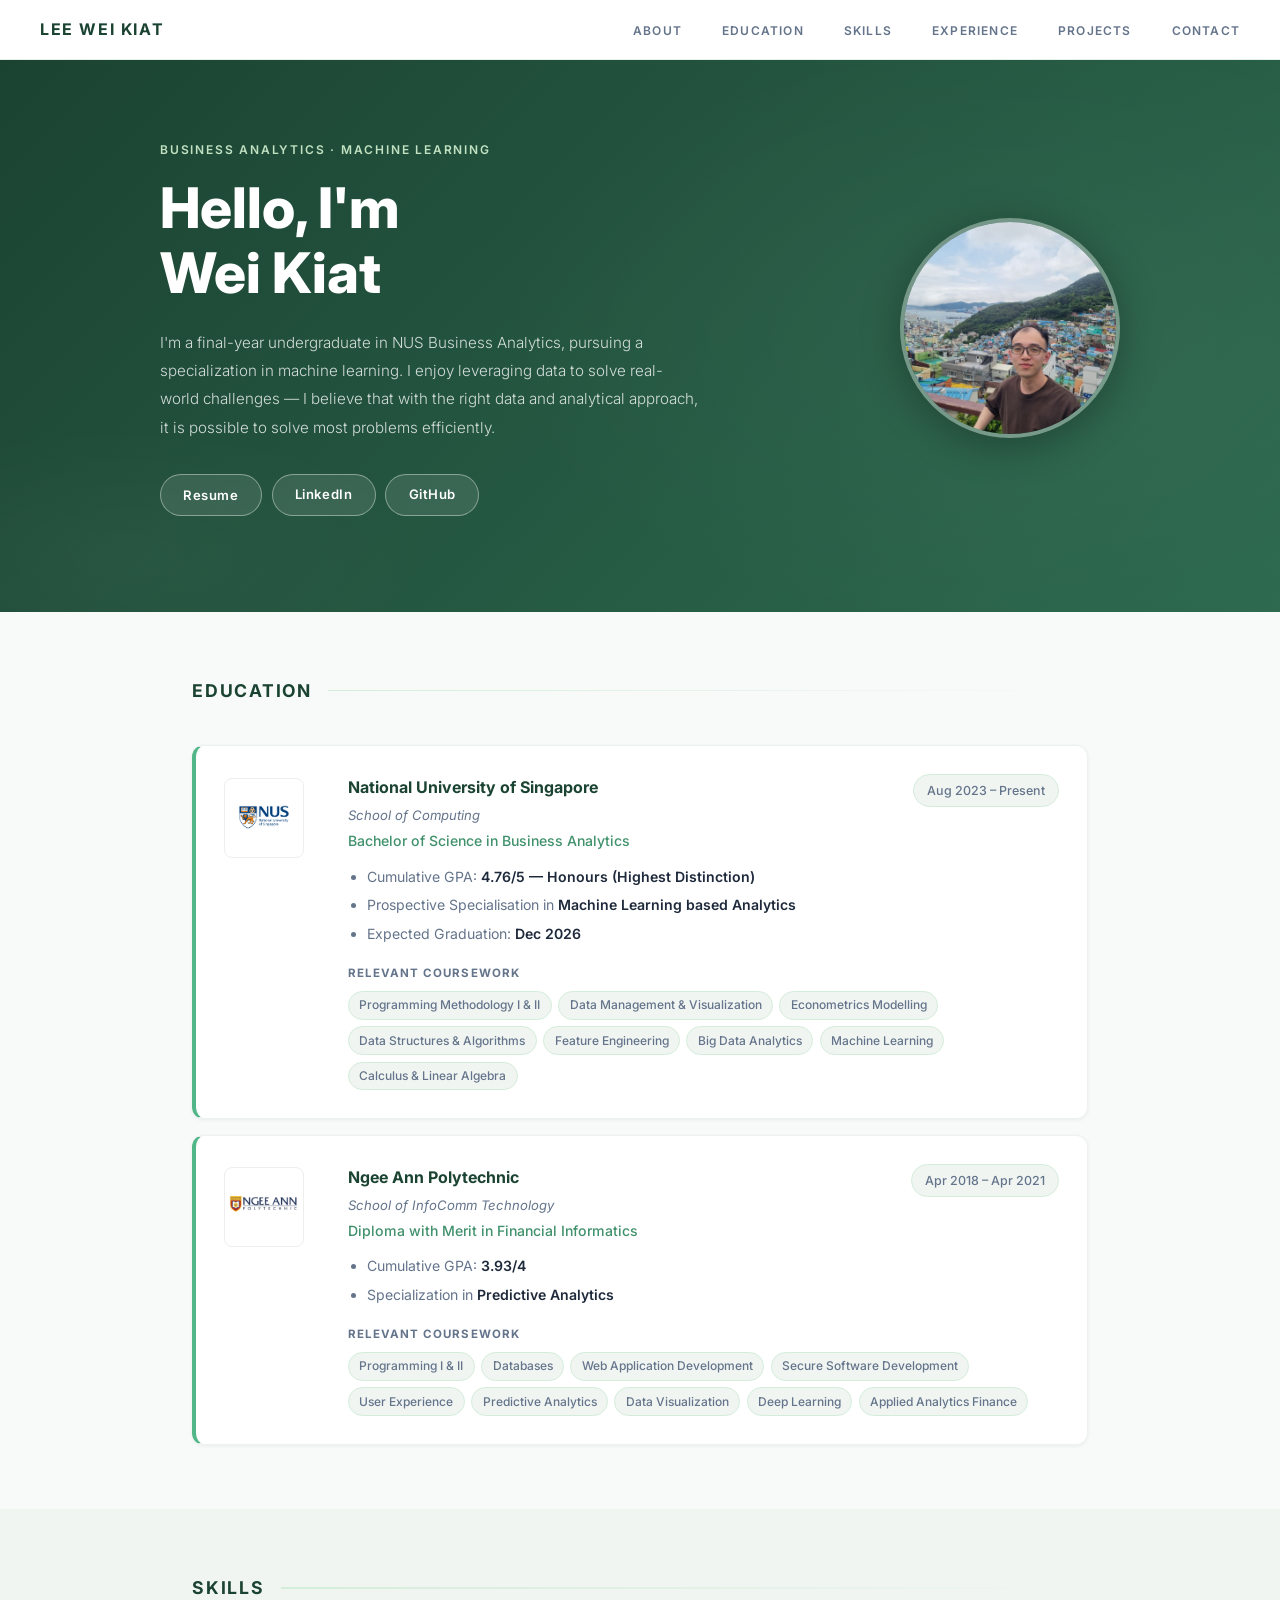
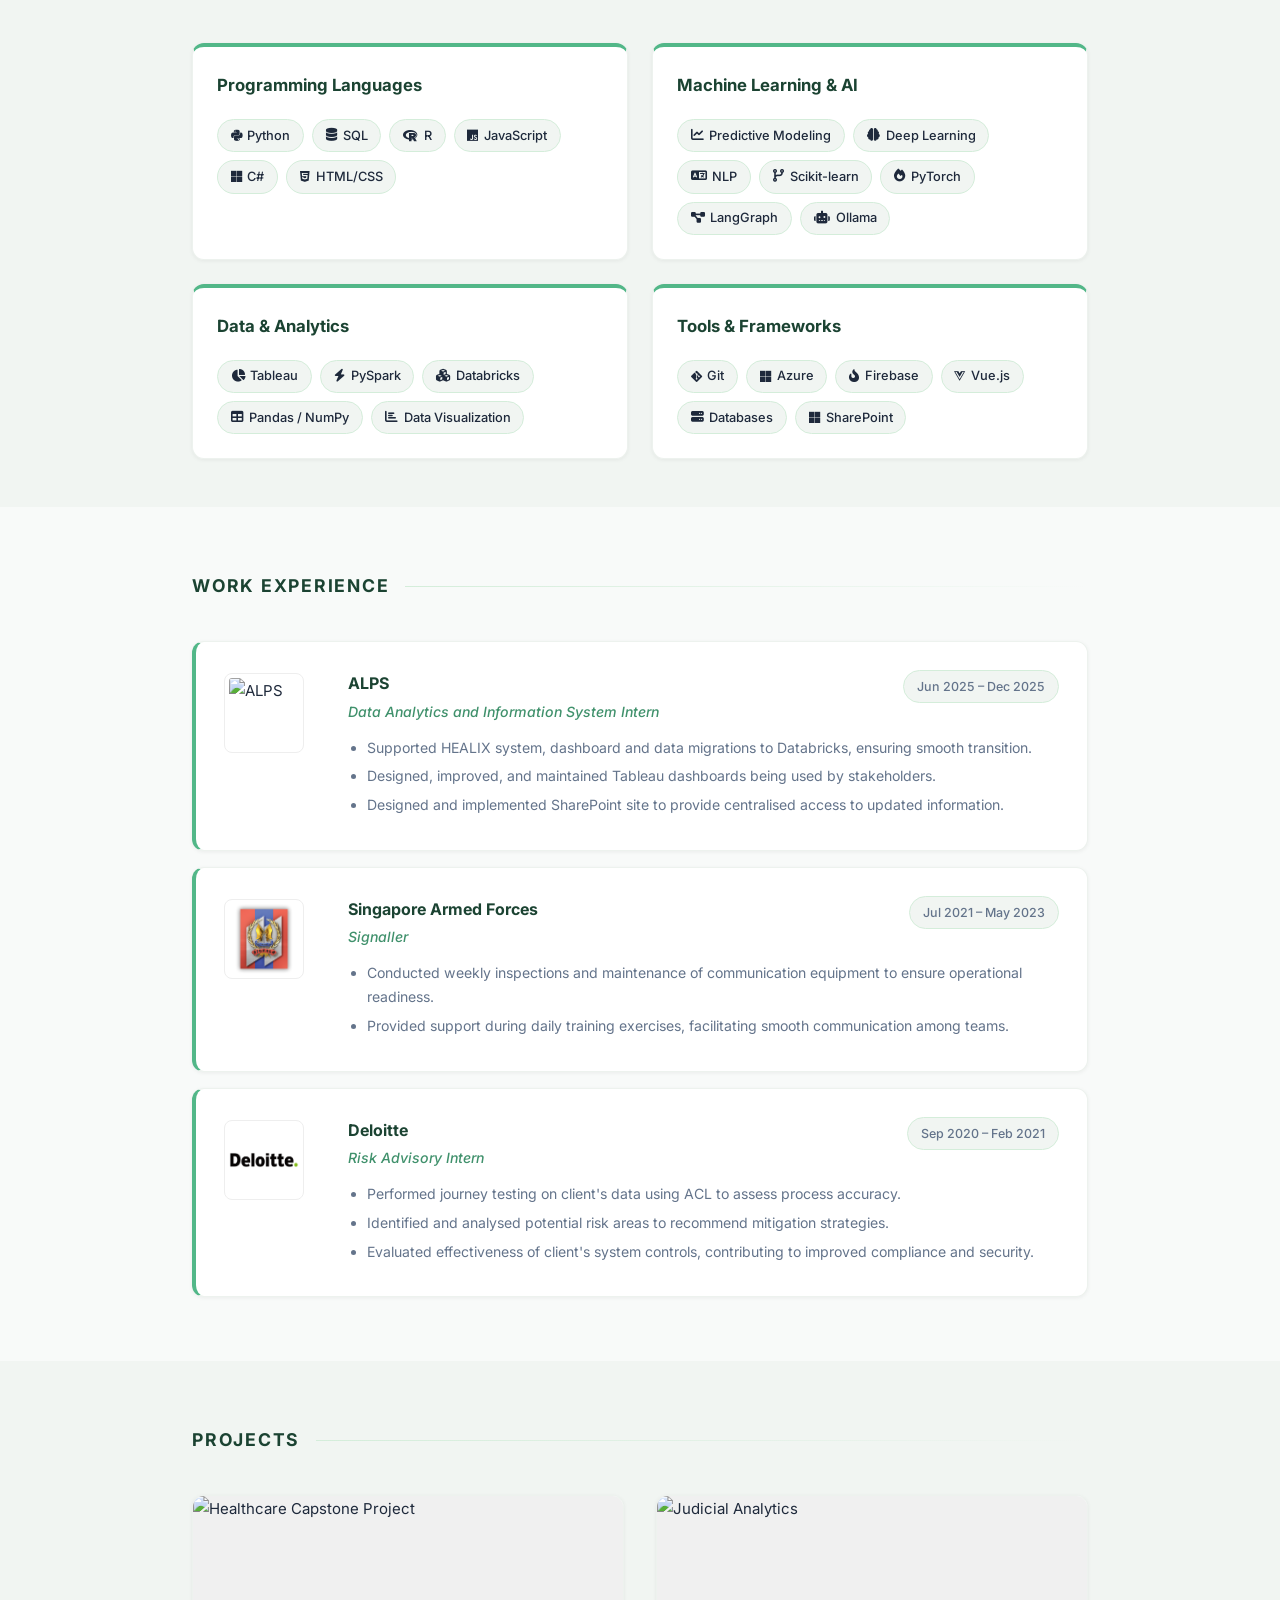
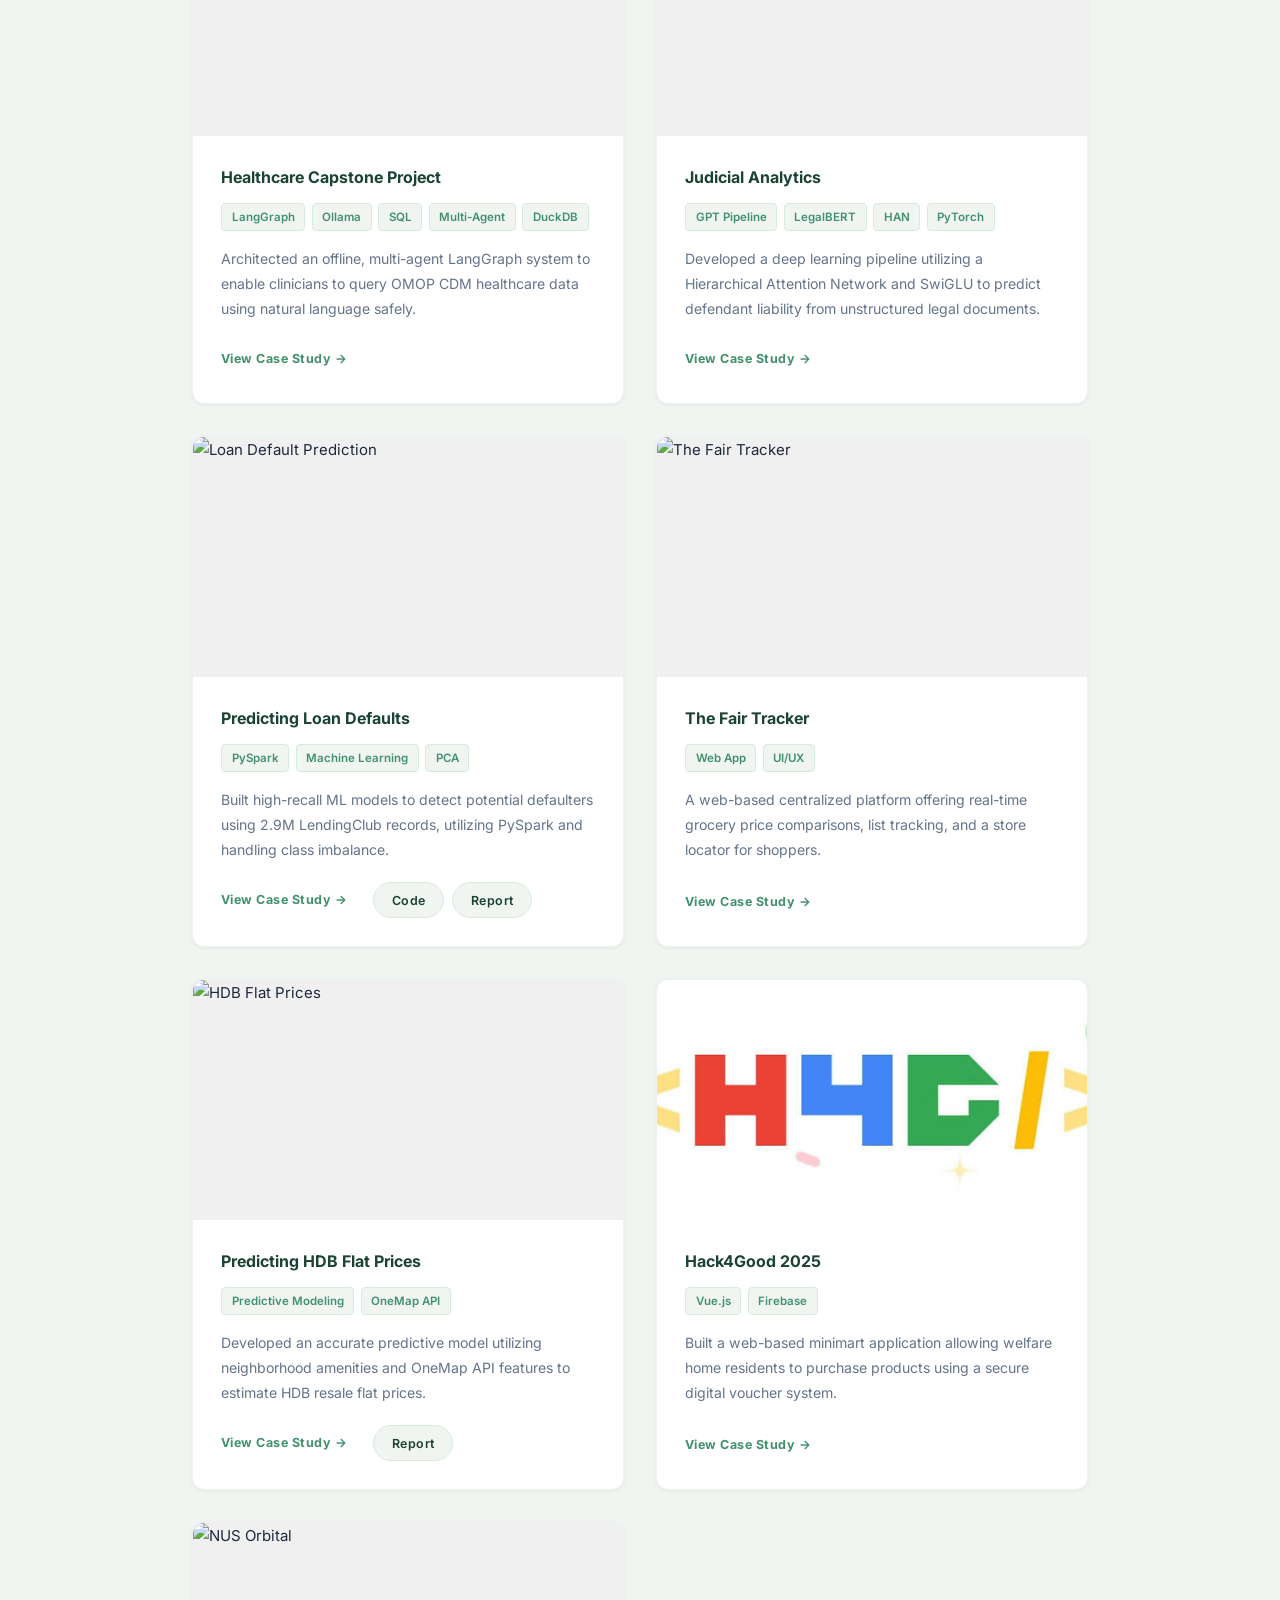
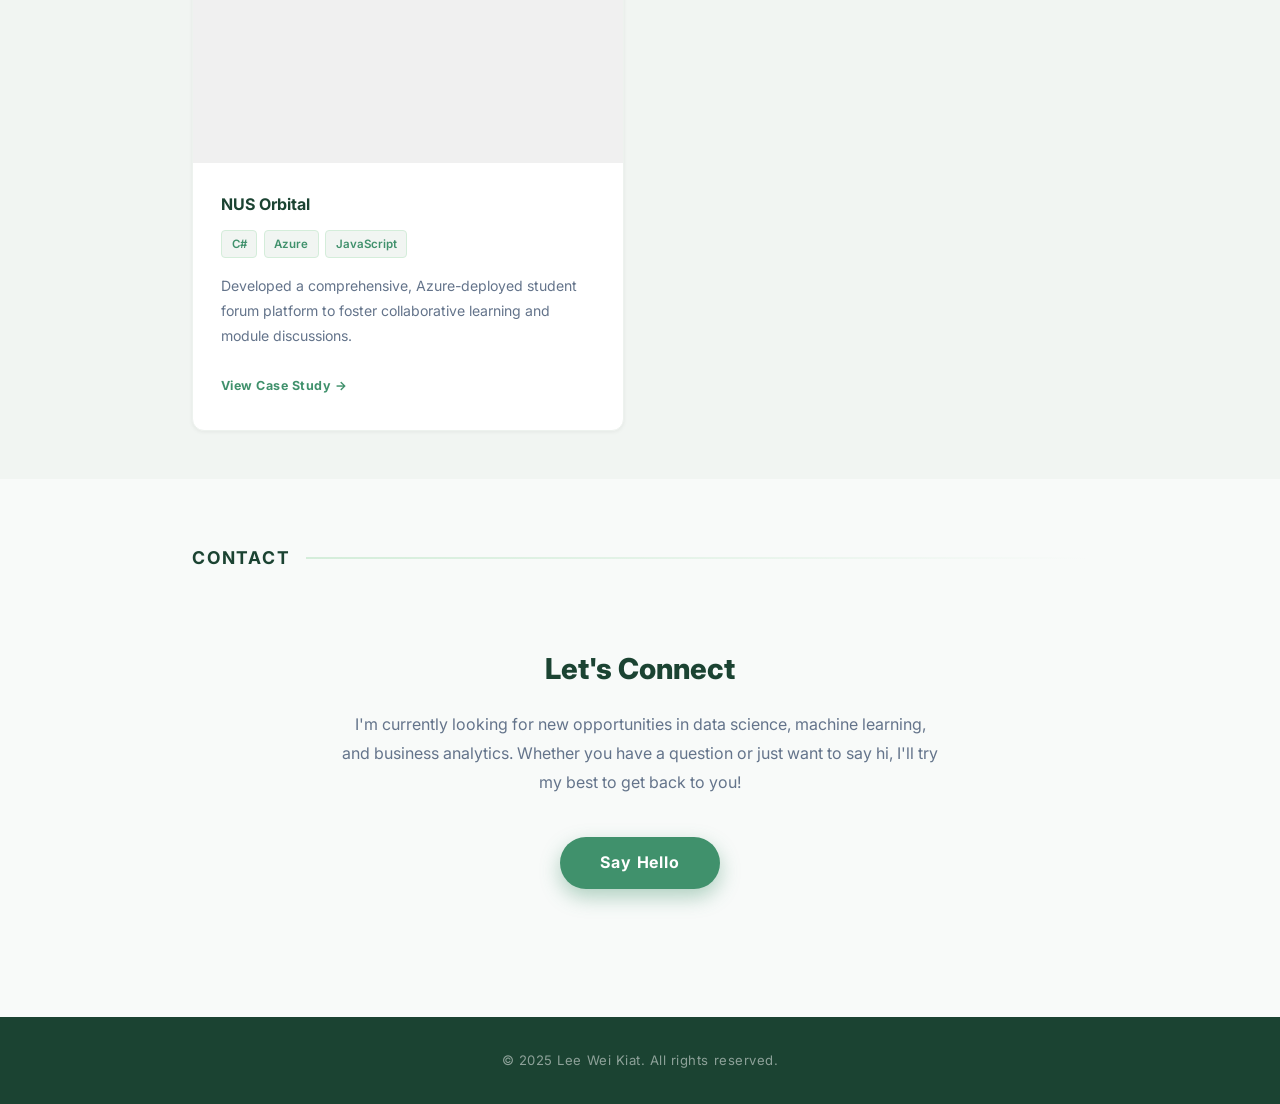
==== index.html @ 22fe0971 "a" ====
<!DOCTYPE html>
<html lang="en">
  <head>
    <meta charset="UTF-8" />
    <meta name="viewport" content="width=device-width, initial-scale=1.0" />
    <link rel="preconnect" href="https://fonts.googleapis.com" />
    <link rel="preconnect" href="https://fonts.gstatic.com" crossorigin />
    <link href="https://fonts.googleapis.com/css2?family=Inter:wght@300;400;500;600;700;800&display=swap" rel="stylesheet" />
    <link rel="stylesheet" href="https://cdnjs.cloudflare.com/ajax/libs/font-awesome/6.4.0/css/all.min.css" />
    <link rel="stylesheet" href="style.css" />
    <title>Lee Wei Kiat</title>
  </head>
  <body>
    <nav class="custom-navbar">
      <div class="navbar-brand">LEE WEI KIAT</div>
      <ul class="navbar-links" id="navbar-links">
        <li><a href="#about">ABOUT</a></li>
        <li><a href="#education">EDUCATION</a></li>
        <li><a href="#skills">SKILLS</a></li>
        <li><a href="#experience">EXPERIENCE</a></li>
        <li><a href="#projects">PROJECTS</a></li>
        <li><a href="#contact">CONTACT</a></li>
      </ul>
      <div class="hamburger" id="hamburger">&#9776;</div>
    </nav>

    <!-- HERO / ABOUT -->
    <section class="hero" id="about">
      <div class="hero-inner">
        <div class="hero-text">
          <div class="hero-tag">Business Analytics &middot; Machine Learning</div>
          <h1 class="hero-name">Hello, I'm<br />Wei Kiat</h1>
          <p class="hero-bio">
            I'm a final-year undergraduate in NUS Business Analytics, pursuing a specialization in machine learning.
            I enjoy leveraging data to solve real-world challenges — I believe that with the right
            data and analytical approach, it is possible to solve most problems efficiently.
          </p>
          <div class="hero-links">
            <a href="/files/Lee Wei Kiat Resume.pdf" class="hero-btn" target="_blank">Resume</a>
            <a href="https://www.linkedin.com/in/lee-wei-kiat/" class="hero-btn" target="_blank">LinkedIn</a>
            <a href="https://github.com/weikiatt" class="hero-btn" target="_blank">GitHub</a>
          </div>
        </div>
        <div class="hero-visual">
          <img src="/images/profile_picture.jpg" alt="Wei Kiat" class="hero-profile-img" />
        </div>
      </div>
    </section>

    <!-- EDUCATION -->
    <section class="section" id="education">
      <div class="container">
        <div class="section-header">
          <h3>Education</h3>
        </div>

        <div class="timeline-item">
          <div class="timeline-logo">
            <img src="/images/nus_logo_full-horizontal.jpg" alt="NUS" />
          </div>
          <div class="timeline-content">
            <div class="timeline-meta">
              <div>
                <h5>National University of Singapore</h5>
                <div class="institution">School of Computing</div>
                <div class="degree">Bachelor of Science in Business Analytics</div>
              </div>
              <div class="timeline-date">Aug 2023 – Present</div>
            </div>
            <ul>
              <li>Cumulative GPA: <strong>4.76/5 — Honours (Highest Distinction)</strong></li>
              <li>Prospective Specialisation in <strong>Machine Learning based Analytics</strong></li>
              <li>Expected Graduation: <strong>Dec 2026</strong></li>
            </ul>
            <div class="coursework">
              <span class="cw-label">Relevant Coursework</span>
              <div class="tags">
                <span>Programming Methodology I &amp; II</span>
                <span>Data Management &amp; Visualization</span>
                <span>Econometrics Modelling</span>
                <span>Data Structures &amp; Algorithms</span>
                <span>Feature Engineering</span>
                <span>Big Data Analytics</span>
                <span>Machine Learning</span>
                <span>Calculus &amp; Linear Algebra</span>

              </div>
            </div>
          </div>
        </div>

        <div class="timeline-item">
          <div class="timeline-logo">
            <img src="/images/NP Logo.png" alt="NP" />
          </div>
          <div class="timeline-content">
            <div class="timeline-meta">
              <div>
                <h5>Ngee Ann Polytechnic</h5>
                <div class="institution">School of InfoComm Technology</div>
                <div class="degree">Diploma with Merit in Financial Informatics</div>
              </div>
              <div class="timeline-date">Apr 2018 – Apr 2021</div>
            </div>
            <ul>
              <li>Cumulative GPA: <strong>3.93/4</strong></li>
              <li>Specialization in <strong>Predictive Analytics</strong></li>
            </ul>
            <div class="coursework">
              <span class="cw-label">Relevant Coursework</span>
              <div class="tags">
                <span>Programming I &amp; II</span>
                <span>Databases</span>
                <span>Web Application Development</span>
                <span>Secure Software Development</span>
                <span>User Experience</span>
                <span>Predictive Analytics</span>
                <span>Data Visualization</span>
                <span>Deep Learning</span>
                <span>Applied Analytics Finance</span>
              </div>
            </div>
          </div>
        </div>
      </div>
    </section>

    <!-- SKILLS -->
    <section class="section section-alt" id="skills">
      <div class="container">
        <div class="section-header">
          <h3>Skills</h3>
        </div>

        <div class="skills-grid">
          <div class="skill-category">
            <h5>Programming Languages</h5>
            <div class="skill-list">
              <span class="skill-item"><i class="fa-brands fa-python"></i> Python</span>
              <span class="skill-item"><i class="fa-solid fa-database"></i> SQL</span>
              <span class="skill-item"><i class="fa-brands fa-r-project"></i> R</span>
              <span class="skill-item"><i class="fa-brands fa-js"></i> JavaScript</span>
              <span class="skill-item"><i class="fa-brands fa-microsoft"></i> C#</span>
              <span class="skill-item"><i class="fa-brands fa-html5"></i> HTML/CSS</span>
            </div>
          </div>

          <div class="skill-category">
            <h5>Machine Learning & AI</h5>
            <div class="skill-list">
              <span class="skill-item"><i class="fa-solid fa-chart-line"></i> Predictive Modeling</span>
              <span class="skill-item"><i class="fa-solid fa-brain"></i> Deep Learning</span>
              <span class="skill-item"><i class="fa-solid fa-language"></i> NLP</span>
              <span class="skill-item"><i class="fa-solid fa-code-branch"></i> Scikit-learn</span>
              <span class="skill-item"><i class="fa-solid fa-fire"></i> PyTorch</span>
              <span class="skill-item"><i class="fa-solid fa-diagram-project"></i> LangGraph</span>
              <span class="skill-item"><i class="fa-solid fa-robot"></i> Ollama</span>
            </div>
          </div>

          <div class="skill-category">
            <h5>Data & Analytics</h5>
            <div class="skill-list">
              <span class="skill-item"><i class="fa-solid fa-chart-pie"></i> Tableau</span>
              <span class="skill-item"><i class="fa-solid fa-bolt"></i> PySpark</span>
              <span class="skill-item"><i class="fa-solid fa-cubes"></i> Databricks</span>
              <span class="skill-item"><i class="fa-solid fa-table"></i> Pandas / NumPy</span>
              <span class="skill-item"><i class="fa-solid fa-chart-bar"></i> Data Visualization</span>
            </div>
          </div>

          <div class="skill-category">
            <h5>Tools & Frameworks</h5>
            <div class="skill-list">
              <span class="skill-item"><i class="fa-brands fa-git-alt"></i> Git</span>
              <span class="skill-item"><i class="fa-brands fa-microsoft"></i> Azure</span>
              <span class="skill-item"><i class="fa-solid fa-fire-flame-curved"></i> Firebase</span>
              <span class="skill-item"><i class="fa-brands fa-vuejs"></i> Vue.js</span>
              <span class="skill-item"><i class="fa-solid fa-server"></i> Databases</span>
              <span class="skill-item"><i class="fa-brands fa-microsoft"></i> SharePoint</span>
            </div>
          </div>
        </div>
      </div>
    </section>

    <!-- WORK EXPERIENCE -->
    <section class="section" id="experience">
      <div class="container">
        <div class="section-header">
          <h3>Work Experience</h3>
        </div>

        <div class="timeline-item">
          <div class="timeline-logo">
            <img src="/images/ALPS_logo.gif" alt="ALPS" />
          </div>
          <div class="timeline-content">
            <div class="timeline-meta">
              <div>
                <h5>ALPS</h5>
                <div class="role">Data Analytics and Information System Intern</div>
              </div>
              <div class="timeline-date">Jun 2025 – Dec 2025</div>
            </div>
            <ul>
              <li>Supported HEALIX system, dashboard and data migrations to Databricks, ensuring smooth transition.</li>
              <li>Designed, improved, and maintained Tableau dashboards being used by stakeholders.</li>
              <li>Designed and implemented SharePoint site to provide centralised access to updated information.</li>
            </ul>
          </div>
        </div>

        <div class="timeline-item">
          <div class="timeline-logo">
            <img src="/images/SAF_signals_logo.png" alt="SAF" />
          </div>
          <div class="timeline-content">
            <div class="timeline-meta">
              <div>
                <h5>Singapore Armed Forces</h5>
                <div class="role">Signaller</div>
              </div>
              <div class="timeline-date">Jul 2021 – May 2023</div>
            </div>
            <ul>
              <li>Conducted weekly inspections and maintenance of communication equipment to ensure operational readiness.</li>
              <li>Provided support during daily training exercises, facilitating smooth communication among teams.</li>
            </ul>
          </div>
        </div>

        <div class="timeline-item">
          <div class="timeline-logo">
            <img src="/images/Deloitte.png" alt="Deloitte" />
          </div>
          <div class="timeline-content">
            <div class="timeline-meta">
              <div>
                <h5>Deloitte</h5>
                <div class="role">Risk Advisory Intern</div>
              </div>
              <div class="timeline-date">Sep 2020 – Feb 2021</div>
            </div>
            <ul>
              <li>Performed journey testing on client's data using ACL to assess process accuracy.</li>
              <li>Identified and analysed potential risk areas to recommend mitigation strategies.</li>
              <li>Evaluated effectiveness of client's system controls, contributing to improved compliance and security.</li>
            </ul>
          </div>
        </div>
      </div>
    </section>

    <!-- PROJECTS -->
    <section class="section section-alt" id="projects">
      <div class="container">
        <div class="section-header">
          <h3>Projects</h3>
        </div>

        <div class="projects-grid">
          <div class="project-card" style="cursor: pointer;" onclick="openProjectModal(event, this)">
            <div class="project-img">
              <img src="https://images.unsplash.com/photo-1576091160399-112ba8d25d1d?auto=format&fit=crop&q=80&w=800" alt="Healthcare Capstone Project" />
            </div>
            <div class="project-body">
              <h5>Healthcare Capstone Project</h5>
              <div class="tech-tags">
                <span>LangGraph</span><span>Ollama</span><span>SQL</span><span>Multi-Agent</span><span>DuckDB</span>
              </div>
              <p>Architected an offline, multi-agent LangGraph system to enable clinicians to query OMOP CDM healthcare data using natural language safely.</p>
              <div class="project-links">
                
      <span class="btn-tag" style="background: transparent; color: var(--accent); border: none; padding-left: 0; font-weight: 700;">View Case Study &rarr;</span>
      <div class="project-case-study-content" style="display: none;">
        <h4 class="details-heading"><i class="fa-solid fa-circle-exclamation" style="margin-right: 6px; color: var(--accent);"></i> The Problem</h4>
          <p class="details-text">Clinical experts often face significant delays when trying to validate medical hypotheses because they rely heavily on specialized data engineers to query and extract information from complex, highly-regulated healthcare databases. The objective was to bridge the gap between clinical expertise and data science by building an intelligent copilot that allows medical professionals to query complex datasets directly using natural language.</p>
          
          <h4 class="details-heading"><i class="fa-solid fa-lightbulb" style="margin-right: 6px; color: var(--accent);"></i> The Solution</h4>
          <p class="details-text">Engineered a multi-agent AI workflow using LangGraph and DuckDB. The system uses ClinicalBERT and FAISS to ground medical terminology to actual database schemas, dynamically generating accurate SQL queries while enforcing strict Human-In-The-Loop (HITL) checkpoints. This created an auditable, transparent analytics assistant that empowers clinicians to rapidly explore health data securely.</p>

          <h4 class="details-heading"><i class="fa-solid fa-star" style="margin-right: 6px; color: var(--accent);"></i> The Multi-Agent Workflow</h4>
          <ul class="details-list">
            <li class="details-list-item"><strong>Intent & Routing</strong>: Classifies the analytical type (cohort counting, trends, etc.). An Intent Clarifier detects underspecified questions and asks the user for clarification before forcing a query.</li>
            <li class="details-list-item"><strong>Schema Grounding</strong>: Maps natural-language concepts to known tables, fields, and controlled vocabularies using FAISS and ClinicalBERT, preventing the AI from hallucinating invalid medical columns.</li>
            <li class="details-list-item"><strong>SQL Generation (DuckDB)</strong>: A dedicated SQL agent receives dynamic schema pruning to generate explainable DuckDB SQL, drastically reducing prompt clutter and errors.</li>
            <li class="details-list-item"><strong>Human-In-The-Loop Checkpoints</strong>: Positions the assistant as a copilot. Intermediate artifacts (query plans, generated SQL) are stored in a Data Registry for human review and auditing before sensitive analytical steps.</li>
          </ul>
      </div>
    
              </div>
            </div>
          </div>

          <div class="project-card" style="cursor: pointer;" onclick="openProjectModal(event, this)">
            <div class="project-img">
              <img src="https://images.unsplash.com/photo-1505664194779-8beaceb93744?auto=format&fit=crop&q=80&w=800" alt="Judicial Analytics" />
            </div>
            <div class="project-body">
              <h5>Judicial Analytics</h5>
              <div class="tech-tags">
                <span>GPT Pipeline</span><span>LegalBERT</span><span>HAN</span><span>PyTorch</span>
              </div>
              <p>Developed a deep learning pipeline utilizing a Hierarchical Attention Network and SwiGLU to predict defendant liability from unstructured legal documents.</p>
              <div class="project-links">
                
      <span class="btn-tag" style="background: transparent; color: var(--accent); border: none; padding-left: 0; font-weight: 700;">View Case Study &rarr;</span>
      <div class="project-case-study-content" style="display: none;">
        <h4 class="details-heading"><i class="fa-solid fa-circle-exclamation" style="margin-right: 6px; color: var(--accent);"></i> The Problem</h4>
          <p class="details-text">Standard text analytics models fail on legal texts due to dense terminology, rigid structures, and the high risk of "data leakage"—where models artificially inflate performance by reading outcome clues hidden within the judgment. The objective was to architect a specialized NLP pipeline capable of accurately extracting, processing, and analyzing complex judicial rulings without relying on post-decision factual material.</p>
          
          <h4 class="details-heading"><i class="fa-solid fa-lightbulb" style="margin-right: 6px; color: var(--accent);"></i> The Solution</h4>
          <p class="details-text">I developed a custom hierarchical architecture using PyTorch, LegalBERT, and XGBoost, implementing rigorous data leakage controls (such as temporal isolation and IRAC-inspired extraction) to strictly separate pre-decision facts from final judicial conclusions. This delivered a scalable, robust framework for data-driven legal analytics that prevents artificial outcome inflation.</p>

          <h4 class="details-heading"><i class="fa-solid fa-star" style="margin-right: 6px; color: var(--accent);"></i> Pipeline Design & Architecture</h4>
          <ul class="details-list">
            <li class="details-list-item"><strong>Leakage Controls</strong>: Implemented strict temporal isolation, separate counterclaim handling, and metric realignment to ensure models learn only from pre-outcome information.</li>
            <li class="details-list-item"><strong>IRAC-Inspired Extraction</strong>: Structured facts, issues, and rules separately before final conclusions, utilizing LLM-as-a-Judge QA to ensure high-fidelity JSON data extraction.</li>
            <li class="details-list-item"><strong>Hierarchical Attention Network (HAN)</strong>: Built a custom HAN to hierarchically encode legal text, preserving the separation between fact-level events and case-level representation.</li>
            <li class="details-list-item"><strong>Case-Level Aggregation</strong>: Converted party-level predictions into lawsuit-level signals aligned with practical legal-risk decisions, evaluated against XGBoost and LegalBERT baselines.</li>
          </ul>
      </div>
    
              </div>
            </div>
          </div>

          <div class="project-card" style="cursor: pointer;" onclick="openProjectModal(event, this)">
            <div class="project-img">
              <img src="https://images.unsplash.com/photo-1554224155-8d04cb21cd6c?auto=format&fit=crop&q=80&w=800" alt="Loan Default Prediction" />
            </div>
            <div class="project-body">
              <h5>Predicting Loan Defaults</h5>
              <div class="tech-tags">
                <span>PySpark</span><span>Machine Learning</span><span>PCA</span>
              </div>
              <p>Built high-recall ML models to detect potential defaulters using 2.9M LendingClub records, utilizing PySpark and handling class imbalance.</p>
              <div class="project-links">
                
      <span class="btn-tag" style="background: transparent; color: var(--accent); border: none; padding-left: 0; font-weight: 700;">View Case Study &rarr;</span>
      <div class="project-case-study-content" style="display: none;">
        <h4 class="details-heading"><i class="fa-solid fa-circle-exclamation" style="margin-right: 6px; color: var(--accent);"></i> The Problem</h4>
          <p class="details-text">Financial institutions face significant risk from loan defaults. Accurately predicting potential defaulters allows for better risk management and resource allocation. However, historical loan datasets are often massive, highly imbalanced (most people do not default), and feature-rich, requiring sophisticated preprocessing and modeling.</p>
          
          <h4 class="details-heading"><i class="fa-solid fa-lightbulb" style="margin-right: 6px; color: var(--accent);"></i> The Solution</h4>
          <p class="details-text">I built and evaluated several machine learning models prioritizing a high recall rate to detect potential defaulters using LendingClub's extensive dataset spanning from 2007 to 2020 (comprising 2.9 million loan records).</p>

          <h4 class="details-heading"><i class="fa-solid fa-star" style="margin-right: 6px; color: var(--accent);"></i> Key Details & Methodologies</h4>
          <ul class="details-list">
            <li class="details-list-item"><strong>Big Data Processing</strong>: Leveraged PySpark to handle and process the 2.9 million records efficiently.</li>
            <li class="details-list-item"><strong>Feature Engineering & PCA</strong>: Cleaned the data and reduced dimensionality from 83 features down to 62 key components using Principal Component Analysis (PCA).</li>
            <li class="details-list-item"><strong>Handling Class Imbalance</strong>: Implemented SMOTE (Synthetic Minority Over-sampling Technique) and ENN (Edited Nearest Neighbours) to balance the target classes for better model training.</li>
            <li class="details-list-item"><strong>Model Evaluation</strong>: Trained and compared 6 different models including Logistic Regression, Random Forest, SVM, and Gradient Boosted Trees. Random Forest was selected as the best performer, achieving a recall of 0.8261 and a PR_AUC of 0.1890.</li>
          </ul>
      </div>
    
                <a href="https://colab.research.google.com/drive/1pbE32PM_jfiptyG8gnwUA_1Gnuv983aK?usp=sharing" class="btn-tag" target="_blank">Code</a>
                <a href="files/BT4221_Group2_Final_Project_Report.pdf" target="_blank" class="btn-tag">Report</a>
              </div>
            </div>
          </div>

           <div class="project-card" style="cursor: pointer;" onclick="openProjectModal(event, this)">
            <div class="project-img">
              <img src="https://images.unsplash.com/photo-1542838132-92c53300491e?auto=format&fit=crop&q=80&w=800" alt="The Fair Tracker" />
            </div>
            <div class="project-body">
              <h5>The Fair Tracker</h5>
              <div class="tech-tags">
                <span>Web App</span><span>UI/UX</span>
              </div>
              <p>A web-based centralized platform offering real-time grocery price comparisons, list tracking, and a store locator for shoppers.</p>
              <div class="project-links">
                
      <span class="btn-tag" style="background: transparent; color: var(--accent); border: none; padding-left: 0; font-weight: 700;">View Case Study &rarr;</span>
      <div class="project-case-study-content" style="display: none;">
        <h4 class="details-heading"><i class="fa-solid fa-circle-exclamation" style="margin-right: 6px; color: var(--accent);"></i> The Problem</h4>
          <p class="details-text">Shoppers often struggle to find the best deals for groceries across different supermarket chains. Price comparison is a tedious, manual process, making it difficult for consumers to consistently save money on their regular shopping lists.</p>
          
          <h4 class="details-heading"><i class="fa-solid fa-lightbulb" style="margin-right: 6px; color: var(--accent);"></i> The Solution</h4>
          <p class="details-text">I contributed to the development of "The Fair Tracker", a web-based, centralized platform that provides transparent price comparisons across multiple supermarkets, aimed at streamlining the shopping experience for deal-seekers.</p>

          <h4 class="details-heading"><i class="fa-solid fa-star" style="margin-right: 6px; color: var(--accent);"></i> Platform Features</h4>
          <ul class="details-list">
            <li class="details-list-item"><strong>Real-time Price Comparison</strong>: Compare prices of grocery items across major supermarket chains instantly.</li>
            <li class="details-list-item"><strong>Grocery List Tracking</strong>: Users can create, save, and manage custom grocery lists to calculate total costs before visiting the store.</li>
            <li class="details-list-item"><strong>Favourites Function</strong>: Bookmark frequently bought items for quick price checking.</li>
            <li class="details-list-item"><strong>Store Locator</strong>: Integrated map feature to find the nearest supermarket branch carrying the required items at the best price.</li>
          </ul>
      </div>
    
              </div>
            </div>
          </div>

          <div class="project-card" style="cursor: pointer;" onclick="openProjectModal(event, this)">
            <div class="project-img">
              <img src="https://images.unsplash.com/photo-1555899434-94d1368aa7af?auto=format&fit=crop&q=80&w=800" alt="HDB Flat Prices" />
            </div>
            <div class="project-body">
              <h5>Predicting HDB Flat Prices</h5>
              <div class="tech-tags">
                <span>Predictive Modeling</span><span>OneMap API</span>
              </div>
              <p>Developed an accurate predictive model utilizing neighborhood amenities and OneMap API features to estimate HDB resale flat prices.</p>
              <div class="project-links">
                
      <span class="btn-tag" style="background: transparent; color: var(--accent); border: none; padding-left: 0; font-weight: 700;">View Case Study &rarr;</span>
      <div class="project-case-study-content" style="display: none;">
        <h4 class="details-heading"><i class="fa-solid fa-circle-exclamation" style="margin-right: 6px; color: var(--accent);"></i> The Problem</h4>
          <p class="details-text">Navigating the Singapore public housing market is challenging for both buyers and sellers. Determining a fair resale price involves considering a multitude of variables including flat characteristics, location, and proximity to crucial amenities.</p>
          
          <h4 class="details-heading"><i class="fa-solid fa-lightbulb" style="margin-right: 6px; color: var(--accent);"></i> The Solution</h4>
          <p class="details-text">I developed a predictive model to estimate HDB resale flat prices accurately. By utilizing neighborhood and amenity information alongside core flat attributes, the model provides actionable pricing insights to empower stakeholders in the housing market.</p>

          <h4 class="details-heading"><i class="fa-solid fa-star" style="margin-right: 6px; color: var(--accent);"></i> Methodology & Tech Stack</h4>
          <ul class="details-list">
            <li class="details-list-item"><strong>Data Engineering with APIs</strong>: Leveraged the OneMap API to creatively engineer distance-related features, such as calculating the exact proximity to the nearest MRT station for each flat.</li>
            <li class="details-list-item"><strong>Model Optimization</strong>: Utilized hyperparameter grid search and various optimization techniques to enhance model accuracy.</li>
            <li class="details-list-item"><strong>Model Evaluation</strong>: Systematically trained and evaluated multiple algorithms including Linear Regression, Support Vector Machines (SVM), Random Forests, and Neural Networks to identify the optimal predictive model.</li>
          </ul>
      </div>
    
                <a href="/files/BT4240_Group 2_Final Report.pdf" target="_blank" class="btn-tag">Report</a>
              </div>
            </div>
          </div>

          <div class="project-card" style="cursor: pointer;" onclick="openProjectModal(event, this)">
            <div class="project-img">
              <img src="/images/H4G.jpg" alt="Hack4Good" />
            </div>
            <div class="project-body">
              <h5>Hack4Good 2025</h5>
              <div class="tech-tags">
                <span>Vue.js</span><span>Firebase</span>
              </div>
              <p>Built a web-based minimart application allowing welfare home residents to purchase products using a secure digital voucher system.</p>
              <div class="project-links">
                
      <span class="btn-tag" style="background: transparent; color: var(--accent); border: none; padding-left: 0; font-weight: 700;">View Case Study &rarr;</span>
      <div class="project-case-study-content" style="display: none;">
        <h4 class="details-heading"><i class="fa-solid fa-circle-exclamation" style="margin-right: 6px; color: var(--accent);"></i> The Problem</h4>
          <p class="details-text">The Muhammadiyah Welfare Home needed a modernized, digital system to handle the distribution of products to its residents. Tracking inventory, managing resident allowances, and handling transactions manually is inefficient and prone to errors.</p>
          
          <h4 class="details-heading"><i class="fa-solid fa-lightbulb" style="margin-right: 6px; color: var(--accent);"></i> The Solution</h4>
          <p class="details-text">During the Hack4Good 2025 hackathon, I helped develop a web-based minimart application. This platform allows residents to securely purchase products using a digital voucher system, completely streamlining the home's internal economy.</p>

          <h4 class="details-heading"><i class="fa-solid fa-star" style="margin-right: 6px; color: var(--accent);"></i> Technical Implementation</h4>
          <ul class="details-list">
            <li class="details-list-item"><strong>Frontend Development</strong>: Built responsive and intuitive resident and administrator interfaces using Vue.js.</li>
            <li class="details-list-item"><strong>Backend & Database</strong>: Integrated Firebase for real-time database management and secure user authentication.</li>
            <li class="details-list-item"><strong>Digital Vouchers</strong>: Designed a secure logic flow for residents to redeem products against their allocated digital voucher balances.</li>
          </ul>
      </div>
    <!-- DO NOT REMOVE -->
                <!-- <a href="https://h4g-tft.web.app/" target="_blank" class="btn-tag">App</a>
                <a href="https://github.com/weikiatt/Hack4Good" target="_blank" class="btn-tag">GitHub</a> -->
              </div>
            </div>
          </div>

          <div class="project-card" style="cursor: pointer;" onclick="openProjectModal(event, this)">
            <div class="project-img">
              <img src="/images/Orbital.jpg" alt="NUS Orbital" />
            </div>
            <div class="project-body">
              <h5>NUS Orbital</h5>
              <div class="tech-tags">
                <span>C#</span><span>Azure</span><span>JavaScript</span>
              </div>
              <p>Developed a comprehensive, Azure-deployed student forum platform to foster collaborative learning and module discussions.</p>
              <div class="project-links">
                
      <span class="btn-tag" style="background: transparent; color: var(--accent); border: none; padding-left: 0; font-weight: 700;">View Case Study &rarr;</span>
      <div class="project-case-study-content" style="display: none;">
        <h4 class="details-heading"><i class="fa-solid fa-circle-exclamation" style="margin-right: 6px; color: var(--accent);"></i> The Problem</h4>
          <p class="details-text">University students often find information highly fragmented across different modules, courses, and informal chats. There is a need for an inclusive, centralized space where students can actively engage with peers, ask questions, and share knowledge related to their coursework.</p>
          
          <h4 class="details-heading"><i class="fa-solid fa-lightbulb" style="margin-right: 6px; color: var(--accent);"></i> The Solution</h4>
          <p class="details-text">As part of the School of Computing's self-driven programming summer experience, I developed a comprehensive student forum website. The platform is designed to foster collaborative learning, functioning similarly to Reddit or Piazza but tailored specifically for the NUS community.</p>

          <h4 class="details-heading"><i class="fa-solid fa-star" style="margin-right: 6px; color: var(--accent);"></i> Technology & Implementation</h4>
          <ul class="details-list">
            <li class="details-list-item"><strong>Full-Stack Development</strong>: Utilized C#, JavaScript, HTML, and CSS to build a responsive and dynamic forum interface.</li>
            <li class="details-list-item"><strong>Cloud Deployment</strong>: Deployed the application using Microsoft Azure to ensure high availability and scalability for the student body.</li>
          </ul>
      </div>
    <!-- DO NOT REMOVE -->
                <!-- <a href="https://github.com/weikiatt/NUS-Orbital" target="_blank" class="btn-tag">GitHub</a> -->
              </div>
            </div>
          </div>
        </div>
      </div>
    </section>

    <!-- CONTACT -->
    <section class="section" id="contact">
      <div class="container">
        <div class="section-header">
          <h3>Contact</h3>
        </div>
        <div class="contact-wrapper">
          <h4 class="contact-title">Let's Connect</h4>
          <p class="contact-text">I'm currently looking for new opportunities in data science, machine learning, and business analytics. Whether you have a question or just want to say hi, I'll try my best to get back to you!</p>
          <a href="mailto:lolweikiat@gmail.com" class="btn-contact">Say Hello</a>
        </div>
      </div>
    </section>

    <footer class="site-footer">
      <p>&copy; 2025 Lee Wei Kiat. All rights reserved.</p>
    </footer>

    <!-- PROJECT MODAL -->
    <div class="modal-overlay" id="project-modal">
      <div class="modal-content">
        <button class="modal-close" id="modal-close">&times;</button>
        <div class="modal-header">
          <h3 id="modal-title">Project Title</h3>
          <div class="tech-tags" id="modal-tags">
          </div>
        </div>
        <div class="modal-body" id="modal-body">
        </div>
      </div>
    </div>

    <script src="script.js"></script>
  </body>
</html>
---- style.css ----
:root {
  --primary: #1b4332;
  --accent: #40916c;
  --accent-light: #52b788;
  --mint: #c1e1c1;
  --surface: #ffffff;
  --bg: #f8faf9;
  --bg-alt: #f1f5f2;
  --text: #1e293b;
  --text-muted: #64748b;
  --border: #d4edda;
  --radius: 12px;
  --shadow-sm: 0 1px 4px rgba(0, 0, 0, 0.06);
  --shadow: 0 2px 8px rgba(0, 0, 0, 0.08);
  --shadow-md: 0 6px 20px rgba(0, 0, 0, 0.12);
}

* {
  margin: 0;
  padding: 0;
  box-sizing: border-box;
}

html {
  scroll-behavior: smooth;
}

body {
  font-family: 'Inter', 'Segoe UI', sans-serif;
  background-color: var(--bg);
  color: var(--text);
  line-height: 1.7;
  font-size: 15px;
}

/* =========================================
   SCROLL ANIMATIONS
   ========================================= */
.fade-up {
  opacity: 0;
  transform: translateY(28px);
  transition: opacity 0.55s ease, transform 0.55s ease;
}

.fade-up.visible {
  opacity: 1;
  transform: translateY(0);
}

@keyframes gradient-flow {
  0% { background-position: 0% 50%; }
  50% { background-position: 100% 50%; }
  100% { background-position: 0% 50%; }
}

@keyframes float {
  0% { transform: translateY(0px); }
  50% { transform: translateY(-15px); }
  100% { transform: translateY(0px); }
}

@keyframes slide-in-up {
  0% {
    opacity: 0;
    transform: translateY(30px);
  }
  100% {
    opacity: 1;
    transform: translateY(0);
  }
}

/* =========================================
   NAVBAR
   ========================================= */
.custom-navbar {
  position: sticky;
  top: 0;
  z-index: 1000;
  display: flex;
  justify-content: space-between;
  align-items: center;
  background: rgba(255, 255, 255, 0.92);
  backdrop-filter: blur(12px);
  -webkit-backdrop-filter: blur(12px);
  padding: 0 2.5rem;
  height: 60px;
  border-bottom: 1px solid #e8f0ea;
  transition: box-shadow 0.3s;
}

.custom-navbar.scrolled {
  box-shadow: 0 2px 16px rgba(0, 0, 0, 0.08);
}

.navbar-brand {
  font-size: 1rem;
  font-weight: 700;
  color: var(--primary);
  letter-spacing: 0.1em;
}

.navbar-links {
  list-style: none;
  display: flex;
  gap: 2.5rem;
}

.navbar-links li a {
  text-decoration: none;
  color: var(--text-muted);
  font-size: 0.75rem;
  font-weight: 600;
  letter-spacing: 0.1em;
  transition: color 0.2s;
}

.navbar-links li a:hover {
  color: var(--accent);
}

.hamburger {
  display: none;
  font-size: 1.4rem;
  cursor: pointer;
  color: var(--primary);
  background: none;
  border: none;
}

/* =========================================
   HERO
   ========================================= */
.hero {
  background: linear-gradient(135deg, #1b4332 0%, #2d6a4f 50%, #1b4332 100%);
  background-size: 200% 200%;
  animation: gradient-flow 15s ease infinite;
  padding: 5rem 2.5rem 6rem;
  position: relative;
  overflow: hidden;
}

.hero::before {
  content: '';
  position: absolute;
  inset: 0;
  background:
    radial-gradient(ellipse 60% 80% at 80% 50%, rgba(255, 255, 255, 0.04) 0%, transparent 70%),
    radial-gradient(ellipse 40% 40% at 10% 90%, rgba(255, 255, 255, 0.03) 0%, transparent 60%);
  pointer-events: none;
}

.hero-inner {
  max-width: 960px;
  margin: 0 auto;
  display: grid;
  grid-template-columns: 1fr auto;
  gap: 4rem;
  align-items: center;
  position: relative;
}

.hero-tag {
  font-size: 0.75rem;
  font-weight: 600;
  letter-spacing: 0.15em;
  color: var(--mint);
  text-transform: uppercase;
  margin-bottom: 1rem;
  opacity: 0;
  animation: slide-in-up 0.8s ease forwards;
  animation-delay: 0.2s;
}

.hero-name {
  font-size: clamp(2.2rem, 5vw, 3.5rem);
  font-weight: 800;
  color: white;
  line-height: 1.15;
  margin-bottom: 1.5rem;
  opacity: 0;
  animation: slide-in-up 0.8s ease forwards;
  animation-delay: 0.4s;
}

.hero-bio {
  font-size: 0.95rem;
  color: rgba(255, 255, 255, 0.8);
  max-width: 540px;
  line-height: 1.85;
  font-weight: 300;
  opacity: 0;
  animation: slide-in-up 0.8s ease forwards;
  animation-delay: 0.6s;
}

.hero-links {
  display: flex;
  flex-wrap: wrap;
  gap: 0.6rem;
  margin-top: 2rem;
  opacity: 0;
  animation: slide-in-up 0.8s ease forwards;
  animation-delay: 0.8s;
}

.hero-btn {
  display: inline-block;
  padding: 0.55rem 1.4rem;
  border: 1.5px solid rgba(255, 255, 255, 0.4);
  border-radius: 50px;
  color: white;
  text-decoration: none;
  font-size: 0.82rem;
  font-weight: 600;
  letter-spacing: 0.04em;
  background: rgba(255, 255, 255, 0.1);
  transition: all 0.2s;
}

.hero-btn:hover {
  background: rgba(255, 255, 255, 0.22);
  border-color: rgba(255, 255, 255, 0.7);
  transform: translateY(-2px);
  color: white;
}

.hero-visual {
  display: flex;
  flex-direction: column;
  align-items: center;
}

.hero-profile-img {
  width: 220px;
  height: 220px;
  border-radius: 50%;
  object-fit: cover;
  object-position: center top;
  border: 4px solid rgba(255, 255, 255, 0.35);
  box-shadow: 0 8px 40px rgba(0, 0, 0, 0.3);
  opacity: 0;
  animation: slide-in-up 0.8s ease forwards, float 6s ease-in-out infinite 0.8s;
}

/* =========================================
   SECTIONS
   ========================================= */
.section {
  padding: 4rem 0 3rem;
}

.section-alt {
  background-color: var(--bg-alt);
}

.container {
  max-width: 960px;
  margin: 0 auto;
  padding: 0 2rem;
}

.section-header {
  display: flex;
  align-items: center;
  gap: 1rem;
  margin-bottom: 2.5rem;
}

.section-header h3 {
  font-size: 1.1rem;
  font-weight: 700;
  color: var(--primary);
  letter-spacing: 0.1em;
  white-space: nowrap;
  text-transform: uppercase;
}

.section-header::after {
  content: '';
  flex: 1;
  height: 1.5px;
  background: linear-gradient(to right, var(--border), transparent);
}

/* =========================================
   TIMELINE ITEMS
   ========================================= */
.timeline-item {
  display: grid;
  grid-template-columns: 100px 1fr;
  gap: 1.5rem;
  background: var(--surface);
  border-radius: var(--radius);
  padding: 1.75rem;
  margin-bottom: 1rem;
  box-shadow: var(--shadow-sm);
  border: 1px solid #edf2ee;
  border-left: 4px solid var(--accent-light);
  transition: transform 0.2s, box-shadow 0.2s;
}

.timeline-item:hover {
  transform: translateY(-2px);
  box-shadow: var(--shadow-md);
}

.timeline-logo {
  display: flex;
  align-items: flex-start;
  padding-top: 0.2rem;
}

.timeline-logo img {
  width: 80px;
  height: 80px;
  object-fit: contain;
  border-radius: 8px;
  background: #ffffff;
  padding: 4px;
  border: 1px solid #eee;
}

.timeline-meta {
  display: flex;
  justify-content: space-between;
  align-items: flex-start;
  gap: 1rem;
  margin-bottom: 0.75rem;
}

.timeline-meta h5 {
  font-size: 1rem;
  font-weight: 700;
  color: var(--primary);
  margin-bottom: 0.15rem;
}

.institution {
  font-size: 0.82rem;
  color: var(--text-muted);
  font-style: italic;
}

.degree {
  font-size: 0.88rem;
  color: var(--accent);
  font-weight: 500;
  margin-top: 0.15rem;
}

.role {
  font-size: 0.88rem;
  color: var(--accent);
  font-weight: 500;
  font-style: italic;
}

.timeline-date {
  font-size: 0.78rem;
  color: var(--text-muted);
  font-weight: 500;
  background: var(--bg-alt);
  padding: 0.3rem 0.8rem;
  border-radius: 50px;
  border: 1px solid var(--border);
  white-space: nowrap;
  height: fit-content;
}

.timeline-content > ul {
  padding-left: 1.2rem;
  color: var(--text-muted);
  font-size: 0.88rem;
  margin-top: 0.25rem;
}

.timeline-content > ul li {
  margin-bottom: 0.3rem;
}

.timeline-content > ul strong {
  color: var(--text);
  font-weight: 600;
}

.coursework {
  margin-top: 1.1rem;
}

.cw-label {
  font-size: 0.72rem;
  font-weight: 700;
  color: var(--text-muted);
  text-transform: uppercase;
  letter-spacing: 0.09em;
  display: block;
  margin-bottom: 0.5rem;
}

.tags {
  display: flex;
  flex-wrap: wrap;
  gap: 0.4rem;
}

.tags span {
  font-size: 0.75rem;
  background: var(--bg-alt);
  color: var(--text-muted);
  border: 1px solid var(--border);
  padding: 0.2rem 0.65rem;
  border-radius: 50px;
  font-weight: 500;
}

/* =========================================
   SKILLS
   ========================================= */
.skills-grid {
  display: grid;
  grid-template-columns: repeat(2, 1fr);
  gap: 1.5rem;
}

.skill-category {
  background: var(--surface);
  border-radius: var(--radius);
  padding: 1.5rem;
  box-shadow: var(--shadow-sm);
  border: 1px solid #edf2ee;
  border-top: 4px solid var(--accent-light);
  transition: transform 0.2s, box-shadow 0.2s;
}

.skill-category:hover {
  transform: translateY(-4px);
  box-shadow: var(--shadow-md);
}

.skill-category h5 {
  font-size: 1.05rem;
  font-weight: 700;
  color: var(--primary);
  margin-bottom: 1.2rem;
  display: flex;
  align-items: center;
  gap: 0.5rem;
}

.skill-list {
  display: flex;
  flex-wrap: wrap;
  gap: 0.5rem;
}

.skill-item {
  font-size: 0.8rem;
  background: var(--bg-alt);
  color: var(--text);
  border: 1px solid var(--border);
  padding: 0.3rem 0.8rem;
  border-radius: 50px;
  font-weight: 500;
  transition: all 0.2s;
  display: inline-flex;
  align-items: center;
  gap: 0.35rem;
}

.skill-item:hover {
  background: var(--primary);
  color: white;
  border-color: var(--primary);
}

/* =========================================
   PROJECTS
   ========================================= */
.projects-grid {
  display: grid;
  grid-template-columns: repeat(auto-fill, minmax(320px, 1fr));
  gap: 2rem;
}

.project-card {
  display: flex;
  flex-direction: column;
  background: var(--surface);
  border-radius: var(--radius);
  overflow: hidden;
  box-shadow: var(--shadow-sm);
  border: 1px solid #edf2ee;
  transition: transform 0.2s, box-shadow 0.2s;
}

.project-card:hover {
  transform: translateY(-6px);
  box-shadow: var(--shadow-md), 0 10px 25px rgba(0,0,0,0.05);
}

.project-img {
  position: relative;
  overflow: hidden;
  background: #f0f0f0;
  height: 240px;
}

.project-img img {
  width: 100%;
  height: 100%;
  object-fit: cover;
  display: block;
  transition: transform 0.35s ease;
}

.project-img.multi-img {
  display: grid;
  grid-template-rows: 1fr 1fr;
}

.project-img.multi-img img {
  height: 100%;
}

.project-card:hover .project-img img {
  transform: scale(1.04);
}

.project-body {
  padding: 1.75rem;
  display: flex;
  flex-direction: column;
  flex: 1;
}

.project-body h5 {
  font-size: 1rem;
  font-weight: 700;
  color: var(--primary);
  margin-bottom: 0.75rem;
}

.project-body p {
  color: var(--text-muted);
  font-size: 0.88rem;
  line-height: 1.75;
  flex: 1;
}

.tech-tags {
  display: flex;
  flex-wrap: wrap;
  gap: 0.4rem;
  margin-bottom: 1rem;
}

.tech-tags span {
  font-size: 0.72rem;
  background: var(--bg-alt);
  color: var(--accent);
  border: 1px solid var(--border);
  padding: 0.2rem 0.6rem;
  border-radius: 4px;
  font-weight: 600;
}

.project-links {
  display: flex;
  gap: 0.5rem;
  margin-top: 1.25rem;
  flex-wrap: wrap;
}

.btn-tag {
  display: inline-block;
  padding: 0.4rem 1.1rem;
  background: var(--bg-alt);
  color: var(--primary);
  border: 1.5px solid var(--border);
  border-radius: 50px;
  font-size: 0.78rem;
  font-weight: 600;
  text-decoration: none;
  letter-spacing: 0.04em;
  transition: all 0.2s;
}

.btn-tag:hover {
  background: var(--primary);
  color: white;
  border-color: var(--primary);
}

.btn-case-study {
  display: inline-flex;
  align-items: center;
  justify-content: center;
  padding: 0.5rem 1.25rem;
  background: var(--accent);
  color: white;
  border-radius: 50px;
  font-size: 0.8rem;
  font-weight: 700;
  text-decoration: none;
  letter-spacing: 0.05em;
  transition: all 0.25s;
  box-shadow: 0 4px 10px rgba(64, 145, 108, 0.3);
  border: none;
}

.btn-case-study:hover {
  background: var(--primary);
  color: white;
  transform: translateY(-3px) scale(1.02);
  box-shadow: 0 6px 15px rgba(27, 67, 50, 0.4);
}

/* =========================================
   CONTACT
   ========================================= */
.contact-wrapper {
  text-align: center;
  max-width: 600px;
  margin: 0 auto;
  padding: 2rem 0 3rem;
}

.contact-title {
  font-size: 1.8rem;
  font-weight: 800;
  color: var(--primary);
  margin-bottom: 1rem;
}

.contact-text {
  color: var(--text-muted);
  font-size: 1rem;
  margin-bottom: 2.5rem;
  line-height: 1.8;
}

.btn-contact {
  display: inline-flex;
  align-items: center;
  justify-content: center;
  padding: 0.8rem 2.5rem;
  background: var(--accent);
  color: white;
  border-radius: 50px;
  font-size: 1rem;
  font-weight: 700;
  text-decoration: none;
  letter-spacing: 0.05em;
  transition: all 0.25s;
  box-shadow: 0 8px 20px rgba(64, 145, 108, 0.4);
  border: none;
}

.btn-contact:hover {
  background: var(--primary);
  color: white;
  transform: translateY(-4px) scale(1.02);
  box-shadow: 0 10px 25px rgba(27, 67, 50, 0.5);
}

/* =========================================
   PROJECT DETAIL PAGES
   ========================================= */
.project-page-section {
  padding-top: 8rem;
  min-height: 80vh;
}

.project-details-card {
  background: white;
  padding: 2rem;
  border-radius: 12px;
  box-shadow: 0 4px 20px rgba(0,0,0,0.05);
  border: 1px solid #edf2ee;
}

.details-heading {
  color: var(--primary);
  margin-bottom: 1rem;
  font-size: 1.2rem;
}

.details-text {
  margin-bottom: 2rem;
  color: var(--text-muted);
  line-height: 1.8;
}

.details-list {
  margin-bottom: 2.5rem;
  color: var(--text-muted);
  line-height: 1.8;
  padding-left: 1.5rem;
}

.details-list-item {
  margin-bottom: 0.5rem;
}

/* =========================================
   FOOTER
   ========================================= */
.site-footer {
  background: var(--primary);
  color: rgba(255, 255, 255, 0.5);
  text-align: center;
  padding: 2rem;
  font-size: 0.82rem;
  margin-top: 2rem;
  letter-spacing: 0.04em;
}

/* =========================================
   MOBILE
   ========================================= */
@media (max-width: 768px) {
  .hamburger {
    display: block;
  }

  .navbar-links {
    position: absolute;
    top: 60px;
    left: 0;
    width: 100%;
    background: white;
    flex-direction: column;
    gap: 0;
    display: none;
    border-top: 1px solid #eee;
    box-shadow: 0 4px 12px rgba(0, 0, 0, 0.08);
    z-index: 999;
  }

  .navbar-links.active {
    display: flex;
  }

  .navbar-links li {
    padding: 1rem 1.5rem;
    border-bottom: 1px solid #f0f0f0;
    text-align: center;
  }

  .hero-inner {
    grid-template-columns: 1fr;
    gap: 2.5rem;
  }

  .hero-profile-img {
    display: none;
  }

  .hero {
    padding: 3.5rem 1.5rem 4rem;
  }

  .timeline-item {
    grid-template-columns: 1fr;
    gap: 0.75rem;
  }

  .timeline-logo {
    display: none;
  }

  .timeline-meta {
    flex-direction: column;
    gap: 0.5rem;
  }

  .project-card {
    grid-template-columns: 1fr;
  }

  .project-img {
    height: 200px;
    min-height: unset;
  }

  .project-img.multi-img {
    grid-template-rows: 1fr;
  }

  .project-img.multi-img img:last-child {
    display: none;
  }

  .container {
    padding: 0 1.25rem;
  }
}

/* =========================================
   MODAL
   ========================================= */
.modal-overlay {
  position: fixed;
  top: 0;
  left: 0;
  width: 100%;
  height: 100%;
  background: rgba(27, 67, 50, 0.4);
  backdrop-filter: blur(12px);
  -webkit-backdrop-filter: blur(12px);
  z-index: 2000;
  display: flex;
  align-items: center;
  justify-content: center;
  opacity: 0;
  visibility: hidden;
  transition: opacity 0.4s cubic-bezier(0.16, 1, 0.3, 1), visibility 0.4s cubic-bezier(0.16, 1, 0.3, 1);
  padding: 1.5rem;
}

.modal-overlay.active {
  opacity: 1;
  visibility: visible;
}

.modal-content {
  background: var(--surface);
  border-radius: 20px;
  width: 100%;
  max-width: 750px;
  max-height: 85vh;
  overflow-y: auto;
  position: relative;
  transform: translateY(40px) scale(0.97);
  transition: transform 0.4s cubic-bezier(0.16, 1, 0.3, 1);
  box-shadow: 0 25px 50px -12px rgba(0, 0, 0, 0.25);
  padding: 3rem;
  border: 1px solid rgba(255, 255, 255, 0.6);
}

.modal-overlay.active .modal-content {
  transform: translateY(0) scale(1);
}

/* Custom scrollbar for modal content */
.modal-content::-webkit-scrollbar {
  width: 14px;
}
.modal-content::-webkit-scrollbar-track {
  background: transparent;
  margin: 24px 0; /* Prevents scrollbar from overlapping top/bottom rounded corners */
}
.modal-content::-webkit-scrollbar-thumb {
  background-color: var(--border);
  border-radius: 10px;
  border: 4px solid var(--surface); /* Creates an inset padding effect */
}
.modal-content::-webkit-scrollbar-thumb:hover {
  background-color: var(--accent-light);
}

.modal-close {
  position: absolute;
  top: 1.5rem;
  right: 1.5rem;
  background: var(--bg-alt);
  border: 1px solid var(--border);
  font-size: 1.5rem;
  color: var(--text-muted);
  width: 44px;
  height: 44px;
  border-radius: 50%;
  display: flex;
  align-items: center;
  justify-content: center;
  cursor: pointer;
  transition: all 0.3s cubic-bezier(0.16, 1, 0.3, 1);
  z-index: 10;
  line-height: 1;
}

.modal-close:hover {
  background: #fff0f0;
  color: #ef4444;
  border-color: #fecaca;
  transform: rotate(90deg) scale(1.1);
}

.modal-header {
  margin-bottom: 2.5rem;
  padding-bottom: 1.5rem;
  border-bottom: 1px solid var(--border);
  position: relative;
  padding-right: 3rem; /* Leave space for close button */
}

.modal-header h3 {
  font-size: 2rem;
  font-weight: 800;
  color: var(--primary);
  margin-bottom: 1rem;
  line-height: 1.2;
  letter-spacing: -0.02em;
}

.modal-header .tech-tags {
  margin-bottom: 0;
}

.modal-header .tech-tags span {
  font-size: 0.8rem;
  padding: 0.3rem 0.8rem;
  border-radius: 6px;
  background: var(--bg);
  border: 1px solid var(--border);
  color: var(--accent);
  font-weight: 600;
}

.modal-body .details-heading {
  color: var(--primary);
  margin-top: 2.5rem;
  margin-bottom: 1rem;
  font-size: 1.25rem;
  font-weight: 700;
  letter-spacing: -0.01em;
}

.modal-body .details-heading:first-child {
  margin-top: 0;
}

.modal-body .details-text {
  margin-bottom: 1.5rem;
  color: var(--text);
  line-height: 1.85;
  font-size: 1.05rem;
  font-weight: 400;
}

.modal-body .details-list {
  margin-bottom: 2rem;
  color: var(--text);
  line-height: 1.85;
  padding-left: 1.5rem;
  font-size: 1.05rem;
}

.modal-body .details-list-item {
  margin-bottom: 0.75rem;
  position: relative;
}

.modal-body .details-list-item::marker {
  color: var(--accent);
}

@media (max-width: 768px) {
  .skills-grid {
    grid-template-columns: 1fr;
  }
  .modal-content {
    padding: 2.5rem 1.5rem;
    max-height: 90vh;
  }
  .modal-header h3 {
    font-size: 1.5rem;
  }
  .modal-close {
    top: 1rem;
    right: 1rem;
    width: 36px;
    height: 36px;
    font-size: 1.2rem;
  }
  .modal-header {
    padding-right: 2rem;
  }
}
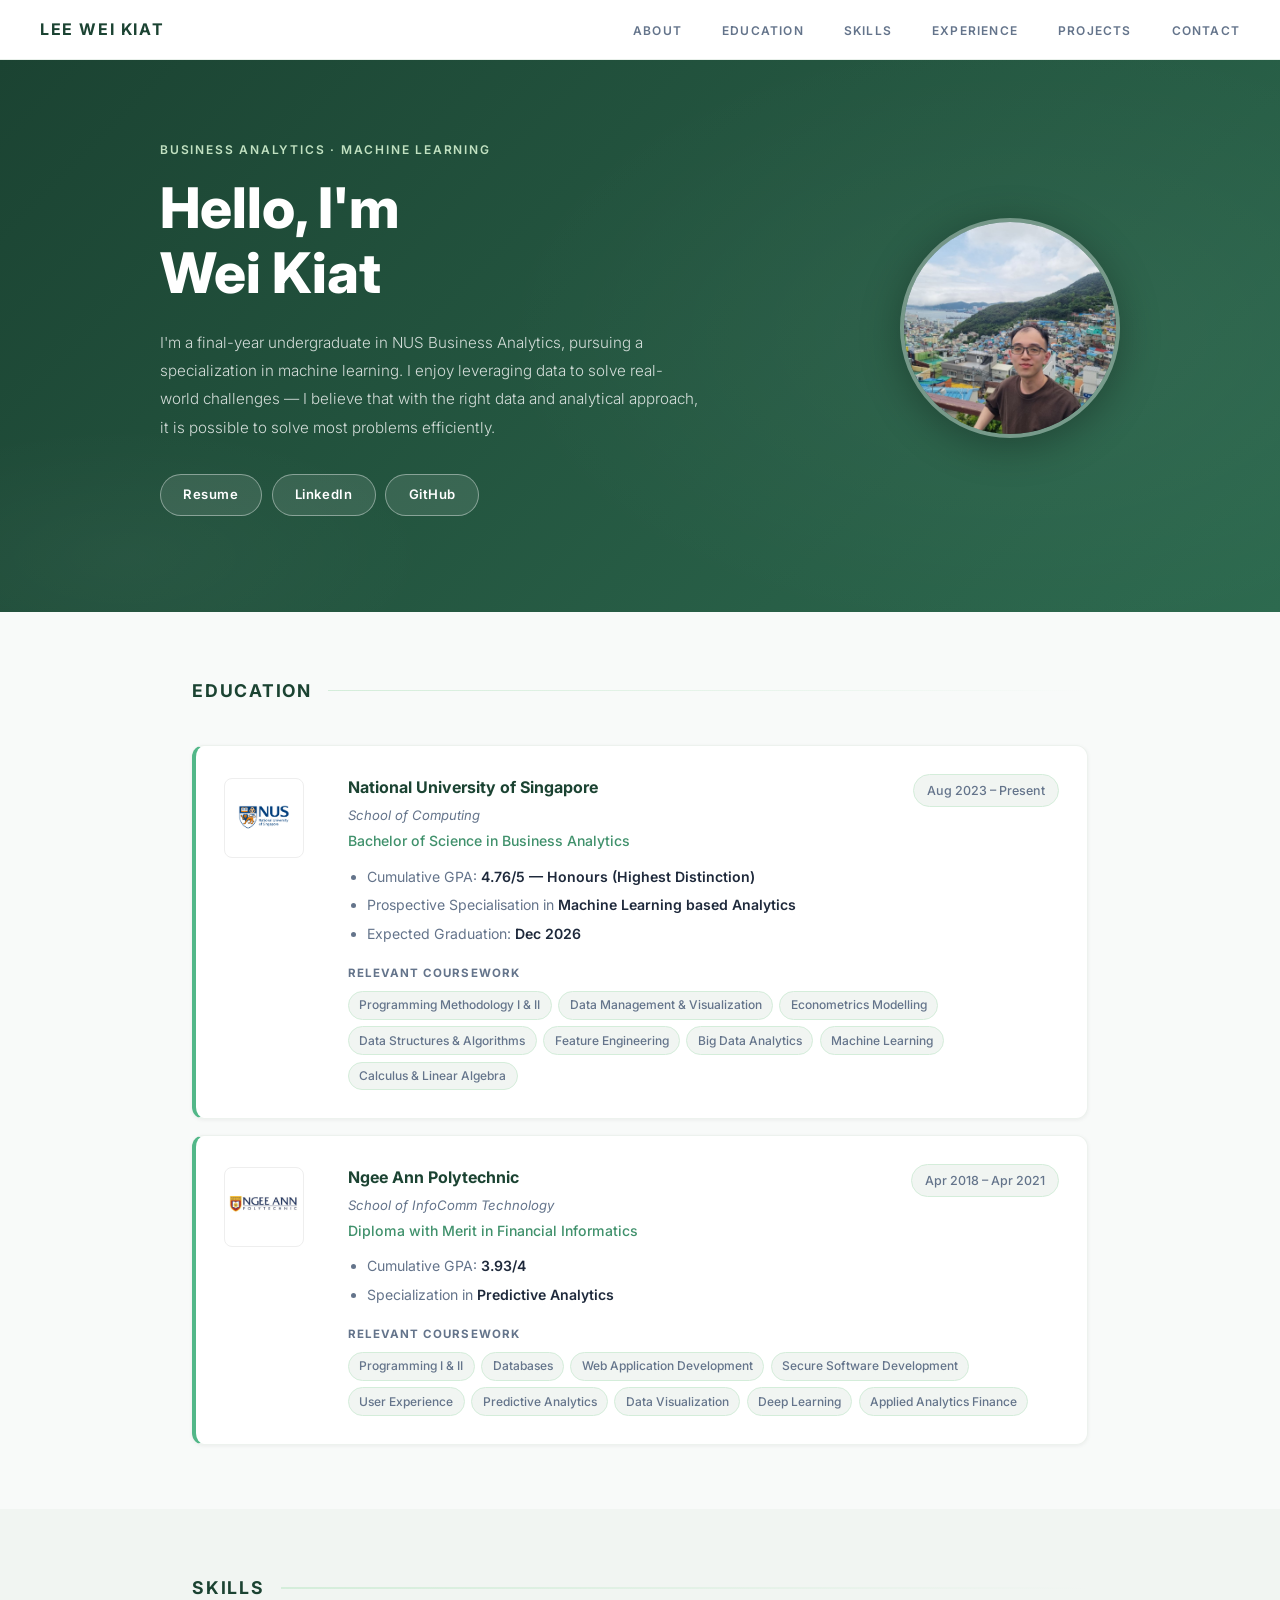
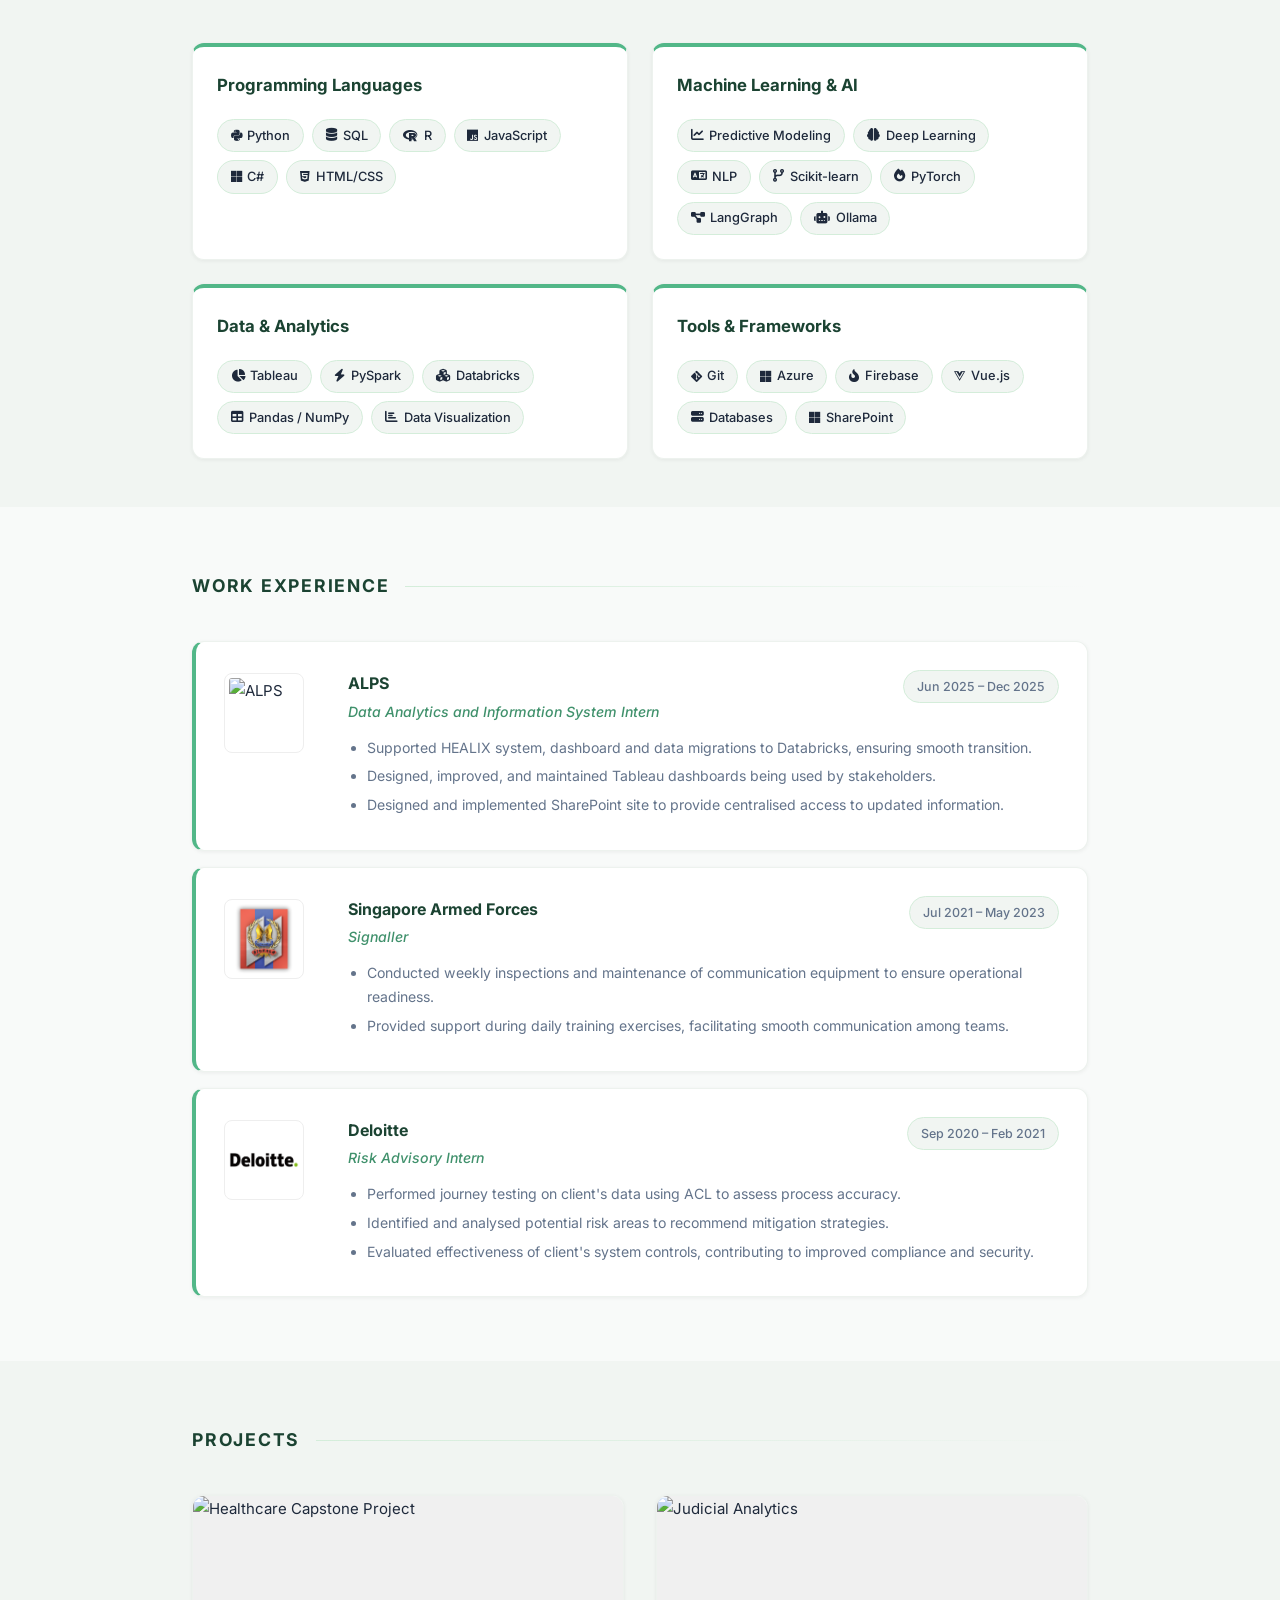
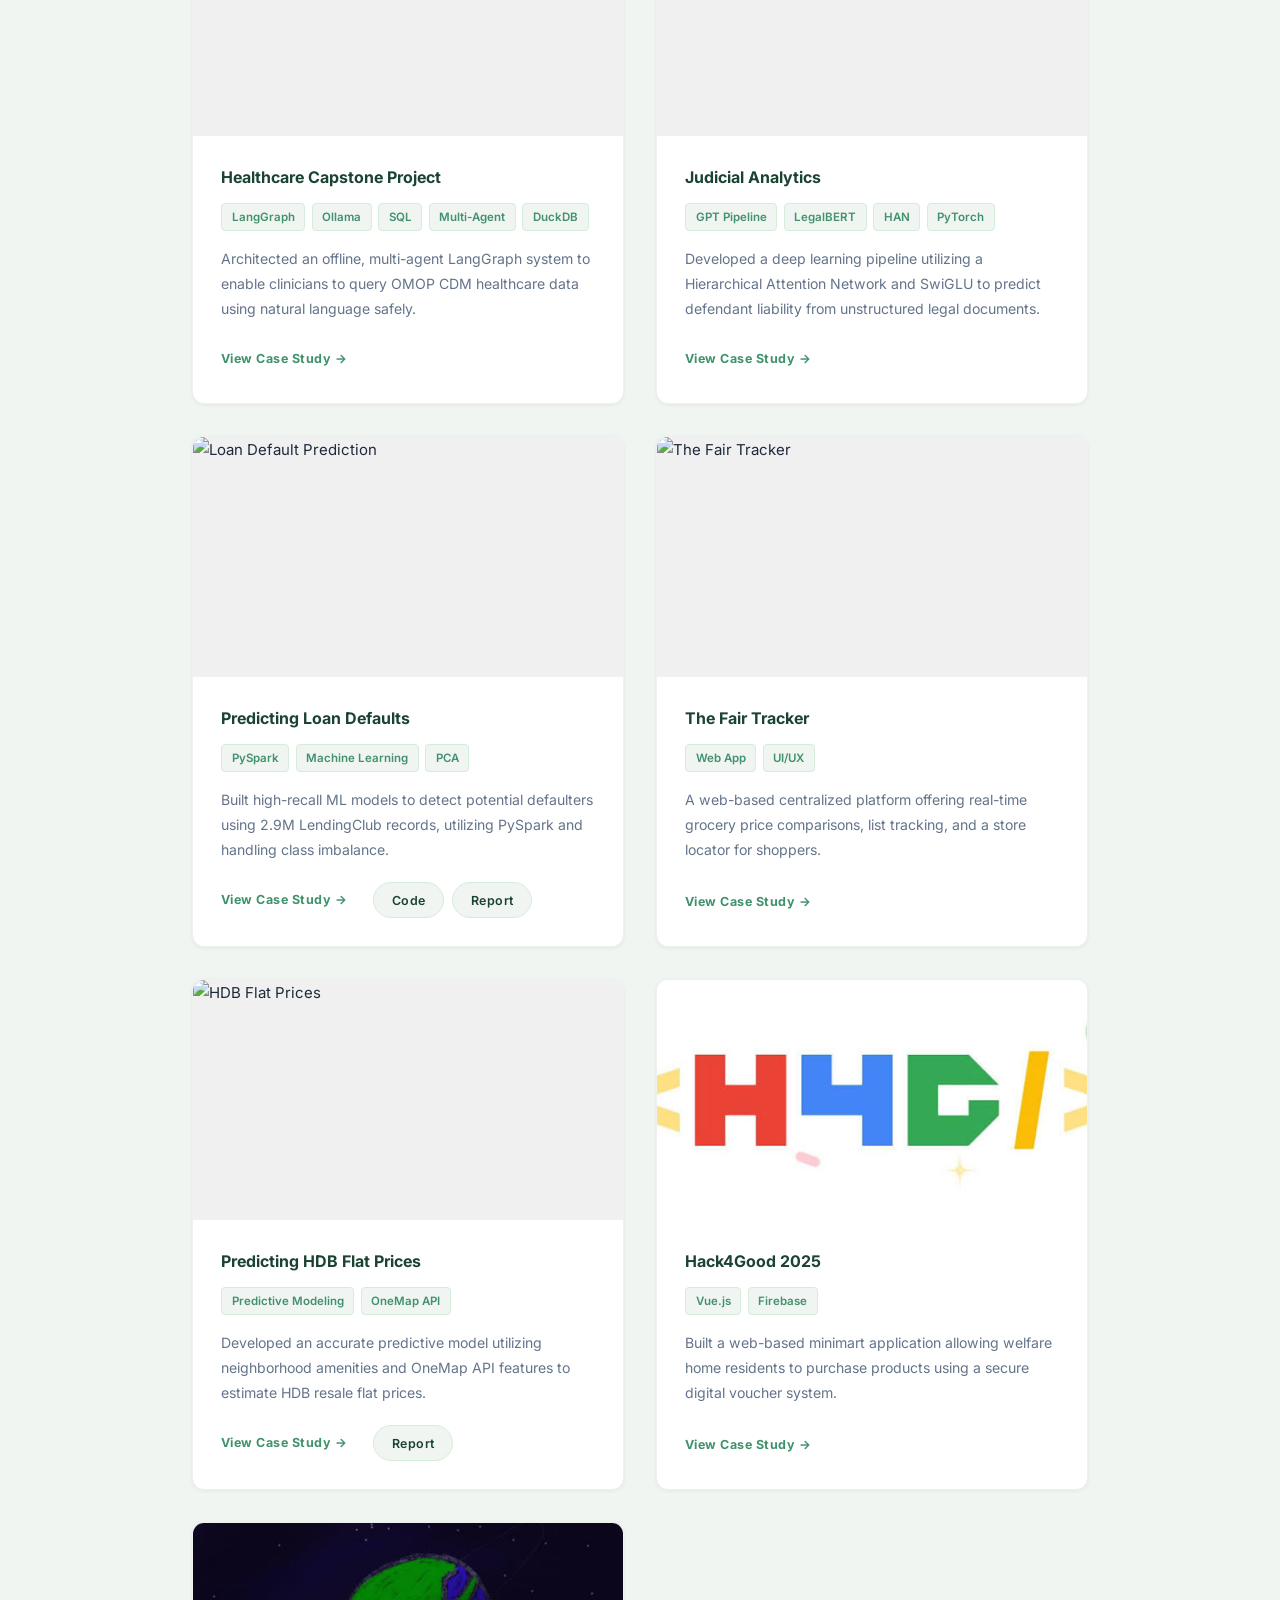
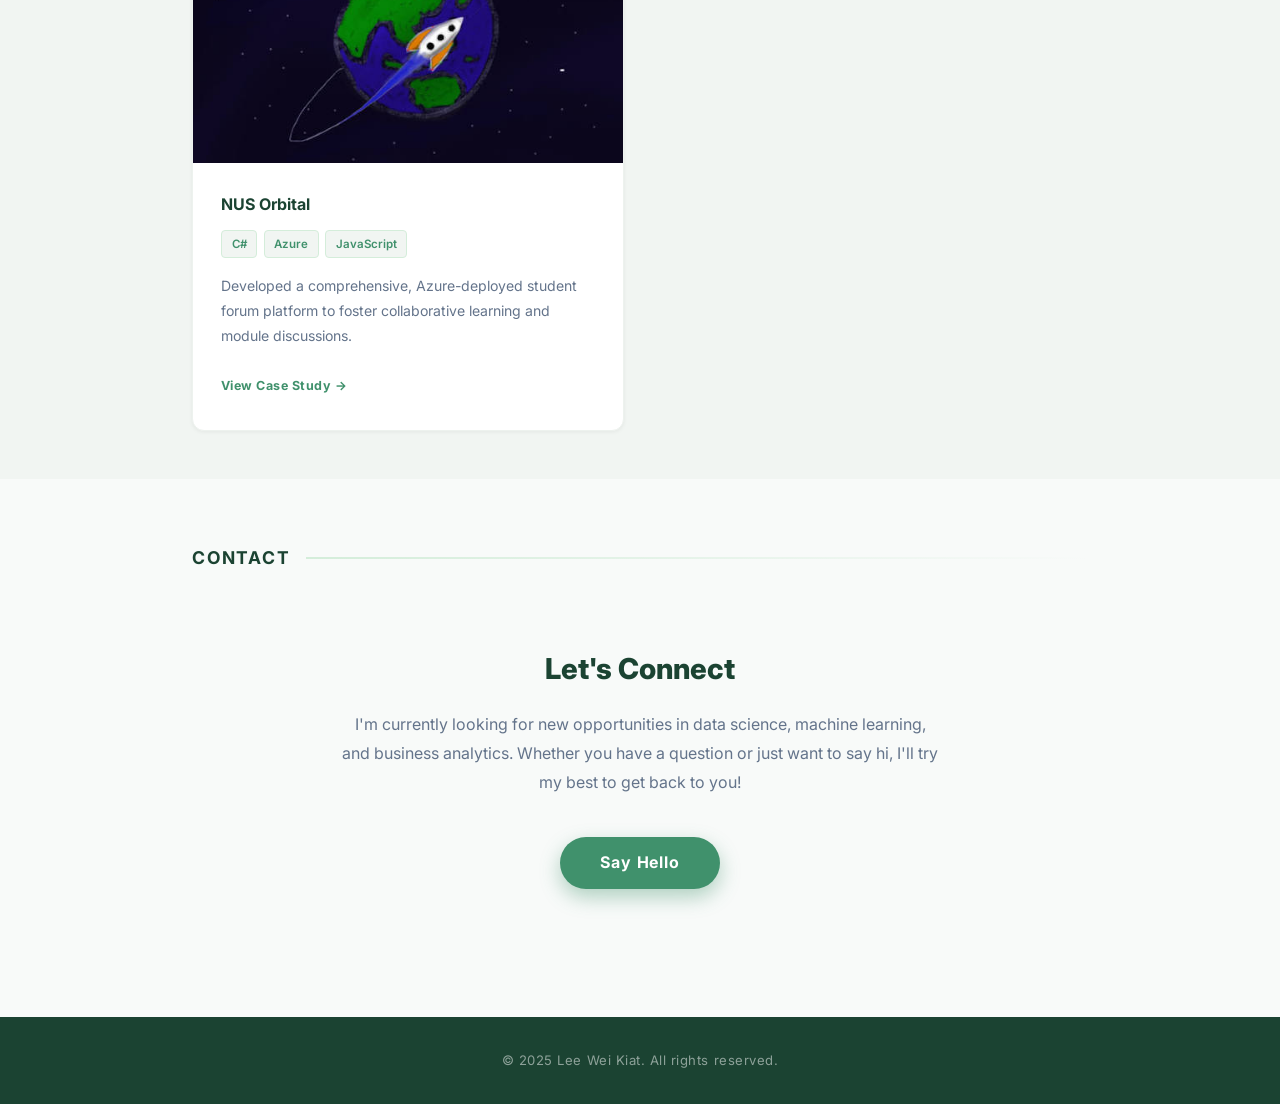
==== commit bac5c15f: "update image" ====
--- a/index.html
+++ b/index.html
@@ -463,7 +463,7 @@
 
           <div class="project-card" style="cursor: pointer;" onclick="openProjectModal(event, this)">
             <div class="project-img">
-              <img src="/images/Orbital.jpg" alt="NUS Orbital" />
+              <img src="/images/orbital.jpg" alt="NUS Orbital" />
             </div>
             <div class="project-body">
               <h5>NUS Orbital</h5>
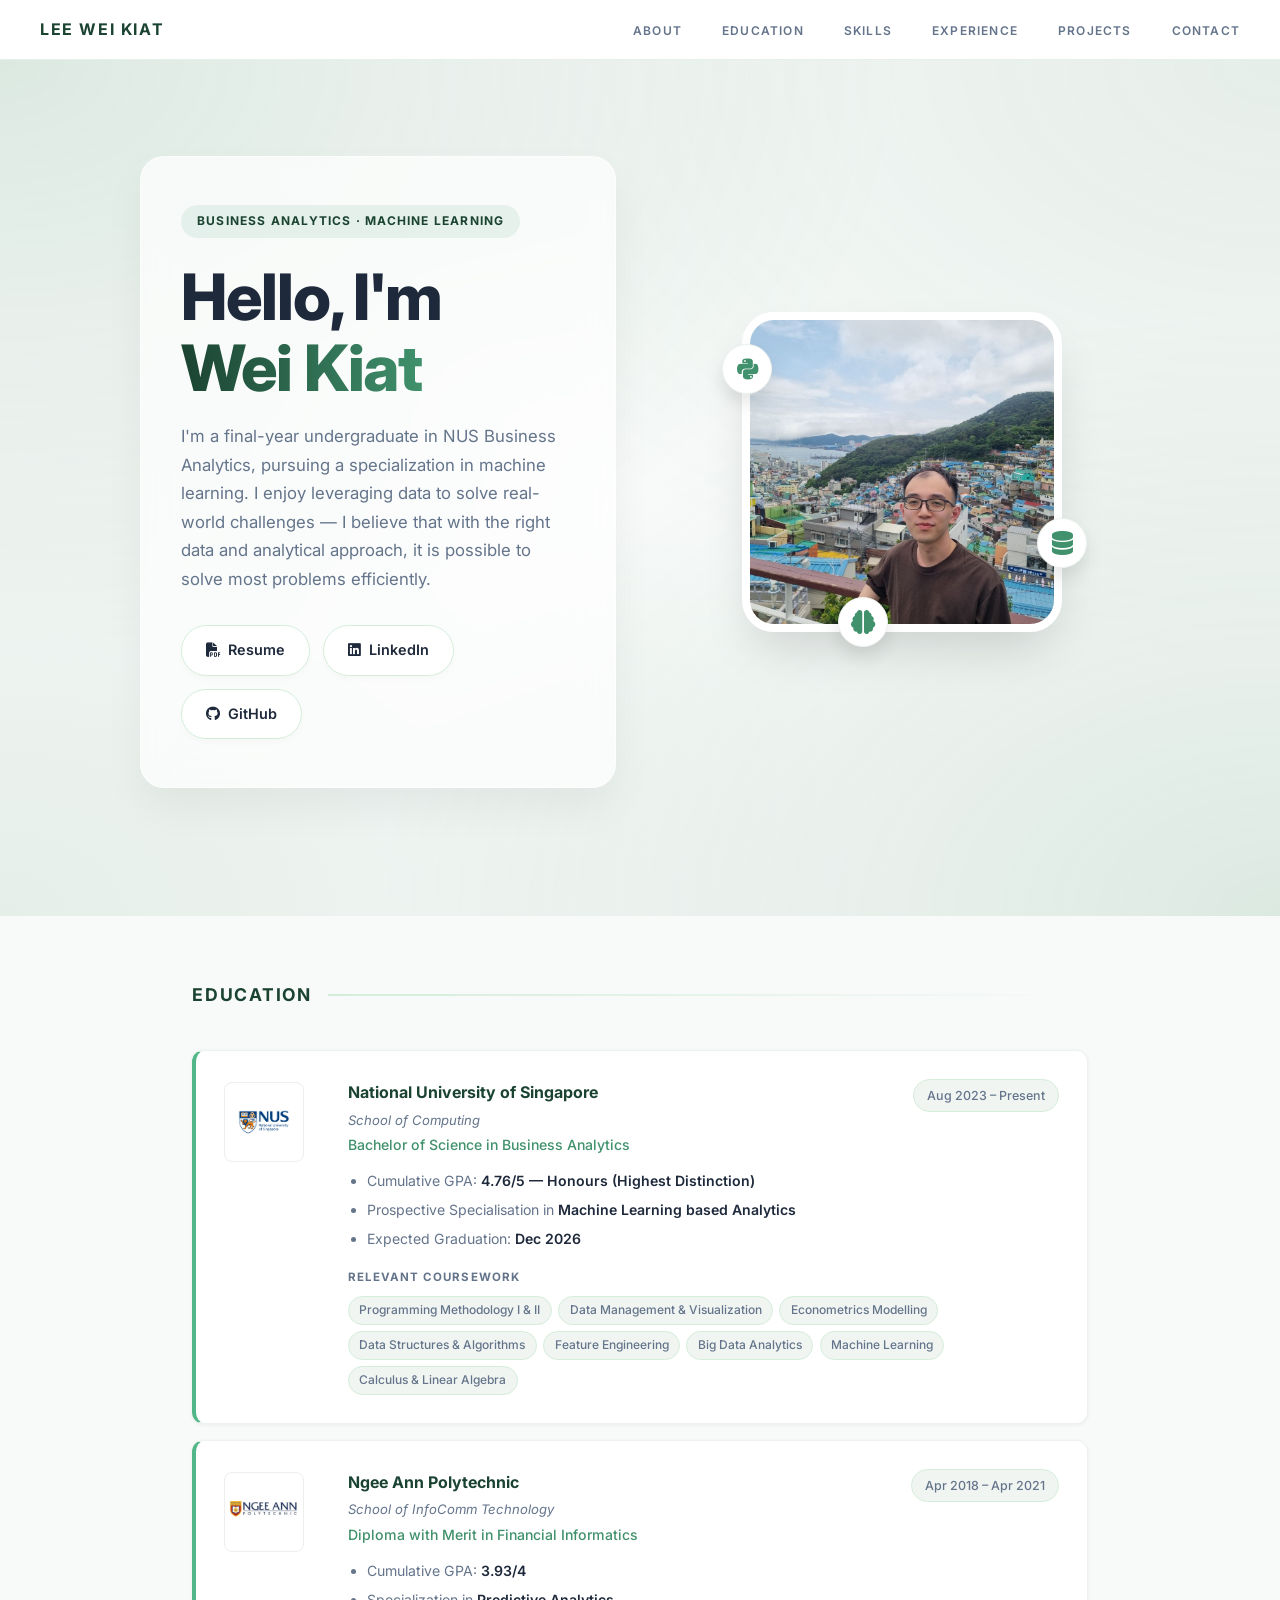
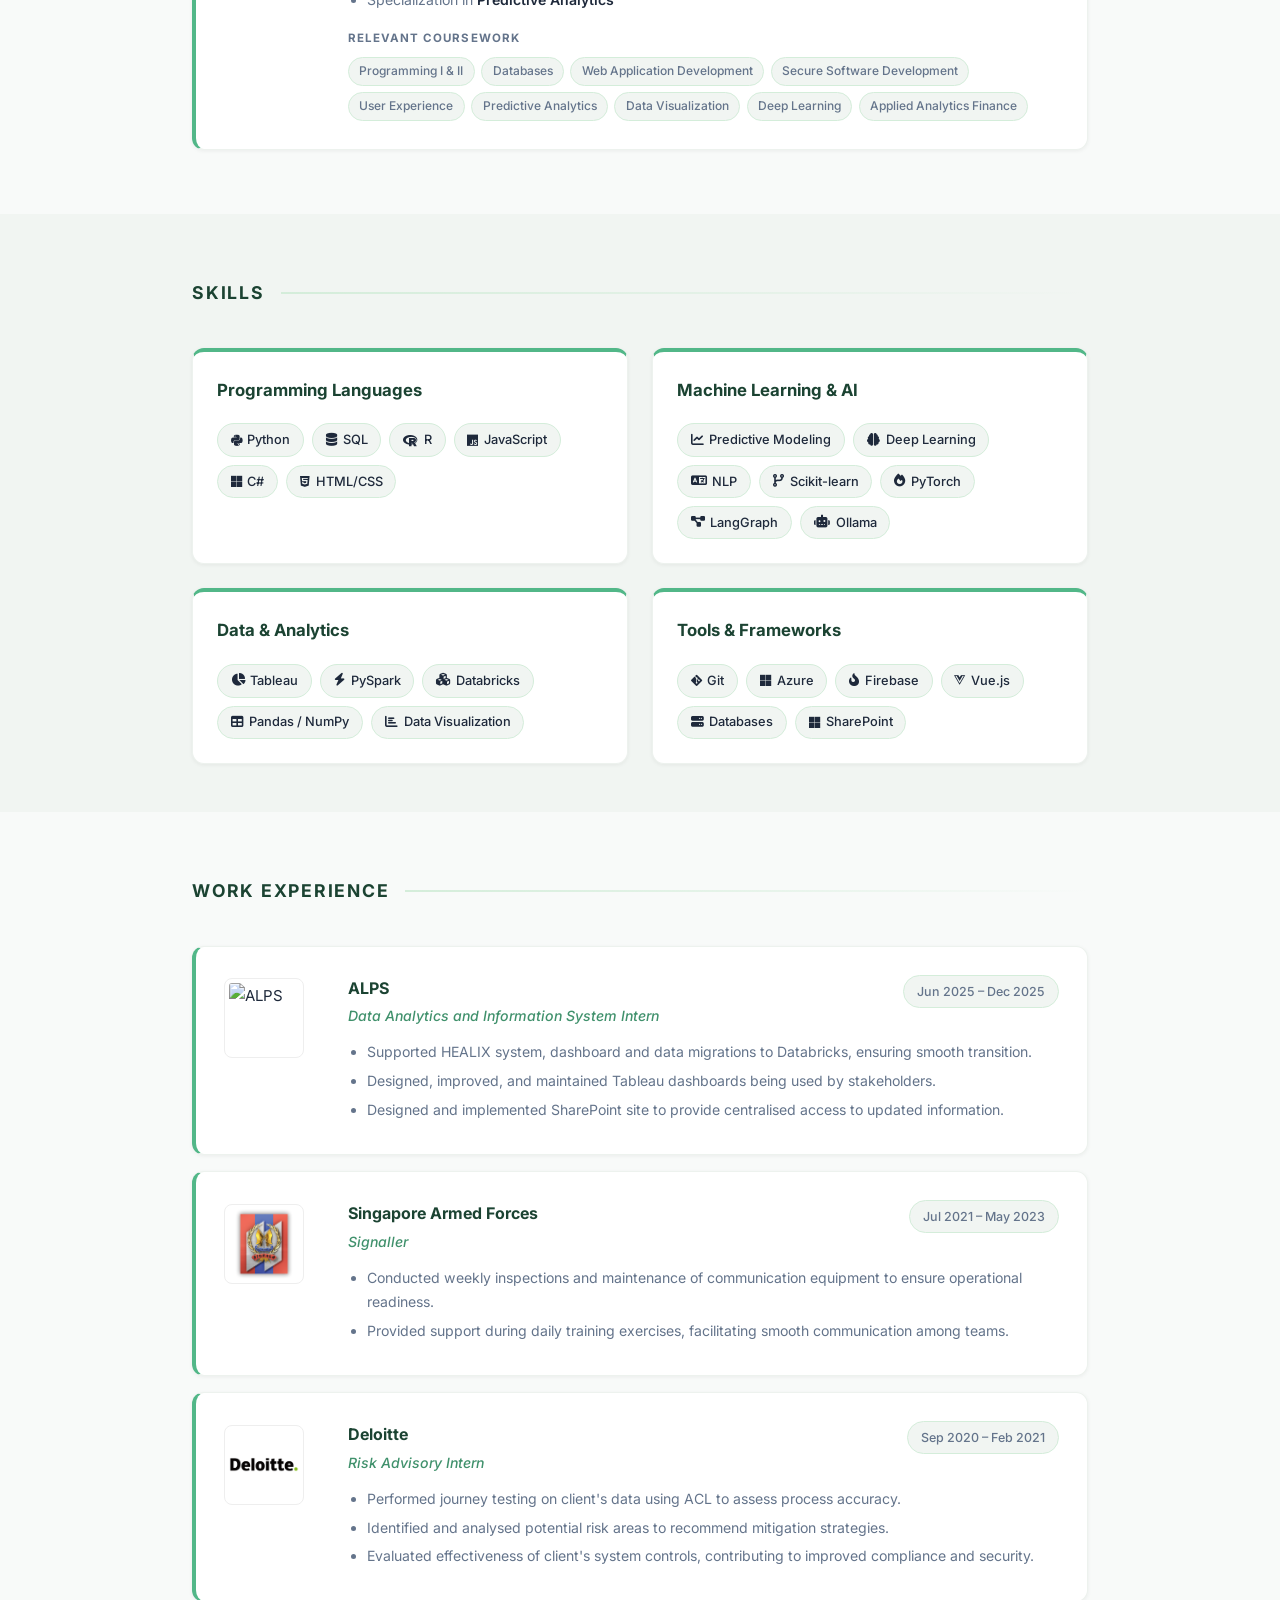
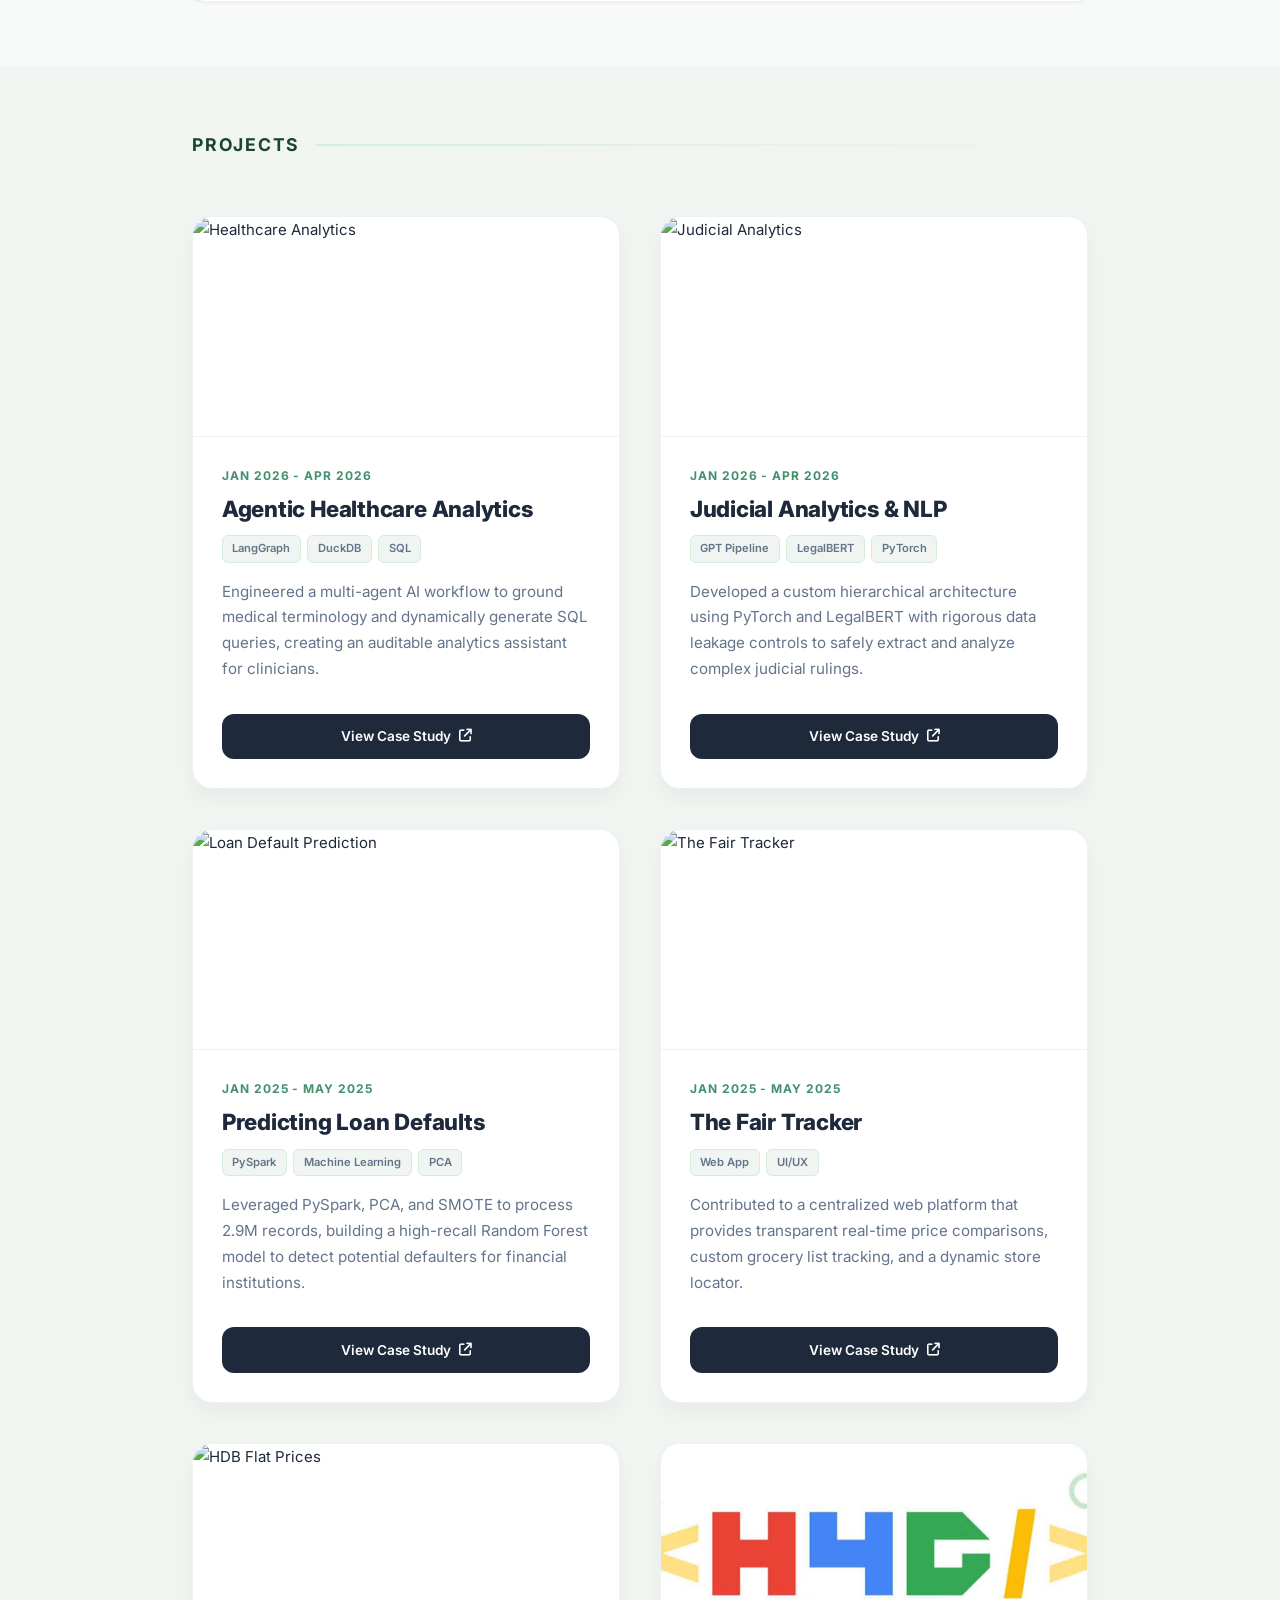
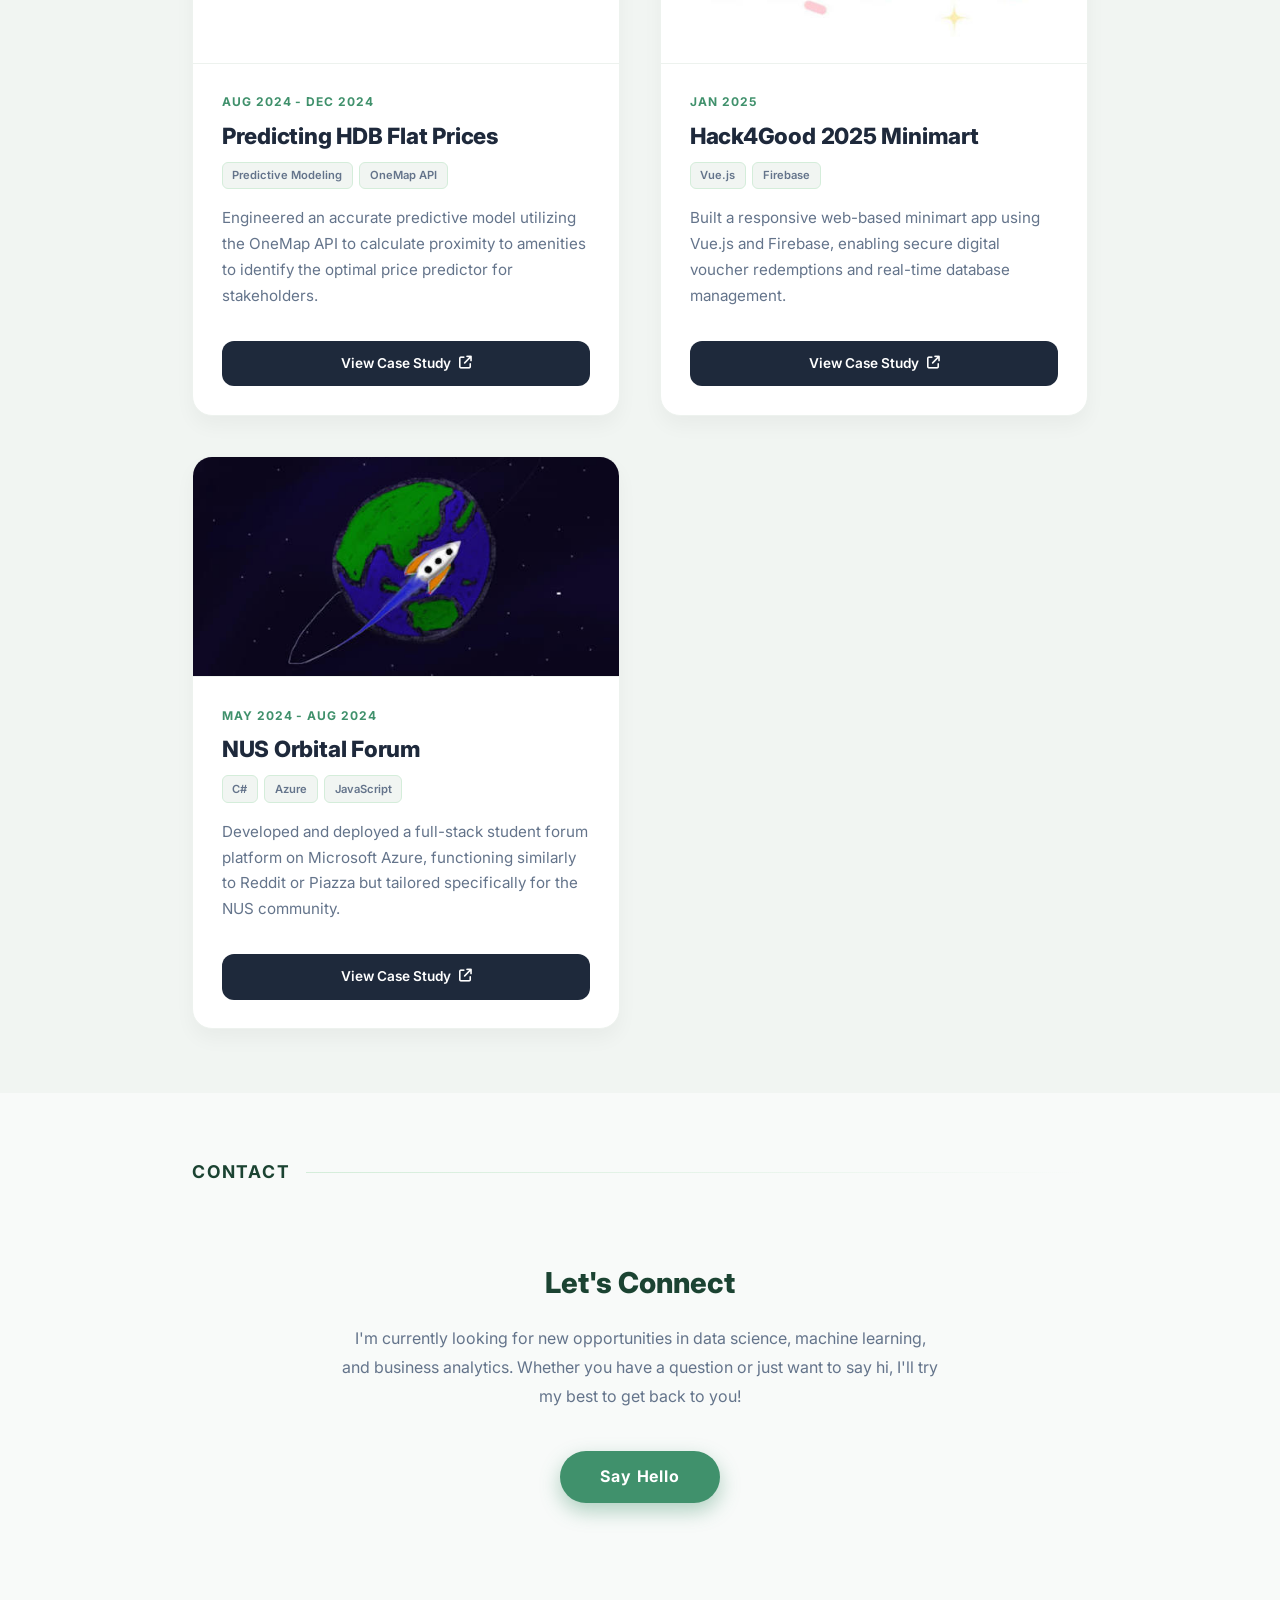
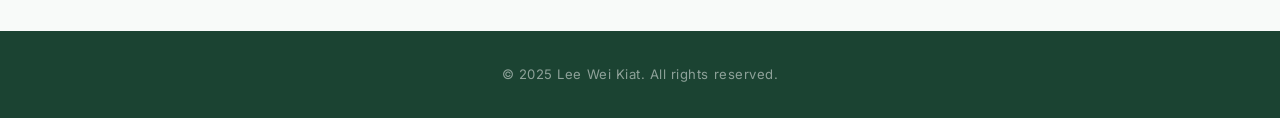
==== commit 5eb8eea1: "update" ====
--- a/index.html
+++ b/index.html
@@ -26,23 +26,29 @@
 
     <!-- HERO / ABOUT -->
     <section class="hero" id="about">
+      <div class="hero-mesh-bg"></div>
       <div class="hero-inner">
-        <div class="hero-text">
+        <div class="hero-card glass-card">
           <div class="hero-tag">Business Analytics &middot; Machine Learning</div>
-          <h1 class="hero-name">Hello, I'm<br />Wei Kiat</h1>
+          <h1 class="hero-name typing-effect">Hello, I'm<br /><span class="highlight">Wei Kiat</span></h1>
           <p class="hero-bio">
             I'm a final-year undergraduate in NUS Business Analytics, pursuing a specialization in machine learning.
             I enjoy leveraging data to solve real-world challenges — I believe that with the right
             data and analytical approach, it is possible to solve most problems efficiently.
           </p>
           <div class="hero-links">
-            <a href="/files/Lee Wei Kiat Resume.pdf" class="hero-btn" target="_blank">Resume</a>
-            <a href="https://www.linkedin.com/in/lee-wei-kiat/" class="hero-btn" target="_blank">LinkedIn</a>
-            <a href="https://github.com/weikiatt" class="hero-btn" target="_blank">GitHub</a>
+            <a href="files/Lee Wei Kiat Resume.pdf" class="hero-btn" target="_blank"><i class="fa-solid fa-file-pdf"></i> Resume</a>
+            <a href="https://www.linkedin.com/in/lee-wei-kiat/" class="hero-btn" target="_blank"><i class="fa-brands fa-linkedin"></i> LinkedIn</a>
+            <a href="https://github.com/weikiatt" class="hero-btn" target="_blank"><i class="fa-brands fa-github"></i> GitHub</a>
           </div>
         </div>
         <div class="hero-visual">
-          <img src="/images/profile_picture.jpg" alt="Wei Kiat" class="hero-profile-img" />
+          <div class="profile-container">
+            <img src="images/profile_picture.jpg" alt="Wei Kiat" class="hero-profile-img" />
+            <div class="floating-badge badge-1"><i class="fa-brands fa-python"></i></div>
+            <div class="floating-badge badge-2"><i class="fa-solid fa-database"></i></div>
+            <div class="floating-badge badge-3"><i class="fa-solid fa-brain"></i></div>
+          </div>
         </div>
       </div>
     </section>
@@ -56,7 +62,7 @@
 
         <div class="timeline-item">
           <div class="timeline-logo">
-            <img src="/images/nus_logo_full-horizontal.jpg" alt="NUS" />
+            <img src="images/nus_logo_full-horizontal.jpg" alt="NUS" />
           </div>
           <div class="timeline-content">
             <div class="timeline-meta">
@@ -91,7 +97,7 @@
 
         <div class="timeline-item">
           <div class="timeline-logo">
-            <img src="/images/NP Logo.png" alt="NP" />
+            <img src="images/NP Logo.png" alt="NP" />
           </div>
           <div class="timeline-content">
             <div class="timeline-meta">
@@ -193,7 +199,7 @@
 
         <div class="timeline-item">
           <div class="timeline-logo">
-            <img src="/images/ALPS_logo.gif" alt="ALPS" />
+            <img src="images/ALPS_logo.gif" alt="ALPS" />
           </div>
           <div class="timeline-content">
             <div class="timeline-meta">
@@ -213,7 +219,7 @@
 
         <div class="timeline-item">
           <div class="timeline-logo">
-            <img src="/images/SAF_signals_logo.png" alt="SAF" />
+            <img src="images/SAF_signals_logo.png" alt="SAF" />
           </div>
           <div class="timeline-content">
             <div class="timeline-meta">
@@ -232,7 +238,7 @@
 
         <div class="timeline-item">
           <div class="timeline-logo">
-            <img src="/images/Deloitte.png" alt="Deloitte" />
+            <img src="images/Deloitte.png" alt="Deloitte" />
           </div>
           <div class="timeline-content">
             <div class="timeline-meta">
@@ -259,244 +265,141 @@
           <h3>Projects</h3>
         </div>
 
-        <div class="projects-grid">
-          <div class="project-card" style="cursor: pointer;" onclick="openProjectModal(event, this)">
-            <div class="project-img">
-              <img src="https://images.unsplash.com/photo-1576091160399-112ba8d25d1d?auto=format&fit=crop&q=80&w=800" alt="Healthcare Capstone Project" />
-            </div>
-            <div class="project-body">
-              <h5>Healthcare Capstone Project</h5>
-              <div class="tech-tags">
-                <span>LangGraph</span><span>Ollama</span><span>SQL</span><span>Multi-Agent</span><span>DuckDB</span>
-              </div>
-              <p>Architected an offline, multi-agent LangGraph system to enable clinicians to query OMOP CDM healthcare data using natural language safely.</p>
-              <div class="project-links">
-                
-      <span class="btn-tag" style="background: transparent; color: var(--accent); border: none; padding-left: 0; font-weight: 700;">View Case Study &rarr;</span>
-      <div class="project-case-study-content" style="display: none;">
-        <h4 class="details-heading"><i class="fa-solid fa-circle-exclamation" style="margin-right: 6px; color: var(--accent);"></i> The Problem</h4>
-          <p class="details-text">Clinical experts often face significant delays when trying to validate medical hypotheses because they rely heavily on specialized data engineers to query and extract information from complex, highly-regulated healthcare databases. The objective was to bridge the gap between clinical expertise and data science by building an intelligent copilot that allows medical professionals to query complex datasets directly using natural language.</p>
+        <div class="projects-grid-modern">
           
-          <h4 class="details-heading"><i class="fa-solid fa-lightbulb" style="margin-right: 6px; color: var(--accent);"></i> The Solution</h4>
-          <p class="details-text">Engineered a multi-agent AI workflow using LangGraph and DuckDB. The system uses ClinicalBERT and FAISS to ground medical terminology to actual database schemas, dynamically generating accurate SQL queries while enforcing strict Human-In-The-Loop (HITL) checkpoints. This created an auditable, transparent analytics assistant that empowers clinicians to rapidly explore health data securely.</p>
-
-          <h4 class="details-heading"><i class="fa-solid fa-star" style="margin-right: 6px; color: var(--accent);"></i> The Multi-Agent Workflow</h4>
-          <ul class="details-list">
-            <li class="details-list-item"><strong>Intent & Routing</strong>: Classifies the analytical type (cohort counting, trends, etc.). An Intent Clarifier detects underspecified questions and asks the user for clarification before forcing a query.</li>
-            <li class="details-list-item"><strong>Schema Grounding</strong>: Maps natural-language concepts to known tables, fields, and controlled vocabularies using FAISS and ClinicalBERT, preventing the AI from hallucinating invalid medical columns.</li>
-            <li class="details-list-item"><strong>SQL Generation (DuckDB)</strong>: A dedicated SQL agent receives dynamic schema pruning to generate explainable DuckDB SQL, drastically reducing prompt clutter and errors.</li>
-            <li class="details-list-item"><strong>Human-In-The-Loop Checkpoints</strong>: Positions the assistant as a copilot. Intermediate artifacts (query plans, generated SQL) are stored in a Data Registry for human review and auditing before sensitive analytical steps.</li>
-          </ul>
-      </div>
-    
-              </div>
-            </div>
-          </div>
-
-          <div class="project-card" style="cursor: pointer;" onclick="openProjectModal(event, this)">
-            <div class="project-img">
+          <!-- Healthcare -->
+          <div class="project-card-modern">
+            <div class="card-image">
+              <img src="https://images.unsplash.com/photo-1576091160399-112ba8d25d1d?auto=format&fit=crop&q=80&w=800" alt="Healthcare Analytics" />
+            </div>
+            <div class="card-content">
+              <div class="card-date">Jan 2026 - Apr 2026</div>
+              <h3 class="card-title">Agentic Healthcare Analytics</h3>
+              <div class="tech-tags">
+                <span>LangGraph</span><span>DuckDB</span><span>SQL</span>
+              </div>
+              <p class="card-description">Engineered a multi-agent AI workflow to ground medical terminology and dynamically generate SQL queries, creating an auditable analytics assistant for clinicians.</p>
+              <div class="card-actions">
+                <a href="project-healthcare.html" class="btn-case-study">View Case Study <i class="fa-solid fa-arrow-up-right-from-square"></i></a>
+              </div>
+            </div>
+          </div>
+
+          <!-- Judicial -->
+          <div class="project-card-modern">
+            <div class="card-image">
               <img src="https://images.unsplash.com/photo-1505664194779-8beaceb93744?auto=format&fit=crop&q=80&w=800" alt="Judicial Analytics" />
             </div>
-            <div class="project-body">
-              <h5>Judicial Analytics</h5>
-              <div class="tech-tags">
-                <span>GPT Pipeline</span><span>LegalBERT</span><span>HAN</span><span>PyTorch</span>
-              </div>
-              <p>Developed a deep learning pipeline utilizing a Hierarchical Attention Network and SwiGLU to predict defendant liability from unstructured legal documents.</p>
-              <div class="project-links">
-                
-      <span class="btn-tag" style="background: transparent; color: var(--accent); border: none; padding-left: 0; font-weight: 700;">View Case Study &rarr;</span>
-      <div class="project-case-study-content" style="display: none;">
-        <h4 class="details-heading"><i class="fa-solid fa-circle-exclamation" style="margin-right: 6px; color: var(--accent);"></i> The Problem</h4>
-          <p class="details-text">Standard text analytics models fail on legal texts due to dense terminology, rigid structures, and the high risk of "data leakage"—where models artificially inflate performance by reading outcome clues hidden within the judgment. The objective was to architect a specialized NLP pipeline capable of accurately extracting, processing, and analyzing complex judicial rulings without relying on post-decision factual material.</p>
-          
-          <h4 class="details-heading"><i class="fa-solid fa-lightbulb" style="margin-right: 6px; color: var(--accent);"></i> The Solution</h4>
-          <p class="details-text">I developed a custom hierarchical architecture using PyTorch, LegalBERT, and XGBoost, implementing rigorous data leakage controls (such as temporal isolation and IRAC-inspired extraction) to strictly separate pre-decision facts from final judicial conclusions. This delivered a scalable, robust framework for data-driven legal analytics that prevents artificial outcome inflation.</p>
-
-          <h4 class="details-heading"><i class="fa-solid fa-star" style="margin-right: 6px; color: var(--accent);"></i> Pipeline Design & Architecture</h4>
-          <ul class="details-list">
-            <li class="details-list-item"><strong>Leakage Controls</strong>: Implemented strict temporal isolation, separate counterclaim handling, and metric realignment to ensure models learn only from pre-outcome information.</li>
-            <li class="details-list-item"><strong>IRAC-Inspired Extraction</strong>: Structured facts, issues, and rules separately before final conclusions, utilizing LLM-as-a-Judge QA to ensure high-fidelity JSON data extraction.</li>
-            <li class="details-list-item"><strong>Hierarchical Attention Network (HAN)</strong>: Built a custom HAN to hierarchically encode legal text, preserving the separation between fact-level events and case-level representation.</li>
-            <li class="details-list-item"><strong>Case-Level Aggregation</strong>: Converted party-level predictions into lawsuit-level signals aligned with practical legal-risk decisions, evaluated against XGBoost and LegalBERT baselines.</li>
-          </ul>
-      </div>
-    
-              </div>
-            </div>
-          </div>
-
-          <div class="project-card" style="cursor: pointer;" onclick="openProjectModal(event, this)">
-            <div class="project-img">
+            <div class="card-content">
+              <div class="card-date">Jan 2026 - Apr 2026</div>
+              <h3 class="card-title">Judicial Analytics & NLP</h3>
+              <div class="tech-tags">
+                <span>GPT Pipeline</span><span>LegalBERT</span><span>PyTorch</span>
+              </div>
+              <p class="card-description">Developed a custom hierarchical architecture using PyTorch and LegalBERT with rigorous data leakage controls to safely extract and analyze complex judicial rulings.</p>
+              <div class="card-actions">
+                <a href="project-judicial.html" class="btn-case-study">View Case Study <i class="fa-solid fa-arrow-up-right-from-square"></i></a>
+              </div>
+            </div>
+          </div>
+
+          <!-- Loan -->
+          <div class="project-card-modern">
+            <div class="card-image">
               <img src="https://images.unsplash.com/photo-1554224155-8d04cb21cd6c?auto=format&fit=crop&q=80&w=800" alt="Loan Default Prediction" />
             </div>
-            <div class="project-body">
-              <h5>Predicting Loan Defaults</h5>
+            <div class="card-content">
+              <div class="card-date">Jan 2025 - May 2025</div>
+              <h3 class="card-title">Predicting Loan Defaults</h3>
               <div class="tech-tags">
                 <span>PySpark</span><span>Machine Learning</span><span>PCA</span>
               </div>
-              <p>Built high-recall ML models to detect potential defaulters using 2.9M LendingClub records, utilizing PySpark and handling class imbalance.</p>
-              <div class="project-links">
-                
-      <span class="btn-tag" style="background: transparent; color: var(--accent); border: none; padding-left: 0; font-weight: 700;">View Case Study &rarr;</span>
-      <div class="project-case-study-content" style="display: none;">
-        <h4 class="details-heading"><i class="fa-solid fa-circle-exclamation" style="margin-right: 6px; color: var(--accent);"></i> The Problem</h4>
-          <p class="details-text">Financial institutions face significant risk from loan defaults. Accurately predicting potential defaulters allows for better risk management and resource allocation. However, historical loan datasets are often massive, highly imbalanced (most people do not default), and feature-rich, requiring sophisticated preprocessing and modeling.</p>
-          
-          <h4 class="details-heading"><i class="fa-solid fa-lightbulb" style="margin-right: 6px; color: var(--accent);"></i> The Solution</h4>
-          <p class="details-text">I built and evaluated several machine learning models prioritizing a high recall rate to detect potential defaulters using LendingClub's extensive dataset spanning from 2007 to 2020 (comprising 2.9 million loan records).</p>
-
-          <h4 class="details-heading"><i class="fa-solid fa-star" style="margin-right: 6px; color: var(--accent);"></i> Key Details & Methodologies</h4>
-          <ul class="details-list">
-            <li class="details-list-item"><strong>Big Data Processing</strong>: Leveraged PySpark to handle and process the 2.9 million records efficiently.</li>
-            <li class="details-list-item"><strong>Feature Engineering & PCA</strong>: Cleaned the data and reduced dimensionality from 83 features down to 62 key components using Principal Component Analysis (PCA).</li>
-            <li class="details-list-item"><strong>Handling Class Imbalance</strong>: Implemented SMOTE (Synthetic Minority Over-sampling Technique) and ENN (Edited Nearest Neighbours) to balance the target classes for better model training.</li>
-            <li class="details-list-item"><strong>Model Evaluation</strong>: Trained and compared 6 different models including Logistic Regression, Random Forest, SVM, and Gradient Boosted Trees. Random Forest was selected as the best performer, achieving a recall of 0.8261 and a PR_AUC of 0.1890.</li>
-          </ul>
-      </div>
-    
-                <a href="https://colab.research.google.com/drive/1pbE32PM_jfiptyG8gnwUA_1Gnuv983aK?usp=sharing" class="btn-tag" target="_blank">Code</a>
-                <a href="files/BT4221_Group2_Final_Project_Report.pdf" target="_blank" class="btn-tag">Report</a>
-              </div>
-            </div>
-          </div>
-
-           <div class="project-card" style="cursor: pointer;" onclick="openProjectModal(event, this)">
-            <div class="project-img">
+              <p class="card-description">Leveraged PySpark, PCA, and SMOTE to process 2.9M records, building a high-recall Random Forest model to detect potential defaulters for financial institutions.</p>
+              <div class="card-actions">
+                <a href="project-loan.html" class="btn-case-study">View Case Study <i class="fa-solid fa-arrow-up-right-from-square"></i></a>
+              </div>
+            </div>
+          </div>
+
+          <!-- TFT -->
+          <div class="project-card-modern">
+            <div class="card-image">
               <img src="https://images.unsplash.com/photo-1542838132-92c53300491e?auto=format&fit=crop&q=80&w=800" alt="The Fair Tracker" />
             </div>
-            <div class="project-body">
-              <h5>The Fair Tracker</h5>
+            <div class="card-content">
+              <div class="card-date">Jan 2025 - May 2025</div>
+              <h3 class="card-title">The Fair Tracker</h3>
               <div class="tech-tags">
                 <span>Web App</span><span>UI/UX</span>
               </div>
-              <p>A web-based centralized platform offering real-time grocery price comparisons, list tracking, and a store locator for shoppers.</p>
-              <div class="project-links">
-                
-      <span class="btn-tag" style="background: transparent; color: var(--accent); border: none; padding-left: 0; font-weight: 700;">View Case Study &rarr;</span>
-      <div class="project-case-study-content" style="display: none;">
-        <h4 class="details-heading"><i class="fa-solid fa-circle-exclamation" style="margin-right: 6px; color: var(--accent);"></i> The Problem</h4>
-          <p class="details-text">Shoppers often struggle to find the best deals for groceries across different supermarket chains. Price comparison is a tedious, manual process, making it difficult for consumers to consistently save money on their regular shopping lists.</p>
-          
-          <h4 class="details-heading"><i class="fa-solid fa-lightbulb" style="margin-right: 6px; color: var(--accent);"></i> The Solution</h4>
-          <p class="details-text">I contributed to the development of "The Fair Tracker", a web-based, centralized platform that provides transparent price comparisons across multiple supermarkets, aimed at streamlining the shopping experience for deal-seekers.</p>
-
-          <h4 class="details-heading"><i class="fa-solid fa-star" style="margin-right: 6px; color: var(--accent);"></i> Platform Features</h4>
-          <ul class="details-list">
-            <li class="details-list-item"><strong>Real-time Price Comparison</strong>: Compare prices of grocery items across major supermarket chains instantly.</li>
-            <li class="details-list-item"><strong>Grocery List Tracking</strong>: Users can create, save, and manage custom grocery lists to calculate total costs before visiting the store.</li>
-            <li class="details-list-item"><strong>Favourites Function</strong>: Bookmark frequently bought items for quick price checking.</li>
-            <li class="details-list-item"><strong>Store Locator</strong>: Integrated map feature to find the nearest supermarket branch carrying the required items at the best price.</li>
-          </ul>
-      </div>
-    
-              </div>
-            </div>
-          </div>
-
-          <div class="project-card" style="cursor: pointer;" onclick="openProjectModal(event, this)">
-            <div class="project-img">
+              <p class="card-description">Contributed to a centralized web platform that provides transparent real-time price comparisons, custom grocery list tracking, and a dynamic store locator.</p>
+              <div class="card-actions">
+                <a href="project-tft.html" class="btn-case-study">View Case Study <i class="fa-solid fa-arrow-up-right-from-square"></i></a>
+              </div>
+            </div>
+          </div>
+
+          <!-- HDB -->
+          <div class="project-card-modern">
+            <div class="card-image">
               <img src="https://images.unsplash.com/photo-1555899434-94d1368aa7af?auto=format&fit=crop&q=80&w=800" alt="HDB Flat Prices" />
             </div>
-            <div class="project-body">
-              <h5>Predicting HDB Flat Prices</h5>
+            <div class="card-content">
+              <div class="card-date">Aug 2024 - Dec 2024</div>
+              <h3 class="card-title">Predicting HDB Flat Prices</h3>
               <div class="tech-tags">
                 <span>Predictive Modeling</span><span>OneMap API</span>
               </div>
-              <p>Developed an accurate predictive model utilizing neighborhood amenities and OneMap API features to estimate HDB resale flat prices.</p>
-              <div class="project-links">
-                
-      <span class="btn-tag" style="background: transparent; color: var(--accent); border: none; padding-left: 0; font-weight: 700;">View Case Study &rarr;</span>
-      <div class="project-case-study-content" style="display: none;">
-        <h4 class="details-heading"><i class="fa-solid fa-circle-exclamation" style="margin-right: 6px; color: var(--accent);"></i> The Problem</h4>
-          <p class="details-text">Navigating the Singapore public housing market is challenging for both buyers and sellers. Determining a fair resale price involves considering a multitude of variables including flat characteristics, location, and proximity to crucial amenities.</p>
-          
-          <h4 class="details-heading"><i class="fa-solid fa-lightbulb" style="margin-right: 6px; color: var(--accent);"></i> The Solution</h4>
-          <p class="details-text">I developed a predictive model to estimate HDB resale flat prices accurately. By utilizing neighborhood and amenity information alongside core flat attributes, the model provides actionable pricing insights to empower stakeholders in the housing market.</p>
-
-          <h4 class="details-heading"><i class="fa-solid fa-star" style="margin-right: 6px; color: var(--accent);"></i> Methodology & Tech Stack</h4>
-          <ul class="details-list">
-            <li class="details-list-item"><strong>Data Engineering with APIs</strong>: Leveraged the OneMap API to creatively engineer distance-related features, such as calculating the exact proximity to the nearest MRT station for each flat.</li>
-            <li class="details-list-item"><strong>Model Optimization</strong>: Utilized hyperparameter grid search and various optimization techniques to enhance model accuracy.</li>
-            <li class="details-list-item"><strong>Model Evaluation</strong>: Systematically trained and evaluated multiple algorithms including Linear Regression, Support Vector Machines (SVM), Random Forests, and Neural Networks to identify the optimal predictive model.</li>
-          </ul>
-      </div>
-    
-                <a href="/files/BT4240_Group 2_Final Report.pdf" target="_blank" class="btn-tag">Report</a>
-              </div>
-            </div>
-          </div>
-
-          <div class="project-card" style="cursor: pointer;" onclick="openProjectModal(event, this)">
-            <div class="project-img">
-              <img src="/images/H4G.jpg" alt="Hack4Good" />
-            </div>
-            <div class="project-body">
-              <h5>Hack4Good 2025</h5>
+              <p class="card-description">Engineered an accurate predictive model utilizing the OneMap API to calculate proximity to amenities to identify the optimal price predictor for stakeholders.</p>
+              <div class="card-actions">
+                <a href="project-hdb.html" class="btn-case-study">View Case Study <i class="fa-solid fa-arrow-up-right-from-square"></i></a>
+              </div>
+            </div>
+          </div>
+
+          <!-- H4G -->
+          <div class="project-card-modern">
+            <div class="card-image">
+              <img src="images/H4G.jpg" alt="Hack4Good" />
+            </div>
+            <div class="card-content">
+              <div class="card-date">Jan 2025</div>
+              <h3 class="card-title">Hack4Good 2025 Minimart</h3>
               <div class="tech-tags">
                 <span>Vue.js</span><span>Firebase</span>
               </div>
-              <p>Built a web-based minimart application allowing welfare home residents to purchase products using a secure digital voucher system.</p>
-              <div class="project-links">
-                
-      <span class="btn-tag" style="background: transparent; color: var(--accent); border: none; padding-left: 0; font-weight: 700;">View Case Study &rarr;</span>
-      <div class="project-case-study-content" style="display: none;">
-        <h4 class="details-heading"><i class="fa-solid fa-circle-exclamation" style="margin-right: 6px; color: var(--accent);"></i> The Problem</h4>
-          <p class="details-text">The Muhammadiyah Welfare Home needed a modernized, digital system to handle the distribution of products to its residents. Tracking inventory, managing resident allowances, and handling transactions manually is inefficient and prone to errors.</p>
-          
-          <h4 class="details-heading"><i class="fa-solid fa-lightbulb" style="margin-right: 6px; color: var(--accent);"></i> The Solution</h4>
-          <p class="details-text">During the Hack4Good 2025 hackathon, I helped develop a web-based minimart application. This platform allows residents to securely purchase products using a digital voucher system, completely streamlining the home's internal economy.</p>
-
-          <h4 class="details-heading"><i class="fa-solid fa-star" style="margin-right: 6px; color: var(--accent);"></i> Technical Implementation</h4>
-          <ul class="details-list">
-            <li class="details-list-item"><strong>Frontend Development</strong>: Built responsive and intuitive resident and administrator interfaces using Vue.js.</li>
-            <li class="details-list-item"><strong>Backend & Database</strong>: Integrated Firebase for real-time database management and secure user authentication.</li>
-            <li class="details-list-item"><strong>Digital Vouchers</strong>: Designed a secure logic flow for residents to redeem products against their allocated digital voucher balances.</li>
-          </ul>
-      </div>
-    <!-- DO NOT REMOVE -->
-                <!-- <a href="https://h4g-tft.web.app/" target="_blank" class="btn-tag">App</a>
-                <a href="https://github.com/weikiatt/Hack4Good" target="_blank" class="btn-tag">GitHub</a> -->
-              </div>
-            </div>
-          </div>
-
-          <div class="project-card" style="cursor: pointer;" onclick="openProjectModal(event, this)">
-            <div class="project-img">
-              <img src="/images/orbital.jpg" alt="NUS Orbital" />
-            </div>
-            <div class="project-body">
-              <h5>NUS Orbital</h5>
+              <p class="card-description">Built a responsive web-based minimart app using Vue.js and Firebase, enabling secure digital voucher redemptions and real-time database management.</p>
+              <div class="card-actions">
+                <a href="project-h4g.html" class="btn-case-study">View Case Study <i class="fa-solid fa-arrow-up-right-from-square"></i></a>
+              </div>
+            </div>
+          </div>
+
+          <!-- Orbital -->
+          <div class="project-card-modern">
+            <div class="card-image">
+              <img src="images/orbital.jpg" alt="NUS Orbital" />
+            </div>
+            <div class="card-content">
+              <div class="card-date">May 2024 - Aug 2024</div>
+              <h3 class="card-title">NUS Orbital Forum</h3>
               <div class="tech-tags">
                 <span>C#</span><span>Azure</span><span>JavaScript</span>
               </div>
-              <p>Developed a comprehensive, Azure-deployed student forum platform to foster collaborative learning and module discussions.</p>
-              <div class="project-links">
-                
-      <span class="btn-tag" style="background: transparent; color: var(--accent); border: none; padding-left: 0; font-weight: 700;">View Case Study &rarr;</span>
-      <div class="project-case-study-content" style="display: none;">
-        <h4 class="details-heading"><i class="fa-solid fa-circle-exclamation" style="margin-right: 6px; color: var(--accent);"></i> The Problem</h4>
-          <p class="details-text">University students often find information highly fragmented across different modules, courses, and informal chats. There is a need for an inclusive, centralized space where students can actively engage with peers, ask questions, and share knowledge related to their coursework.</p>
-          
-          <h4 class="details-heading"><i class="fa-solid fa-lightbulb" style="margin-right: 6px; color: var(--accent);"></i> The Solution</h4>
-          <p class="details-text">As part of the School of Computing's self-driven programming summer experience, I developed a comprehensive student forum website. The platform is designed to foster collaborative learning, functioning similarly to Reddit or Piazza but tailored specifically for the NUS community.</p>
-
-          <h4 class="details-heading"><i class="fa-solid fa-star" style="margin-right: 6px; color: var(--accent);"></i> Technology & Implementation</h4>
-          <ul class="details-list">
-            <li class="details-list-item"><strong>Full-Stack Development</strong>: Utilized C#, JavaScript, HTML, and CSS to build a responsive and dynamic forum interface.</li>
-            <li class="details-list-item"><strong>Cloud Deployment</strong>: Deployed the application using Microsoft Azure to ensure high availability and scalability for the student body.</li>
-          </ul>
-      </div>
-    <!-- DO NOT REMOVE -->
-                <!-- <a href="https://github.com/weikiatt/NUS-Orbital" target="_blank" class="btn-tag">GitHub</a> -->
-              </div>
-            </div>
-          </div>
+              <p class="card-description">Developed and deployed a full-stack student forum platform on Microsoft Azure, functioning similarly to Reddit or Piazza but tailored specifically for the NUS community.</p>
+              <div class="card-actions">
+                <a href="project-orbital.html" class="btn-case-study">View Case Study <i class="fa-solid fa-arrow-up-right-from-square"></i></a>
+              </div>
+            </div>
+          </div>
+
         </div>
       </div>
     </section>
 
     <!-- CONTACT -->
+
+
     <section class="section" id="contact">
       <div class="container">
         <div class="section-header">
@@ -514,20 +417,6 @@
       <p>&copy; 2025 Lee Wei Kiat. All rights reserved.</p>
     </footer>
 
-    <!-- PROJECT MODAL -->
-    <div class="modal-overlay" id="project-modal">
-      <div class="modal-content">
-        <button class="modal-close" id="modal-close">&times;</button>
-        <div class="modal-header">
-          <h3 id="modal-title">Project Title</h3>
-          <div class="tech-tags" id="modal-tags">
-          </div>
-        </div>
-        <div class="modal-body" id="modal-body">
-        </div>
-      </div>
-    </div>
-
     <script src="script.js"></script>
   </body>
 </html>
--- a/style.css
+++ b/style.css
@@ -132,115 +132,178 @@
    HERO
    ========================================= */
 .hero {
-  background: linear-gradient(135deg, #1b4332 0%, #2d6a4f 50%, #1b4332 100%);
-  background-size: 200% 200%;
-  animation: gradient-flow 15s ease infinite;
-  padding: 5rem 2.5rem 6rem;
   position: relative;
+  padding: 6rem 2.5rem 8rem;
   overflow: hidden;
-}
-
-.hero::before {
-  content: '';
+  background-color: #f8faf9;
+  display: flex;
+  align-items: center;
+  justify-content: center;
+  min-height: 85vh;
+}
+
+.hero-mesh-bg {
   position: absolute;
   inset: 0;
-  background:
-    radial-gradient(ellipse 60% 80% at 80% 50%, rgba(255, 255, 255, 0.04) 0%, transparent 70%),
-    radial-gradient(ellipse 40% 40% at 10% 90%, rgba(255, 255, 255, 0.03) 0%, transparent 60%);
-  pointer-events: none;
+  background-image: 
+    radial-gradient(at 0% 0%, hsla(145,39%,38%,0.15) 0px, transparent 50%),
+    radial-gradient(at 100% 0%, hsla(145,39%,38%,0.1) 0px, transparent 50%),
+    radial-gradient(at 100% 100%, hsla(145,39%,38%,0.15) 0px, transparent 50%),
+    radial-gradient(at 0% 100%, hsla(145,39%,38%,0.1) 0px, transparent 50%);
+  background-color: var(--bg);
+  z-index: 0;
+  animation: bg-pulse 10s ease-in-out infinite alternate;
+}
+
+@keyframes bg-pulse {
+  0% { transform: scale(1); opacity: 0.8; }
+  100% { transform: scale(1.1); opacity: 1; }
 }
 
 .hero-inner {
-  max-width: 960px;
+  position: relative;
+  z-index: 1;
+  max-width: 1000px;
+  width: 100%;
   margin: 0 auto;
   display: grid;
-  grid-template-columns: 1fr auto;
-  gap: 4rem;
-  align-items: center;
+  grid-template-columns: 1fr 1fr;
+  gap: 3rem;
+  align-items: center;
+}
+
+.hero-card {
+  background: rgba(255, 255, 255, 0.7);
+  backdrop-filter: blur(16px);
+  -webkit-backdrop-filter: blur(16px);
+  border: 1px solid rgba(255, 255, 255, 0.5);
+  border-radius: 24px;
+  padding: 3rem 2.5rem;
+  box-shadow: 0 20px 40px rgba(0,0,0,0.05);
+  opacity: 0;
+  animation: slide-in-up 0.8s ease forwards 0.2s;
+}
+
+.hero-tag {
+  display: inline-block;
+  font-size: 0.75rem;
+  font-weight: 700;
+  letter-spacing: 0.1em;
+  color: var(--primary);
+  text-transform: uppercase;
+  background: rgba(64, 145, 108, 0.1);
+  padding: 0.4rem 1rem;
+  border-radius: 50px;
+  margin-bottom: 1.5rem;
+}
+
+.hero-name {
+  font-size: clamp(2.5rem, 5vw, 4rem);
+  font-weight: 800;
+  color: var(--text);
+  line-height: 1.1;
+  margin-bottom: 1.2rem;
+  letter-spacing: -0.02em;
+}
+
+.hero-name .highlight {
+  color: var(--accent);
+  background: linear-gradient(90deg, var(--primary), var(--accent));
+  -webkit-background-clip: text;
+  -webkit-text-fill-color: transparent;
+}
+
+.hero-bio {
+  font-size: 1.05rem;
+  color: var(--text-muted);
+  line-height: 1.7;
+  margin-bottom: 2rem;
+  font-weight: 400;
+}
+
+.hero-links {
+  display: flex;
+  flex-wrap: wrap;
+  gap: 0.8rem;
+}
+
+.hero-btn {
+  display: inline-flex;
+  align-items: center;
+  gap: 0.5rem;
+  padding: 0.75rem 1.5rem;
+  background: var(--surface);
+  border: 1px solid var(--border);
+  border-radius: 50px;
+  color: var(--text);
+  text-decoration: none;
+  font-size: 0.9rem;
+  font-weight: 600;
+  transition: all 0.3s cubic-bezier(0.16, 1, 0.3, 1);
+  box-shadow: 0 4px 6px rgba(0,0,0,0.02);
+}
+
+.hero-btn:hover {
+  border-color: var(--accent);
+  color: var(--primary);
+  transform: translateY(-2px);
+  box-shadow: 0 6px 12px rgba(0,0,0,0.05);
+}
+
+.hero-visual {
+  display: flex;
+  justify-content: center;
+  align-items: center;
+  opacity: 0;
+  animation: slide-in-up 0.8s ease forwards 0.4s;
+}
+
+.profile-container {
   position: relative;
-}
-
-.hero-tag {
-  font-size: 0.75rem;
-  font-weight: 600;
-  letter-spacing: 0.15em;
-  color: var(--mint);
-  text-transform: uppercase;
-  margin-bottom: 1rem;
-  opacity: 0;
-  animation: slide-in-up 0.8s ease forwards;
-  animation-delay: 0.2s;
-}
-
-.hero-name {
-  font-size: clamp(2.2rem, 5vw, 3.5rem);
-  font-weight: 800;
-  color: white;
-  line-height: 1.15;
-  margin-bottom: 1.5rem;
-  opacity: 0;
-  animation: slide-in-up 0.8s ease forwards;
-  animation-delay: 0.4s;
-}
-
-.hero-bio {
-  font-size: 0.95rem;
-  color: rgba(255, 255, 255, 0.8);
-  max-width: 540px;
-  line-height: 1.85;
-  font-weight: 300;
-  opacity: 0;
-  animation: slide-in-up 0.8s ease forwards;
-  animation-delay: 0.6s;
-}
-
-.hero-links {
-  display: flex;
-  flex-wrap: wrap;
-  gap: 0.6rem;
-  margin-top: 2rem;
-  opacity: 0;
-  animation: slide-in-up 0.8s ease forwards;
-  animation-delay: 0.8s;
-}
-
-.hero-btn {
-  display: inline-block;
-  padding: 0.55rem 1.4rem;
-  border: 1.5px solid rgba(255, 255, 255, 0.4);
-  border-radius: 50px;
-  color: white;
-  text-decoration: none;
-  font-size: 0.82rem;
-  font-weight: 600;
-  letter-spacing: 0.04em;
-  background: rgba(255, 255, 255, 0.1);
-  transition: all 0.2s;
-}
-
-.hero-btn:hover {
-  background: rgba(255, 255, 255, 0.22);
-  border-color: rgba(255, 255, 255, 0.7);
-  transform: translateY(-2px);
-  color: white;
-}
-
-.hero-visual {
-  display: flex;
-  flex-direction: column;
-  align-items: center;
+  width: 320px;
+  height: 320px;
 }
 
 .hero-profile-img {
-  width: 220px;
-  height: 220px;
+  width: 100%;
+  height: 100%;
+  object-fit: cover;
+  border-radius: 2rem;
+  box-shadow: 0 25px 50px -12px rgba(0, 0, 0, 0.15);
+  border: 8px solid white;
+}
+
+.floating-badge {
+  position: absolute;
+  background: white;
+  width: 50px;
+  height: 50px;
   border-radius: 50%;
-  object-fit: cover;
-  object-position: center top;
-  border: 4px solid rgba(255, 255, 255, 0.35);
-  box-shadow: 0 8px 40px rgba(0, 0, 0, 0.3);
-  opacity: 0;
-  animation: slide-in-up 0.8s ease forwards, float 6s ease-in-out infinite 0.8s;
+  display: flex;
+  align-items: center;
+  justify-content: center;
+  font-size: 1.5rem;
+  box-shadow: 0 10px 20px rgba(0,0,0,0.1);
+  border: 1px solid #edf2ee;
+  color: var(--accent);
+}
+
+.badge-1 {
+  top: 10%;
+  left: -20px;
+  animation: float 5s ease-in-out infinite;
+}
+
+.badge-2 {
+  bottom: 20%;
+  right: -25px;
+  animation: float 7s ease-in-out infinite reverse;
+}
+
+.badge-3 {
+  bottom: -15px;
+  left: 30%;
+  animation: float 6s ease-in-out infinite 1s;
 }
 
 /* =========================================
@@ -475,145 +538,127 @@
 }
 
 /* =========================================
-   PROJECTS
-   ========================================= */
-.projects-grid {
+   PROJECTS (Modern Grid)
+   ========================================= */
+.projects-grid-modern {
   display: grid;
   grid-template-columns: repeat(auto-fill, minmax(320px, 1fr));
-  gap: 2rem;
-}
-
-.project-card {
+  gap: 2.5rem;
+  padding: 1rem 0;
+}
+
+.project-card-modern {
+  background: white;
+  border-radius: 20px;
+  overflow: hidden;
+  box-shadow: 0 10px 20px rgba(0,0,0,0.04);
+  border: 1px solid #edf2ee;
   display: flex;
   flex-direction: column;
-  background: var(--surface);
-  border-radius: var(--radius);
+  transition: transform 0.3s ease, box-shadow 0.3s ease;
+}
+
+.project-card-modern:hover {
+  transform: translateY(-8px);
+  box-shadow: 0 20px 40px rgba(0,0,0,0.08);
+}
+
+.card-image {
+  width: 100%;
+  height: 220px;
   overflow: hidden;
-  box-shadow: var(--shadow-sm);
-  border: 1px solid #edf2ee;
-  transition: transform 0.2s, box-shadow 0.2s;
-}
-
-.project-card:hover {
-  transform: translateY(-6px);
-  box-shadow: var(--shadow-md), 0 10px 25px rgba(0,0,0,0.05);
-}
-
-.project-img {
-  position: relative;
-  overflow: hidden;
-  background: #f0f0f0;
-  height: 240px;
-}
-
-.project-img img {
+  border-bottom: 1px solid #edf2ee;
+}
+
+.card-image img {
   width: 100%;
   height: 100%;
   object-fit: cover;
-  display: block;
-  transition: transform 0.35s ease;
-}
-
-.project-img.multi-img {
-  display: grid;
-  grid-template-rows: 1fr 1fr;
-}
-
-.project-img.multi-img img {
-  height: 100%;
-}
-
-.project-card:hover .project-img img {
-  transform: scale(1.04);
-}
-
-.project-body {
-  padding: 1.75rem;
+  transition: transform 0.5s ease;
+}
+
+.project-card-modern:hover .card-image img {
+  transform: scale(1.05);
+}
+
+.card-content {
+  padding: 1.8rem;
   display: flex;
   flex-direction: column;
   flex: 1;
 }
 
-.project-body h5 {
-  font-size: 1rem;
+.card-date {
+  font-size: 0.75rem;
   font-weight: 700;
-  color: var(--primary);
+  color: var(--accent);
+  text-transform: uppercase;
+  letter-spacing: 0.08em;
+  margin-bottom: 0.5rem;
+}
+
+.card-title {
+  font-size: 1.4rem;
+  font-weight: 800;
+  color: var(--text);
+  line-height: 1.3;
   margin-bottom: 0.75rem;
-}
-
-.project-body p {
-  color: var(--text-muted);
-  font-size: 0.88rem;
-  line-height: 1.75;
-  flex: 1;
-}
-
-.tech-tags {
+  letter-spacing: -0.01em;
+}
+
+.card-content .tech-tags {
   display: flex;
   flex-wrap: wrap;
   gap: 0.4rem;
   margin-bottom: 1rem;
 }
 
-.tech-tags span {
-  font-size: 0.72rem;
+.card-content .tech-tags span {
+  font-size: 0.7rem;
   background: var(--bg-alt);
-  color: var(--accent);
+  color: var(--text-muted);
   border: 1px solid var(--border);
   padding: 0.2rem 0.6rem;
-  border-radius: 4px;
+  border-radius: 6px;
   font-weight: 600;
 }
 
-.project-links {
-  display: flex;
-  gap: 0.5rem;
-  margin-top: 1.25rem;
-  flex-wrap: wrap;
-}
-
-.btn-tag {
-  display: inline-block;
-  padding: 0.4rem 1.1rem;
-  background: var(--bg-alt);
-  color: var(--primary);
-  border: 1.5px solid var(--border);
-  border-radius: 50px;
-  font-size: 0.78rem;
+.card-description {
+  font-size: 0.95rem;
+  color: var(--text-muted);
+  line-height: 1.7;
+  margin-bottom: 2rem;
+  flex: 1;
+}
+
+.card-actions {
+  margin-top: auto;
+}
+
+.btn-case-study {
+  display: inline-flex;
+  align-items: center;
+  justify-content: center;
+  padding: 0.7rem 1.4rem;
+  background: var(--text);
+  color: white;
+  border-radius: 12px;
+  font-size: 0.85rem;
   font-weight: 600;
   text-decoration: none;
-  letter-spacing: 0.04em;
-  transition: all 0.2s;
-}
-
-.btn-tag:hover {
-  background: var(--primary);
-  color: white;
-  border-color: var(--primary);
-}
-
-.btn-case-study {
-  display: inline-flex;
-  align-items: center;
-  justify-content: center;
-  padding: 0.5rem 1.25rem;
-  background: var(--accent);
-  color: white;
-  border-radius: 50px;
-  font-size: 0.8rem;
-  font-weight: 700;
-  text-decoration: none;
-  letter-spacing: 0.05em;
-  transition: all 0.25s;
-  box-shadow: 0 4px 10px rgba(64, 145, 108, 0.3);
-  border: none;
+  transition: all 0.2s ease;
+  width: 100%;
 }
 
 .btn-case-study:hover {
   background: var(--primary);
-  color: white;
-  transform: translateY(-3px) scale(1.02);
-  box-shadow: 0 6px 15px rgba(27, 67, 50, 0.4);
+  transform: translateY(-2px);
+  box-shadow: 0 6px 15px rgba(27, 67, 50, 0.2);
+}
+
+.btn-case-study i {
+  font-size: 0.8rem;
+  margin-left: 8px;
 }
 
 /* =========================================
@@ -751,14 +796,23 @@
   .hero-inner {
     grid-template-columns: 1fr;
     gap: 2.5rem;
-  }
-
-  .hero-profile-img {
+    text-align: center;
+  }
+  
+  .hero-card {
+    padding: 2rem 1.5rem;
+  }
+  
+  .hero-links {
+    justify-content: center;
+  }
+
+  .hero-visual {
     display: none;
   }
 
   .hero {
-    padding: 3.5rem 1.5rem 4rem;
+    padding: 6rem 1.5rem 4rem;
   }
 
   .timeline-item {
@@ -774,207 +828,24 @@
     flex-direction: column;
     gap: 0.5rem;
   }
-
-  .project-card {
+  
+  .skills-grid {
     grid-template-columns: 1fr;
   }
 
-  .project-img {
-    height: 200px;
-    min-height: unset;
-  }
-
-  .project-img.multi-img {
-    grid-template-rows: 1fr;
-  }
-
-  .project-img.multi-img img:last-child {
-    display: none;
-  }
-
+  .projects-layout {
+    grid-template-columns: 1fr;
+  }
+
+  .project-detail-header {
+    flex-direction: column;
+    gap: 1rem;
+  }
+  
+  .project-detail-content {
+    grid-template-columns: 1fr;
+  }
   .container {
     padding: 0 1.25rem;
   }
 }
-
-/* =========================================
-   MODAL
-   ========================================= */
-.modal-overlay {
-  position: fixed;
-  top: 0;
-  left: 0;
-  width: 100%;
-  height: 100%;
-  background: rgba(27, 67, 50, 0.4);
-  backdrop-filter: blur(12px);
-  -webkit-backdrop-filter: blur(12px);
-  z-index: 2000;
-  display: flex;
-  align-items: center;
-  justify-content: center;
-  opacity: 0;
-  visibility: hidden;
-  transition: opacity 0.4s cubic-bezier(0.16, 1, 0.3, 1), visibility 0.4s cubic-bezier(0.16, 1, 0.3, 1);
-  padding: 1.5rem;
-}
-
-.modal-overlay.active {
-  opacity: 1;
-  visibility: visible;
-}
-
-.modal-content {
-  background: var(--surface);
-  border-radius: 20px;
-  width: 100%;
-  max-width: 750px;
-  max-height: 85vh;
-  overflow-y: auto;
-  position: relative;
-  transform: translateY(40px) scale(0.97);
-  transition: transform 0.4s cubic-bezier(0.16, 1, 0.3, 1);
-  box-shadow: 0 25px 50px -12px rgba(0, 0, 0, 0.25);
-  padding: 3rem;
-  border: 1px solid rgba(255, 255, 255, 0.6);
-}
-
-.modal-overlay.active .modal-content {
-  transform: translateY(0) scale(1);
-}
-
-/* Custom scrollbar for modal content */
-.modal-content::-webkit-scrollbar {
-  width: 14px;
-}
-.modal-content::-webkit-scrollbar-track {
-  background: transparent;
-  margin: 24px 0; /* Prevents scrollbar from overlapping top/bottom rounded corners */
-}
-.modal-content::-webkit-scrollbar-thumb {
-  background-color: var(--border);
-  border-radius: 10px;
-  border: 4px solid var(--surface); /* Creates an inset padding effect */
-}
-.modal-content::-webkit-scrollbar-thumb:hover {
-  background-color: var(--accent-light);
-}
-
-.modal-close {
-  position: absolute;
-  top: 1.5rem;
-  right: 1.5rem;
-  background: var(--bg-alt);
-  border: 1px solid var(--border);
-  font-size: 1.5rem;
-  color: var(--text-muted);
-  width: 44px;
-  height: 44px;
-  border-radius: 50%;
-  display: flex;
-  align-items: center;
-  justify-content: center;
-  cursor: pointer;
-  transition: all 0.3s cubic-bezier(0.16, 1, 0.3, 1);
-  z-index: 10;
-  line-height: 1;
-}
-
-.modal-close:hover {
-  background: #fff0f0;
-  color: #ef4444;
-  border-color: #fecaca;
-  transform: rotate(90deg) scale(1.1);
-}
-
-.modal-header {
-  margin-bottom: 2.5rem;
-  padding-bottom: 1.5rem;
-  border-bottom: 1px solid var(--border);
-  position: relative;
-  padding-right: 3rem; /* Leave space for close button */
-}
-
-.modal-header h3 {
-  font-size: 2rem;
-  font-weight: 800;
-  color: var(--primary);
-  margin-bottom: 1rem;
-  line-height: 1.2;
-  letter-spacing: -0.02em;
-}
-
-.modal-header .tech-tags {
-  margin-bottom: 0;
-}
-
-.modal-header .tech-tags span {
-  font-size: 0.8rem;
-  padding: 0.3rem 0.8rem;
-  border-radius: 6px;
-  background: var(--bg);
-  border: 1px solid var(--border);
-  color: var(--accent);
-  font-weight: 600;
-}
-
-.modal-body .details-heading {
-  color: var(--primary);
-  margin-top: 2.5rem;
-  margin-bottom: 1rem;
-  font-size: 1.25rem;
-  font-weight: 700;
-  letter-spacing: -0.01em;
-}
-
-.modal-body .details-heading:first-child {
-  margin-top: 0;
-}
-
-.modal-body .details-text {
-  margin-bottom: 1.5rem;
-  color: var(--text);
-  line-height: 1.85;
-  font-size: 1.05rem;
-  font-weight: 400;
-}
-
-.modal-body .details-list {
-  margin-bottom: 2rem;
-  color: var(--text);
-  line-height: 1.85;
-  padding-left: 1.5rem;
-  font-size: 1.05rem;
-}
-
-.modal-body .details-list-item {
-  margin-bottom: 0.75rem;
-  position: relative;
-}
-
-.modal-body .details-list-item::marker {
-  color: var(--accent);
-}
-
-@media (max-width: 768px) {
-  .skills-grid {
-    grid-template-columns: 1fr;
-  }
-  .modal-content {
-    padding: 2.5rem 1.5rem;
-    max-height: 90vh;
-  }
-  .modal-header h3 {
-    font-size: 1.5rem;
-  }
-  .modal-close {
-    top: 1rem;
-    right: 1rem;
-    width: 36px;
-    height: 36px;
-    font-size: 1.2rem;
-  }
-  .modal-header {
-    padding-right: 2rem;
-  }
-}
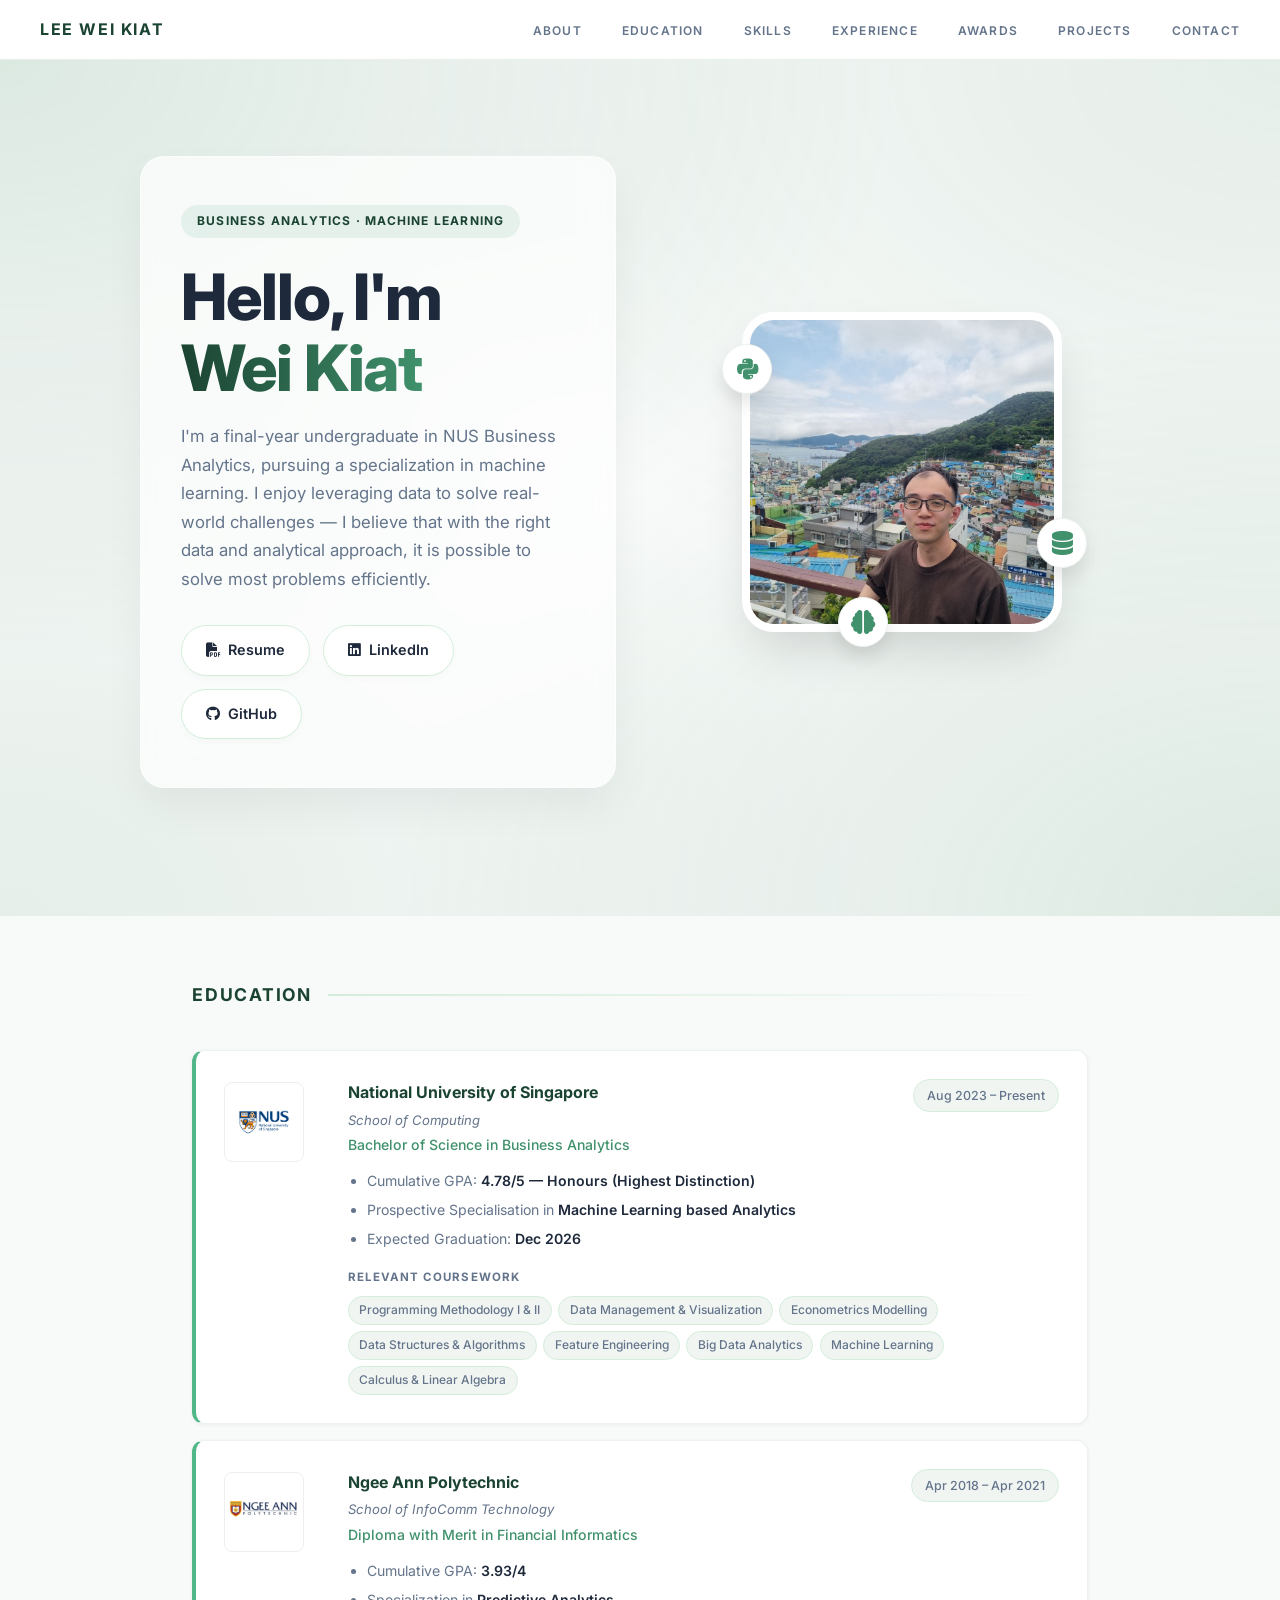
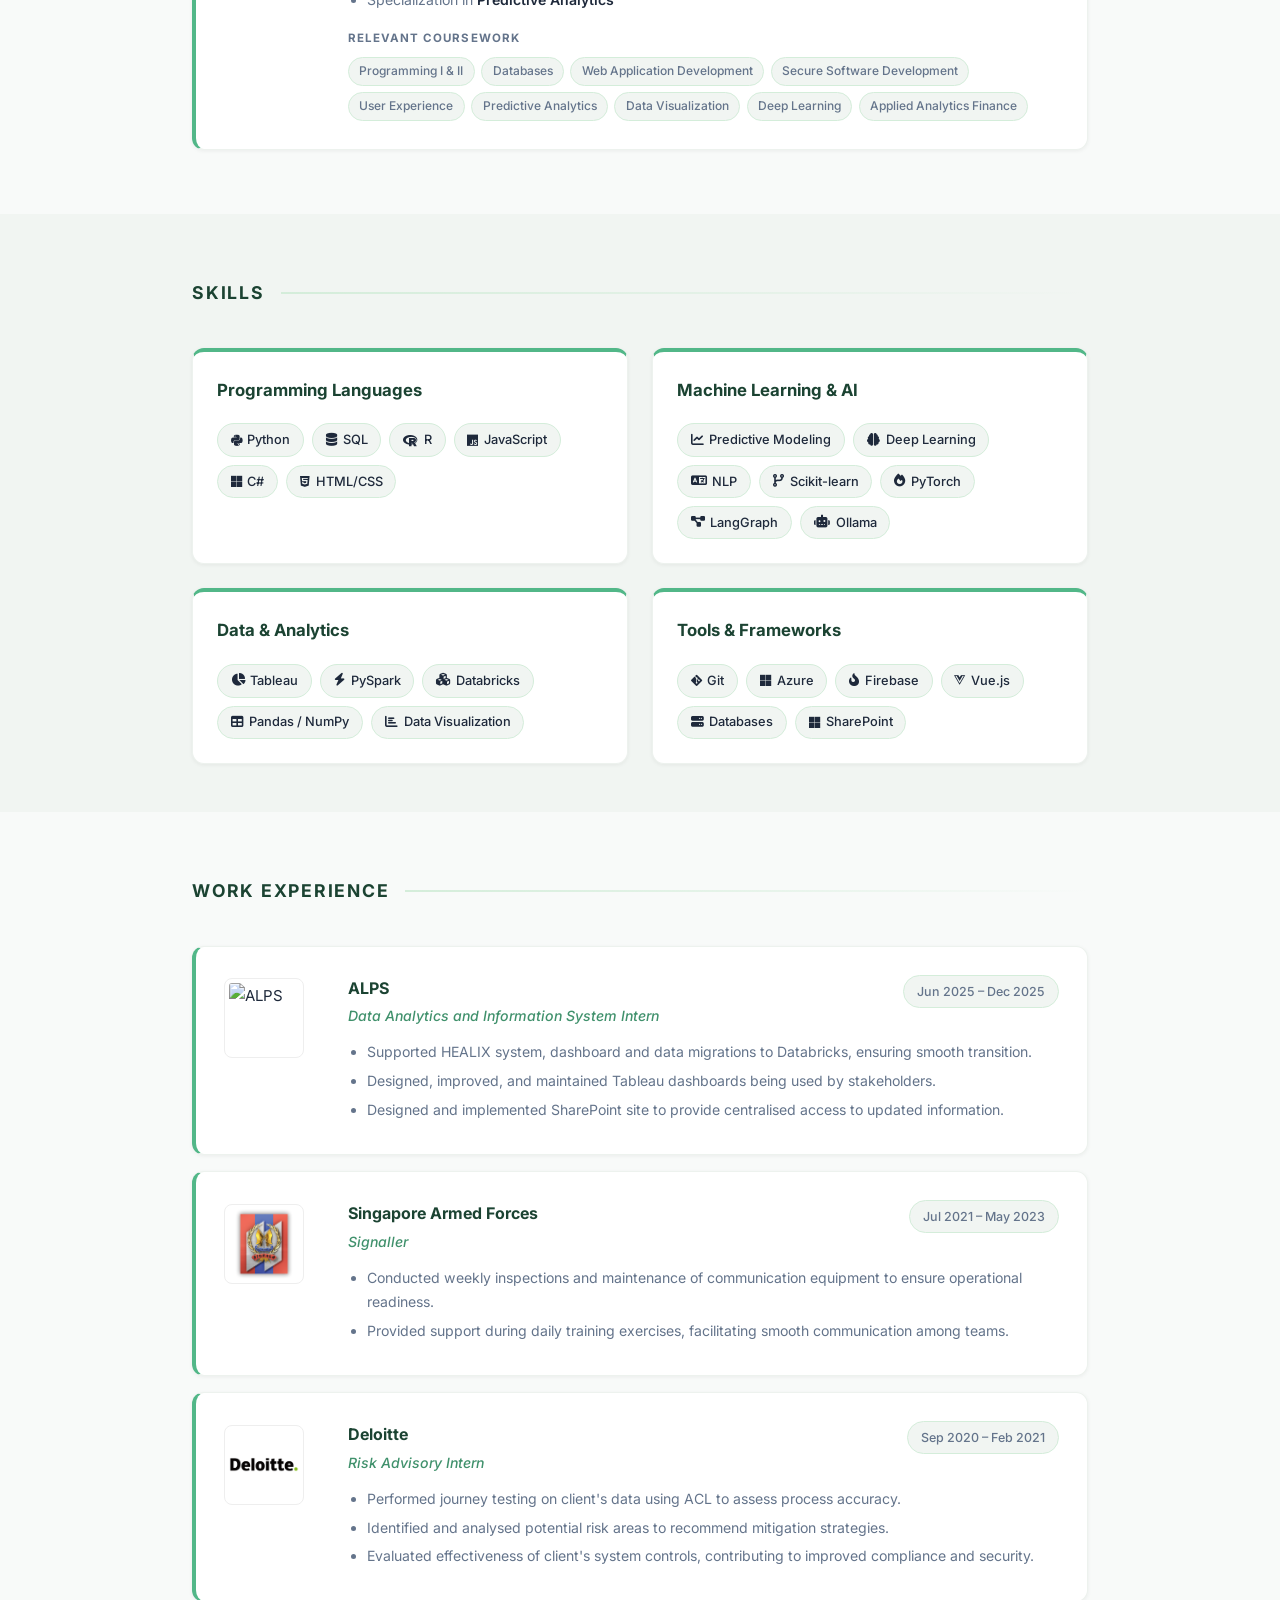
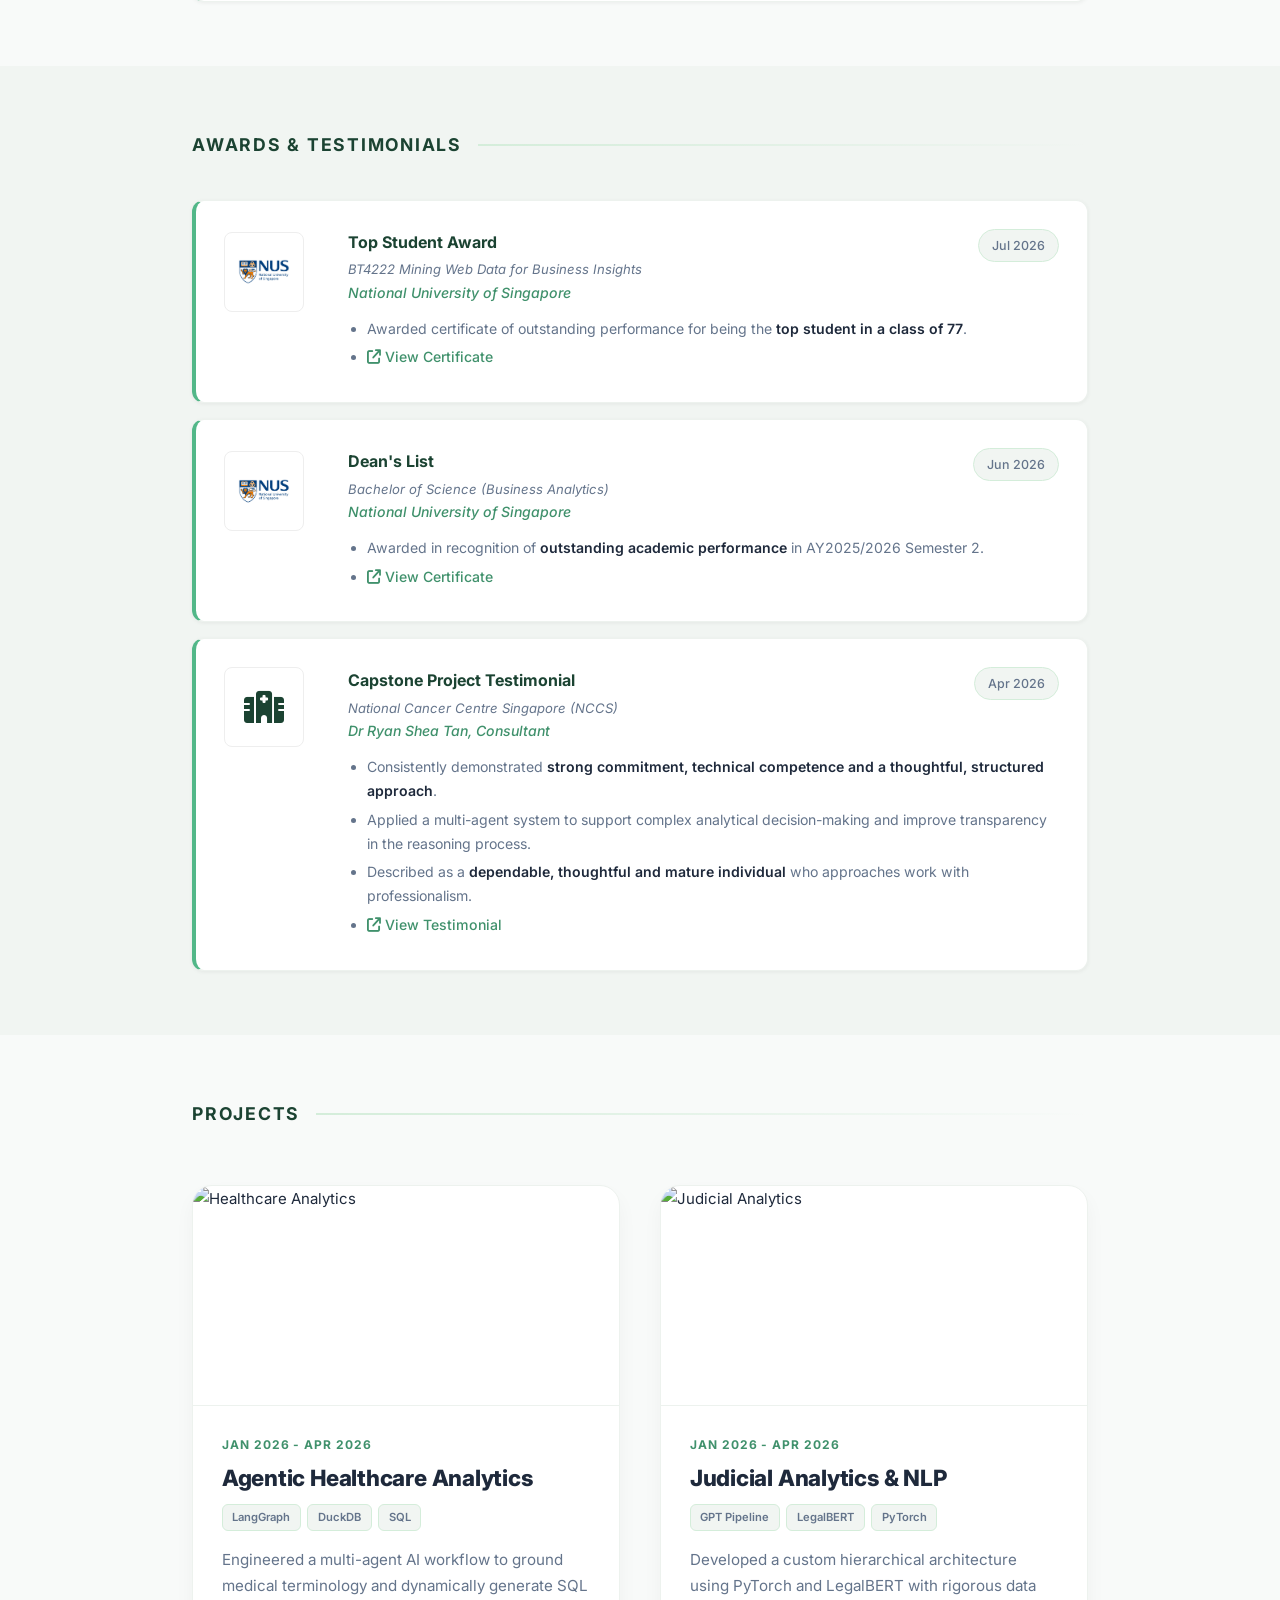
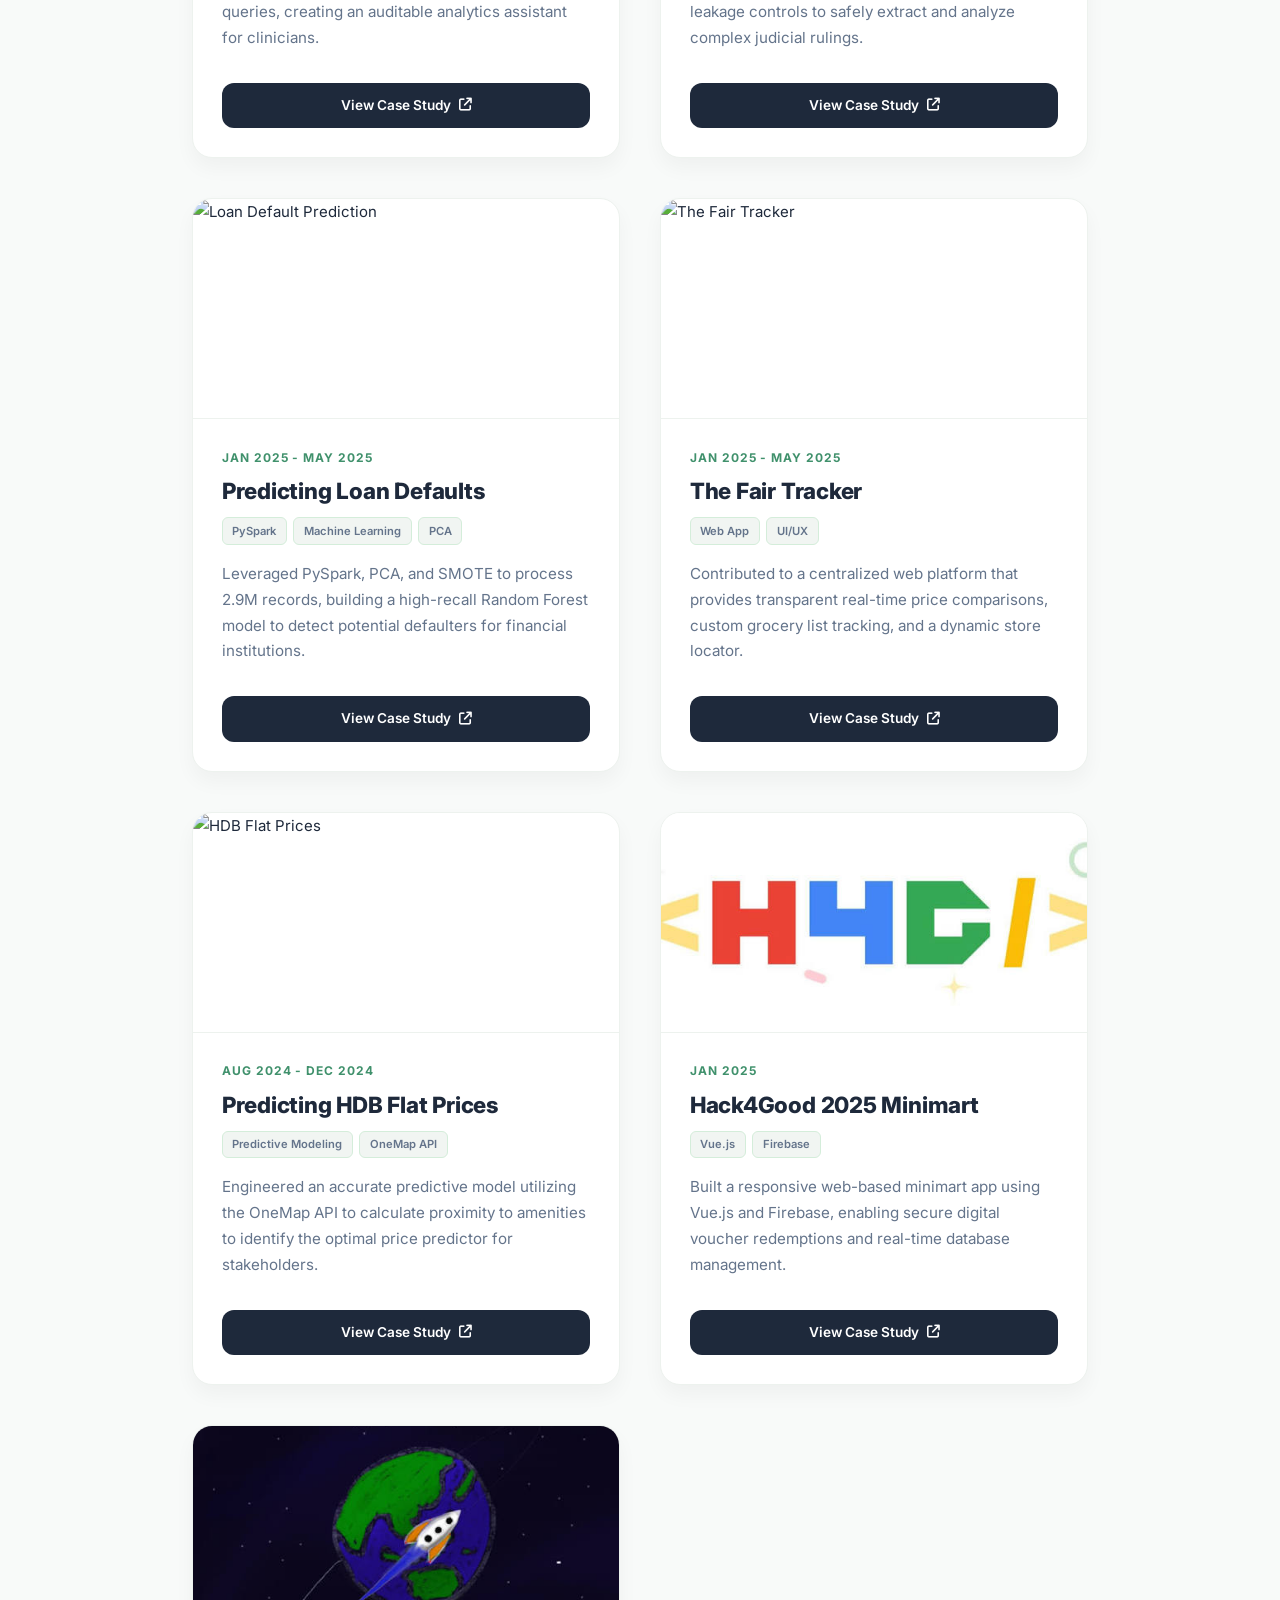
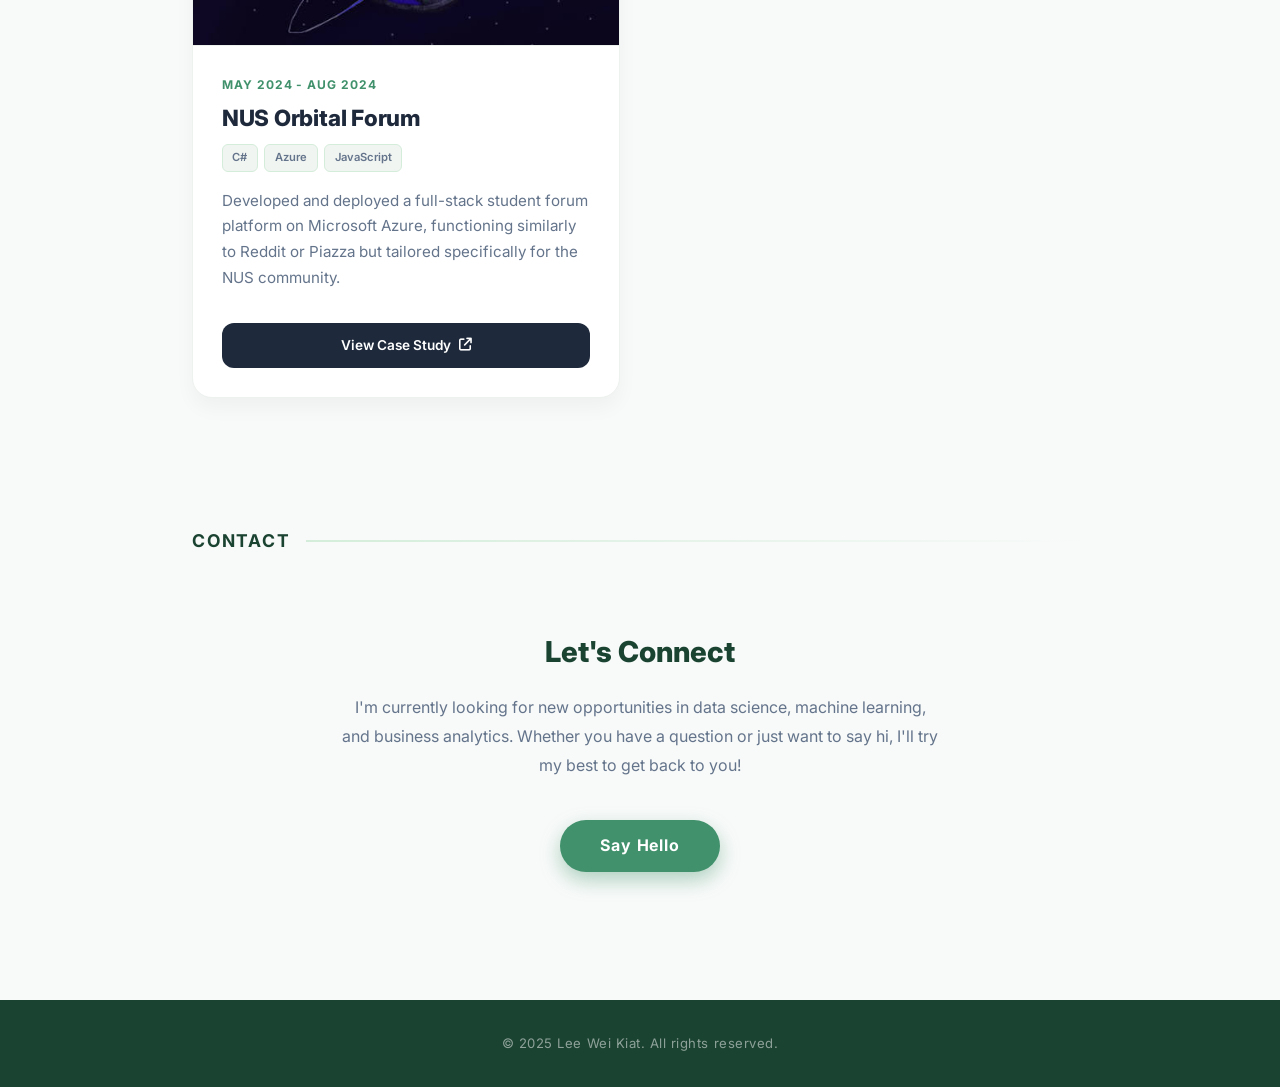
==== commit a458750d: "added awards" ====
--- a/index.html
+++ b/index.html
@@ -18,6 +18,7 @@
         <li><a href="#education">EDUCATION</a></li>
         <li><a href="#skills">SKILLS</a></li>
         <li><a href="#experience">EXPERIENCE</a></li>
+        <li><a href="#awards">AWARDS</a></li>
         <li><a href="#projects">PROJECTS</a></li>
         <li><a href="#contact">CONTACT</a></li>
       </ul>
@@ -74,7 +75,7 @@
               <div class="timeline-date">Aug 2023 – Present</div>
             </div>
             <ul>
-              <li>Cumulative GPA: <strong>4.76/5 — Honours (Highest Distinction)</strong></li>
+              <li>Cumulative GPA: <strong>4.78/5 — Honours (Highest Distinction)</strong></li>
               <li>Prospective Specialisation in <strong>Machine Learning based Analytics</strong></li>
               <li>Expected Graduation: <strong>Dec 2026</strong></li>
             </ul>
@@ -88,8 +89,7 @@
                 <span>Feature Engineering</span>
                 <span>Big Data Analytics</span>
                 <span>Machine Learning</span>
-                <span>Calculus &amp; Linear Algebra</span>
-
+                <span>Calculus &amp; Linear Algebra</span>  
               </div>
             </div>
           </div>
@@ -258,8 +258,79 @@
       </div>
     </section>
 
+    <!-- AWARDS & TESTIMONIALS -->
+    <section class="section section-alt" id="awards">
+      <div class="container">
+        <div class="section-header">
+          <h3>Awards & Testimonials</h3>
+        </div>
+
+        <div class="timeline-item">
+          <div class="timeline-logo">
+            <img src="images/nus_logo_full-horizontal.jpg" alt="NUS" />
+          </div>
+          <div class="timeline-content">
+            <div class="timeline-meta">
+              <div>
+                <h5>Top Student Award</h5>
+                <div class="institution">BT4222 Mining Web Data for Business Insights</div>
+                <div class="role">National University of Singapore</div>
+              </div>
+              <div class="timeline-date">Jul 2026</div>
+            </div>
+            <ul>
+              <li>Awarded certificate of outstanding performance for being the <strong>top student in a class of 77</strong>.</li>
+              <li><a href="certs/BT4222%20Top%20Student.pdf" target="_blank" style="color: var(--accent); text-decoration: none; font-weight: 500;"><i class="fa-solid fa-arrow-up-right-from-square"></i> View Certificate</a></li>
+            </ul>
+          </div>
+        </div>
+
+        <div class="timeline-item">
+          <div class="timeline-logo">
+            <img src="images/nus_logo_full-horizontal.jpg" alt="NUS" />
+          </div>
+          <div class="timeline-content">
+            <div class="timeline-meta">
+              <div>
+                <h5>Dean's List</h5>
+                <div class="institution">Bachelor of Science (Business Analytics)</div>
+                <div class="role">National University of Singapore</div>
+              </div>
+              <div class="timeline-date">Jun 2026</div>
+            </div>
+            <ul>
+              <li>Awarded in recognition of <strong>outstanding academic performance</strong> in AY2025/2026 Semester 2.</li>
+              <li><a href="certs/Dean's%20List.pdf" target="_blank" style="color: var(--accent); text-decoration: none; font-weight: 500;"><i class="fa-solid fa-arrow-up-right-from-square"></i> View Certificate</a></li>
+            </ul>
+          </div>
+        </div>
+
+        <div class="timeline-item">
+          <div class="timeline-logo" style="display: flex; align-items: center; justify-content: center; width: 80px; height: 80px; background: #ffffff; border-radius: 8px; border: 1px solid #eee; padding: 4px; color: var(--primary); font-size: 2rem;">
+            <i class="fa-solid fa-hospital"></i>
+          </div>
+          <div class="timeline-content">
+            <div class="timeline-meta">
+              <div>
+                <h5>Capstone Project Testimonial</h5>
+                <div class="institution">National Cancer Centre Singapore (NCCS)</div>
+                <div class="role">Dr Ryan Shea Tan, Consultant</div>
+              </div>
+              <div class="timeline-date">Apr 2026</div>
+            </div>
+            <ul>
+              <li>Consistently demonstrated <strong>strong commitment, technical competence and a thoughtful, structured approach</strong>.</li>
+              <li>Applied a multi-agent system to support complex analytical decision-making and improve transparency in the reasoning process.</li>
+              <li>Described as a <strong>dependable, thoughtful and mature individual</strong> who approaches work with professionalism.</li>
+              <li><a href="certs/Lee%20Wei%20Kiat%20Testimonial%20NCCS.pdf" target="_blank" style="color: var(--accent); text-decoration: none; font-weight: 500;"><i class="fa-solid fa-arrow-up-right-from-square"></i> View Testimonial</a></li>
+            </ul>
+          </div>
+        </div>
+      </div>
+    </section>
+
     <!-- PROJECTS -->
-    <section class="section section-alt" id="projects">
+    <section class="section" id="projects">
       <div class="container">
         <div class="section-header">
           <h3>Projects</h3>
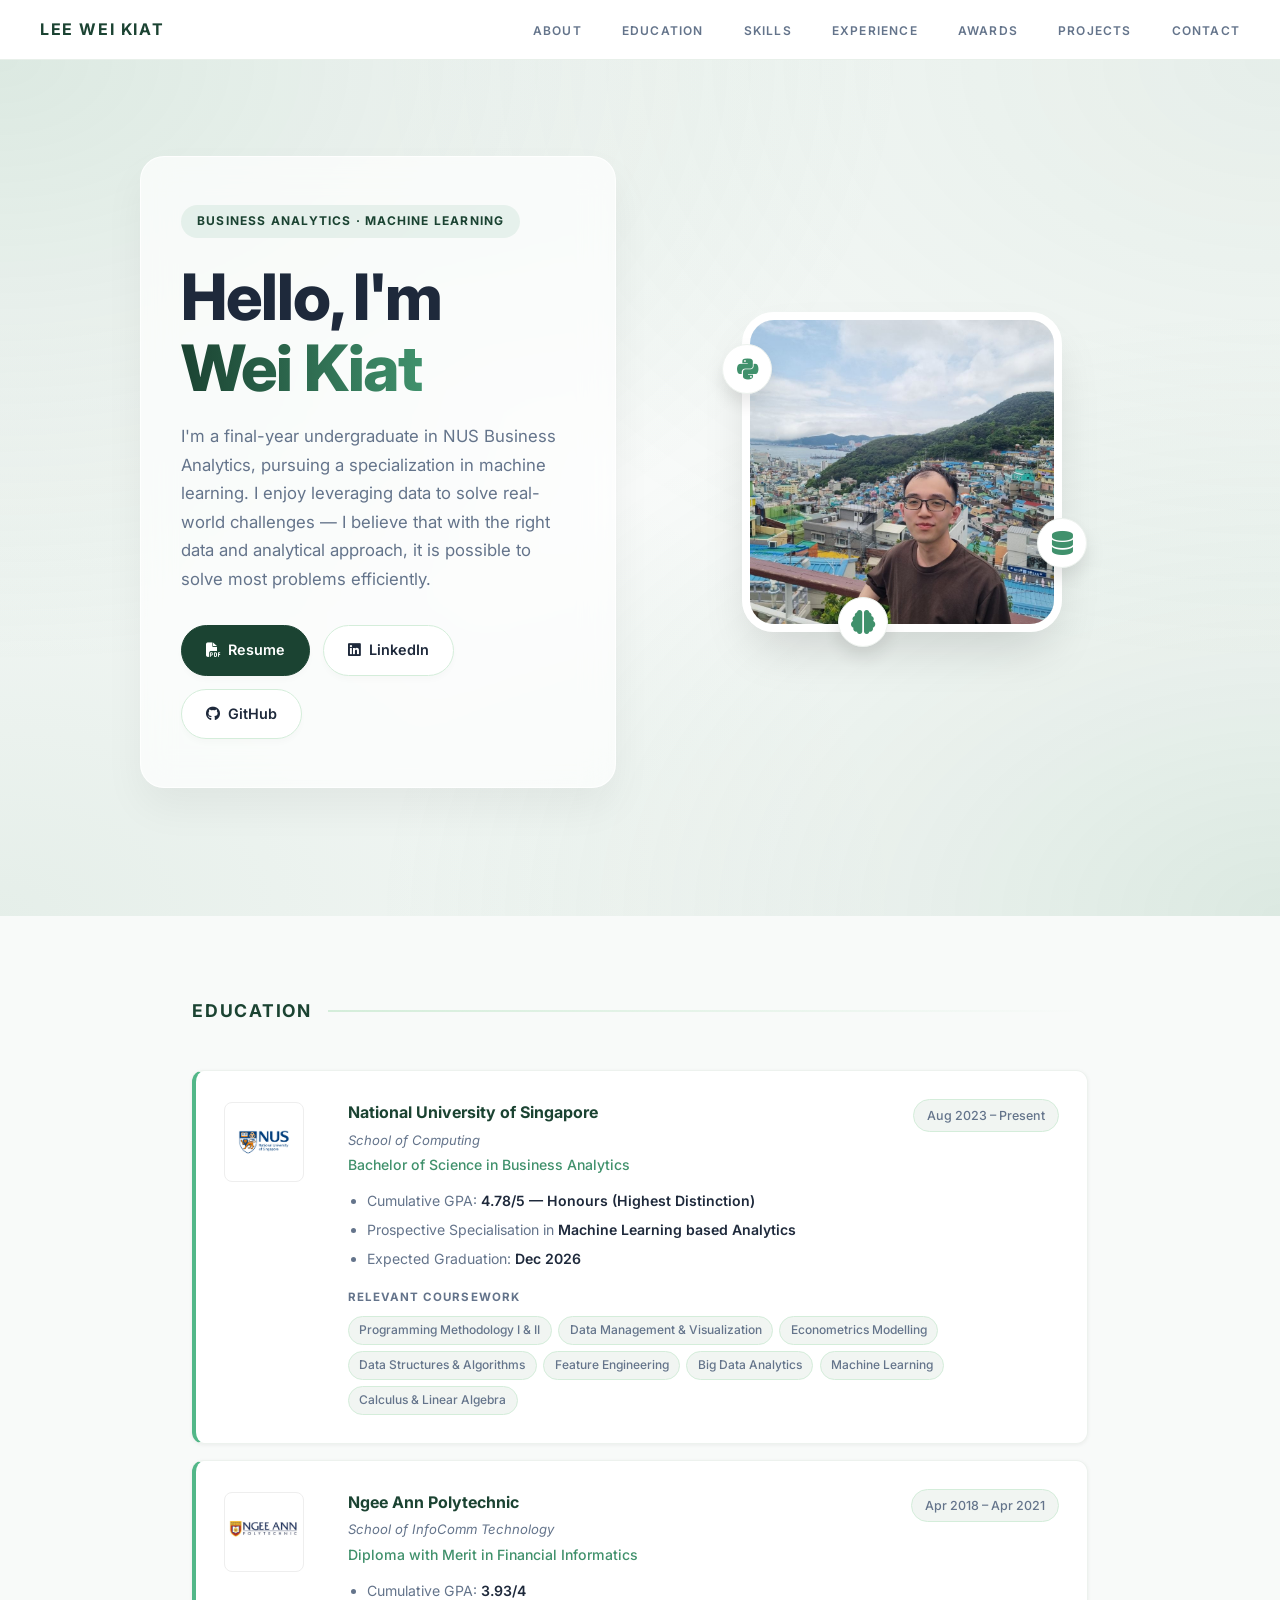
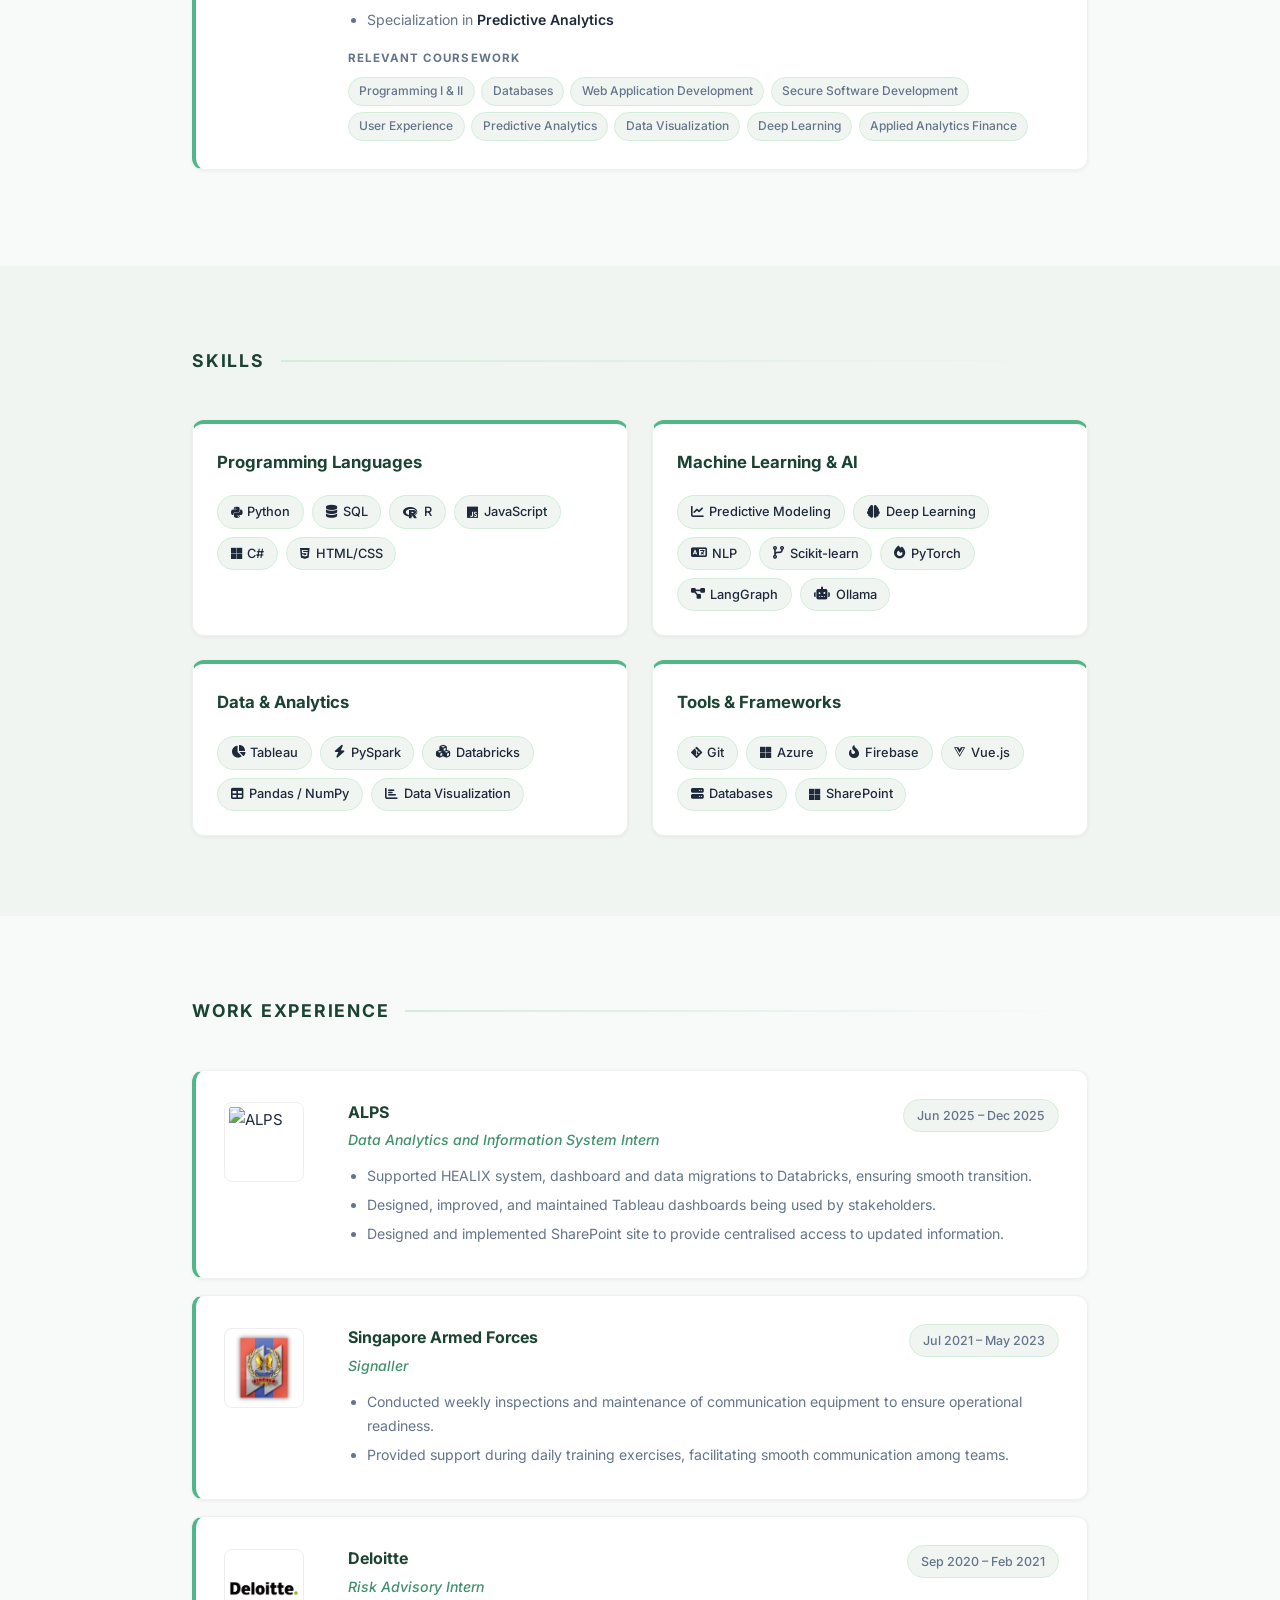
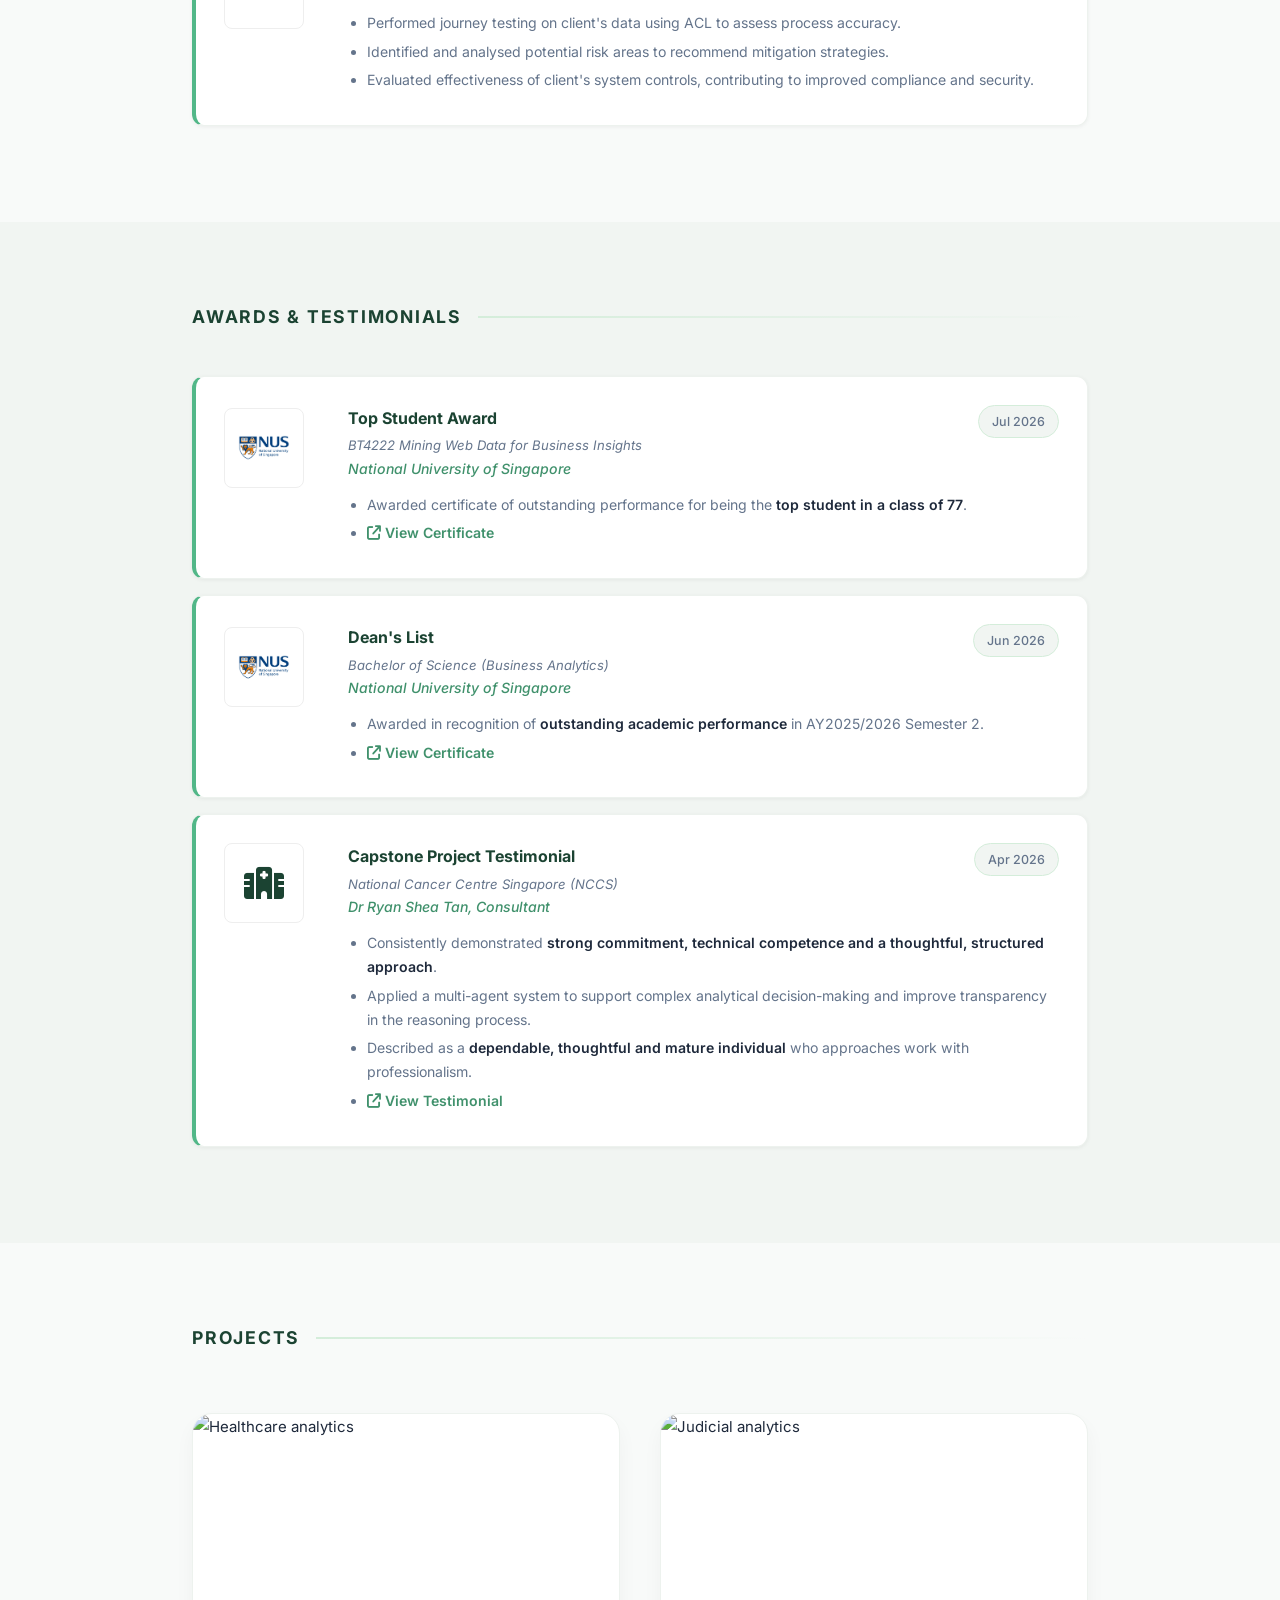
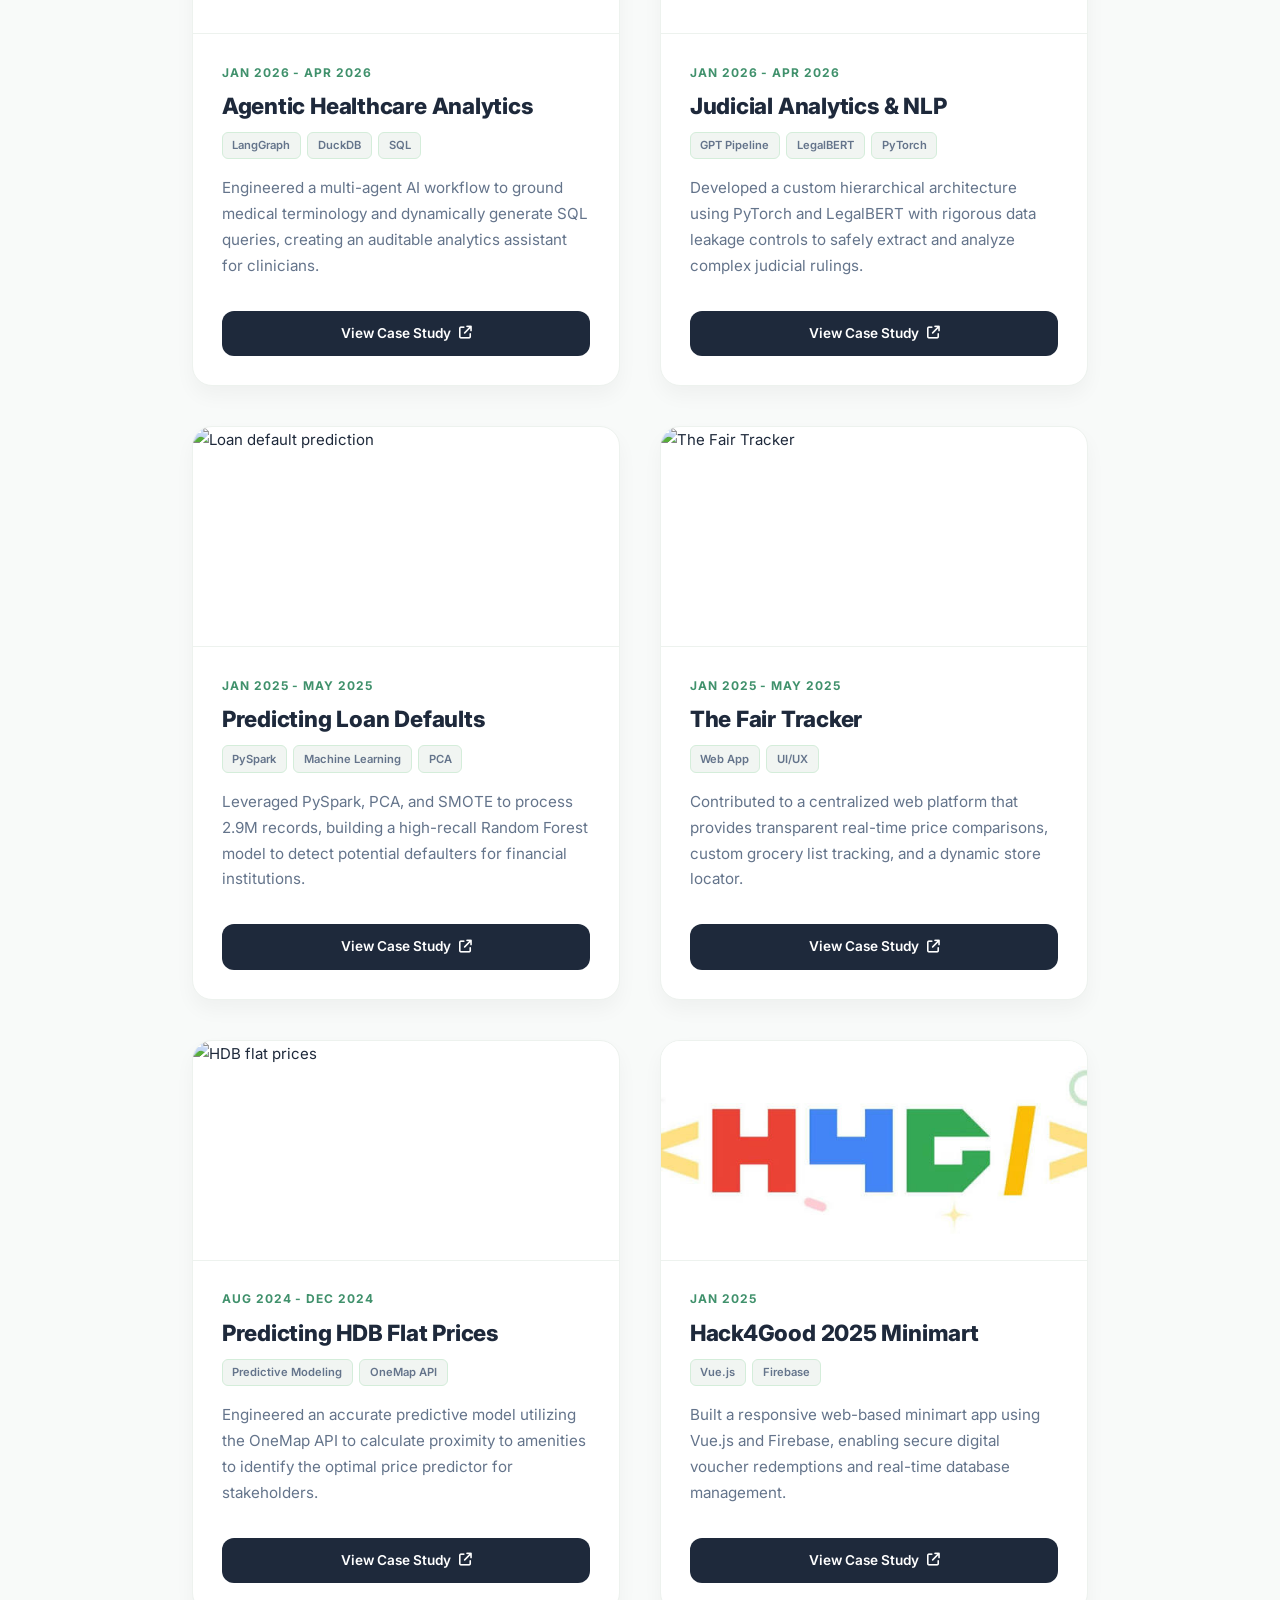
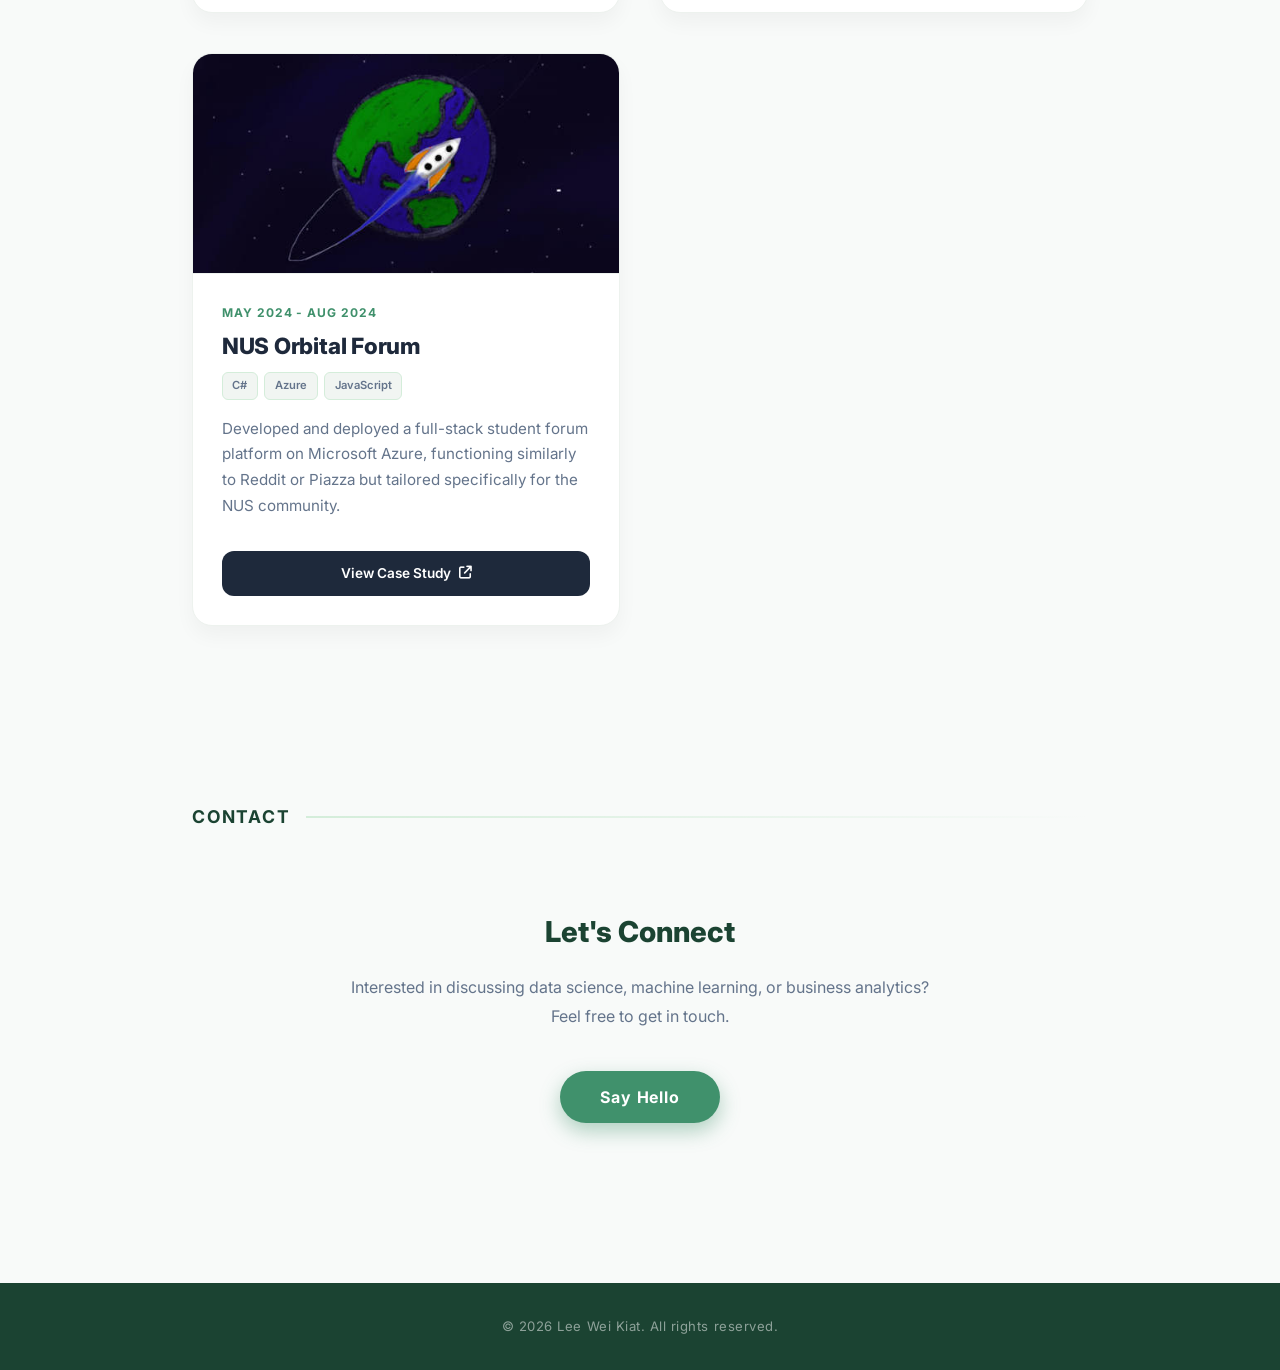
==== commit ea673322: "update" ====
--- a/index.html
+++ b/index.html
@@ -8,11 +8,13 @@
     <link href="https://fonts.googleapis.com/css2?family=Inter:wght@300;400;500;600;700;800&display=swap" rel="stylesheet" />
     <link rel="stylesheet" href="https://cdnjs.cloudflare.com/ajax/libs/font-awesome/6.4.0/css/all.min.css" />
     <link rel="stylesheet" href="style.css" />
-    <title>Lee Wei Kiat</title>
+    <meta name="description" content="Portfolio of Lee Wei Kiat, a Business Analytics undergraduate at the National University of Singapore." />
+    <title>Lee Wei Kiat | Business Analytics Portfolio</title>
   </head>
   <body>
+    <a class="skip-link" href="#main-content">Skip to content</a>
     <nav class="custom-navbar">
-      <div class="navbar-brand">LEE WEI KIAT</div>
+      <a class="navbar-brand" href="#about" aria-label="Lee Wei Kiat — back to top">LEE WEI KIAT</a>
       <ul class="navbar-links" id="navbar-links">
         <li><a href="#about">ABOUT</a></li>
         <li><a href="#education">EDUCATION</a></li>
@@ -22,10 +24,13 @@
         <li><a href="#projects">PROJECTS</a></li>
         <li><a href="#contact">CONTACT</a></li>
       </ul>
-      <div class="hamburger" id="hamburger">&#9776;</div>
+      <button class="hamburger" id="hamburger" type="button" aria-label="Open navigation menu" aria-controls="navbar-links" aria-expanded="false">
+        <i class="fa-solid fa-bars" aria-hidden="true"></i>
+      </button>
     </nav>
 
     <!-- HERO / ABOUT -->
+    <main id="main-content">
     <section class="hero" id="about">
       <div class="hero-mesh-bg"></div>
       <div class="hero-inner">
@@ -38,14 +43,14 @@
             data and analytical approach, it is possible to solve most problems efficiently.
           </p>
           <div class="hero-links">
-            <a href="files/Lee Wei Kiat Resume.pdf" class="hero-btn" target="_blank"><i class="fa-solid fa-file-pdf"></i> Resume</a>
-            <a href="https://www.linkedin.com/in/lee-wei-kiat/" class="hero-btn" target="_blank"><i class="fa-brands fa-linkedin"></i> LinkedIn</a>
-            <a href="https://github.com/weikiatt" class="hero-btn" target="_blank"><i class="fa-brands fa-github"></i> GitHub</a>
+            <a href="files/Lee Wei Kiat Resume.pdf" class="hero-btn hero-btn-primary" target="_blank" rel="noopener noreferrer"><i class="fa-solid fa-file-pdf" aria-hidden="true"></i> Resume</a>
+            <a href="https://www.linkedin.com/in/lee-wei-kiat/" class="hero-btn" target="_blank" rel="noopener noreferrer"><i class="fa-brands fa-linkedin" aria-hidden="true"></i> LinkedIn</a>
+            <a href="https://github.com/weikiatt" class="hero-btn" target="_blank" rel="noopener noreferrer"><i class="fa-brands fa-github" aria-hidden="true"></i> GitHub</a>
           </div>
         </div>
         <div class="hero-visual">
           <div class="profile-container">
-            <img src="images/profile_picture.jpg" alt="Wei Kiat" class="hero-profile-img" />
+            <img src="images/profile_picture.jpg" alt="Portrait of Lee Wei Kiat" class="hero-profile-img" />
             <div class="floating-badge badge-1"><i class="fa-brands fa-python"></i></div>
             <div class="floating-badge badge-2"><i class="fa-solid fa-database"></i></div>
             <div class="floating-badge badge-3"><i class="fa-solid fa-brain"></i></div>
@@ -280,7 +285,7 @@
             </div>
             <ul>
               <li>Awarded certificate of outstanding performance for being the <strong>top student in a class of 77</strong>.</li>
-              <li><a href="certs/BT4222%20Top%20Student.pdf" target="_blank" style="color: var(--accent); text-decoration: none; font-weight: 500;"><i class="fa-solid fa-arrow-up-right-from-square"></i> View Certificate</a></li>
+              <li><a href="certs/BT4222%20Top%20Student.pdf" class="text-link" target="_blank" rel="noopener noreferrer"><i class="fa-solid fa-arrow-up-right-from-square" aria-hidden="true"></i> View Certificate</a></li>
             </ul>
           </div>
         </div>
@@ -300,7 +305,7 @@
             </div>
             <ul>
               <li>Awarded in recognition of <strong>outstanding academic performance</strong> in AY2025/2026 Semester 2.</li>
-              <li><a href="certs/Dean's%20List.pdf" target="_blank" style="color: var(--accent); text-decoration: none; font-weight: 500;"><i class="fa-solid fa-arrow-up-right-from-square"></i> View Certificate</a></li>
+              <li><a href="certs/Dean's%20List.pdf" class="text-link" target="_blank" rel="noopener noreferrer"><i class="fa-solid fa-arrow-up-right-from-square" aria-hidden="true"></i> View Certificate</a></li>
             </ul>
           </div>
         </div>
@@ -322,7 +327,7 @@
               <li>Consistently demonstrated <strong>strong commitment, technical competence and a thoughtful, structured approach</strong>.</li>
               <li>Applied a multi-agent system to support complex analytical decision-making and improve transparency in the reasoning process.</li>
               <li>Described as a <strong>dependable, thoughtful and mature individual</strong> who approaches work with professionalism.</li>
-              <li><a href="certs/Lee%20Wei%20Kiat%20Testimonial%20NCCS.pdf" target="_blank" style="color: var(--accent); text-decoration: none; font-weight: 500;"><i class="fa-solid fa-arrow-up-right-from-square"></i> View Testimonial</a></li>
+              <li><a href="certs/Lee%20Wei%20Kiat%20Testimonial%20NCCS.pdf" class="text-link" target="_blank" rel="noopener noreferrer"><i class="fa-solid fa-arrow-up-right-from-square" aria-hidden="true"></i> View Testimonial</a></li>
             </ul>
           </div>
         </div>
@@ -341,7 +346,7 @@
           <!-- Healthcare -->
           <div class="project-card-modern">
             <div class="card-image">
-              <img src="https://images.unsplash.com/photo-1576091160399-112ba8d25d1d?auto=format&fit=crop&q=80&w=800" alt="Healthcare Analytics" />
+              <img src="https://images.unsplash.com/photo-1576091160399-112ba8d25d1d?auto=format&fit=crop&q=80&w=800" alt="Healthcare analytics" loading="lazy" />
             </div>
             <div class="card-content">
               <div class="card-date">Jan 2026 - Apr 2026</div>
@@ -359,7 +364,7 @@
           <!-- Judicial -->
           <div class="project-card-modern">
             <div class="card-image">
-              <img src="https://images.unsplash.com/photo-1505664194779-8beaceb93744?auto=format&fit=crop&q=80&w=800" alt="Judicial Analytics" />
+              <img src="https://images.unsplash.com/photo-1505664194779-8beaceb93744?auto=format&fit=crop&q=80&w=800" alt="Judicial analytics" loading="lazy" />
             </div>
             <div class="card-content">
               <div class="card-date">Jan 2026 - Apr 2026</div>
@@ -377,7 +382,7 @@
           <!-- Loan -->
           <div class="project-card-modern">
             <div class="card-image">
-              <img src="https://images.unsplash.com/photo-1554224155-8d04cb21cd6c?auto=format&fit=crop&q=80&w=800" alt="Loan Default Prediction" />
+              <img src="https://images.unsplash.com/photo-1554224155-8d04cb21cd6c?auto=format&fit=crop&q=80&w=800" alt="Loan default prediction" loading="lazy" />
             </div>
             <div class="card-content">
               <div class="card-date">Jan 2025 - May 2025</div>
@@ -395,7 +400,7 @@
           <!-- TFT -->
           <div class="project-card-modern">
             <div class="card-image">
-              <img src="https://images.unsplash.com/photo-1542838132-92c53300491e?auto=format&fit=crop&q=80&w=800" alt="The Fair Tracker" />
+              <img src="https://images.unsplash.com/photo-1542838132-92c53300491e?auto=format&fit=crop&q=80&w=800" alt="The Fair Tracker" loading="lazy" />
             </div>
             <div class="card-content">
               <div class="card-date">Jan 2025 - May 2025</div>
@@ -413,7 +418,7 @@
           <!-- HDB -->
           <div class="project-card-modern">
             <div class="card-image">
-              <img src="https://images.unsplash.com/photo-1555899434-94d1368aa7af?auto=format&fit=crop&q=80&w=800" alt="HDB Flat Prices" />
+              <img src="https://images.unsplash.com/photo-1555899434-94d1368aa7af?auto=format&fit=crop&q=80&w=800" alt="HDB flat prices" loading="lazy" />
             </div>
             <div class="card-content">
               <div class="card-date">Aug 2024 - Dec 2024</div>
@@ -431,7 +436,7 @@
           <!-- H4G -->
           <div class="project-card-modern">
             <div class="card-image">
-              <img src="images/H4G.jpg" alt="Hack4Good" />
+              <img src="images/H4G.jpg" alt="Hack4Good" loading="lazy" />
             </div>
             <div class="card-content">
               <div class="card-date">Jan 2025</div>
@@ -449,7 +454,7 @@
           <!-- Orbital -->
           <div class="project-card-modern">
             <div class="card-image">
-              <img src="images/orbital.jpg" alt="NUS Orbital" />
+              <img src="images/orbital.jpg" alt="NUS Orbital" loading="lazy" />
             </div>
             <div class="card-content">
               <div class="card-date">May 2024 - Aug 2024</div>
@@ -468,9 +473,6 @@
       </div>
     </section>
 
-    <!-- CONTACT -->
-
-
     <section class="section" id="contact">
       <div class="container">
         <div class="section-header">
@@ -478,14 +480,15 @@
         </div>
         <div class="contact-wrapper">
           <h4 class="contact-title">Let's Connect</h4>
-          <p class="contact-text">I'm currently looking for new opportunities in data science, machine learning, and business analytics. Whether you have a question or just want to say hi, I'll try my best to get back to you!</p>
+          <p class="contact-text">Interested in discussing data science, machine learning, or business analytics? Feel free to get in touch.</p>
           <a href="mailto:lolweikiat@gmail.com" class="btn-contact">Say Hello</a>
         </div>
       </div>
     </section>
+    </main>
 
     <footer class="site-footer">
-      <p>&copy; 2025 Lee Wei Kiat. All rights reserved.</p>
+      <p>&copy; 2026 Lee Wei Kiat. All rights reserved.</p>
     </footer>
 
     <script src="script.js"></script>
--- a/style.css
+++ b/style.css
@@ -23,6 +23,7 @@
 
 html {
   scroll-behavior: smooth;
+  scroll-padding-top: 76px;
 }
 
 body {
@@ -31,6 +32,31 @@
   color: var(--text);
   line-height: 1.7;
   font-size: 15px;
+}
+
+a:focus-visible,
+button:focus-visible {
+  outline: 3px solid rgba(64, 145, 108, 0.45);
+  outline-offset: 3px;
+}
+
+.skip-link {
+  position: fixed;
+  top: 0.8rem;
+  left: 0.8rem;
+  z-index: 2000;
+  padding: 0.6rem 0.9rem;
+  border-radius: 0.5rem;
+  background: var(--primary);
+  color: #fff;
+  font-weight: 700;
+  text-decoration: none;
+  transform: translateY(-150%);
+  transition: transform 0.2s ease;
+}
+
+.skip-link:focus {
+  transform: translateY(0);
 }
 
 /* =========================================
@@ -98,6 +124,7 @@
   font-weight: 700;
   color: var(--primary);
   letter-spacing: 0.1em;
+  text-decoration: none;
 }
 
 .navbar-links {
@@ -126,6 +153,7 @@
   color: var(--primary);
   background: none;
   border: none;
+  padding: 0.35rem;
 }
 
 /* =========================================
@@ -176,7 +204,7 @@
   background: rgba(255, 255, 255, 0.7);
   backdrop-filter: blur(16px);
   -webkit-backdrop-filter: blur(16px);
-  border: 1px solid rgba(255, 255, 255, 0.5);
+  border: 1px solid rgba(255, 255, 255, 0.8);
   border-radius: 24px;
   padding: 3rem 2.5rem;
   box-shadow: 0 20px 40px rgba(0,0,0,0.05);
@@ -250,6 +278,18 @@
   box-shadow: 0 6px 12px rgba(0,0,0,0.05);
 }
 
+.hero-btn-primary {
+  color: #fff;
+  background: var(--primary);
+  border-color: var(--primary);
+}
+
+.hero-btn-primary:hover {
+  color: #fff;
+  background: var(--accent);
+  border-color: var(--accent);
+}
+
 .hero-visual {
   display: flex;
   justify-content: center;
@@ -310,7 +350,7 @@
    SECTIONS
    ========================================= */
 .section {
-  padding: 4rem 0 3rem;
+  padding: 5rem 0;
 }
 
 .section-alt {
@@ -337,6 +377,10 @@
   letter-spacing: 0.1em;
   white-space: nowrap;
   text-transform: uppercase;
+}
+
+.section-header {
+  margin-bottom: 2.75rem;
 }
 
 .section-header::after {
@@ -360,12 +404,13 @@
   box-shadow: var(--shadow-sm);
   border: 1px solid #edf2ee;
   border-left: 4px solid var(--accent-light);
-  transition: transform 0.2s, box-shadow 0.2s;
+  transition: transform 0.2s, box-shadow 0.2s, border-color 0.2s;
 }
 
 .timeline-item:hover {
   transform: translateY(-2px);
   box-shadow: var(--shadow-md);
+  border-color: rgba(82, 183, 136, 0.45);
 }
 
 .timeline-logo {
@@ -475,6 +520,18 @@
   padding: 0.2rem 0.65rem;
   border-radius: 50px;
   font-weight: 500;
+}
+
+.text-link {
+  color: var(--accent);
+  font-weight: 600;
+  text-decoration: none;
+}
+
+.text-link:hover {
+  color: var(--primary);
+  text-decoration: underline;
+  text-underline-offset: 0.18em;
 }
 
 /* =========================================
@@ -556,6 +613,10 @@
   display: flex;
   flex-direction: column;
   transition: transform 0.3s ease, box-shadow 0.3s ease;
+}
+
+.project-card-modern:focus-within {
+  box-shadow: 0 20px 40px rgba(0, 0, 0, 0.1);
 }
 
 .project-card-modern:hover {
@@ -713,7 +774,7 @@
    PROJECT DETAIL PAGES
    ========================================= */
 .project-page-section {
-  padding-top: 8rem;
+  padding: 6rem 0 4rem;
   min-height: 80vh;
 }
 
@@ -723,12 +784,15 @@
   border-radius: 12px;
   box-shadow: 0 4px 20px rgba(0,0,0,0.05);
   border: 1px solid #edf2ee;
+  border-top: 4px solid var(--accent-light);
+  max-width: 800px;
 }
 
 .details-heading {
   color: var(--primary);
   margin-bottom: 1rem;
-  font-size: 1.2rem;
+  font-size: 1.15rem;
+  letter-spacing: -0.01em;
 }
 
 .details-text {
@@ -746,6 +810,11 @@
 
 .details-list-item {
   margin-bottom: 0.5rem;
+}
+
+.project-details-card .btn-case-study {
+  width: auto;
+  min-width: 180px;
 }
 
 /* =========================================
@@ -808,7 +877,19 @@
   }
 
   .hero-visual {
-    display: none;
+    display: flex;
+    order: -1;
+  }
+
+  .profile-container {
+    width: 190px;
+    height: 190px;
+  }
+
+  .floating-badge {
+    width: 38px;
+    height: 38px;
+    font-size: 1.05rem;
   }
 
   .hero {
@@ -848,4 +929,23 @@
   .container {
     padding: 0 1.25rem;
   }
-}
+
+  .section {
+    padding: 3.75rem 0;
+  }
+
+  .project-page-section {
+    padding-top: 4.5rem;
+  }
+}
+
+@media (prefers-reduced-motion: reduce) {
+  *,
+  *::before,
+  *::after {
+    animation-duration: 0.01ms !important;
+    animation-iteration-count: 1 !important;
+    scroll-behavior: auto !important;
+    transition-duration: 0.01ms !important;
+  }
+}
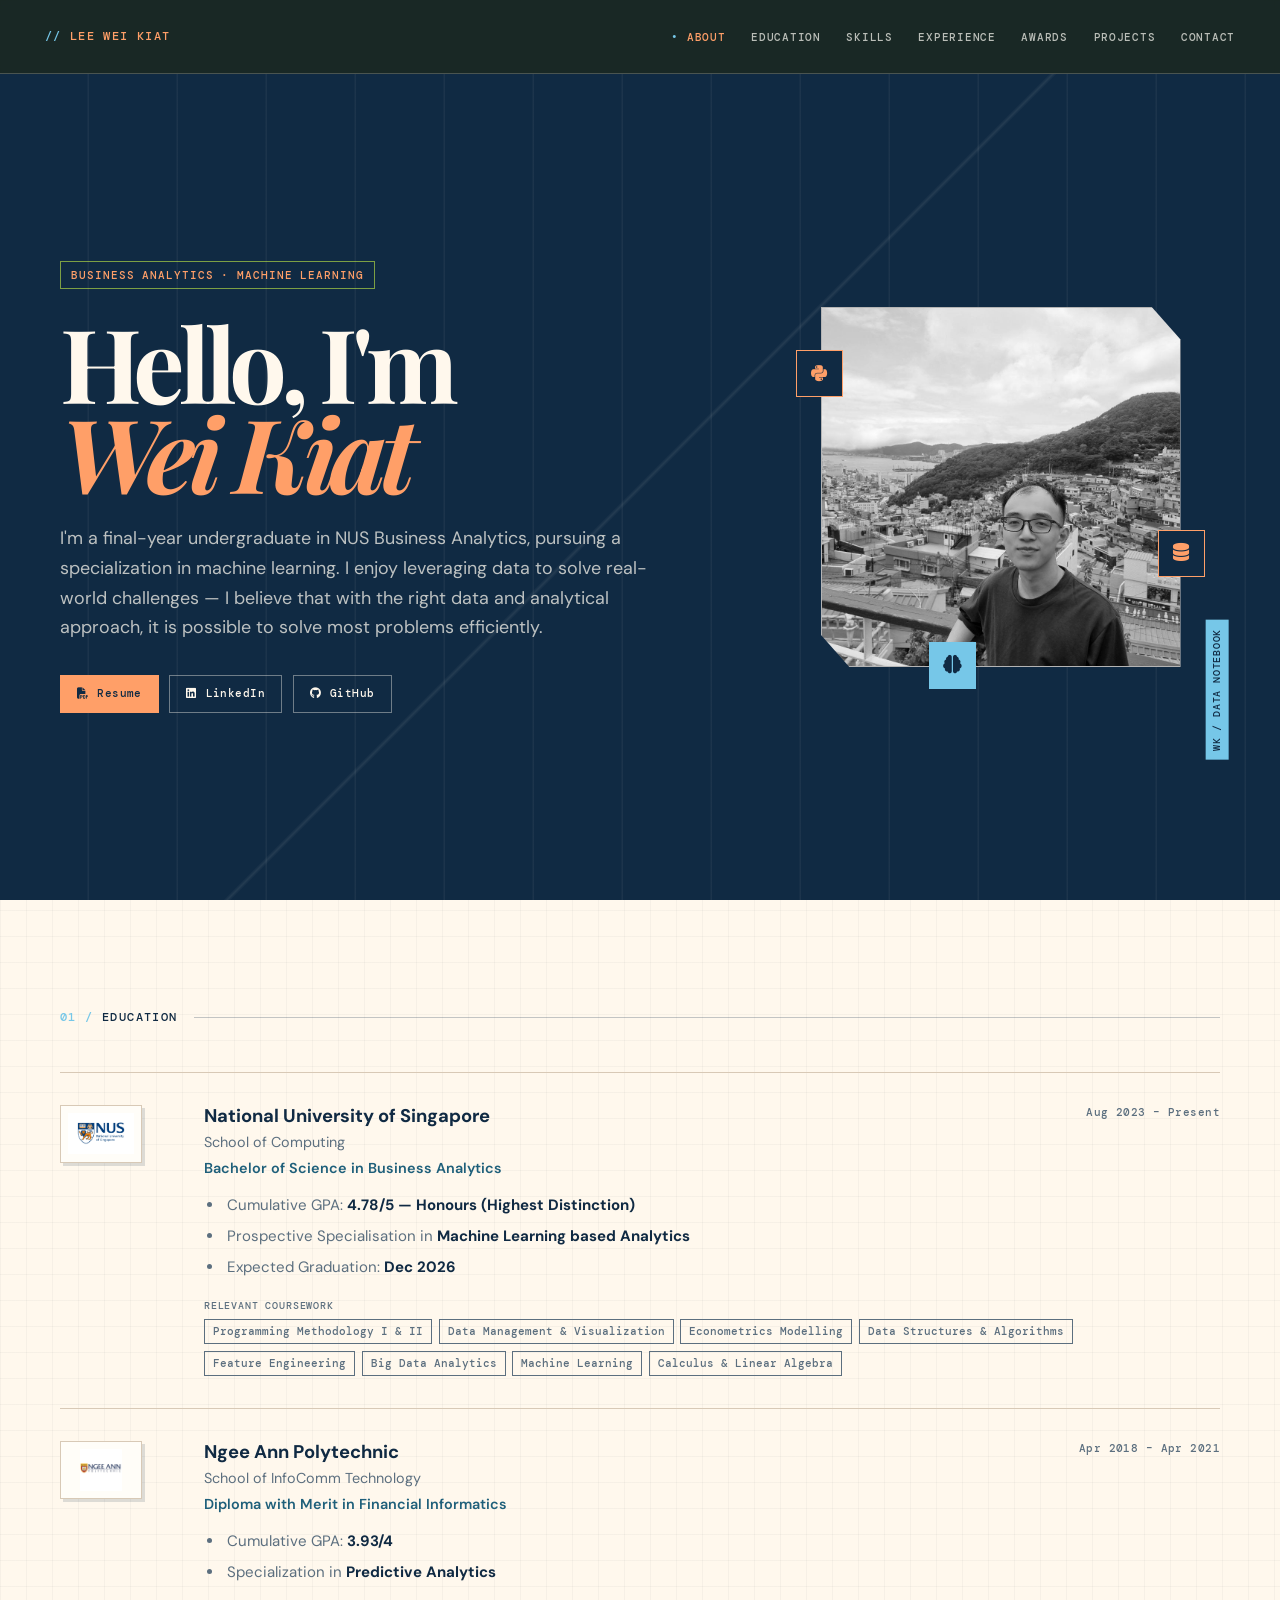
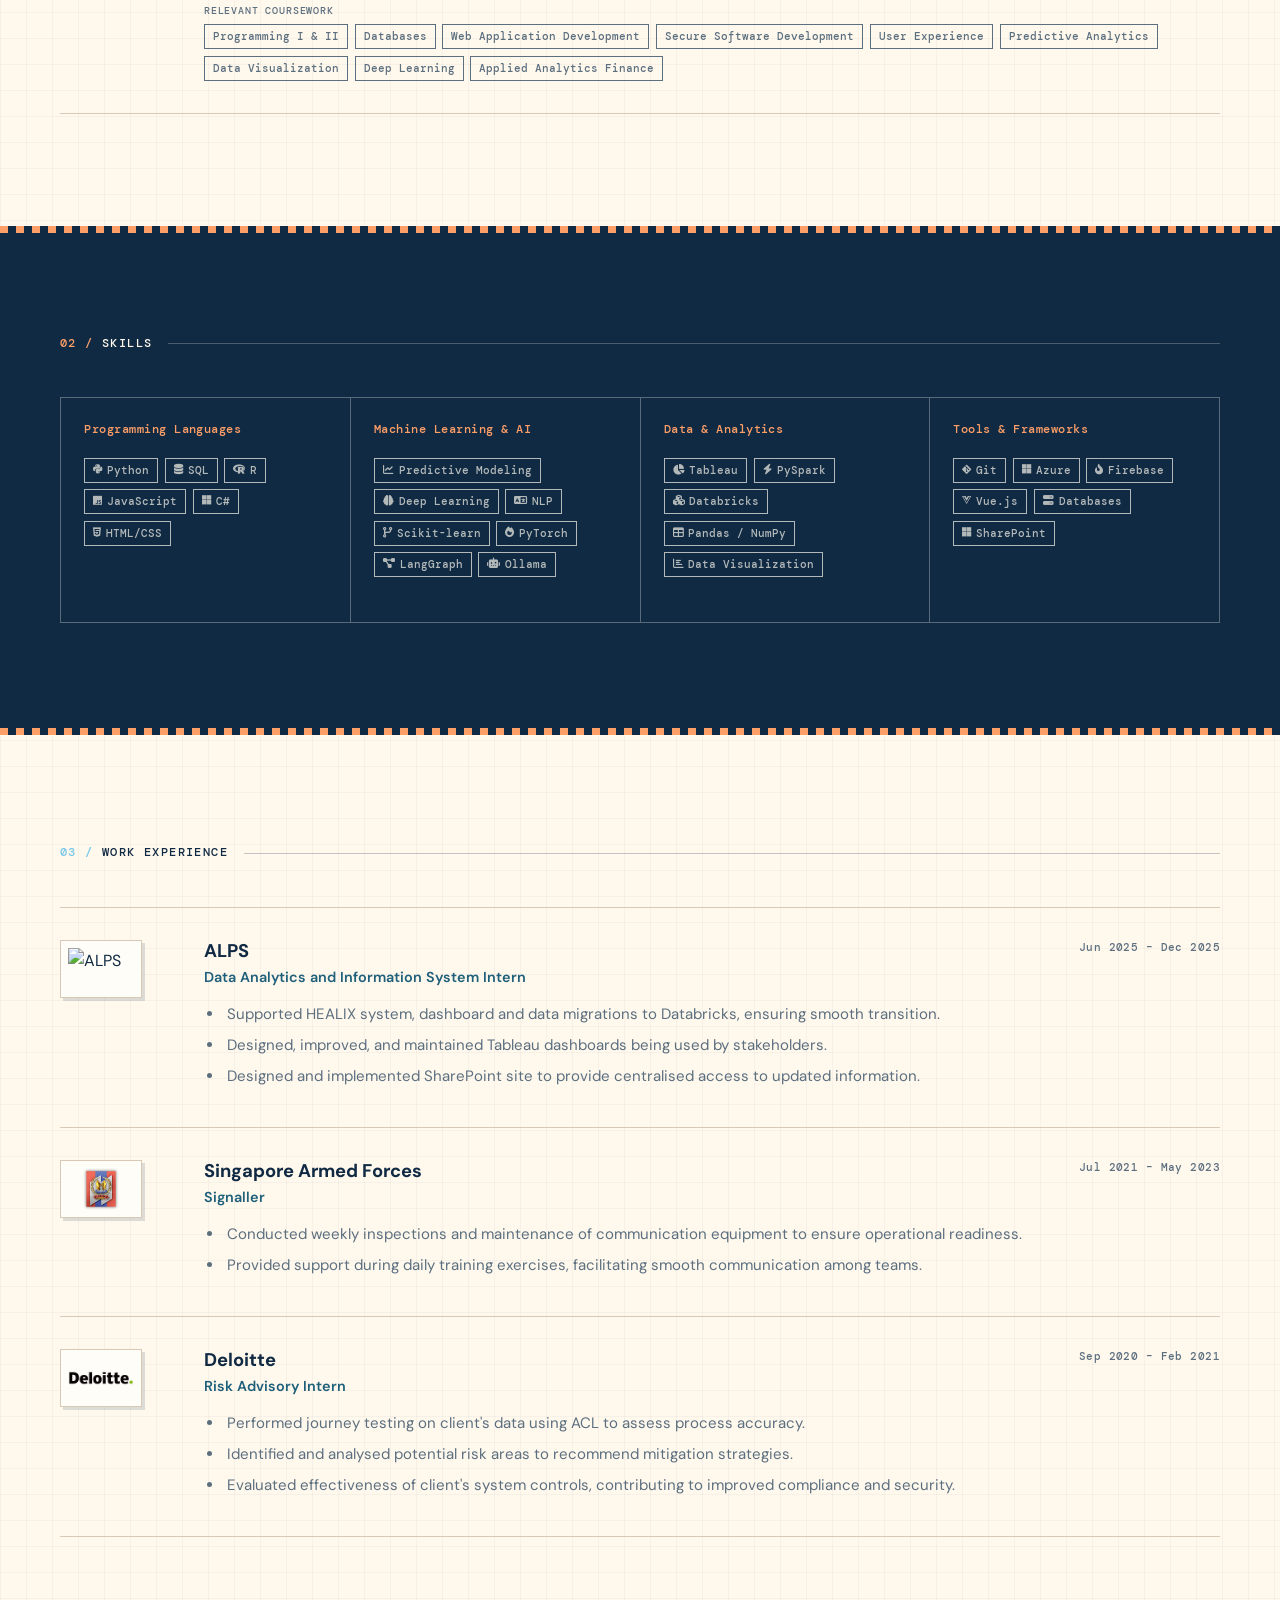
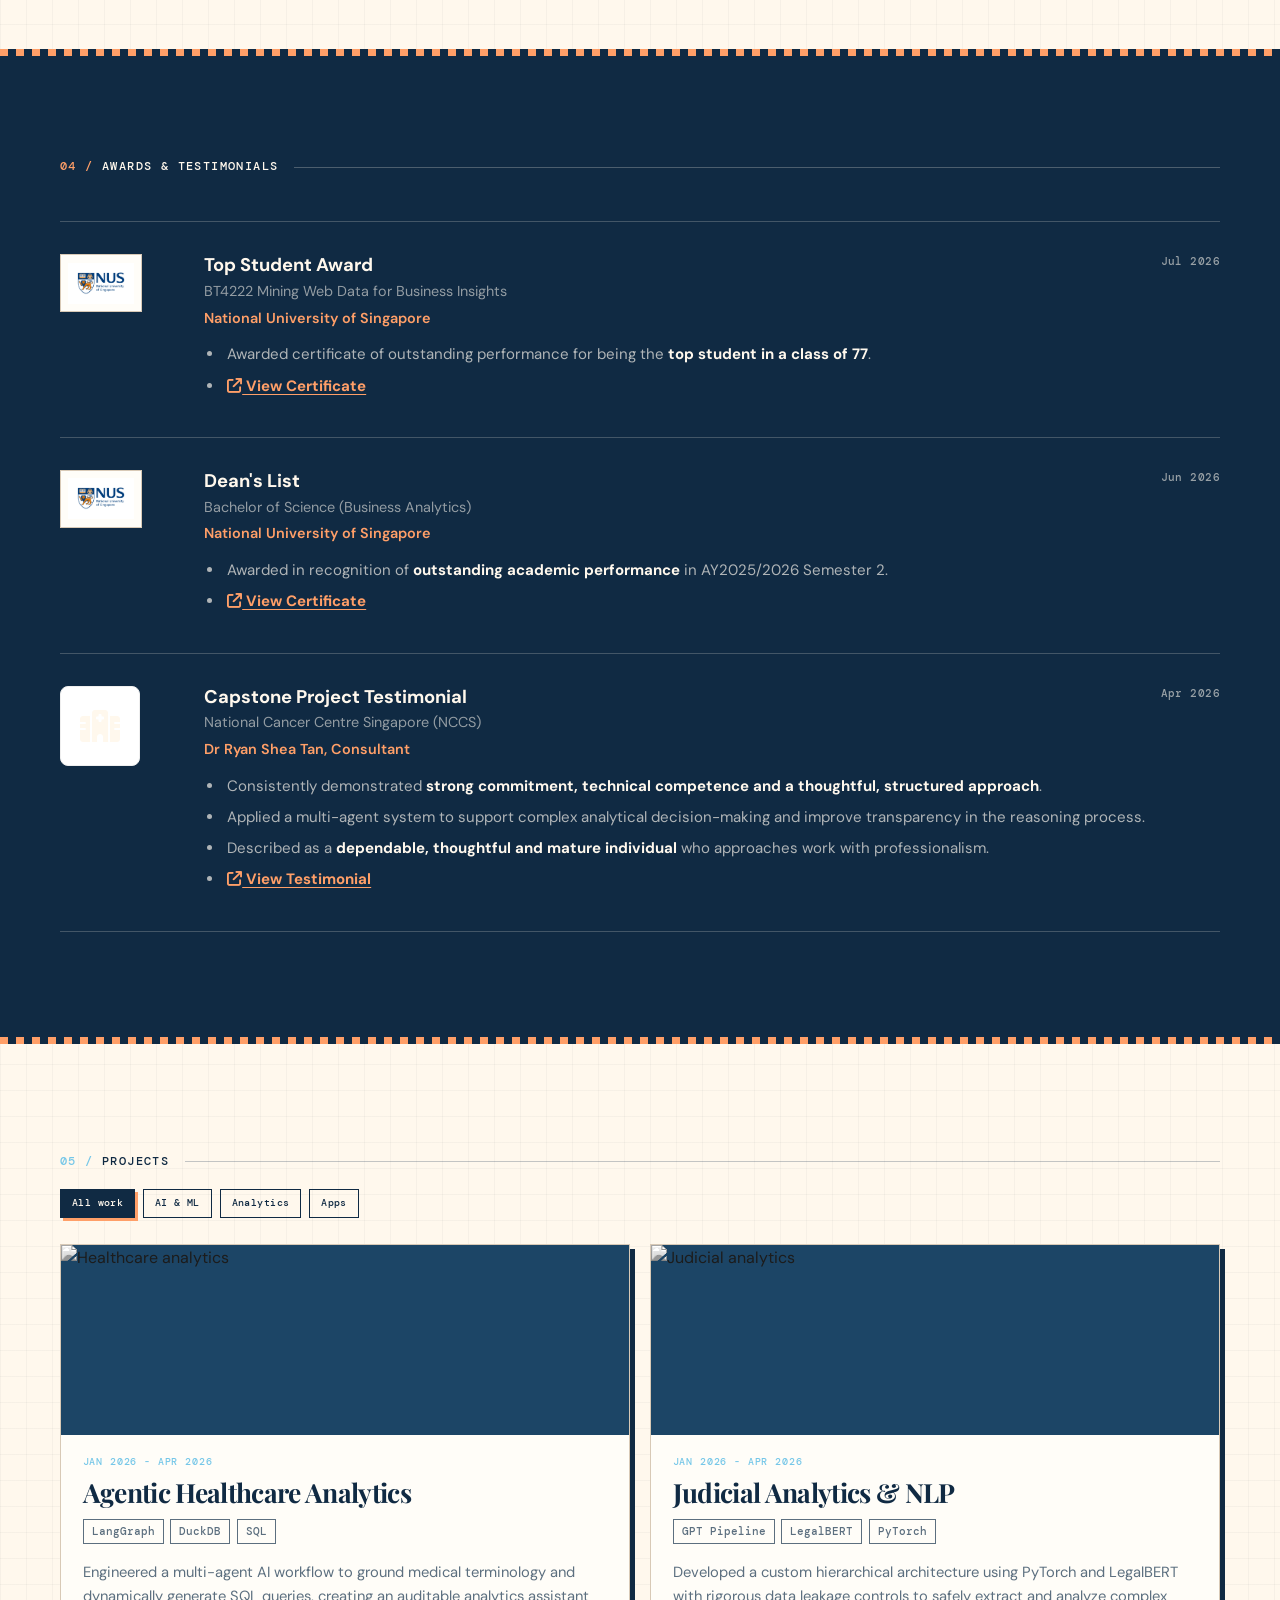
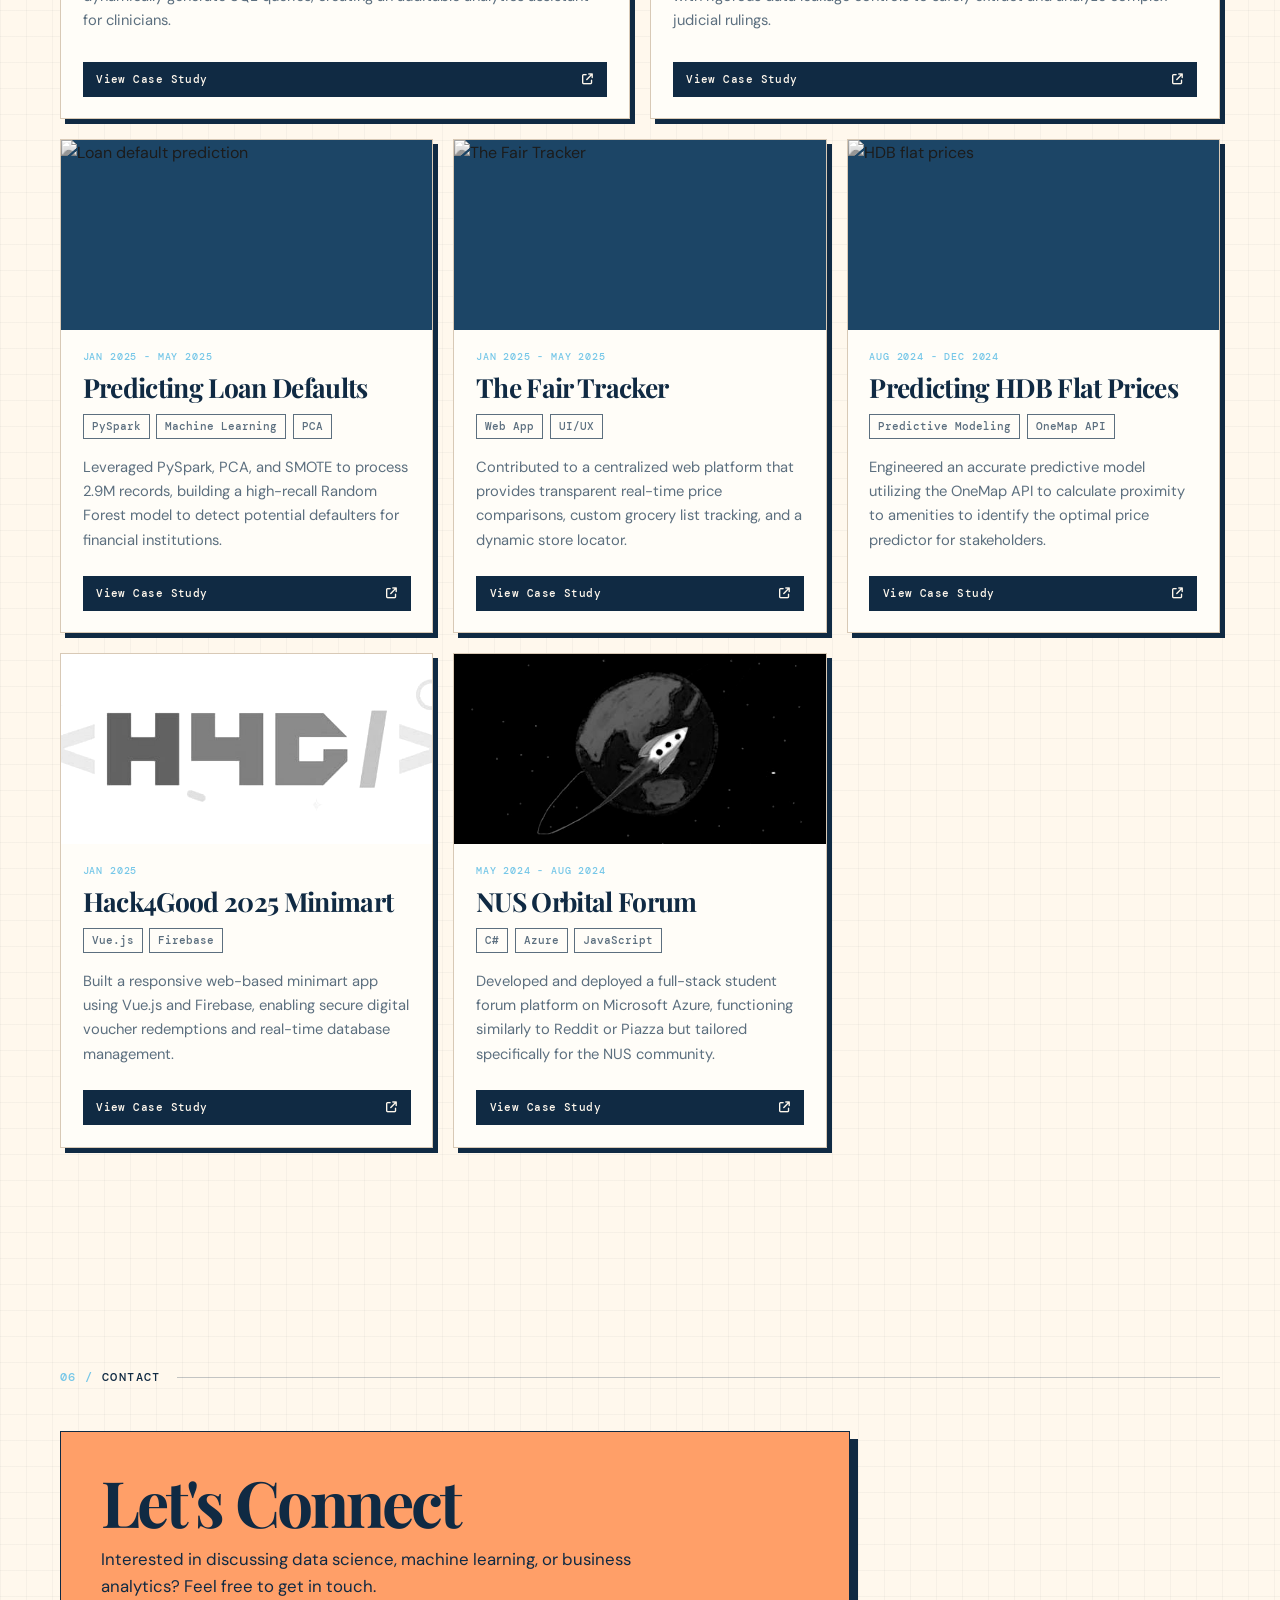
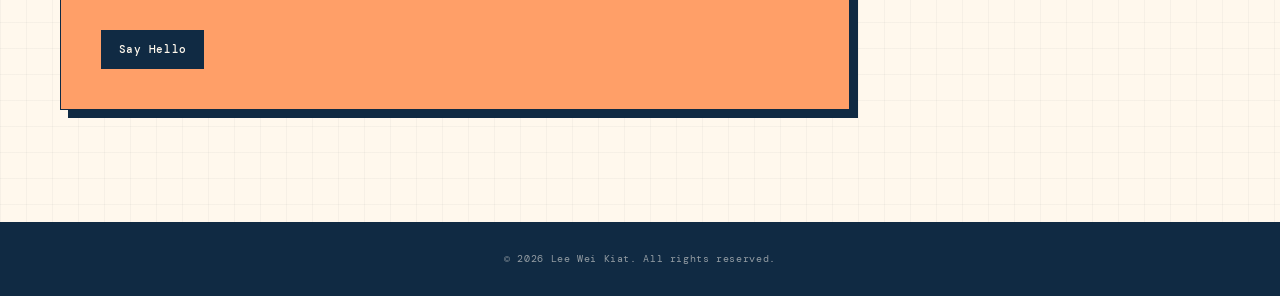
==== commit 2aee3e73: "update" ====
--- a/index.html
+++ b/index.html
@@ -11,8 +11,9 @@
     <meta name="description" content="Portfolio of Lee Wei Kiat, a Business Analytics undergraduate at the National University of Singapore." />
     <title>Lee Wei Kiat | Business Analytics Portfolio</title>
   </head>
-  <body>
+  <body class="home-page">
     <a class="skip-link" href="#main-content">Skip to content</a>
+    <div class="scroll-progress" aria-hidden="true"><span></span></div>
     <nav class="custom-navbar">
       <a class="navbar-brand" href="#about" aria-label="Lee Wei Kiat — back to top">LEE WEI KIAT</a>
       <ul class="navbar-links" id="navbar-links">
@@ -341,10 +342,17 @@
           <h3>Projects</h3>
         </div>
 
+        <div class="project-filters" aria-label="Filter projects">
+          <button class="filter-button is-active" type="button" data-filter="all" aria-pressed="true">All work</button>
+          <button class="filter-button" type="button" data-filter="ai" aria-pressed="false">AI &amp; ML</button>
+          <button class="filter-button" type="button" data-filter="analytics" aria-pressed="false">Analytics</button>
+          <button class="filter-button" type="button" data-filter="app" aria-pressed="false">Apps</button>
+        </div>
+
         <div class="projects-grid-modern">
           
           <!-- Healthcare -->
-          <div class="project-card-modern">
+          <div class="project-card-modern" data-category="ai analytics">
             <div class="card-image">
               <img src="https://images.unsplash.com/photo-1576091160399-112ba8d25d1d?auto=format&fit=crop&q=80&w=800" alt="Healthcare analytics" loading="lazy" />
             </div>
@@ -362,7 +370,7 @@
           </div>
 
           <!-- Judicial -->
-          <div class="project-card-modern">
+          <div class="project-card-modern" data-category="ai analytics">
             <div class="card-image">
               <img src="https://images.unsplash.com/photo-1505664194779-8beaceb93744?auto=format&fit=crop&q=80&w=800" alt="Judicial analytics" loading="lazy" />
             </div>
@@ -380,7 +388,7 @@
           </div>
 
           <!-- Loan -->
-          <div class="project-card-modern">
+          <div class="project-card-modern" data-category="ai analytics">
             <div class="card-image">
               <img src="https://images.unsplash.com/photo-1554224155-8d04cb21cd6c?auto=format&fit=crop&q=80&w=800" alt="Loan default prediction" loading="lazy" />
             </div>
@@ -398,7 +406,7 @@
           </div>
 
           <!-- TFT -->
-          <div class="project-card-modern">
+          <div class="project-card-modern" data-category="app">
             <div class="card-image">
               <img src="https://images.unsplash.com/photo-1542838132-92c53300491e?auto=format&fit=crop&q=80&w=800" alt="The Fair Tracker" loading="lazy" />
             </div>
@@ -416,7 +424,7 @@
           </div>
 
           <!-- HDB -->
-          <div class="project-card-modern">
+          <div class="project-card-modern" data-category="analytics">
             <div class="card-image">
               <img src="https://images.unsplash.com/photo-1555899434-94d1368aa7af?auto=format&fit=crop&q=80&w=800" alt="HDB flat prices" loading="lazy" />
             </div>
@@ -434,7 +442,7 @@
           </div>
 
           <!-- H4G -->
-          <div class="project-card-modern">
+          <div class="project-card-modern" data-category="app">
             <div class="card-image">
               <img src="images/H4G.jpg" alt="Hack4Good" loading="lazy" />
             </div>
@@ -452,7 +460,7 @@
           </div>
 
           <!-- Orbital -->
-          <div class="project-card-modern">
+          <div class="project-card-modern" data-category="app">
             <div class="card-image">
               <img src="images/orbital.jpg" alt="NUS Orbital" loading="lazy" />
             </div>
--- a/style.css
+++ b/style.css
@@ -1,951 +1,38 @@
-:root {
-  --primary: #1b4332;
-  --accent: #40916c;
-  --accent-light: #52b788;
-  --mint: #c1e1c1;
-  --surface: #ffffff;
-  --bg: #f8faf9;
-  --bg-alt: #f1f5f2;
-  --text: #1e293b;
-  --text-muted: #64748b;
-  --border: #d4edda;
-  --radius: 12px;
-  --shadow-sm: 0 1px 4px rgba(0, 0, 0, 0.06);
-  --shadow: 0 2px 8px rgba(0, 0, 0, 0.08);
-  --shadow-md: 0 6px 20px rgba(0, 0, 0, 0.12);
-}
+@import url('https://fonts.googleapis.com/css2?family=DM+Mono:wght@400;500&family=DM+Sans:opsz,wght@9..40,400;9..40,500;9..40,600;9..40,700&family=Playfair+Display:ital,wght@0,600;0,700;0,800;1,600;1,700&display=swap');
 
-* {
-  margin: 0;
-  padding: 0;
-  box-sizing: border-box;
-}
+:root { --ink:#102a43; --ink-soft:#1c4566; --paper:#fff8ed; --paper-deep:#f3e7d4; --line:#d8c9b6; --acid:#ff9f68; --coral:#76c7e8; --forest:#1e5f7a; --muted:#5c6f7f; --white:#fffdf8; }
+* { box-sizing:border-box; }
+html { scroll-behavior:smooth; scroll-padding-top:74px; }
+body { margin:0; background-color:var(--paper); background-image:linear-gradient(rgba(16,32,29,.035) 1px,transparent 1px),linear-gradient(90deg,rgba(16,32,29,.035) 1px,transparent 1px); background-size:26px 26px; color:var(--ink); font-family:'DM Sans',Arial,sans-serif; font-size:16px; line-height:1.65; }
+a:focus-visible,button:focus-visible { outline:3px solid var(--coral); outline-offset:4px; }
+.skip-link { position:fixed; z-index:2000; top:1rem; left:1rem; padding:.65rem .9rem; background:var(--acid); color:var(--ink); font:700 .76rem/1 'DM Mono',monospace; text-decoration:none; transform:translateY(-170%); transition:transform .2s ease; }.skip-link:focus { transform:translateY(0); }
+.scroll-progress { position:fixed; z-index:1200; top:0; left:0; width:100%; height:3px; background:transparent; pointer-events:none; }.scroll-progress span { display:block; width:0; height:100%; background:var(--acid); box-shadow:0 0 12px var(--acid); }
 
-html {
-  scroll-behavior: smooth;
-  scroll-padding-top: 76px;
-}
+/* Navigation */
+.custom-navbar { position:sticky; top:0; z-index:1000; height:74px; display:flex; align-items:center; justify-content:space-between; padding:0 3.5vw; border-bottom:1px solid rgba(243,240,232,.22); background:rgba(16,32,29,.96); color:var(--paper); backdrop-filter:blur(14px); -webkit-backdrop-filter:blur(14px); }.custom-navbar.scrolled { box-shadow:0 8px 24px rgba(16,32,29,.22); }
+.navbar-brand { color:var(--acid); text-decoration:none; font:500 .72rem/1 'DM Mono',monospace; letter-spacing:.12em; }.navbar-brand::before { content:'// '; color:var(--coral); }.navbar-links { display:flex; align-items:center; gap:clamp(.85rem,2vw,2.25rem); padding:0; margin:0; list-style:none; }.navbar-links a { color:rgba(255,253,247,.7); text-decoration:none; font:500 .66rem/1 'DM Mono',monospace; letter-spacing:.07em; transition:color .18s ease; }.navbar-links a:hover,.navbar-links a.is-current { color:var(--acid); }.navbar-links a.is-current::before { content:'• '; color:var(--coral); }.hamburger { display:none; color:var(--acid); border:0; background:transparent; font-size:1.25rem; cursor:pointer; }
 
-body {
-  font-family: 'Inter', 'Segoe UI', sans-serif;
-  background-color: var(--bg);
-  color: var(--text);
-  line-height: 1.7;
-  font-size: 15px;
-}
+/* Shared layout */
+.container { width:min(1160px,calc(100% - 3rem)); margin:0 auto; }.section { padding:7rem 0; position:relative; }.section-alt { background:var(--ink); color:var(--paper); }.section-alt::before,.section-alt::after { content:''; position:absolute; left:0; right:0; height:7px; background:repeating-linear-gradient(90deg,var(--acid) 0 8px,transparent 8px 16px); }.section-alt::before { top:0; }.section-alt::after { bottom:0; }
+.section-header { display:flex; align-items:center; gap:1rem; margin-bottom:3rem; }.section-header h3 { margin:0; color:inherit; font:500 .73rem/1 'DM Mono',monospace; letter-spacing:.12em; text-transform:uppercase; white-space:nowrap; }.section-header::after { content:''; width:100%; height:1px; background:currentColor; opacity:.25; }.home-page { counter-reset:section; }.home-page .section { counter-increment:section; }.home-page .section-header h3::before { content:'0' counter(section) ' / '; color:var(--coral); }.section-alt .section-header h3::before { color:var(--acid); }
 
-a:focus-visible,
-button:focus-visible {
-  outline: 3px solid rgba(64, 145, 108, 0.45);
-  outline-offset: 3px;
-}
+/* Hero */
+.hero { min-height:calc(100vh - 74px); position:relative; overflow:hidden; display:grid; align-items:center; padding:5rem 0; background:var(--ink); color:var(--paper); }.hero-mesh-bg { position:absolute; inset:0; opacity:.95; background:radial-gradient(circle at 78% 27%,rgba(214,255,69,.18),transparent 0 20%),radial-gradient(circle at 26% 85%,rgba(255,118,95,.16),transparent 0 24%),linear-gradient(135deg,transparent 0 49.8%,rgba(243,240,232,.09) 50%,transparent 50.2%),repeating-linear-gradient(90deg,transparent 0 87px,rgba(243,240,232,.06) 88px 89px); }.hero-inner { position:relative; width:min(1160px,calc(100% - 3rem)); margin:0 auto; display:grid; grid-template-columns:minmax(0,1.18fr) minmax(250px,.82fr); gap:clamp(2.5rem,7vw,8rem); align-items:center; }.hero-card { max-width:670px; }.hero-tag { display:inline-block; margin-bottom:1.75rem; padding:.45rem .65rem; border:1px solid rgba(214,255,69,.55); color:var(--acid); font:500 .7rem/1 'DM Mono',monospace; letter-spacing:.08em; text-transform:uppercase; }.hero-name { max-width:620px; margin:0 0 1.7rem; color:var(--paper); font:700 clamp(3.6rem,8vw,7.5rem)/.88 'Playfair Display',Georgia,serif; letter-spacing:-.065em; }.hero-name .highlight { color:var(--acid); font-style:italic; }.hero-bio { max-width:590px; margin:0 0 2rem; color:rgba(243,240,232,.76); font-size:clamp(1rem,1.4vw,1.15rem); }.hero-links { display:flex; flex-wrap:wrap; gap:.65rem; }.hero-btn { display:inline-flex; align-items:center; gap:.55rem; padding:.8rem 1rem; border:1px solid rgba(243,240,232,.42); color:var(--paper); text-decoration:none; font:500 .7rem/1 'DM Mono',monospace; letter-spacing:.04em; transition:transform .18s ease,background .18s ease,color .18s ease; }.hero-btn:hover { transform:translate(-3px,-3px); background:var(--paper); color:var(--ink); }.hero-btn-primary { background:var(--acid); border-color:var(--acid); color:var(--ink); }.hero-btn-primary:hover { background:var(--coral); border-color:var(--coral); color:var(--ink); }
+.hero-visual { justify-self:center; }.profile-container { position:relative; width:min(29vw,360px); aspect-ratio:1; }.hero-profile-img { display:block; width:100%; height:100%; object-fit:cover; filter:grayscale(1) contrast(1.1); border:1px solid var(--acid); clip-path:polygon(0 0,92% 0,100% 9%,100% 100%,8% 100%,0 91%); }.profile-container::after { content:'WK / DATA NOTEBOOK'; position:absolute; right:-1.6rem; bottom:1.5rem; padding:.4rem .55rem; background:var(--coral); color:var(--ink); transform:rotate(-90deg); transform-origin:right top; font:500 .61rem/1 'DM Mono',monospace; letter-spacing:.08em; }.floating-badge { position:absolute; display:grid; width:47px; height:47px; place-items:center; border:1px solid var(--acid); background:var(--ink); color:var(--acid); font-size:1.15rem; }.badge-1 { top:12%; left:-25px; }.badge-2 { right:-24px; bottom:25%; }.badge-3 { bottom:-22px; left:30%; background:var(--coral); border-color:var(--coral); color:var(--ink); }
 
-.skip-link {
-  position: fixed;
-  top: 0.8rem;
-  left: 0.8rem;
-  z-index: 2000;
-  padding: 0.6rem 0.9rem;
-  border-radius: 0.5rem;
-  background: var(--primary);
-  color: #fff;
-  font-weight: 700;
-  text-decoration: none;
-  transform: translateY(-150%);
-  transition: transform 0.2s ease;
-}
+/* Credentials */
+.timeline-item { display:grid; grid-template-columns:112px 1fr; gap:2rem; position:relative; padding:2rem 0; border-top:1px solid var(--line); }.timeline-item:last-child { border-bottom:1px solid var(--line); }.section-alt .timeline-item { border-color:rgba(243,240,232,.22); }.timeline-logo { display:flex; align-items:flex-start; justify-content:flex-start; }.timeline-logo img { width:82px; height:58px; padding:7px; object-fit:contain; background:var(--white); border:1px solid var(--line); box-shadow:3px 3px 0 rgba(16,42,67,.14); }.timeline-meta { display:flex; justify-content:space-between; gap:1rem; margin-bottom:.75rem; }.timeline-meta h5 { margin:0; font-size:1.15rem; line-height:1.25; }.institution,.degree,.role { margin-top:.18rem; color:var(--muted); font-size:.9rem; }.degree,.role { color:var(--forest); font-weight:600; }.section-alt .institution { color:rgba(243,240,232,.58); }.section-alt .degree,.section-alt .role { color:var(--acid); }.timeline-date { flex:0 0 auto; color:var(--muted); font:500 .67rem/1.35 'DM Mono',monospace; letter-spacing:.04em; text-align:right; }.section-alt .timeline-date { color:rgba(243,240,232,.6); }.timeline-content > ul,.details-list { margin:.65rem 0 0; padding-left:1.25rem; color:var(--muted); font-size:.94rem; }.section-alt .timeline-content > ul { color:rgba(243,240,232,.7); }.timeline-content > ul li,.details-list-item { margin-bottom:.4rem; padding-left:.2rem; }.timeline-content strong,.details-list strong { color:var(--ink); }.section-alt .timeline-content strong { color:var(--paper); }.coursework { margin-top:1.3rem; }.cw-label { display:block; margin-bottom:.5rem; color:var(--muted); font:500 .65rem/1 'DM Mono',monospace; letter-spacing:.08em; text-transform:uppercase; }.section-alt .cw-label { color:rgba(243,240,232,.55); }.tags,.skill-list,.tech-tags { display:flex; flex-wrap:wrap; gap:.42rem; }.tags span,.skill-item,.card-content .tech-tags span { display:inline-flex; align-items:center; gap:.3rem; padding:.3rem .5rem; border:1px solid currentColor; color:var(--muted); font:500 .66rem/1.25 'DM Mono',monospace; }.section-alt .tags span,.section-alt .skill-item { color:rgba(243,240,232,.72); }.text-link { color:var(--forest); font-weight:700; text-decoration:underline; text-underline-offset:.18em; }.section-alt .text-link { color:var(--acid); }
 
-.skip-link:focus {
-  transform: translateY(0);
-}
+/* Skills */
+.skills-grid { display:grid; grid-template-columns:repeat(4,1fr); border-top:1px solid rgba(243,240,232,.32); border-left:1px solid rgba(243,240,232,.32); }.skill-category { min-height:225px; padding:1.45rem; border-right:1px solid rgba(243,240,232,.32); border-bottom:1px solid rgba(243,240,232,.32); transition:background .2s ease; }.skill-category:hover { background:rgba(214,255,69,.08); }.skill-category h5 { margin:0 0 1.25rem; color:var(--acid); font:500 .76rem/1.35 'DM Mono',monospace; letter-spacing:.04em; }
 
-/* =========================================
-   SCROLL ANIMATIONS
-   ========================================= */
-.fade-up {
-  opacity: 0;
-  transform: translateY(28px);
-  transition: opacity 0.55s ease, transform 0.55s ease;
-}
+/* Projects */
+.project-filters { display:flex; flex-wrap:wrap; gap:.5rem; margin:-1.65rem 0 1.65rem; }.filter-button { padding:.52rem .68rem; border:1px solid var(--ink); background:transparent; color:var(--ink); cursor:pointer; font:500 .65rem/1 'DM Mono',monospace; letter-spacing:.04em; transition:background .18s ease,color .18s ease,transform .18s ease; }.filter-button:hover,.filter-button.is-active { background:var(--ink); color:var(--paper); }.filter-button.is-active { box-shadow:3px 3px 0 var(--acid); }.filter-button:hover { transform:translate(-1px,-1px); }.projects-grid-modern { display:grid; grid-template-columns:repeat(12,1fr); gap:1.25rem; }.project-card-modern { grid-column:span 4; display:flex; min-height:475px; flex-direction:column; overflow:hidden; background:var(--white); border:1px solid var(--line); box-shadow:5px 5px 0 var(--ink); transition:transform .18s ease,box-shadow .18s ease; }.project-card-modern.is-filtered-out { display:none; }.project-card-modern:nth-child(1),.project-card-modern:nth-child(2) { grid-column:span 6; }.project-card-modern:hover { transform:translate(-5px,-5px); box-shadow:10px 10px 0 var(--coral); }.card-image { height:190px; overflow:hidden; background:var(--ink-soft); }.card-image img { width:100%; height:100%; display:block; object-fit:cover; filter:grayscale(1) contrast(1.12); transition:filter .25s ease,transform .25s ease; }.project-card-modern:hover .card-image img { filter:grayscale(.15) contrast(1.05); transform:scale(1.035); }.card-content { display:flex; flex:1; flex-direction:column; align-items:flex-start; padding:1.35rem; }.card-date { margin-bottom:.7rem; color:var(--coral); font:500 .65rem/1 'DM Mono',monospace; letter-spacing:.08em; text-transform:uppercase; }.card-title { margin:0 0 .8rem; font:700 1.65rem/1.05 'Playfair Display',Georgia,serif; letter-spacing:-.025em; }.card-content .tech-tags { margin-bottom:1rem; }.card-description { margin:0 0 1.5rem; color:var(--muted); font-size:.92rem; line-height:1.65; }.card-actions { width:100%; margin-top:auto; }.btn-case-study { display:inline-flex; align-items:center; justify-content:space-between; gap:1.2rem; width:100%; padding:.75rem .85rem; background:var(--ink); color:var(--paper); font:500 .68rem/1 'DM Mono',monospace; letter-spacing:.04em; text-decoration:none; transition:background .18s ease; }.btn-case-study:hover { background:var(--forest); color:var(--acid); }
 
-.fade-up.visible {
-  opacity: 1;
-  transform: translateY(0);
-}
+/* Contact and project detail */
+.contact-wrapper { max-width:790px; padding:2.5rem; background:var(--acid); border:1px solid var(--ink); box-shadow:8px 8px 0 var(--ink); }.contact-title { margin:0 0 .8rem; font:700 clamp(2.3rem,5vw,4.5rem)/.95 'Playfair Display',Georgia,serif; letter-spacing:-.045em; }.contact-text { max-width:575px; margin:0 0 1.8rem; font-size:1.05rem; }.btn-contact { display:inline-flex; padding:.85rem 1.1rem; background:var(--ink); color:var(--paper); font:500 .71rem/1 'DM Mono',monospace; letter-spacing:.05em; text-decoration:none; transition:transform .18s ease; }.btn-contact:hover { transform:translate(3px,3px); }.site-footer { padding:2rem; background:var(--ink); color:rgba(243,240,232,.58); text-align:center; font:400 .65rem/1 'DM Mono',monospace; letter-spacing:.06em; }.site-footer p { margin:0; }.project-page-section { min-height:calc(100vh - 74px); padding:6rem 0; }.project-page-section .section-header { margin-bottom:2rem; }.project-details-card { max-width:850px; padding:clamp(1.5rem,4vw,3.5rem); background:var(--white); border:1px solid var(--ink); box-shadow:9px 9px 0 var(--acid); }.details-heading { margin:2.2rem 0 .65rem; color:var(--forest); font:700 1.5rem/1.1 'Playfair Display',Georgia,serif; }.details-heading:first-child { margin-top:0; }.details-text { margin:0; color:var(--muted); }.project-details-card .btn-case-study { width:auto; margin-top:.8rem; }
+.fade-up { opacity:0; transform:translateY(22px); transition:opacity .5s ease,transform .5s ease; }.fade-up.visible { opacity:1; transform:translateY(0); }
 
-@keyframes gradient-flow {
-  0% { background-position: 0% 50%; }
-  50% { background-position: 100% 50%; }
-  100% { background-position: 0% 50%; }
-}
-
-@keyframes float {
-  0% { transform: translateY(0px); }
-  50% { transform: translateY(-15px); }
-  100% { transform: translateY(0px); }
-}
-
-@keyframes slide-in-up {
-  0% {
-    opacity: 0;
-    transform: translateY(30px);
-  }
-  100% {
-    opacity: 1;
-    transform: translateY(0);
-  }
-}
-
-/* =========================================
-   NAVBAR
-   ========================================= */
-.custom-navbar {
-  position: sticky;
-  top: 0;
-  z-index: 1000;
-  display: flex;
-  justify-content: space-between;
-  align-items: center;
-  background: rgba(255, 255, 255, 0.92);
-  backdrop-filter: blur(12px);
-  -webkit-backdrop-filter: blur(12px);
-  padding: 0 2.5rem;
-  height: 60px;
-  border-bottom: 1px solid #e8f0ea;
-  transition: box-shadow 0.3s;
-}
-
-.custom-navbar.scrolled {
-  box-shadow: 0 2px 16px rgba(0, 0, 0, 0.08);
-}
-
-.navbar-brand {
-  font-size: 1rem;
-  font-weight: 700;
-  color: var(--primary);
-  letter-spacing: 0.1em;
-  text-decoration: none;
-}
-
-.navbar-links {
-  list-style: none;
-  display: flex;
-  gap: 2.5rem;
-}
-
-.navbar-links li a {
-  text-decoration: none;
-  color: var(--text-muted);
-  font-size: 0.75rem;
-  font-weight: 600;
-  letter-spacing: 0.1em;
-  transition: color 0.2s;
-}
-
-.navbar-links li a:hover {
-  color: var(--accent);
-}
-
-.hamburger {
-  display: none;
-  font-size: 1.4rem;
-  cursor: pointer;
-  color: var(--primary);
-  background: none;
-  border: none;
-  padding: 0.35rem;
-}
-
-/* =========================================
-   HERO
-   ========================================= */
-.hero {
-  position: relative;
-  padding: 6rem 2.5rem 8rem;
-  overflow: hidden;
-  background-color: #f8faf9;
-  display: flex;
-  align-items: center;
-  justify-content: center;
-  min-height: 85vh;
-}
-
-.hero-mesh-bg {
-  position: absolute;
-  inset: 0;
-  background-image: 
-    radial-gradient(at 0% 0%, hsla(145,39%,38%,0.15) 0px, transparent 50%),
-    radial-gradient(at 100% 0%, hsla(145,39%,38%,0.1) 0px, transparent 50%),
-    radial-gradient(at 100% 100%, hsla(145,39%,38%,0.15) 0px, transparent 50%),
-    radial-gradient(at 0% 100%, hsla(145,39%,38%,0.1) 0px, transparent 50%);
-  background-color: var(--bg);
-  z-index: 0;
-  animation: bg-pulse 10s ease-in-out infinite alternate;
-}
-
-@keyframes bg-pulse {
-  0% { transform: scale(1); opacity: 0.8; }
-  100% { transform: scale(1.1); opacity: 1; }
-}
-
-.hero-inner {
-  position: relative;
-  z-index: 1;
-  max-width: 1000px;
-  width: 100%;
-  margin: 0 auto;
-  display: grid;
-  grid-template-columns: 1fr 1fr;
-  gap: 3rem;
-  align-items: center;
-}
-
-.hero-card {
-  background: rgba(255, 255, 255, 0.7);
-  backdrop-filter: blur(16px);
-  -webkit-backdrop-filter: blur(16px);
-  border: 1px solid rgba(255, 255, 255, 0.8);
-  border-radius: 24px;
-  padding: 3rem 2.5rem;
-  box-shadow: 0 20px 40px rgba(0,0,0,0.05);
-  opacity: 0;
-  animation: slide-in-up 0.8s ease forwards 0.2s;
-}
-
-.hero-tag {
-  display: inline-block;
-  font-size: 0.75rem;
-  font-weight: 700;
-  letter-spacing: 0.1em;
-  color: var(--primary);
-  text-transform: uppercase;
-  background: rgba(64, 145, 108, 0.1);
-  padding: 0.4rem 1rem;
-  border-radius: 50px;
-  margin-bottom: 1.5rem;
-}
-
-.hero-name {
-  font-size: clamp(2.5rem, 5vw, 4rem);
-  font-weight: 800;
-  color: var(--text);
-  line-height: 1.1;
-  margin-bottom: 1.2rem;
-  letter-spacing: -0.02em;
-}
-
-.hero-name .highlight {
-  color: var(--accent);
-  background: linear-gradient(90deg, var(--primary), var(--accent));
-  -webkit-background-clip: text;
-  -webkit-text-fill-color: transparent;
-}
-
-.hero-bio {
-  font-size: 1.05rem;
-  color: var(--text-muted);
-  line-height: 1.7;
-  margin-bottom: 2rem;
-  font-weight: 400;
-}
-
-.hero-links {
-  display: flex;
-  flex-wrap: wrap;
-  gap: 0.8rem;
-}
-
-.hero-btn {
-  display: inline-flex;
-  align-items: center;
-  gap: 0.5rem;
-  padding: 0.75rem 1.5rem;
-  background: var(--surface);
-  border: 1px solid var(--border);
-  border-radius: 50px;
-  color: var(--text);
-  text-decoration: none;
-  font-size: 0.9rem;
-  font-weight: 600;
-  transition: all 0.3s cubic-bezier(0.16, 1, 0.3, 1);
-  box-shadow: 0 4px 6px rgba(0,0,0,0.02);
-}
-
-.hero-btn:hover {
-  border-color: var(--accent);
-  color: var(--primary);
-  transform: translateY(-2px);
-  box-shadow: 0 6px 12px rgba(0,0,0,0.05);
-}
-
-.hero-btn-primary {
-  color: #fff;
-  background: var(--primary);
-  border-color: var(--primary);
-}
-
-.hero-btn-primary:hover {
-  color: #fff;
-  background: var(--accent);
-  border-color: var(--accent);
-}
-
-.hero-visual {
-  display: flex;
-  justify-content: center;
-  align-items: center;
-  opacity: 0;
-  animation: slide-in-up 0.8s ease forwards 0.4s;
-}
-
-.profile-container {
-  position: relative;
-  width: 320px;
-  height: 320px;
-}
-
-.hero-profile-img {
-  width: 100%;
-  height: 100%;
-  object-fit: cover;
-  border-radius: 2rem;
-  box-shadow: 0 25px 50px -12px rgba(0, 0, 0, 0.15);
-  border: 8px solid white;
-}
-
-.floating-badge {
-  position: absolute;
-  background: white;
-  width: 50px;
-  height: 50px;
-  border-radius: 50%;
-  display: flex;
-  align-items: center;
-  justify-content: center;
-  font-size: 1.5rem;
-  box-shadow: 0 10px 20px rgba(0,0,0,0.1);
-  border: 1px solid #edf2ee;
-  color: var(--accent);
-}
-
-.badge-1 {
-  top: 10%;
-  left: -20px;
-  animation: float 5s ease-in-out infinite;
-}
-
-.badge-2 {
-  bottom: 20%;
-  right: -25px;
-  animation: float 7s ease-in-out infinite reverse;
-}
-
-.badge-3 {
-  bottom: -15px;
-  left: 30%;
-  animation: float 6s ease-in-out infinite 1s;
-}
-
-/* =========================================
-   SECTIONS
-   ========================================= */
-.section {
-  padding: 5rem 0;
-}
-
-.section-alt {
-  background-color: var(--bg-alt);
-}
-
-.container {
-  max-width: 960px;
-  margin: 0 auto;
-  padding: 0 2rem;
-}
-
-.section-header {
-  display: flex;
-  align-items: center;
-  gap: 1rem;
-  margin-bottom: 2.5rem;
-}
-
-.section-header h3 {
-  font-size: 1.1rem;
-  font-weight: 700;
-  color: var(--primary);
-  letter-spacing: 0.1em;
-  white-space: nowrap;
-  text-transform: uppercase;
-}
-
-.section-header {
-  margin-bottom: 2.75rem;
-}
-
-.section-header::after {
-  content: '';
-  flex: 1;
-  height: 1.5px;
-  background: linear-gradient(to right, var(--border), transparent);
-}
-
-/* =========================================
-   TIMELINE ITEMS
-   ========================================= */
-.timeline-item {
-  display: grid;
-  grid-template-columns: 100px 1fr;
-  gap: 1.5rem;
-  background: var(--surface);
-  border-radius: var(--radius);
-  padding: 1.75rem;
-  margin-bottom: 1rem;
-  box-shadow: var(--shadow-sm);
-  border: 1px solid #edf2ee;
-  border-left: 4px solid var(--accent-light);
-  transition: transform 0.2s, box-shadow 0.2s, border-color 0.2s;
-}
-
-.timeline-item:hover {
-  transform: translateY(-2px);
-  box-shadow: var(--shadow-md);
-  border-color: rgba(82, 183, 136, 0.45);
-}
-
-.timeline-logo {
-  display: flex;
-  align-items: flex-start;
-  padding-top: 0.2rem;
-}
-
-.timeline-logo img {
-  width: 80px;
-  height: 80px;
-  object-fit: contain;
-  border-radius: 8px;
-  background: #ffffff;
-  padding: 4px;
-  border: 1px solid #eee;
-}
-
-.timeline-meta {
-  display: flex;
-  justify-content: space-between;
-  align-items: flex-start;
-  gap: 1rem;
-  margin-bottom: 0.75rem;
-}
-
-.timeline-meta h5 {
-  font-size: 1rem;
-  font-weight: 700;
-  color: var(--primary);
-  margin-bottom: 0.15rem;
-}
-
-.institution {
-  font-size: 0.82rem;
-  color: var(--text-muted);
-  font-style: italic;
-}
-
-.degree {
-  font-size: 0.88rem;
-  color: var(--accent);
-  font-weight: 500;
-  margin-top: 0.15rem;
-}
-
-.role {
-  font-size: 0.88rem;
-  color: var(--accent);
-  font-weight: 500;
-  font-style: italic;
-}
-
-.timeline-date {
-  font-size: 0.78rem;
-  color: var(--text-muted);
-  font-weight: 500;
-  background: var(--bg-alt);
-  padding: 0.3rem 0.8rem;
-  border-radius: 50px;
-  border: 1px solid var(--border);
-  white-space: nowrap;
-  height: fit-content;
-}
-
-.timeline-content > ul {
-  padding-left: 1.2rem;
-  color: var(--text-muted);
-  font-size: 0.88rem;
-  margin-top: 0.25rem;
-}
-
-.timeline-content > ul li {
-  margin-bottom: 0.3rem;
-}
-
-.timeline-content > ul strong {
-  color: var(--text);
-  font-weight: 600;
-}
-
-.coursework {
-  margin-top: 1.1rem;
-}
-
-.cw-label {
-  font-size: 0.72rem;
-  font-weight: 700;
-  color: var(--text-muted);
-  text-transform: uppercase;
-  letter-spacing: 0.09em;
-  display: block;
-  margin-bottom: 0.5rem;
-}
-
-.tags {
-  display: flex;
-  flex-wrap: wrap;
-  gap: 0.4rem;
-}
-
-.tags span {
-  font-size: 0.75rem;
-  background: var(--bg-alt);
-  color: var(--text-muted);
-  border: 1px solid var(--border);
-  padding: 0.2rem 0.65rem;
-  border-radius: 50px;
-  font-weight: 500;
-}
-
-.text-link {
-  color: var(--accent);
-  font-weight: 600;
-  text-decoration: none;
-}
-
-.text-link:hover {
-  color: var(--primary);
-  text-decoration: underline;
-  text-underline-offset: 0.18em;
-}
-
-/* =========================================
-   SKILLS
-   ========================================= */
-.skills-grid {
-  display: grid;
-  grid-template-columns: repeat(2, 1fr);
-  gap: 1.5rem;
-}
-
-.skill-category {
-  background: var(--surface);
-  border-radius: var(--radius);
-  padding: 1.5rem;
-  box-shadow: var(--shadow-sm);
-  border: 1px solid #edf2ee;
-  border-top: 4px solid var(--accent-light);
-  transition: transform 0.2s, box-shadow 0.2s;
-}
-
-.skill-category:hover {
-  transform: translateY(-4px);
-  box-shadow: var(--shadow-md);
-}
-
-.skill-category h5 {
-  font-size: 1.05rem;
-  font-weight: 700;
-  color: var(--primary);
-  margin-bottom: 1.2rem;
-  display: flex;
-  align-items: center;
-  gap: 0.5rem;
-}
-
-.skill-list {
-  display: flex;
-  flex-wrap: wrap;
-  gap: 0.5rem;
-}
-
-.skill-item {
-  font-size: 0.8rem;
-  background: var(--bg-alt);
-  color: var(--text);
-  border: 1px solid var(--border);
-  padding: 0.3rem 0.8rem;
-  border-radius: 50px;
-  font-weight: 500;
-  transition: all 0.2s;
-  display: inline-flex;
-  align-items: center;
-  gap: 0.35rem;
-}
-
-.skill-item:hover {
-  background: var(--primary);
-  color: white;
-  border-color: var(--primary);
-}
-
-/* =========================================
-   PROJECTS (Modern Grid)
-   ========================================= */
-.projects-grid-modern {
-  display: grid;
-  grid-template-columns: repeat(auto-fill, minmax(320px, 1fr));
-  gap: 2.5rem;
-  padding: 1rem 0;
-}
-
-.project-card-modern {
-  background: white;
-  border-radius: 20px;
-  overflow: hidden;
-  box-shadow: 0 10px 20px rgba(0,0,0,0.04);
-  border: 1px solid #edf2ee;
-  display: flex;
-  flex-direction: column;
-  transition: transform 0.3s ease, box-shadow 0.3s ease;
-}
-
-.project-card-modern:focus-within {
-  box-shadow: 0 20px 40px rgba(0, 0, 0, 0.1);
-}
-
-.project-card-modern:hover {
-  transform: translateY(-8px);
-  box-shadow: 0 20px 40px rgba(0,0,0,0.08);
-}
-
-.card-image {
-  width: 100%;
-  height: 220px;
-  overflow: hidden;
-  border-bottom: 1px solid #edf2ee;
-}
-
-.card-image img {
-  width: 100%;
-  height: 100%;
-  object-fit: cover;
-  transition: transform 0.5s ease;
-}
-
-.project-card-modern:hover .card-image img {
-  transform: scale(1.05);
-}
-
-.card-content {
-  padding: 1.8rem;
-  display: flex;
-  flex-direction: column;
-  flex: 1;
-}
-
-.card-date {
-  font-size: 0.75rem;
-  font-weight: 700;
-  color: var(--accent);
-  text-transform: uppercase;
-  letter-spacing: 0.08em;
-  margin-bottom: 0.5rem;
-}
-
-.card-title {
-  font-size: 1.4rem;
-  font-weight: 800;
-  color: var(--text);
-  line-height: 1.3;
-  margin-bottom: 0.75rem;
-  letter-spacing: -0.01em;
-}
-
-.card-content .tech-tags {
-  display: flex;
-  flex-wrap: wrap;
-  gap: 0.4rem;
-  margin-bottom: 1rem;
-}
-
-.card-content .tech-tags span {
-  font-size: 0.7rem;
-  background: var(--bg-alt);
-  color: var(--text-muted);
-  border: 1px solid var(--border);
-  padding: 0.2rem 0.6rem;
-  border-radius: 6px;
-  font-weight: 600;
-}
-
-.card-description {
-  font-size: 0.95rem;
-  color: var(--text-muted);
-  line-height: 1.7;
-  margin-bottom: 2rem;
-  flex: 1;
-}
-
-.card-actions {
-  margin-top: auto;
-}
-
-.btn-case-study {
-  display: inline-flex;
-  align-items: center;
-  justify-content: center;
-  padding: 0.7rem 1.4rem;
-  background: var(--text);
-  color: white;
-  border-radius: 12px;
-  font-size: 0.85rem;
-  font-weight: 600;
-  text-decoration: none;
-  transition: all 0.2s ease;
-  width: 100%;
-}
-
-.btn-case-study:hover {
-  background: var(--primary);
-  transform: translateY(-2px);
-  box-shadow: 0 6px 15px rgba(27, 67, 50, 0.2);
-}
-
-.btn-case-study i {
-  font-size: 0.8rem;
-  margin-left: 8px;
-}
-
-/* =========================================
-   CONTACT
-   ========================================= */
-.contact-wrapper {
-  text-align: center;
-  max-width: 600px;
-  margin: 0 auto;
-  padding: 2rem 0 3rem;
-}
-
-.contact-title {
-  font-size: 1.8rem;
-  font-weight: 800;
-  color: var(--primary);
-  margin-bottom: 1rem;
-}
-
-.contact-text {
-  color: var(--text-muted);
-  font-size: 1rem;
-  margin-bottom: 2.5rem;
-  line-height: 1.8;
-}
-
-.btn-contact {
-  display: inline-flex;
-  align-items: center;
-  justify-content: center;
-  padding: 0.8rem 2.5rem;
-  background: var(--accent);
-  color: white;
-  border-radius: 50px;
-  font-size: 1rem;
-  font-weight: 700;
-  text-decoration: none;
-  letter-spacing: 0.05em;
-  transition: all 0.25s;
-  box-shadow: 0 8px 20px rgba(64, 145, 108, 0.4);
-  border: none;
-}
-
-.btn-contact:hover {
-  background: var(--primary);
-  color: white;
-  transform: translateY(-4px) scale(1.02);
-  box-shadow: 0 10px 25px rgba(27, 67, 50, 0.5);
-}
-
-/* =========================================
-   PROJECT DETAIL PAGES
-   ========================================= */
-.project-page-section {
-  padding: 6rem 0 4rem;
-  min-height: 80vh;
-}
-
-.project-details-card {
-  background: white;
-  padding: 2rem;
-  border-radius: 12px;
-  box-shadow: 0 4px 20px rgba(0,0,0,0.05);
-  border: 1px solid #edf2ee;
-  border-top: 4px solid var(--accent-light);
-  max-width: 800px;
-}
-
-.details-heading {
-  color: var(--primary);
-  margin-bottom: 1rem;
-  font-size: 1.15rem;
-  letter-spacing: -0.01em;
-}
-
-.details-text {
-  margin-bottom: 2rem;
-  color: var(--text-muted);
-  line-height: 1.8;
-}
-
-.details-list {
-  margin-bottom: 2.5rem;
-  color: var(--text-muted);
-  line-height: 1.8;
-  padding-left: 1.5rem;
-}
-
-.details-list-item {
-  margin-bottom: 0.5rem;
-}
-
-.project-details-card .btn-case-study {
-  width: auto;
-  min-width: 180px;
-}
-
-/* =========================================
-   FOOTER
-   ========================================= */
-.site-footer {
-  background: var(--primary);
-  color: rgba(255, 255, 255, 0.5);
-  text-align: center;
-  padding: 2rem;
-  font-size: 0.82rem;
-  margin-top: 2rem;
-  letter-spacing: 0.04em;
-}
-
-/* =========================================
-   MOBILE
-   ========================================= */
-@media (max-width: 768px) {
-  .hamburger {
-    display: block;
-  }
-
-  .navbar-links {
-    position: absolute;
-    top: 60px;
-    left: 0;
-    width: 100%;
-    background: white;
-    flex-direction: column;
-    gap: 0;
-    display: none;
-    border-top: 1px solid #eee;
-    box-shadow: 0 4px 12px rgba(0, 0, 0, 0.08);
-    z-index: 999;
-  }
-
-  .navbar-links.active {
-    display: flex;
-  }
-
-  .navbar-links li {
-    padding: 1rem 1.5rem;
-    border-bottom: 1px solid #f0f0f0;
-    text-align: center;
-  }
-
-  .hero-inner {
-    grid-template-columns: 1fr;
-    gap: 2.5rem;
-    text-align: center;
-  }
-  
-  .hero-card {
-    padding: 2rem 1.5rem;
-  }
-  
-  .hero-links {
-    justify-content: center;
-  }
-
-  .hero-visual {
-    display: flex;
-    order: -1;
-  }
-
-  .profile-container {
-    width: 190px;
-    height: 190px;
-  }
-
-  .floating-badge {
-    width: 38px;
-    height: 38px;
-    font-size: 1.05rem;
-  }
-
-  .hero {
-    padding: 6rem 1.5rem 4rem;
-  }
-
-  .timeline-item {
-    grid-template-columns: 1fr;
-    gap: 0.75rem;
-  }
-
-  .timeline-logo {
-    display: none;
-  }
-
-  .timeline-meta {
-    flex-direction: column;
-    gap: 0.5rem;
-  }
-  
-  .skills-grid {
-    grid-template-columns: 1fr;
-  }
-
-  .projects-layout {
-    grid-template-columns: 1fr;
-  }
-
-  .project-detail-header {
-    flex-direction: column;
-    gap: 1rem;
-  }
-  
-  .project-detail-content {
-    grid-template-columns: 1fr;
-  }
-  .container {
-    padding: 0 1.25rem;
-  }
-
-  .section {
-    padding: 3.75rem 0;
-  }
-
-  .project-page-section {
-    padding-top: 4.5rem;
-  }
-}
-
-@media (prefers-reduced-motion: reduce) {
-  *,
-  *::before,
-  *::after {
-    animation-duration: 0.01ms !important;
-    animation-iteration-count: 1 !important;
-    scroll-behavior: auto !important;
-    transition-duration: 0.01ms !important;
-  }
-}
+@media (max-width:900px) { .navbar-links { gap:.9rem; }.navbar-links a { font-size:.59rem; }.skills-grid { grid-template-columns:repeat(2,1fr); }.project-card-modern,.project-card-modern:nth-child(1),.project-card-modern:nth-child(2) { grid-column:span 6; } }
+@media (max-width:700px) { body { font-size:15px; }.custom-navbar { height:64px; padding:0 1.25rem; }.hamburger { display:block; }.navbar-links { position:absolute; top:64px; left:0; right:0; display:none; align-items:stretch; gap:0; padding:.45rem 1.25rem 1rem; border-bottom:1px solid rgba(243,240,232,.18); background:var(--ink); }.navbar-links.active { display:flex; flex-direction:column; }.navbar-links li { border-bottom:1px solid rgba(243,240,232,.14); }.navbar-links a { display:block; padding:.9rem 0; font-size:.7rem; }.hero { min-height:auto; padding:5rem 0 4rem; }.hero-inner { grid-template-columns:1fr; gap:3.5rem; }.hero-visual { order:-1; }.profile-container { width:205px; }.hero-name { font-size:clamp(3.6rem,18vw,5rem); }.hero-bio { font-size:1rem; }.floating-badge { width:38px; height:38px; font-size:.95rem; }.section { padding:4.5rem 0; }.timeline-item { grid-template-columns:1fr; gap:.8rem; }.timeline-logo { display:none; }.timeline-meta { display:block; }.timeline-date { margin-top:.65rem; text-align:left; }.skills-grid { grid-template-columns:1fr; }.skill-category { min-height:0; }.project-card-modern,.project-card-modern:nth-child(1),.project-card-modern:nth-child(2) { grid-column:span 12; min-height:0; }.card-image { height:205px; }.contact-wrapper { padding:1.5rem; box-shadow:5px 5px 0 var(--ink); }.project-page-section { padding:4.5rem 0; }.project-details-card { box-shadow:5px 5px 0 var(--acid); } }
+@media (prefers-reduced-motion:reduce) { *,*::before,*::after { animation-duration:.01ms !important; animation-iteration-count:1 !important; scroll-behavior:auto !important; transition-duration:.01ms !important; } }
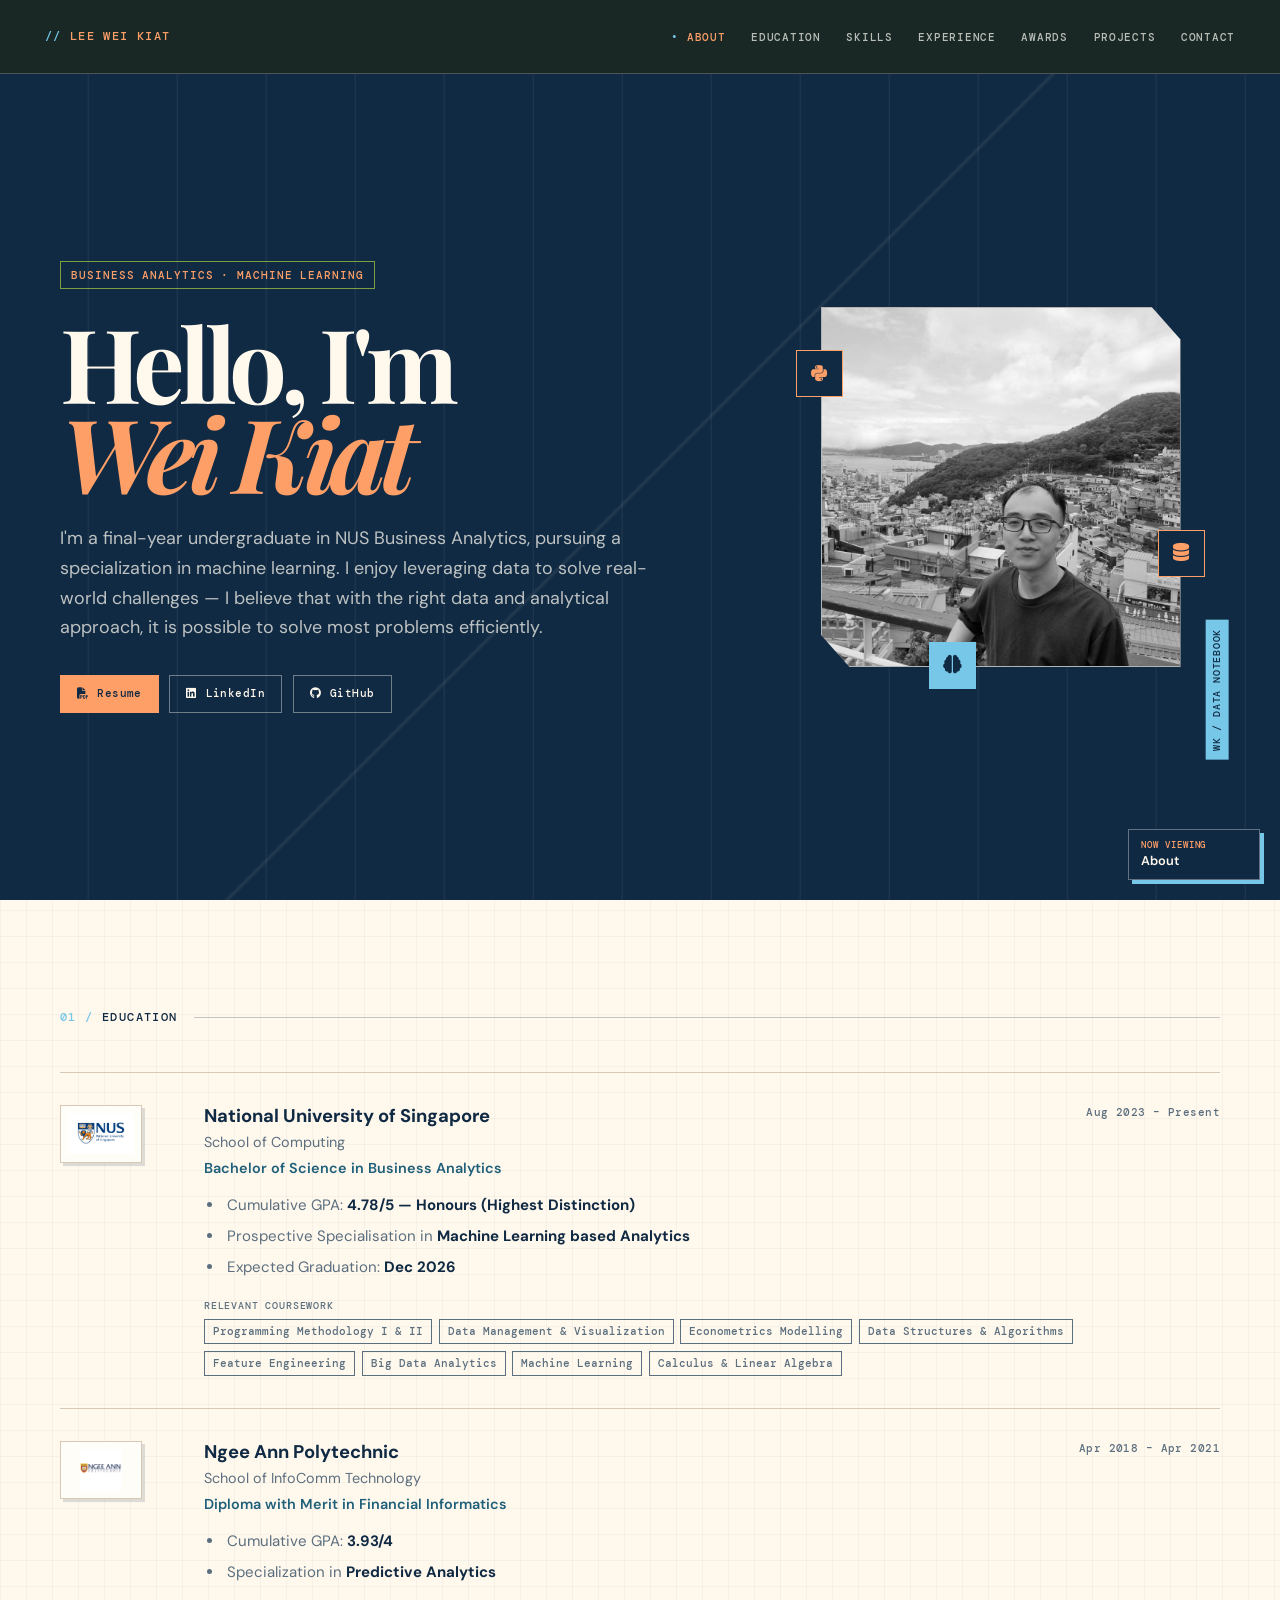
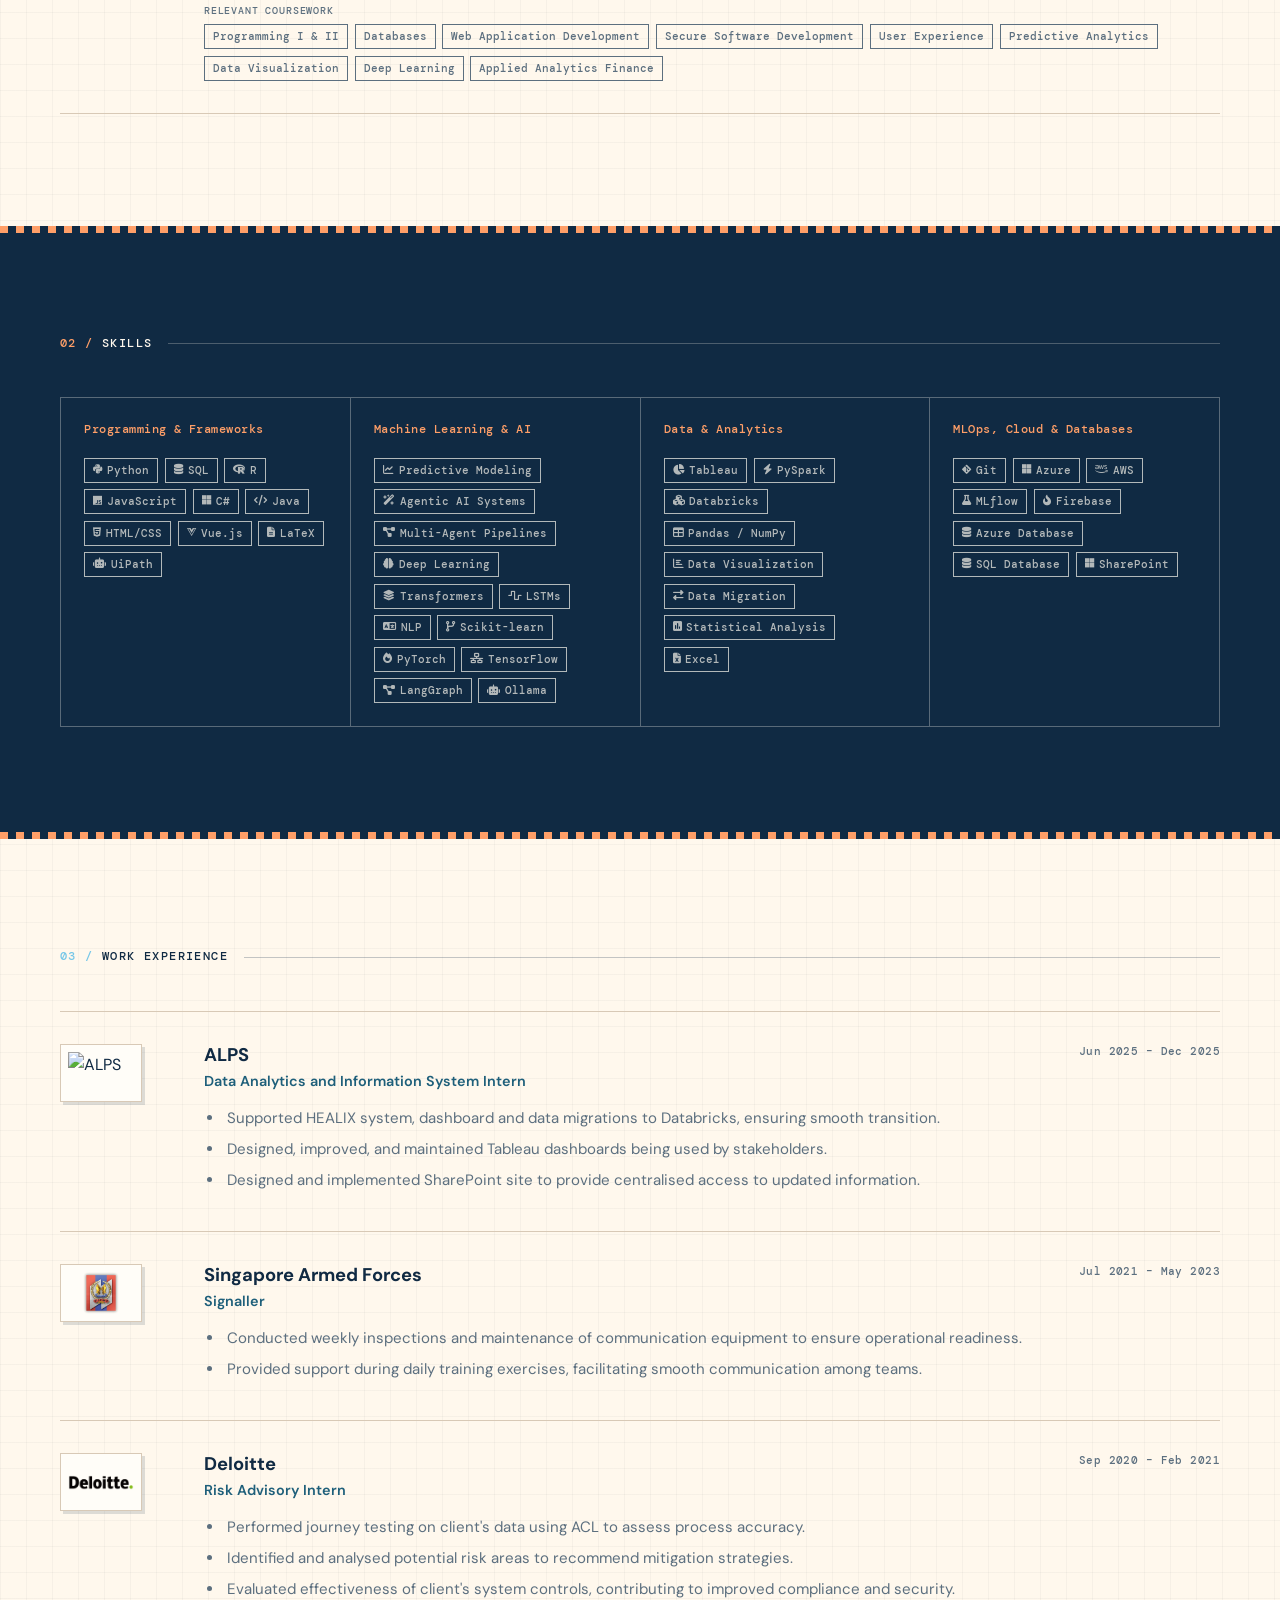
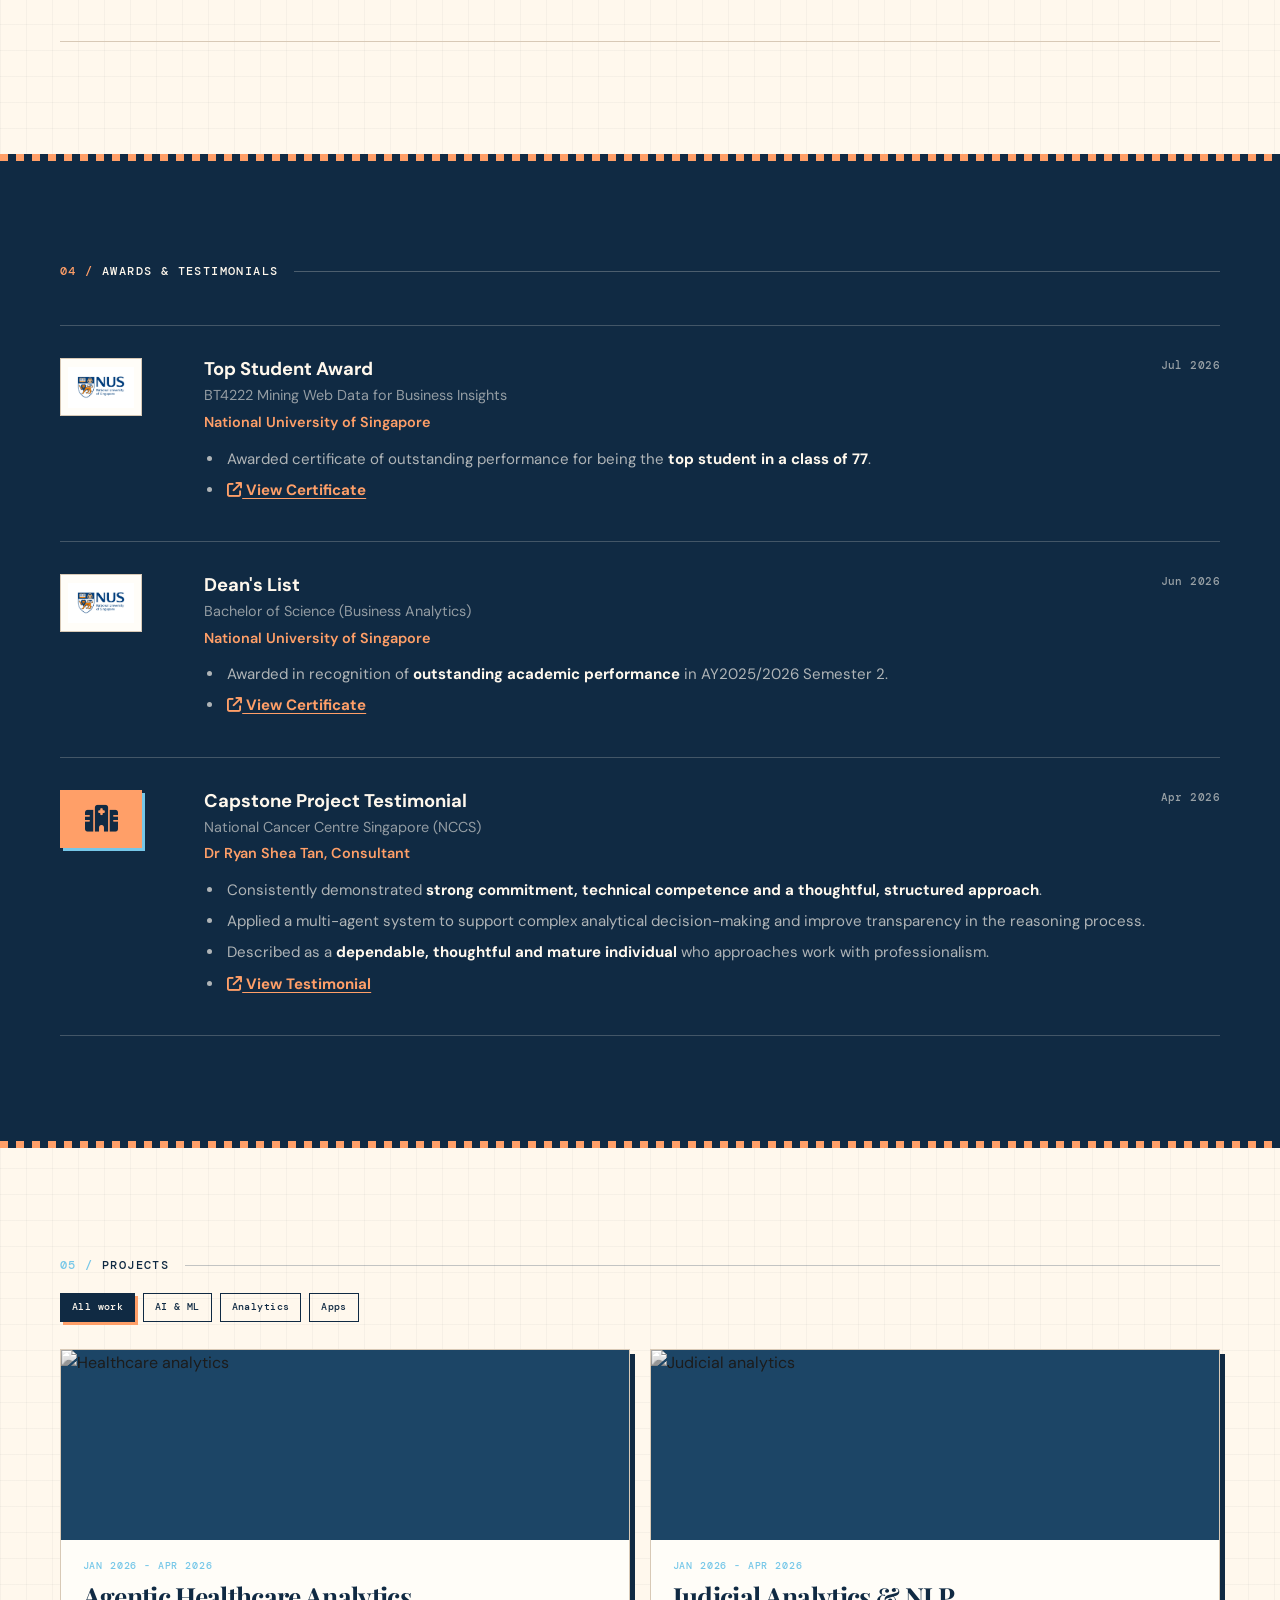
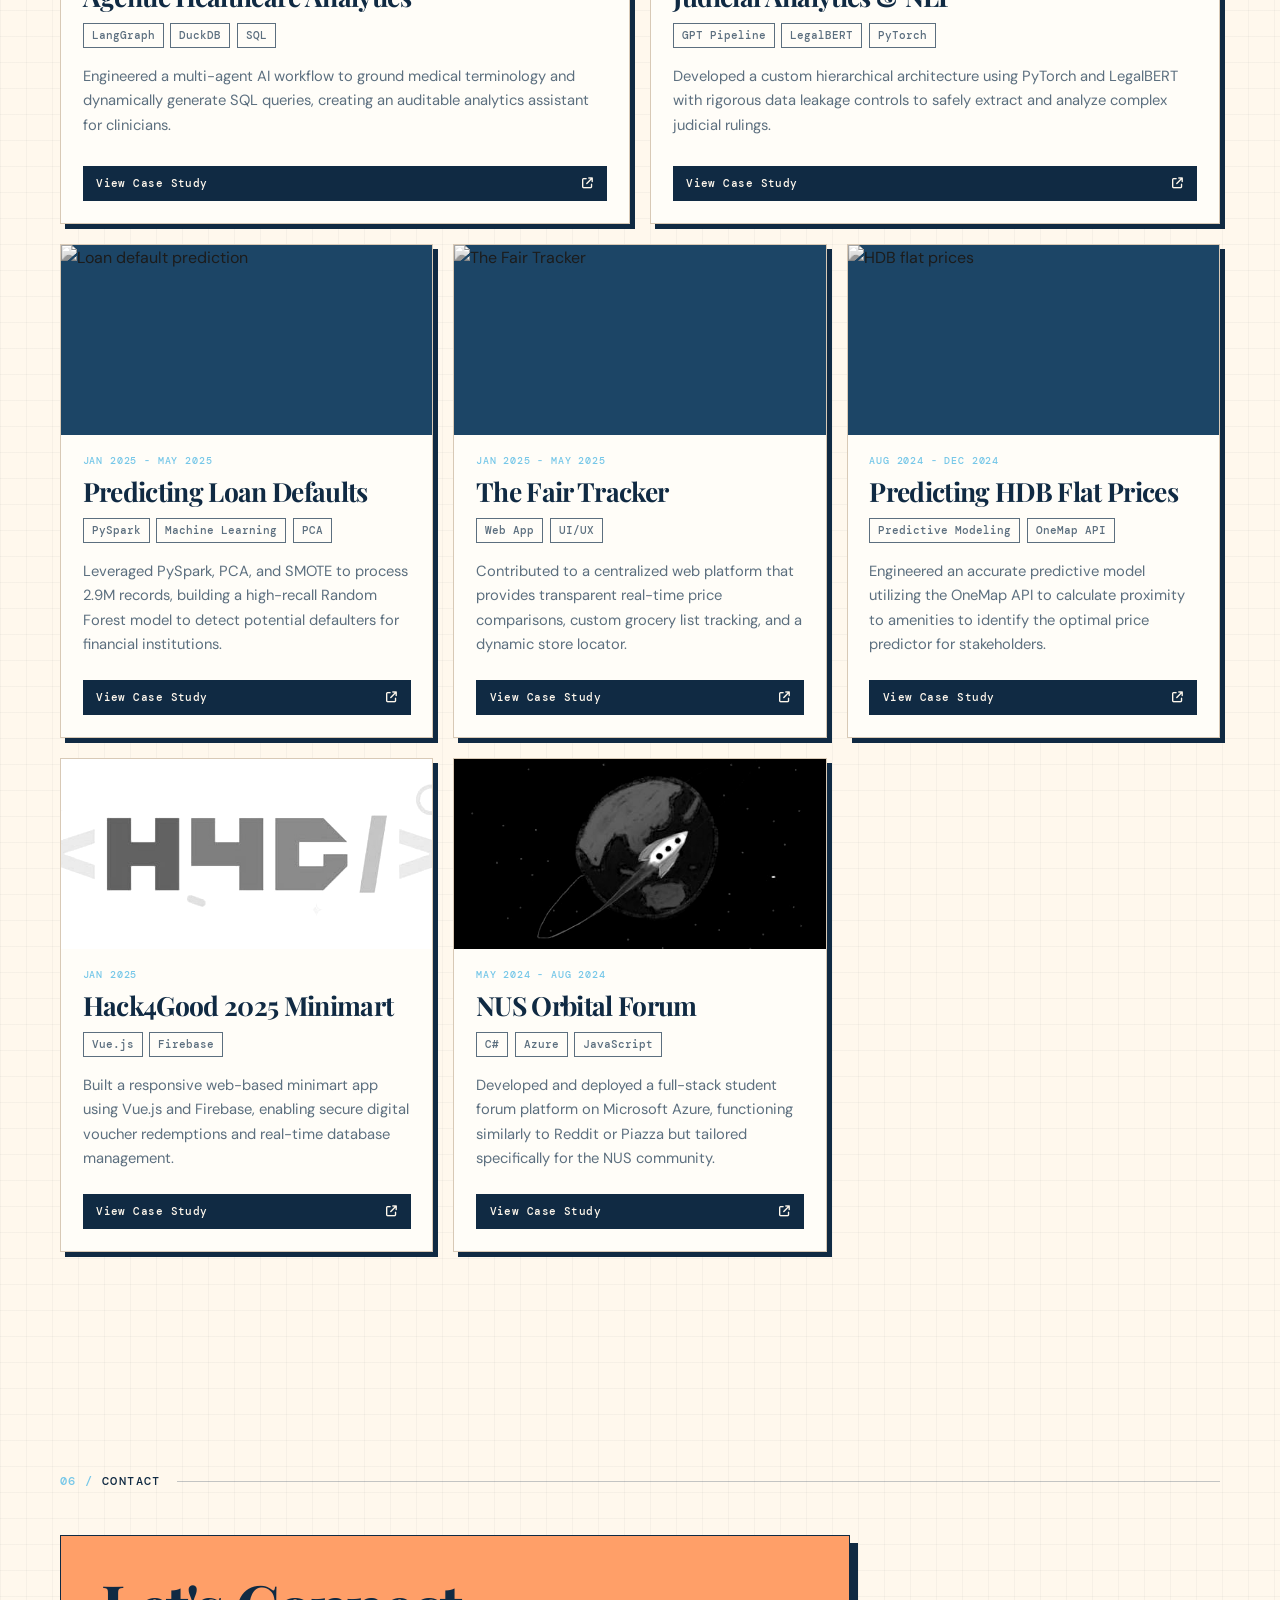
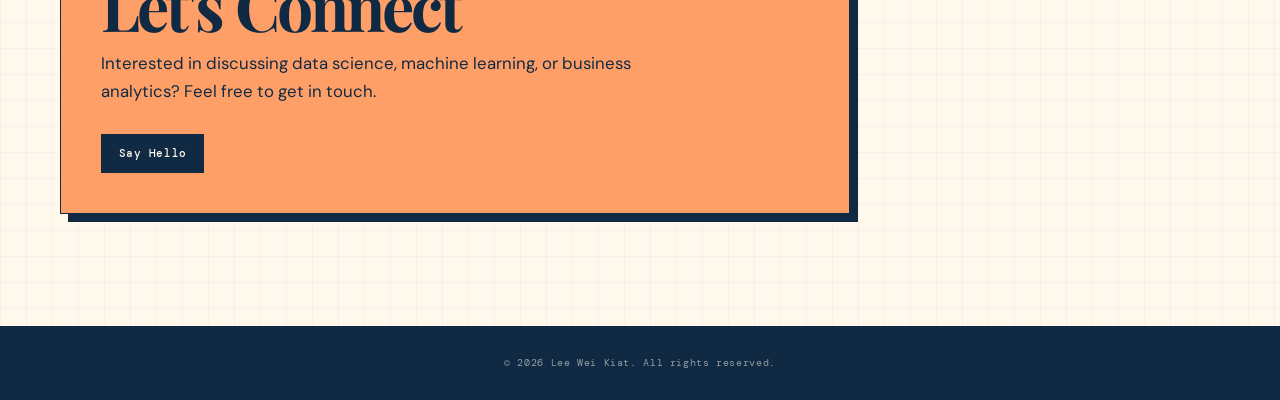
==== commit b382ad31: "fixed some bugs" ====
--- a/index.html
+++ b/index.html
@@ -14,6 +14,10 @@
   <body class="home-page">
     <a class="skip-link" href="#main-content">Skip to content</a>
     <div class="scroll-progress" aria-hidden="true"><span></span></div>
+    <aside class="section-tracker" aria-live="polite">
+      <span class="tracker-label">Now viewing</span>
+      <strong class="tracker-value">About</strong>
+    </aside>
     <nav class="custom-navbar">
       <a class="navbar-brand" href="#about" aria-label="Lee Wei Kiat — back to top">LEE WEI KIAT</a>
       <ul class="navbar-links" id="navbar-links">
@@ -146,14 +150,18 @@
 
         <div class="skills-grid">
           <div class="skill-category">
-            <h5>Programming Languages</h5>
+            <h5>Programming &amp; Frameworks</h5>
             <div class="skill-list">
               <span class="skill-item"><i class="fa-brands fa-python"></i> Python</span>
               <span class="skill-item"><i class="fa-solid fa-database"></i> SQL</span>
               <span class="skill-item"><i class="fa-brands fa-r-project"></i> R</span>
               <span class="skill-item"><i class="fa-brands fa-js"></i> JavaScript</span>
               <span class="skill-item"><i class="fa-brands fa-microsoft"></i> C#</span>
+              <span class="skill-item"><i class="fa-solid fa-code"></i> Java</span>
               <span class="skill-item"><i class="fa-brands fa-html5"></i> HTML/CSS</span>
+              <span class="skill-item"><i class="fa-brands fa-vuejs"></i> Vue.js</span>
+              <span class="skill-item"><i class="fa-solid fa-file-lines"></i> LaTeX</span>
+              <span class="skill-item"><i class="fa-solid fa-robot"></i> UiPath</span>
             </div>
           </div>
 
@@ -161,10 +169,15 @@
             <h5>Machine Learning & AI</h5>
             <div class="skill-list">
               <span class="skill-item"><i class="fa-solid fa-chart-line"></i> Predictive Modeling</span>
+              <span class="skill-item"><i class="fa-solid fa-wand-magic-sparkles"></i> Agentic AI Systems</span>
+              <span class="skill-item"><i class="fa-solid fa-diagram-project"></i> Multi-Agent Pipelines</span>
               <span class="skill-item"><i class="fa-solid fa-brain"></i> Deep Learning</span>
+              <span class="skill-item"><i class="fa-solid fa-layer-group"></i> Transformers</span>
+              <span class="skill-item"><i class="fa-solid fa-wave-square"></i> LSTMs</span>
               <span class="skill-item"><i class="fa-solid fa-language"></i> NLP</span>
               <span class="skill-item"><i class="fa-solid fa-code-branch"></i> Scikit-learn</span>
               <span class="skill-item"><i class="fa-solid fa-fire"></i> PyTorch</span>
+              <span class="skill-item"><i class="fa-solid fa-network-wired"></i> TensorFlow</span>
               <span class="skill-item"><i class="fa-solid fa-diagram-project"></i> LangGraph</span>
               <span class="skill-item"><i class="fa-solid fa-robot"></i> Ollama</span>
             </div>
@@ -178,17 +191,22 @@
               <span class="skill-item"><i class="fa-solid fa-cubes"></i> Databricks</span>
               <span class="skill-item"><i class="fa-solid fa-table"></i> Pandas / NumPy</span>
               <span class="skill-item"><i class="fa-solid fa-chart-bar"></i> Data Visualization</span>
+              <span class="skill-item"><i class="fa-solid fa-right-left"></i> Data Migration</span>
+              <span class="skill-item"><i class="fa-solid fa-square-poll-vertical"></i> Statistical Analysis</span>
+              <span class="skill-item"><i class="fa-solid fa-file-excel"></i> Excel</span>
             </div>
           </div>
 
           <div class="skill-category">
-            <h5>Tools & Frameworks</h5>
+            <h5>MLOps, Cloud &amp; Databases</h5>
             <div class="skill-list">
               <span class="skill-item"><i class="fa-brands fa-git-alt"></i> Git</span>
               <span class="skill-item"><i class="fa-brands fa-microsoft"></i> Azure</span>
+              <span class="skill-item"><i class="fa-brands fa-aws"></i> AWS</span>
+              <span class="skill-item"><i class="fa-solid fa-flask"></i> MLflow</span>
               <span class="skill-item"><i class="fa-solid fa-fire-flame-curved"></i> Firebase</span>
-              <span class="skill-item"><i class="fa-brands fa-vuejs"></i> Vue.js</span>
-              <span class="skill-item"><i class="fa-solid fa-server"></i> Databases</span>
+              <span class="skill-item"><i class="fa-solid fa-database"></i> Azure Database</span>
+              <span class="skill-item"><i class="fa-solid fa-database"></i> SQL Database</span>
               <span class="skill-item"><i class="fa-brands fa-microsoft"></i> SharePoint</span>
             </div>
           </div>
@@ -312,7 +330,7 @@
         </div>
 
         <div class="timeline-item">
-          <div class="timeline-logo" style="display: flex; align-items: center; justify-content: center; width: 80px; height: 80px; background: #ffffff; border-radius: 8px; border: 1px solid #eee; padding: 4px; color: var(--primary); font-size: 2rem;">
+          <div class="timeline-logo testimonial-logo">
             <i class="fa-solid fa-hospital"></i>
           </div>
           <div class="timeline-content">
--- a/style.css
+++ b/style.css
@@ -2,11 +2,12 @@
 
 :root { --ink:#102a43; --ink-soft:#1c4566; --paper:#fff8ed; --paper-deep:#f3e7d4; --line:#d8c9b6; --acid:#ff9f68; --coral:#76c7e8; --forest:#1e5f7a; --muted:#5c6f7f; --white:#fffdf8; }
 * { box-sizing:border-box; }
-html { scroll-behavior:smooth; scroll-padding-top:74px; }
+html { scroll-behavior:smooth; scroll-padding-top:var(--nav-offset,90px); }
 body { margin:0; background-color:var(--paper); background-image:linear-gradient(rgba(16,32,29,.035) 1px,transparent 1px),linear-gradient(90deg,rgba(16,32,29,.035) 1px,transparent 1px); background-size:26px 26px; color:var(--ink); font-family:'DM Sans',Arial,sans-serif; font-size:16px; line-height:1.65; }
 a:focus-visible,button:focus-visible { outline:3px solid var(--coral); outline-offset:4px; }
 .skip-link { position:fixed; z-index:2000; top:1rem; left:1rem; padding:.65rem .9rem; background:var(--acid); color:var(--ink); font:700 .76rem/1 'DM Mono',monospace; text-decoration:none; transform:translateY(-170%); transition:transform .2s ease; }.skip-link:focus { transform:translateY(0); }
 .scroll-progress { position:fixed; z-index:1200; top:0; left:0; width:100%; height:3px; background:transparent; pointer-events:none; }.scroll-progress span { display:block; width:0; height:100%; background:var(--acid); box-shadow:0 0 12px var(--acid); }
+.section-tracker { position:fixed; z-index:900; right:1.25rem; bottom:1.25rem; display:grid; gap:.18rem; min-width:132px; padding:.68rem .78rem; border:1px solid rgba(255,253,248,.35); background:rgba(16,42,67,.94); color:var(--paper); box-shadow:4px 4px 0 var(--coral); pointer-events:none; backdrop-filter:blur(8px); }.tracker-label { color:var(--acid); font:500 .56rem/1 'DM Mono',monospace; letter-spacing:.1em; text-transform:uppercase; }.tracker-value { font:600 .8rem/1.2 'DM Sans',sans-serif; }.section-tracker.is-updating .tracker-value { animation:tracker-swap .34s ease both; }@keyframes tracker-swap { 0% { opacity:.25; transform:translateY(5px); } 100% { opacity:1; transform:translateY(0); } }
 
 /* Navigation */
 .custom-navbar { position:sticky; top:0; z-index:1000; height:74px; display:flex; align-items:center; justify-content:space-between; padding:0 3.5vw; border-bottom:1px solid rgba(243,240,232,.22); background:rgba(16,32,29,.96); color:var(--paper); backdrop-filter:blur(14px); -webkit-backdrop-filter:blur(14px); }.custom-navbar.scrolled { box-shadow:0 8px 24px rgba(16,32,29,.22); }
@@ -21,7 +22,7 @@
 .hero-visual { justify-self:center; }.profile-container { position:relative; width:min(29vw,360px); aspect-ratio:1; }.hero-profile-img { display:block; width:100%; height:100%; object-fit:cover; filter:grayscale(1) contrast(1.1); border:1px solid var(--acid); clip-path:polygon(0 0,92% 0,100% 9%,100% 100%,8% 100%,0 91%); }.profile-container::after { content:'WK / DATA NOTEBOOK'; position:absolute; right:-1.6rem; bottom:1.5rem; padding:.4rem .55rem; background:var(--coral); color:var(--ink); transform:rotate(-90deg); transform-origin:right top; font:500 .61rem/1 'DM Mono',monospace; letter-spacing:.08em; }.floating-badge { position:absolute; display:grid; width:47px; height:47px; place-items:center; border:1px solid var(--acid); background:var(--ink); color:var(--acid); font-size:1.15rem; }.badge-1 { top:12%; left:-25px; }.badge-2 { right:-24px; bottom:25%; }.badge-3 { bottom:-22px; left:30%; background:var(--coral); border-color:var(--coral); color:var(--ink); }
 
 /* Credentials */
-.timeline-item { display:grid; grid-template-columns:112px 1fr; gap:2rem; position:relative; padding:2rem 0; border-top:1px solid var(--line); }.timeline-item:last-child { border-bottom:1px solid var(--line); }.section-alt .timeline-item { border-color:rgba(243,240,232,.22); }.timeline-logo { display:flex; align-items:flex-start; justify-content:flex-start; }.timeline-logo img { width:82px; height:58px; padding:7px; object-fit:contain; background:var(--white); border:1px solid var(--line); box-shadow:3px 3px 0 rgba(16,42,67,.14); }.timeline-meta { display:flex; justify-content:space-between; gap:1rem; margin-bottom:.75rem; }.timeline-meta h5 { margin:0; font-size:1.15rem; line-height:1.25; }.institution,.degree,.role { margin-top:.18rem; color:var(--muted); font-size:.9rem; }.degree,.role { color:var(--forest); font-weight:600; }.section-alt .institution { color:rgba(243,240,232,.58); }.section-alt .degree,.section-alt .role { color:var(--acid); }.timeline-date { flex:0 0 auto; color:var(--muted); font:500 .67rem/1.35 'DM Mono',monospace; letter-spacing:.04em; text-align:right; }.section-alt .timeline-date { color:rgba(243,240,232,.6); }.timeline-content > ul,.details-list { margin:.65rem 0 0; padding-left:1.25rem; color:var(--muted); font-size:.94rem; }.section-alt .timeline-content > ul { color:rgba(243,240,232,.7); }.timeline-content > ul li,.details-list-item { margin-bottom:.4rem; padding-left:.2rem; }.timeline-content strong,.details-list strong { color:var(--ink); }.section-alt .timeline-content strong { color:var(--paper); }.coursework { margin-top:1.3rem; }.cw-label { display:block; margin-bottom:.5rem; color:var(--muted); font:500 .65rem/1 'DM Mono',monospace; letter-spacing:.08em; text-transform:uppercase; }.section-alt .cw-label { color:rgba(243,240,232,.55); }.tags,.skill-list,.tech-tags { display:flex; flex-wrap:wrap; gap:.42rem; }.tags span,.skill-item,.card-content .tech-tags span { display:inline-flex; align-items:center; gap:.3rem; padding:.3rem .5rem; border:1px solid currentColor; color:var(--muted); font:500 .66rem/1.25 'DM Mono',monospace; }.section-alt .tags span,.section-alt .skill-item { color:rgba(243,240,232,.72); }.text-link { color:var(--forest); font-weight:700; text-decoration:underline; text-underline-offset:.18em; }.section-alt .text-link { color:var(--acid); }
+.timeline-item { display:grid; grid-template-columns:112px 1fr; gap:2rem; position:relative; padding:2rem 0; border-top:1px solid var(--line); }.timeline-item:last-child { border-bottom:1px solid var(--line); }.section-alt .timeline-item { border-color:rgba(243,240,232,.22); }.timeline-logo { display:flex; align-items:flex-start; justify-content:flex-start; }.timeline-logo img { width:82px; height:58px; padding:7px; object-fit:contain; background:var(--white); border:1px solid var(--line); box-shadow:3px 3px 0 rgba(16,42,67,.14); }.testimonial-logo { width:82px; height:58px; align-items:center; justify-content:center; background:var(--acid); border:1px solid var(--acid); box-shadow:3px 3px 0 var(--coral); color:var(--ink); font-size:1.65rem; }.timeline-meta { display:flex; justify-content:space-between; gap:1rem; margin-bottom:.75rem; }.timeline-meta h5 { margin:0; font-size:1.15rem; line-height:1.25; }.institution,.degree,.role { margin-top:.18rem; color:var(--muted); font-size:.9rem; }.degree,.role { color:var(--forest); font-weight:600; }.section-alt .institution { color:rgba(243,240,232,.58); }.section-alt .degree,.section-alt .role { color:var(--acid); }.timeline-date { flex:0 0 auto; color:var(--muted); font:500 .67rem/1.35 'DM Mono',monospace; letter-spacing:.04em; text-align:right; }.section-alt .timeline-date { color:rgba(243,240,232,.6); }.timeline-content > ul,.details-list { margin:.65rem 0 0; padding-left:1.25rem; color:var(--muted); font-size:.94rem; }.section-alt .timeline-content > ul { color:rgba(243,240,232,.7); }.timeline-content > ul li,.details-list-item { margin-bottom:.4rem; padding-left:.2rem; }.timeline-content strong,.details-list strong { color:var(--ink); }.section-alt .timeline-content strong { color:var(--paper); }.coursework { margin-top:1.3rem; }.cw-label { display:block; margin-bottom:.5rem; color:var(--muted); font:500 .65rem/1 'DM Mono',monospace; letter-spacing:.08em; text-transform:uppercase; }.section-alt .cw-label { color:rgba(243,240,232,.55); }.tags,.skill-list,.tech-tags { display:flex; flex-wrap:wrap; gap:.42rem; }.tags span,.skill-item,.card-content .tech-tags span { display:inline-flex; align-items:center; gap:.3rem; padding:.3rem .5rem; border:1px solid currentColor; color:var(--muted); font:500 .66rem/1.25 'DM Mono',monospace; }.section-alt .tags span,.section-alt .skill-item { color:rgba(243,240,232,.72); }.text-link { color:var(--forest); font-weight:700; text-decoration:underline; text-underline-offset:.18em; }.section-alt .text-link { color:var(--acid); }
 
 /* Skills */
 .skills-grid { display:grid; grid-template-columns:repeat(4,1fr); border-top:1px solid rgba(243,240,232,.32); border-left:1px solid rgba(243,240,232,.32); }.skill-category { min-height:225px; padding:1.45rem; border-right:1px solid rgba(243,240,232,.32); border-bottom:1px solid rgba(243,240,232,.32); transition:background .2s ease; }.skill-category:hover { background:rgba(214,255,69,.08); }.skill-category h5 { margin:0 0 1.25rem; color:var(--acid); font:500 .76rem/1.35 'DM Mono',monospace; letter-spacing:.04em; }
@@ -34,5 +35,5 @@
 .fade-up { opacity:0; transform:translateY(22px); transition:opacity .5s ease,transform .5s ease; }.fade-up.visible { opacity:1; transform:translateY(0); }
 
 @media (max-width:900px) { .navbar-links { gap:.9rem; }.navbar-links a { font-size:.59rem; }.skills-grid { grid-template-columns:repeat(2,1fr); }.project-card-modern,.project-card-modern:nth-child(1),.project-card-modern:nth-child(2) { grid-column:span 6; } }
-@media (max-width:700px) { body { font-size:15px; }.custom-navbar { height:64px; padding:0 1.25rem; }.hamburger { display:block; }.navbar-links { position:absolute; top:64px; left:0; right:0; display:none; align-items:stretch; gap:0; padding:.45rem 1.25rem 1rem; border-bottom:1px solid rgba(243,240,232,.18); background:var(--ink); }.navbar-links.active { display:flex; flex-direction:column; }.navbar-links li { border-bottom:1px solid rgba(243,240,232,.14); }.navbar-links a { display:block; padding:.9rem 0; font-size:.7rem; }.hero { min-height:auto; padding:5rem 0 4rem; }.hero-inner { grid-template-columns:1fr; gap:3.5rem; }.hero-visual { order:-1; }.profile-container { width:205px; }.hero-name { font-size:clamp(3.6rem,18vw,5rem); }.hero-bio { font-size:1rem; }.floating-badge { width:38px; height:38px; font-size:.95rem; }.section { padding:4.5rem 0; }.timeline-item { grid-template-columns:1fr; gap:.8rem; }.timeline-logo { display:none; }.timeline-meta { display:block; }.timeline-date { margin-top:.65rem; text-align:left; }.skills-grid { grid-template-columns:1fr; }.skill-category { min-height:0; }.project-card-modern,.project-card-modern:nth-child(1),.project-card-modern:nth-child(2) { grid-column:span 12; min-height:0; }.card-image { height:205px; }.contact-wrapper { padding:1.5rem; box-shadow:5px 5px 0 var(--ink); }.project-page-section { padding:4.5rem 0; }.project-details-card { box-shadow:5px 5px 0 var(--acid); } }
+@media (max-width:700px) { body { font-size:15px; }.custom-navbar { height:64px; padding:0 1.25rem; }.hamburger { display:block; }.navbar-links { position:absolute; top:64px; left:0; right:0; display:none; align-items:stretch; gap:0; padding:.45rem 1.25rem 1rem; border-bottom:1px solid rgba(243,240,232,.18); background:var(--ink); }.navbar-links.active { display:flex; flex-direction:column; }.navbar-links li { border-bottom:1px solid rgba(243,240,232,.14); }.navbar-links a { display:block; padding:.9rem 0; font-size:.7rem; }.hero { min-height:auto; padding:5rem 0 4rem; }.hero-inner { grid-template-columns:1fr; gap:3.5rem; }.hero-visual { order:-1; }.profile-container { width:205px; }.hero-name { font-size:clamp(3.6rem,18vw,5rem); }.hero-bio { font-size:1rem; }.floating-badge { width:38px; height:38px; font-size:.95rem; }.section { padding:4.5rem 0; }.timeline-item { grid-template-columns:1fr; gap:.8rem; }.timeline-logo { display:none; }.timeline-meta { display:block; }.timeline-date { margin-top:.65rem; text-align:left; }.skills-grid { grid-template-columns:1fr; }.skill-category { min-height:0; }.project-card-modern,.project-card-modern:nth-child(1),.project-card-modern:nth-child(2) { grid-column:span 12; min-height:0; }.card-image { height:205px; }.contact-wrapper { padding:1.5rem; box-shadow:5px 5px 0 var(--ink); }.project-page-section { padding:4.5rem 0; }.project-details-card { box-shadow:5px 5px 0 var(--acid); }.section-tracker { right:.8rem; bottom:.8rem; min-width:116px; padding:.55rem .62rem; } }
 @media (prefers-reduced-motion:reduce) { *,*::before,*::after { animation-duration:.01ms !important; animation-iteration-count:1 !important; scroll-behavior:auto !important; transition-duration:.01ms !important; } }
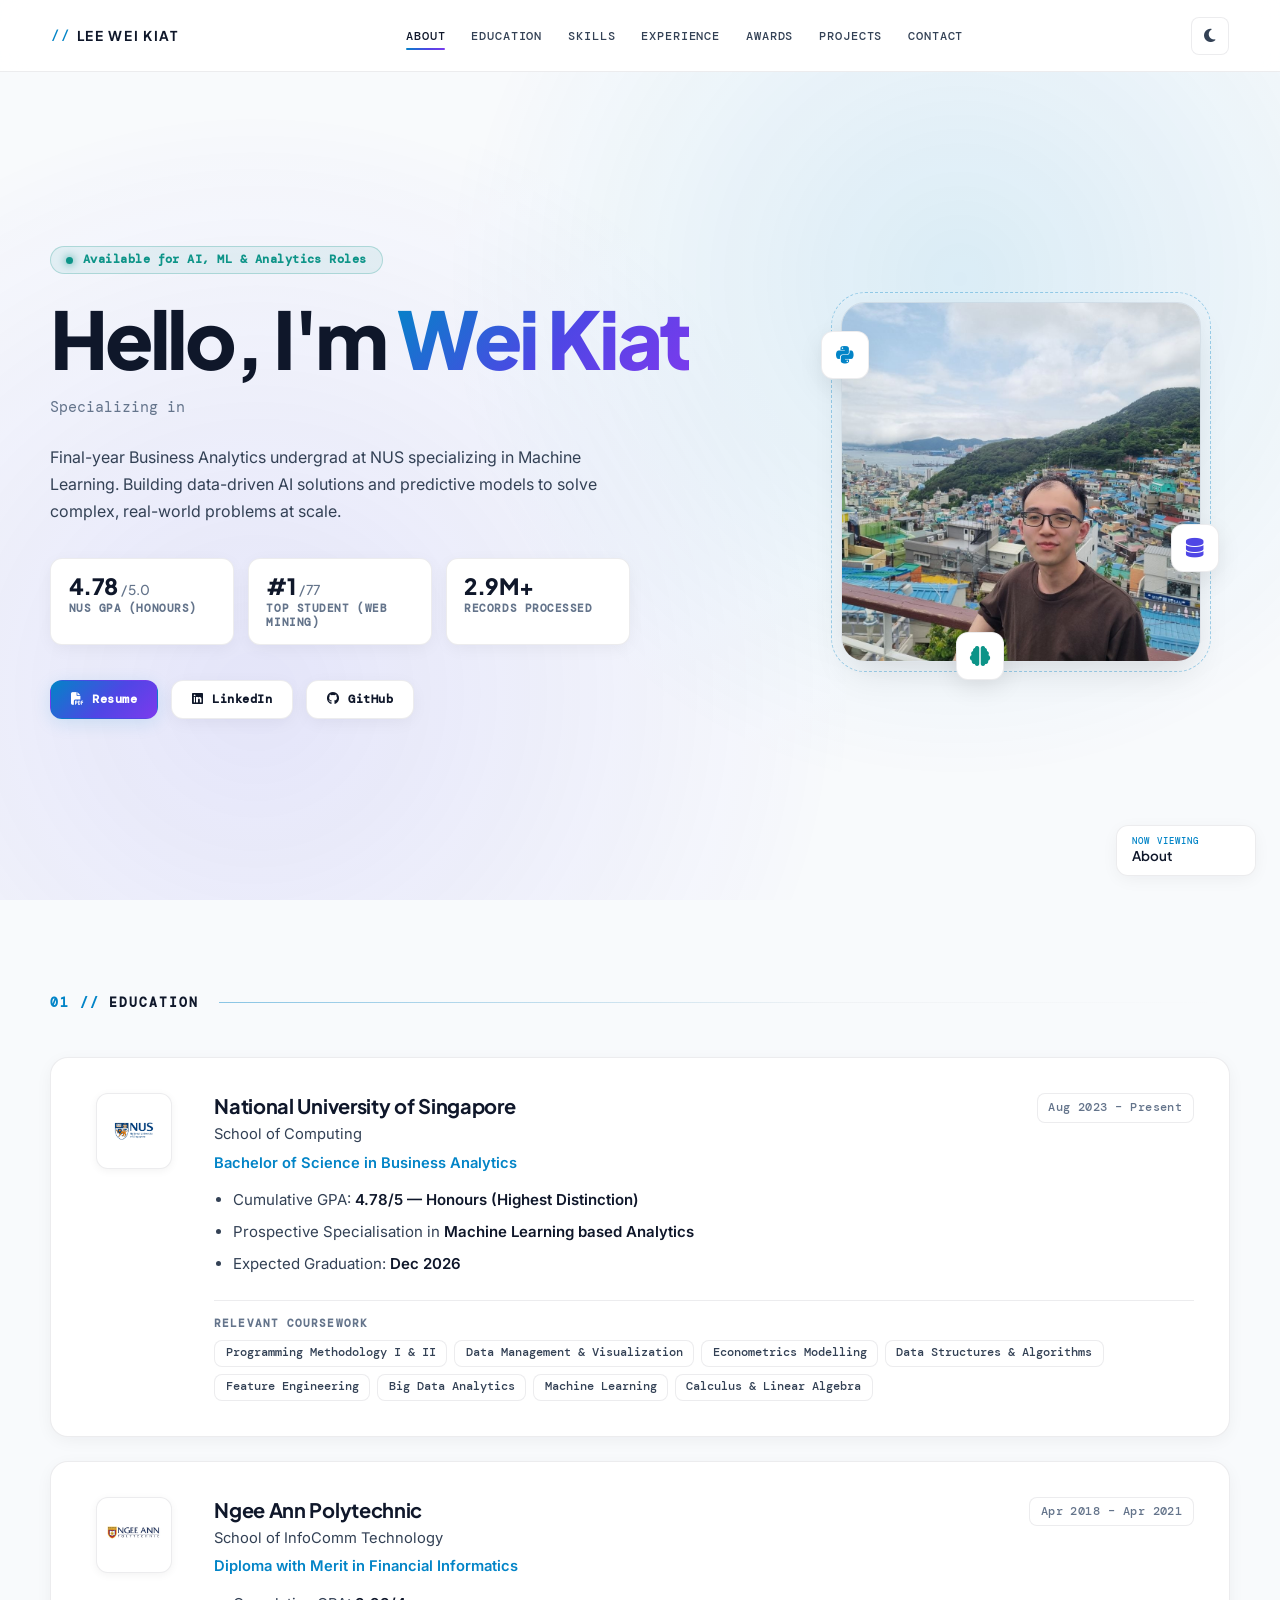
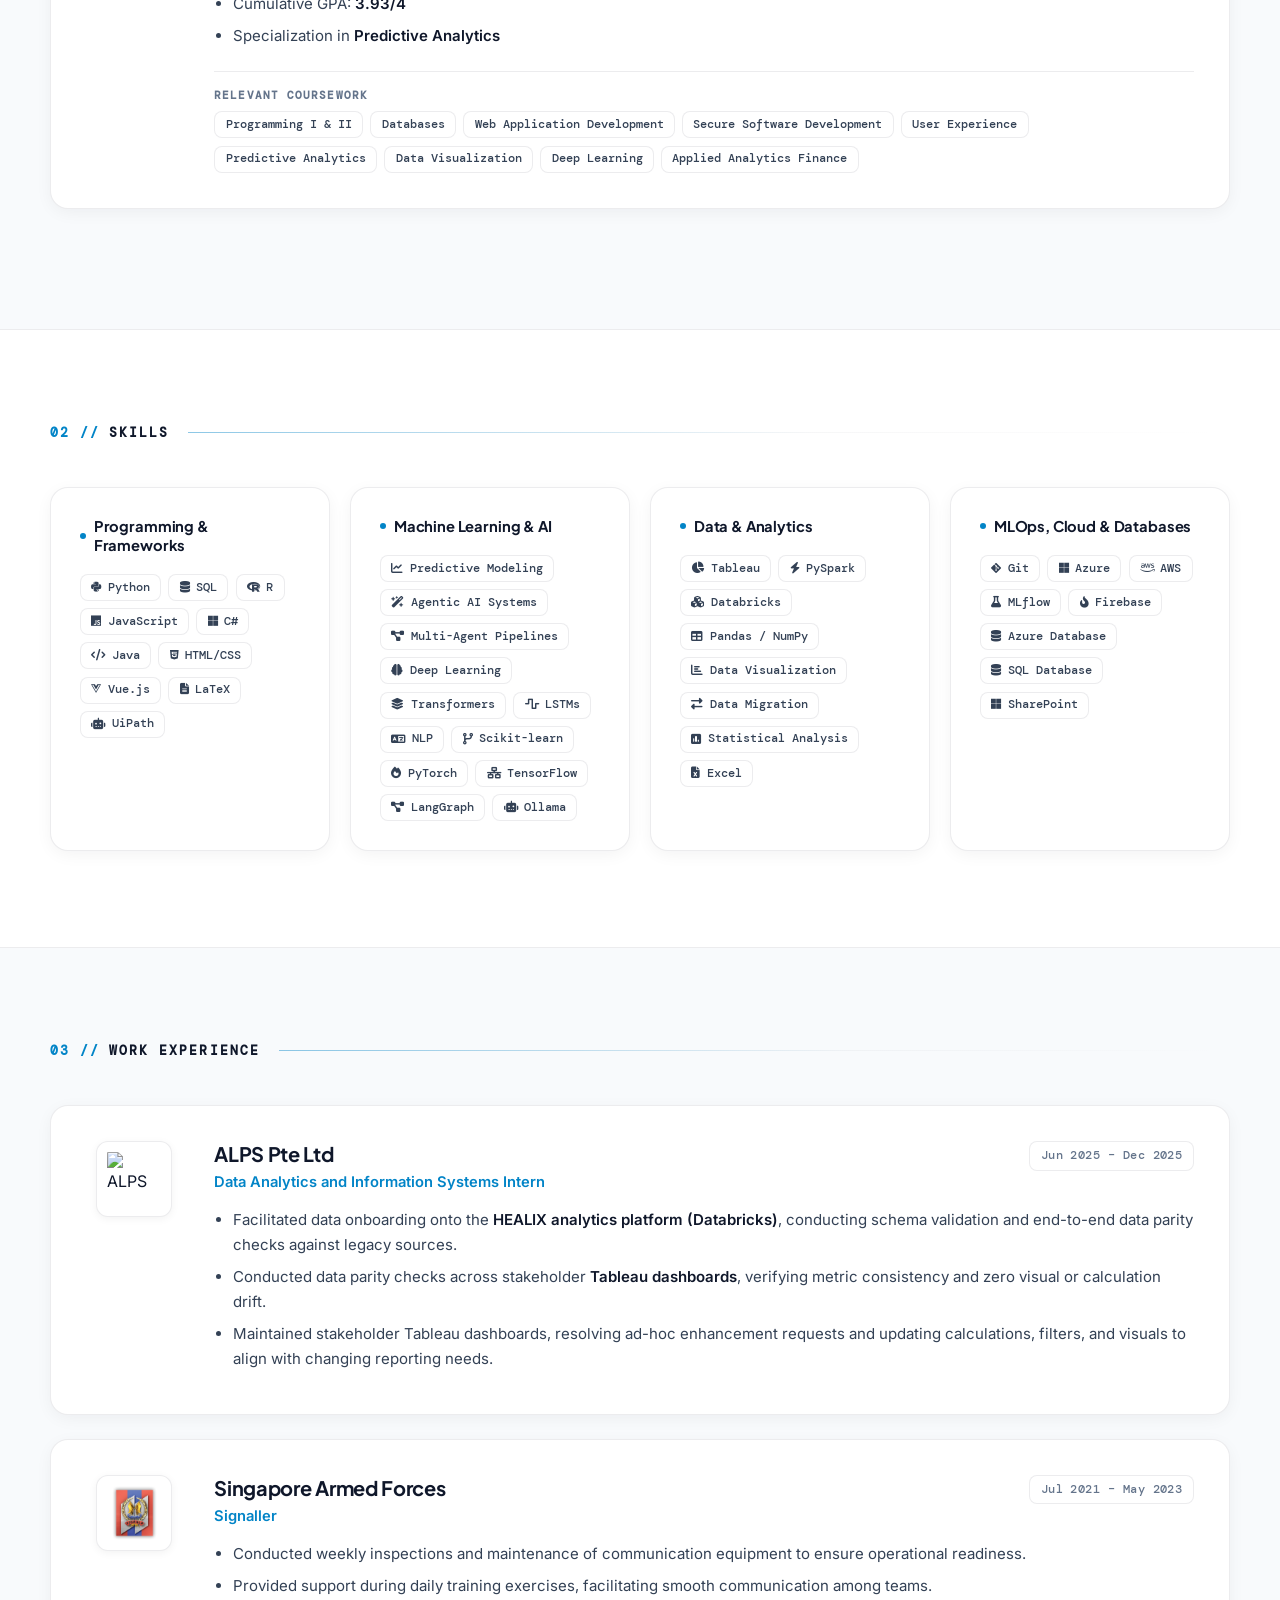
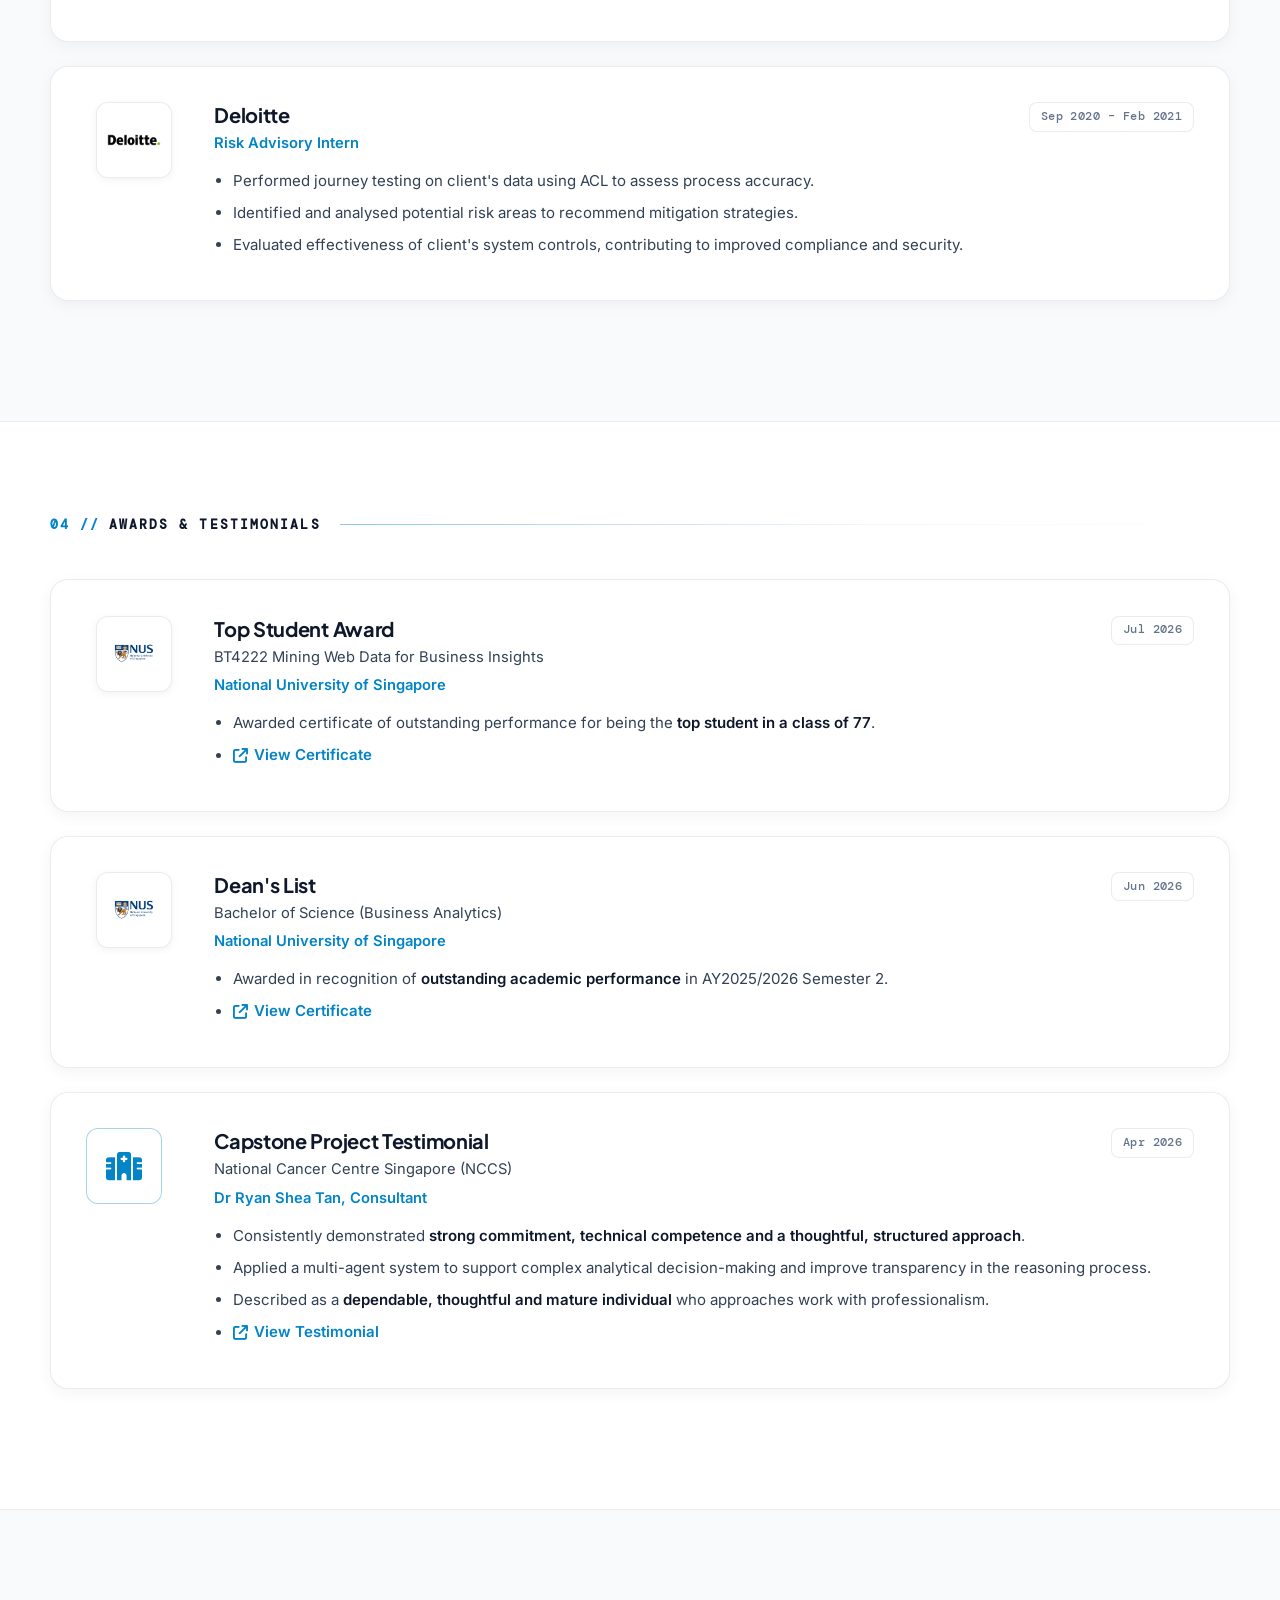
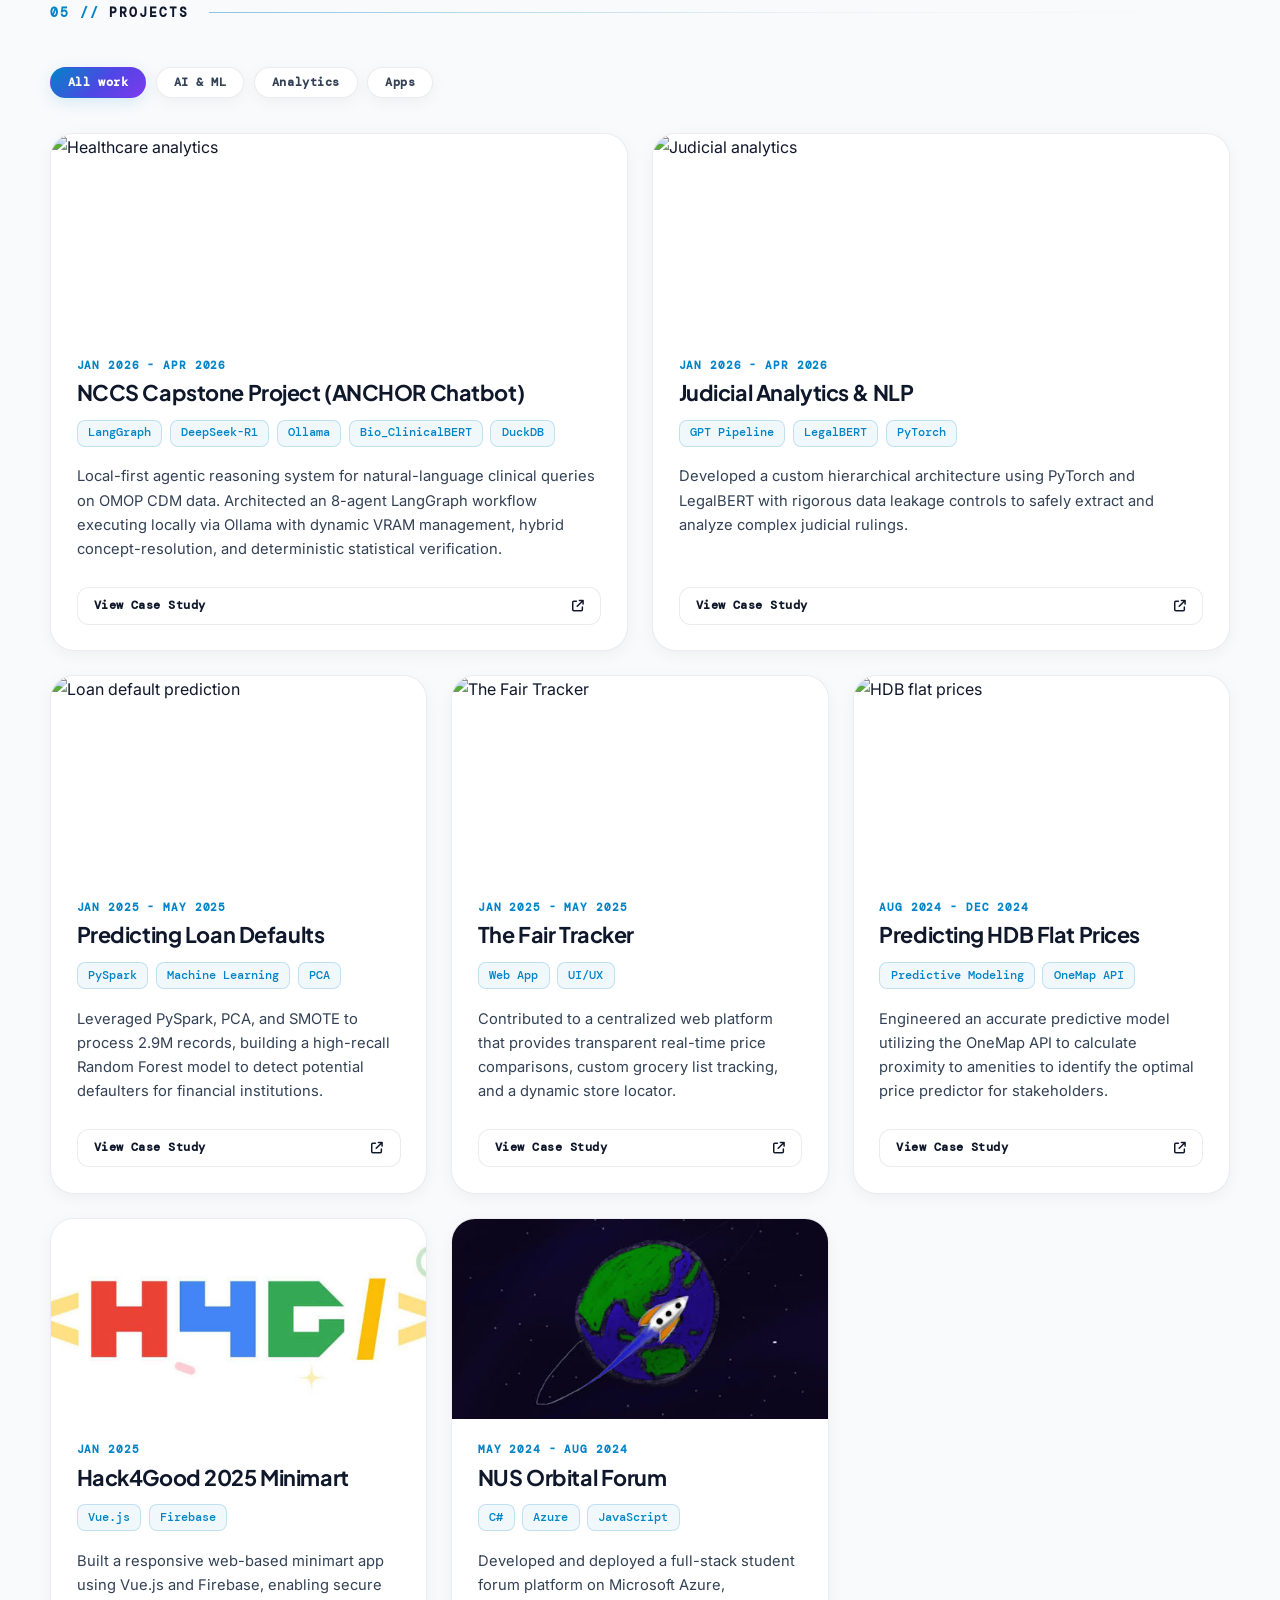
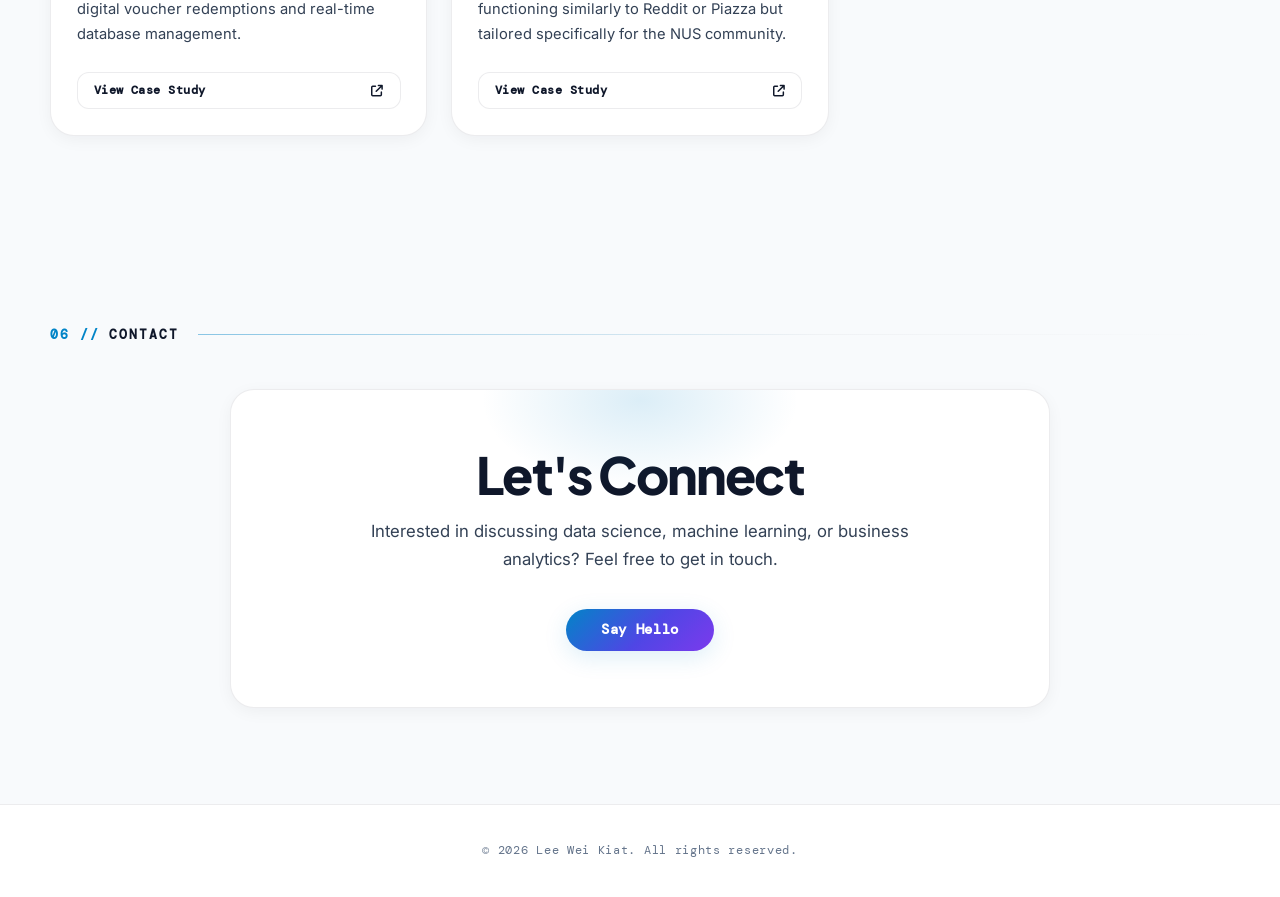
==== commit 8fdaf643: "updated UI" ====
--- a/index.html
+++ b/index.html
@@ -9,7 +9,13 @@
     <link rel="stylesheet" href="https://cdnjs.cloudflare.com/ajax/libs/font-awesome/6.4.0/css/all.min.css" />
     <link rel="stylesheet" href="style.css" />
     <meta name="description" content="Portfolio of Lee Wei Kiat, a Business Analytics undergraduate at the National University of Singapore." />
-    <title>Lee Wei Kiat | Business Analytics Portfolio</title>
+    <title>Lee Wei Kiat | Business Analytics &amp; AI Portfolio</title>
+    <script>
+      (function() {
+        const savedTheme = localStorage.getItem('theme') || 'light';
+        document.documentElement.setAttribute('data-theme', savedTheme);
+      })();
+    </script>
   </head>
   <body class="home-page">
     <a class="skip-link" href="#main-content">Skip to content</a>
@@ -29,9 +35,14 @@
         <li><a href="#projects">PROJECTS</a></li>
         <li><a href="#contact">CONTACT</a></li>
       </ul>
-      <button class="hamburger" id="hamburger" type="button" aria-label="Open navigation menu" aria-controls="navbar-links" aria-expanded="false">
-        <i class="fa-solid fa-bars" aria-hidden="true"></i>
-      </button>
+      <div class="nav-actions">
+        <button class="theme-toggle" id="theme-toggle" type="button" aria-label="Toggle theme">
+          <i class="fa-solid fa-moon" aria-hidden="true"></i>
+        </button>
+        <button class="hamburger" id="hamburger" type="button" aria-label="Open navigation menu" aria-controls="navbar-links" aria-expanded="false">
+          <i class="fa-solid fa-bars" aria-hidden="true"></i>
+        </button>
+      </div>
     </nav>
 
     <!-- HERO / ABOUT -->
@@ -40,13 +51,29 @@
       <div class="hero-mesh-bg"></div>
       <div class="hero-inner">
         <div class="hero-card glass-card">
-          <div class="hero-tag">Business Analytics &middot; Machine Learning</div>
-          <h1 class="hero-name typing-effect">Hello, I'm<br /><span class="highlight">Wei Kiat</span></h1>
+          <div class="hero-status"><span class="status-dot"></span> Available for AI, ML &amp; Analytics Roles</div>
+          <h1 class="hero-name">Hello, I'm <span class="highlight">Wei Kiat</span></h1>
+          <div class="hero-dynamic-role">
+            <span class="role-prefix">Specializing in</span>
+            <span class="role-ticker" id="hero-ticker">Agentic AI &amp; Machine Learning</span>
+          </div>
           <p class="hero-bio">
-            I'm a final-year undergraduate in NUS Business Analytics, pursuing a specialization in machine learning.
-            I enjoy leveraging data to solve real-world challenges — I believe that with the right
-            data and analytical approach, it is possible to solve most problems efficiently.
+            Final-year Business Analytics undergrad at NUS specializing in Machine Learning. Building data-driven AI solutions and predictive models to solve complex, real-world problems at scale.
           </p>
+          <div class="hero-stats-bar">
+            <div class="hero-stat-item">
+              <span class="stat-number">4.78 <span class="stat-sub">/ 5.0</span></span>
+              <span class="stat-label">NUS GPA (Honours)</span>
+            </div>
+            <div class="hero-stat-item">
+              <span class="stat-number">#1 <span class="stat-sub">/ 77</span></span>
+              <span class="stat-label">Top Student (Web Mining)</span>
+            </div>
+            <div class="hero-stat-item">
+              <span class="stat-number">2.9M+</span>
+              <span class="stat-label">Records Processed</span>
+            </div>
+          </div>
           <div class="hero-links">
             <a href="files/Lee Wei Kiat Resume.pdf" class="hero-btn hero-btn-primary" target="_blank" rel="noopener noreferrer"><i class="fa-solid fa-file-pdf" aria-hidden="true"></i> Resume</a>
             <a href="https://www.linkedin.com/in/lee-wei-kiat/" class="hero-btn" target="_blank" rel="noopener noreferrer"><i class="fa-brands fa-linkedin" aria-hidden="true"></i> LinkedIn</a>
@@ -228,15 +255,15 @@
           <div class="timeline-content">
             <div class="timeline-meta">
               <div>
-                <h5>ALPS</h5>
-                <div class="role">Data Analytics and Information System Intern</div>
+                <h5>ALPS Pte Ltd</h5>
+                <div class="role">Data Analytics and Information Systems Intern</div>
               </div>
               <div class="timeline-date">Jun 2025 – Dec 2025</div>
             </div>
             <ul>
-              <li>Supported HEALIX system, dashboard and data migrations to Databricks, ensuring smooth transition.</li>
-              <li>Designed, improved, and maintained Tableau dashboards being used by stakeholders.</li>
-              <li>Designed and implemented SharePoint site to provide centralised access to updated information.</li>
+              <li>Facilitated data onboarding onto the <strong>HEALIX analytics platform (Databricks)</strong>, conducting schema validation and end-to-end data parity checks against legacy sources.</li>
+              <li>Conducted data parity checks across stakeholder <strong>Tableau dashboards</strong>, verifying metric consistency and zero visual or calculation drift.</li>
+              <li>Maintained stakeholder Tableau dashboards, resolving ad-hoc enhancement requests and updating calculations, filters, and visuals to align with changing reporting needs.</li>
             </ul>
           </div>
         </div>
@@ -376,11 +403,11 @@
             </div>
             <div class="card-content">
               <div class="card-date">Jan 2026 - Apr 2026</div>
-              <h3 class="card-title">Agentic Healthcare Analytics</h3>
-              <div class="tech-tags">
-                <span>LangGraph</span><span>DuckDB</span><span>SQL</span>
-              </div>
-              <p class="card-description">Engineered a multi-agent AI workflow to ground medical terminology and dynamically generate SQL queries, creating an auditable analytics assistant for clinicians.</p>
+              <h3 class="card-title">NCCS Capstone Project (ANCHOR Chatbot)</h3>
+              <div class="tech-tags">
+                <span>LangGraph</span><span>DeepSeek-R1</span><span>Ollama</span><span>Bio_ClinicalBERT</span><span>DuckDB</span>
+              </div>
+              <p class="card-description">Local-first agentic reasoning system for natural-language clinical queries on OMOP CDM data. Architected an 8-agent LangGraph workflow executing locally via Ollama with dynamic VRAM management, hybrid concept-resolution, and deterministic statistical verification.</p>
               <div class="card-actions">
                 <a href="project-healthcare.html" class="btn-case-study">View Case Study <i class="fa-solid fa-arrow-up-right-from-square"></i></a>
               </div>
@@ -517,6 +544,7 @@
       <p>&copy; 2026 Lee Wei Kiat. All rights reserved.</p>
     </footer>
 
+    <script src="https://cdnjs.cloudflare.com/ajax/libs/vanilla-tilt/1.8.1/vanilla-tilt.min.js"></script>
     <script src="script.js"></script>
   </body>
 </html>
--- a/style.css
+++ b/style.css
@@ -1,39 +1,1299 @@
-@import url('https://fonts.googleapis.com/css2?family=DM+Mono:wght@400;500&family=DM+Sans:opsz,wght@9..40,400;9..40,500;9..40,600;9..40,700&family=Playfair+Display:ital,wght@0,600;0,700;0,800;1,600;1,700&display=swap');
-
-:root { --ink:#102a43; --ink-soft:#1c4566; --paper:#fff8ed; --paper-deep:#f3e7d4; --line:#d8c9b6; --acid:#ff9f68; --coral:#76c7e8; --forest:#1e5f7a; --muted:#5c6f7f; --white:#fffdf8; }
-* { box-sizing:border-box; }
-html { scroll-behavior:smooth; scroll-padding-top:var(--nav-offset,90px); }
-body { margin:0; background-color:var(--paper); background-image:linear-gradient(rgba(16,32,29,.035) 1px,transparent 1px),linear-gradient(90deg,rgba(16,32,29,.035) 1px,transparent 1px); background-size:26px 26px; color:var(--ink); font-family:'DM Sans',Arial,sans-serif; font-size:16px; line-height:1.65; }
-a:focus-visible,button:focus-visible { outline:3px solid var(--coral); outline-offset:4px; }
-.skip-link { position:fixed; z-index:2000; top:1rem; left:1rem; padding:.65rem .9rem; background:var(--acid); color:var(--ink); font:700 .76rem/1 'DM Mono',monospace; text-decoration:none; transform:translateY(-170%); transition:transform .2s ease; }.skip-link:focus { transform:translateY(0); }
-.scroll-progress { position:fixed; z-index:1200; top:0; left:0; width:100%; height:3px; background:transparent; pointer-events:none; }.scroll-progress span { display:block; width:0; height:100%; background:var(--acid); box-shadow:0 0 12px var(--acid); }
-.section-tracker { position:fixed; z-index:900; right:1.25rem; bottom:1.25rem; display:grid; gap:.18rem; min-width:132px; padding:.68rem .78rem; border:1px solid rgba(255,253,248,.35); background:rgba(16,42,67,.94); color:var(--paper); box-shadow:4px 4px 0 var(--coral); pointer-events:none; backdrop-filter:blur(8px); }.tracker-label { color:var(--acid); font:500 .56rem/1 'DM Mono',monospace; letter-spacing:.1em; text-transform:uppercase; }.tracker-value { font:600 .8rem/1.2 'DM Sans',sans-serif; }.section-tracker.is-updating .tracker-value { animation:tracker-swap .34s ease both; }@keyframes tracker-swap { 0% { opacity:.25; transform:translateY(5px); } 100% { opacity:1; transform:translateY(0); } }
-
-/* Navigation */
-.custom-navbar { position:sticky; top:0; z-index:1000; height:74px; display:flex; align-items:center; justify-content:space-between; padding:0 3.5vw; border-bottom:1px solid rgba(243,240,232,.22); background:rgba(16,32,29,.96); color:var(--paper); backdrop-filter:blur(14px); -webkit-backdrop-filter:blur(14px); }.custom-navbar.scrolled { box-shadow:0 8px 24px rgba(16,32,29,.22); }
-.navbar-brand { color:var(--acid); text-decoration:none; font:500 .72rem/1 'DM Mono',monospace; letter-spacing:.12em; }.navbar-brand::before { content:'// '; color:var(--coral); }.navbar-links { display:flex; align-items:center; gap:clamp(.85rem,2vw,2.25rem); padding:0; margin:0; list-style:none; }.navbar-links a { color:rgba(255,253,247,.7); text-decoration:none; font:500 .66rem/1 'DM Mono',monospace; letter-spacing:.07em; transition:color .18s ease; }.navbar-links a:hover,.navbar-links a.is-current { color:var(--acid); }.navbar-links a.is-current::before { content:'• '; color:var(--coral); }.hamburger { display:none; color:var(--acid); border:0; background:transparent; font-size:1.25rem; cursor:pointer; }
-
-/* Shared layout */
-.container { width:min(1160px,calc(100% - 3rem)); margin:0 auto; }.section { padding:7rem 0; position:relative; }.section-alt { background:var(--ink); color:var(--paper); }.section-alt::before,.section-alt::after { content:''; position:absolute; left:0; right:0; height:7px; background:repeating-linear-gradient(90deg,var(--acid) 0 8px,transparent 8px 16px); }.section-alt::before { top:0; }.section-alt::after { bottom:0; }
-.section-header { display:flex; align-items:center; gap:1rem; margin-bottom:3rem; }.section-header h3 { margin:0; color:inherit; font:500 .73rem/1 'DM Mono',monospace; letter-spacing:.12em; text-transform:uppercase; white-space:nowrap; }.section-header::after { content:''; width:100%; height:1px; background:currentColor; opacity:.25; }.home-page { counter-reset:section; }.home-page .section { counter-increment:section; }.home-page .section-header h3::before { content:'0' counter(section) ' / '; color:var(--coral); }.section-alt .section-header h3::before { color:var(--acid); }
-
-/* Hero */
-.hero { min-height:calc(100vh - 74px); position:relative; overflow:hidden; display:grid; align-items:center; padding:5rem 0; background:var(--ink); color:var(--paper); }.hero-mesh-bg { position:absolute; inset:0; opacity:.95; background:radial-gradient(circle at 78% 27%,rgba(214,255,69,.18),transparent 0 20%),radial-gradient(circle at 26% 85%,rgba(255,118,95,.16),transparent 0 24%),linear-gradient(135deg,transparent 0 49.8%,rgba(243,240,232,.09) 50%,transparent 50.2%),repeating-linear-gradient(90deg,transparent 0 87px,rgba(243,240,232,.06) 88px 89px); }.hero-inner { position:relative; width:min(1160px,calc(100% - 3rem)); margin:0 auto; display:grid; grid-template-columns:minmax(0,1.18fr) minmax(250px,.82fr); gap:clamp(2.5rem,7vw,8rem); align-items:center; }.hero-card { max-width:670px; }.hero-tag { display:inline-block; margin-bottom:1.75rem; padding:.45rem .65rem; border:1px solid rgba(214,255,69,.55); color:var(--acid); font:500 .7rem/1 'DM Mono',monospace; letter-spacing:.08em; text-transform:uppercase; }.hero-name { max-width:620px; margin:0 0 1.7rem; color:var(--paper); font:700 clamp(3.6rem,8vw,7.5rem)/.88 'Playfair Display',Georgia,serif; letter-spacing:-.065em; }.hero-name .highlight { color:var(--acid); font-style:italic; }.hero-bio { max-width:590px; margin:0 0 2rem; color:rgba(243,240,232,.76); font-size:clamp(1rem,1.4vw,1.15rem); }.hero-links { display:flex; flex-wrap:wrap; gap:.65rem; }.hero-btn { display:inline-flex; align-items:center; gap:.55rem; padding:.8rem 1rem; border:1px solid rgba(243,240,232,.42); color:var(--paper); text-decoration:none; font:500 .7rem/1 'DM Mono',monospace; letter-spacing:.04em; transition:transform .18s ease,background .18s ease,color .18s ease; }.hero-btn:hover { transform:translate(-3px,-3px); background:var(--paper); color:var(--ink); }.hero-btn-primary { background:var(--acid); border-color:var(--acid); color:var(--ink); }.hero-btn-primary:hover { background:var(--coral); border-color:var(--coral); color:var(--ink); }
-.hero-visual { justify-self:center; }.profile-container { position:relative; width:min(29vw,360px); aspect-ratio:1; }.hero-profile-img { display:block; width:100%; height:100%; object-fit:cover; filter:grayscale(1) contrast(1.1); border:1px solid var(--acid); clip-path:polygon(0 0,92% 0,100% 9%,100% 100%,8% 100%,0 91%); }.profile-container::after { content:'WK / DATA NOTEBOOK'; position:absolute; right:-1.6rem; bottom:1.5rem; padding:.4rem .55rem; background:var(--coral); color:var(--ink); transform:rotate(-90deg); transform-origin:right top; font:500 .61rem/1 'DM Mono',monospace; letter-spacing:.08em; }.floating-badge { position:absolute; display:grid; width:47px; height:47px; place-items:center; border:1px solid var(--acid); background:var(--ink); color:var(--acid); font-size:1.15rem; }.badge-1 { top:12%; left:-25px; }.badge-2 { right:-24px; bottom:25%; }.badge-3 { bottom:-22px; left:30%; background:var(--coral); border-color:var(--coral); color:var(--ink); }
-
-/* Credentials */
-.timeline-item { display:grid; grid-template-columns:112px 1fr; gap:2rem; position:relative; padding:2rem 0; border-top:1px solid var(--line); }.timeline-item:last-child { border-bottom:1px solid var(--line); }.section-alt .timeline-item { border-color:rgba(243,240,232,.22); }.timeline-logo { display:flex; align-items:flex-start; justify-content:flex-start; }.timeline-logo img { width:82px; height:58px; padding:7px; object-fit:contain; background:var(--white); border:1px solid var(--line); box-shadow:3px 3px 0 rgba(16,42,67,.14); }.testimonial-logo { width:82px; height:58px; align-items:center; justify-content:center; background:var(--acid); border:1px solid var(--acid); box-shadow:3px 3px 0 var(--coral); color:var(--ink); font-size:1.65rem; }.timeline-meta { display:flex; justify-content:space-between; gap:1rem; margin-bottom:.75rem; }.timeline-meta h5 { margin:0; font-size:1.15rem; line-height:1.25; }.institution,.degree,.role { margin-top:.18rem; color:var(--muted); font-size:.9rem; }.degree,.role { color:var(--forest); font-weight:600; }.section-alt .institution { color:rgba(243,240,232,.58); }.section-alt .degree,.section-alt .role { color:var(--acid); }.timeline-date { flex:0 0 auto; color:var(--muted); font:500 .67rem/1.35 'DM Mono',monospace; letter-spacing:.04em; text-align:right; }.section-alt .timeline-date { color:rgba(243,240,232,.6); }.timeline-content > ul,.details-list { margin:.65rem 0 0; padding-left:1.25rem; color:var(--muted); font-size:.94rem; }.section-alt .timeline-content > ul { color:rgba(243,240,232,.7); }.timeline-content > ul li,.details-list-item { margin-bottom:.4rem; padding-left:.2rem; }.timeline-content strong,.details-list strong { color:var(--ink); }.section-alt .timeline-content strong { color:var(--paper); }.coursework { margin-top:1.3rem; }.cw-label { display:block; margin-bottom:.5rem; color:var(--muted); font:500 .65rem/1 'DM Mono',monospace; letter-spacing:.08em; text-transform:uppercase; }.section-alt .cw-label { color:rgba(243,240,232,.55); }.tags,.skill-list,.tech-tags { display:flex; flex-wrap:wrap; gap:.42rem; }.tags span,.skill-item,.card-content .tech-tags span { display:inline-flex; align-items:center; gap:.3rem; padding:.3rem .5rem; border:1px solid currentColor; color:var(--muted); font:500 .66rem/1.25 'DM Mono',monospace; }.section-alt .tags span,.section-alt .skill-item { color:rgba(243,240,232,.72); }.text-link { color:var(--forest); font-weight:700; text-decoration:underline; text-underline-offset:.18em; }.section-alt .text-link { color:var(--acid); }
-
-/* Skills */
-.skills-grid { display:grid; grid-template-columns:repeat(4,1fr); border-top:1px solid rgba(243,240,232,.32); border-left:1px solid rgba(243,240,232,.32); }.skill-category { min-height:225px; padding:1.45rem; border-right:1px solid rgba(243,240,232,.32); border-bottom:1px solid rgba(243,240,232,.32); transition:background .2s ease; }.skill-category:hover { background:rgba(214,255,69,.08); }.skill-category h5 { margin:0 0 1.25rem; color:var(--acid); font:500 .76rem/1.35 'DM Mono',monospace; letter-spacing:.04em; }
-
-/* Projects */
-.project-filters { display:flex; flex-wrap:wrap; gap:.5rem; margin:-1.65rem 0 1.65rem; }.filter-button { padding:.52rem .68rem; border:1px solid var(--ink); background:transparent; color:var(--ink); cursor:pointer; font:500 .65rem/1 'DM Mono',monospace; letter-spacing:.04em; transition:background .18s ease,color .18s ease,transform .18s ease; }.filter-button:hover,.filter-button.is-active { background:var(--ink); color:var(--paper); }.filter-button.is-active { box-shadow:3px 3px 0 var(--acid); }.filter-button:hover { transform:translate(-1px,-1px); }.projects-grid-modern { display:grid; grid-template-columns:repeat(12,1fr); gap:1.25rem; }.project-card-modern { grid-column:span 4; display:flex; min-height:475px; flex-direction:column; overflow:hidden; background:var(--white); border:1px solid var(--line); box-shadow:5px 5px 0 var(--ink); transition:transform .18s ease,box-shadow .18s ease; }.project-card-modern.is-filtered-out { display:none; }.project-card-modern:nth-child(1),.project-card-modern:nth-child(2) { grid-column:span 6; }.project-card-modern:hover { transform:translate(-5px,-5px); box-shadow:10px 10px 0 var(--coral); }.card-image { height:190px; overflow:hidden; background:var(--ink-soft); }.card-image img { width:100%; height:100%; display:block; object-fit:cover; filter:grayscale(1) contrast(1.12); transition:filter .25s ease,transform .25s ease; }.project-card-modern:hover .card-image img { filter:grayscale(.15) contrast(1.05); transform:scale(1.035); }.card-content { display:flex; flex:1; flex-direction:column; align-items:flex-start; padding:1.35rem; }.card-date { margin-bottom:.7rem; color:var(--coral); font:500 .65rem/1 'DM Mono',monospace; letter-spacing:.08em; text-transform:uppercase; }.card-title { margin:0 0 .8rem; font:700 1.65rem/1.05 'Playfair Display',Georgia,serif; letter-spacing:-.025em; }.card-content .tech-tags { margin-bottom:1rem; }.card-description { margin:0 0 1.5rem; color:var(--muted); font-size:.92rem; line-height:1.65; }.card-actions { width:100%; margin-top:auto; }.btn-case-study { display:inline-flex; align-items:center; justify-content:space-between; gap:1.2rem; width:100%; padding:.75rem .85rem; background:var(--ink); color:var(--paper); font:500 .68rem/1 'DM Mono',monospace; letter-spacing:.04em; text-decoration:none; transition:background .18s ease; }.btn-case-study:hover { background:var(--forest); color:var(--acid); }
-
-/* Contact and project detail */
-.contact-wrapper { max-width:790px; padding:2.5rem; background:var(--acid); border:1px solid var(--ink); box-shadow:8px 8px 0 var(--ink); }.contact-title { margin:0 0 .8rem; font:700 clamp(2.3rem,5vw,4.5rem)/.95 'Playfair Display',Georgia,serif; letter-spacing:-.045em; }.contact-text { max-width:575px; margin:0 0 1.8rem; font-size:1.05rem; }.btn-contact { display:inline-flex; padding:.85rem 1.1rem; background:var(--ink); color:var(--paper); font:500 .71rem/1 'DM Mono',monospace; letter-spacing:.05em; text-decoration:none; transition:transform .18s ease; }.btn-contact:hover { transform:translate(3px,3px); }.site-footer { padding:2rem; background:var(--ink); color:rgba(243,240,232,.58); text-align:center; font:400 .65rem/1 'DM Mono',monospace; letter-spacing:.06em; }.site-footer p { margin:0; }.project-page-section { min-height:calc(100vh - 74px); padding:6rem 0; }.project-page-section .section-header { margin-bottom:2rem; }.project-details-card { max-width:850px; padding:clamp(1.5rem,4vw,3.5rem); background:var(--white); border:1px solid var(--ink); box-shadow:9px 9px 0 var(--acid); }.details-heading { margin:2.2rem 0 .65rem; color:var(--forest); font:700 1.5rem/1.1 'Playfair Display',Georgia,serif; }.details-heading:first-child { margin-top:0; }.details-text { margin:0; color:var(--muted); }.project-details-card .btn-case-study { width:auto; margin-top:.8rem; }
-.fade-up { opacity:0; transform:translateY(22px); transition:opacity .5s ease,transform .5s ease; }.fade-up.visible { opacity:1; transform:translateY(0); }
-
-@media (max-width:900px) { .navbar-links { gap:.9rem; }.navbar-links a { font-size:.59rem; }.skills-grid { grid-template-columns:repeat(2,1fr); }.project-card-modern,.project-card-modern:nth-child(1),.project-card-modern:nth-child(2) { grid-column:span 6; } }
-@media (max-width:700px) { body { font-size:15px; }.custom-navbar { height:64px; padding:0 1.25rem; }.hamburger { display:block; }.navbar-links { position:absolute; top:64px; left:0; right:0; display:none; align-items:stretch; gap:0; padding:.45rem 1.25rem 1rem; border-bottom:1px solid rgba(243,240,232,.18); background:var(--ink); }.navbar-links.active { display:flex; flex-direction:column; }.navbar-links li { border-bottom:1px solid rgba(243,240,232,.14); }.navbar-links a { display:block; padding:.9rem 0; font-size:.7rem; }.hero { min-height:auto; padding:5rem 0 4rem; }.hero-inner { grid-template-columns:1fr; gap:3.5rem; }.hero-visual { order:-1; }.profile-container { width:205px; }.hero-name { font-size:clamp(3.6rem,18vw,5rem); }.hero-bio { font-size:1rem; }.floating-badge { width:38px; height:38px; font-size:.95rem; }.section { padding:4.5rem 0; }.timeline-item { grid-template-columns:1fr; gap:.8rem; }.timeline-logo { display:none; }.timeline-meta { display:block; }.timeline-date { margin-top:.65rem; text-align:left; }.skills-grid { grid-template-columns:1fr; }.skill-category { min-height:0; }.project-card-modern,.project-card-modern:nth-child(1),.project-card-modern:nth-child(2) { grid-column:span 12; min-height:0; }.card-image { height:205px; }.contact-wrapper { padding:1.5rem; box-shadow:5px 5px 0 var(--ink); }.project-page-section { padding:4.5rem 0; }.project-details-card { box-shadow:5px 5px 0 var(--acid); }.section-tracker { right:.8rem; bottom:.8rem; min-width:116px; padding:.55rem .62rem; } }
-@media (prefers-reduced-motion:reduce) { *,*::before,*::after { animation-duration:.01ms !important; animation-iteration-count:1 !important; scroll-behavior:auto !important; transition-duration:.01ms !important; } }
+@import url('https://fonts.googleapis.com/css2?family=DM+Mono:ital,wght@0,400;0,500;1,400&family=Inter:wght@300;400;500;600;700;800&family=Plus+Jakarta+Sans:wght@500;600;700;800&display=swap');
+
+/* -------------------------------------------------------------------------- */
+/* THEME DEFINITIONS                                                          */
+/* -------------------------------------------------------------------------- */
+:root, [data-theme="light"] {
+  --bg-deep: #f8fafc;
+  --bg-surface: #ffffff;
+  --bg-card: #ffffff;
+  --bg-card-hover: #ffffff;
+  --bg-glass: rgba(0, 0, 0, 0.02);
+
+  --border-subtle: rgba(15, 23, 42, 0.08);
+  --border-medium: rgba(15, 23, 42, 0.15);
+  --border-glow: rgba(2, 132, 199, 0.35);
+
+  --text-primary: #0f172a;
+  --text-secondary: #334155;
+  --text-muted: #64748b;
+
+  --cyan: #0284c7;
+  --cyan-glow: rgba(2, 132, 199, 0.14);
+  --indigo: #4f46e5;
+  --indigo-glow: rgba(79, 70, 229, 0.14);
+  --teal: #0d9488;
+  --emerald: #059669;
+  --amber: #d97706;
+
+  --acid: #0284c7;
+  --coral: #4f46e5;
+  --ink: #ffffff;
+  --paper: #0f172a;
+  --line: rgba(15, 23, 42, 0.08);
+  --white: #ffffff;
+
+  --gradient-accent: linear-gradient(135deg, #0284c7 0%, #4f46e5 55%, #7c3aed 100%);
+  --gradient-card: linear-gradient(145deg, #ffffff 0%, #f8fafc 100%);
+  --shadow-subtle: 0 4px 18px -2px rgba(15, 23, 42, 0.06);
+  --shadow-glow: 0 10px 25px -5px rgba(2, 132, 199, 0.12);
+
+  --nav-bg: rgba(255, 255, 255, 0.88);
+  --nav-bg-scrolled: rgba(255, 255, 255, 0.96);
+  --btn-primary-text: #ffffff;
+  --btn-case-hover-text: #ffffff;
+
+  --radius-sm: 8px;
+  --radius-md: 12px;
+  --radius-lg: 18px;
+  --radius-xl: 24px;
+}
+
+[data-theme="dark"] {
+  --bg-deep: #070a13;
+  --bg-surface: #0b1120;
+  --bg-card: #0d1527;
+  --bg-card-hover: #131d36;
+  --bg-glass: rgba(255, 255, 255, 0.03);
+
+  --border-subtle: rgba(255, 255, 255, 0.08);
+  --border-medium: rgba(255, 255, 255, 0.15);
+  --border-glow: rgba(56, 189, 248, 0.35);
+
+  --text-primary: #f8fafc;
+  --text-secondary: #94a3b8;
+  --text-muted: #64748b;
+
+  --cyan: #38bdf8;
+  --cyan-glow: rgba(56, 189, 248, 0.2);
+  --indigo: #6366f1;
+  --indigo-glow: rgba(99, 102, 241, 0.2);
+  --teal: #2dd4bf;
+  --emerald: #10b981;
+  --amber: #f59e0b;
+
+  --acid: #38bdf8;
+  --coral: #6366f1;
+  --ink: #070a13;
+  --paper: #f8fafc;
+  --line: rgba(255, 255, 255, 0.08);
+  --white: #0f172a;
+
+  --gradient-accent: linear-gradient(135deg, #38bdf8 0%, #818cf8 50%, #c084fc 100%);
+  --gradient-card: linear-gradient(145deg, #0d1527 0%, #090e1a 100%);
+  --shadow-subtle: 0 4px 20px -2px rgba(0, 0, 0, 0.4);
+  --shadow-glow: 0 0 30px -5px rgba(56, 189, 248, 0.15);
+
+  --nav-bg: rgba(7, 10, 19, 0.82);
+  --nav-bg-scrolled: rgba(7, 10, 19, 0.95);
+  --btn-primary-text: #040711;
+  --btn-case-hover-text: #040711;
+}
+
+* {
+  box-sizing: border-box;
+}
+
+html {
+  scroll-behavior: smooth;
+  scroll-padding-top: var(--nav-offset, 85px);
+  background-color: var(--bg-deep);
+}
+
+body {
+  margin: 0;
+  background-color: var(--bg-deep);
+  color: var(--text-primary);
+  font-family: 'Inter', -apple-system, BlinkMacSystemFont, 'Segoe UI', Roboto, sans-serif;
+  font-size: 16px;
+  line-height: 1.65;
+  -webkit-font-smoothing: antialiased;
+  -moz-osx-font-smoothing: grayscale;
+  transition: background-color 0.25s ease, color 0.25s ease;
+  position: relative;
+}
+
+/* Hardware-accelerated fixed background layer (zero repaint during scroll) */
+body::before {
+  content: '';
+  position: fixed;
+  inset: 0;
+  z-index: -1;
+  pointer-events: none;
+  background-image: 
+    radial-gradient(circle at 15% 10%, var(--cyan-glow) 0%, transparent 40%),
+    radial-gradient(circle at 85% 60%, var(--indigo-glow) 0%, transparent 45%),
+    radial-gradient(var(--border-subtle) 1px, transparent 1px);
+  background-size: 100% 100%, 100% 100%, 32px 32px;
+  transform: translateZ(0);
+}
+
+/* Accessibility */
+a:focus-visible,
+button:focus-visible {
+  outline: 2px solid var(--cyan);
+  outline-offset: 3px;
+}
+
+.skip-link {
+  position: fixed;
+  z-index: 2000;
+  top: 1rem;
+  left: 1rem;
+  padding: 0.6rem 1rem;
+  background: var(--cyan);
+  color: #ffffff;
+  font-family: 'DM Mono', monospace;
+  font-weight: 700;
+  font-size: 0.8rem;
+  text-decoration: none;
+  border-radius: var(--radius-sm);
+  transform: translateY(-180%);
+  transition: transform 0.2s ease;
+}
+
+.skip-link:focus {
+  transform: translateY(0);
+}
+
+/* Scroll progress bar */
+.scroll-progress {
+  position: fixed;
+  z-index: 1200;
+  top: 0;
+  left: 0;
+  width: 100%;
+  height: 3px;
+  background: transparent;
+  pointer-events: none;
+}
+
+.scroll-progress span {
+  display: block;
+  width: 0;
+  height: 100%;
+  background: var(--gradient-accent);
+  box-shadow: 0 0 10px var(--cyan);
+  will-change: width;
+}
+
+/* Section tracker */
+.section-tracker {
+  position: fixed;
+  z-index: 900;
+  right: 1.5rem;
+  bottom: 1.5rem;
+  display: grid;
+  gap: 0.15rem;
+  min-width: 140px;
+  padding: 0.65rem 0.95rem;
+  border: 1px solid var(--border-subtle);
+  background: var(--bg-card);
+  border-radius: var(--radius-md);
+  box-shadow: var(--shadow-subtle);
+  pointer-events: none;
+}
+
+.tracker-label {
+  color: var(--cyan);
+  font: 500 0.58rem/1 'DM Mono', monospace;
+  letter-spacing: 0.12em;
+  text-transform: uppercase;
+}
+
+.tracker-value {
+  color: var(--text-primary);
+  font: 600 0.84rem/1.2 'Plus Jakarta Sans', 'Inter', sans-serif;
+  letter-spacing: -0.01em;
+}
+
+.section-tracker.is-updating .tracker-value {
+  animation: tracker-swap 0.25s ease both;
+}
+
+@keyframes tracker-swap {
+  0% { opacity: 0.3; transform: translateY(3px); }
+  100% { opacity: 1; transform: translateY(0); }
+}
+
+/* -------------------------------------------------------------------------- */
+/* NAVBAR                                                                     */
+/* -------------------------------------------------------------------------- */
+.custom-navbar {
+  position: sticky;
+  top: 0;
+  z-index: 1000;
+  height: 72px;
+  display: flex;
+  align-items: center;
+  justify-content: space-between;
+  padding: 0 4vw;
+  border-bottom: 1px solid var(--border-subtle);
+  background: var(--nav-bg);
+  backdrop-filter: blur(12px);
+  -webkit-backdrop-filter: blur(12px);
+  transition: background 0.2s ease, border-color 0.2s ease, box-shadow 0.2s ease;
+}
+
+.custom-navbar.scrolled {
+  background: var(--nav-bg-scrolled);
+  border-bottom-color: var(--border-medium);
+  box-shadow: 0 4px 18px rgba(0, 0, 0, 0.06);
+}
+
+.navbar-brand {
+  color: var(--text-primary);
+  text-decoration: none;
+  font: 700 0.85rem/1 'Plus Jakarta Sans', sans-serif;
+  letter-spacing: 0.12em;
+  display: inline-flex;
+  align-items: center;
+  gap: 0.4rem;
+  transition: color 0.2s ease;
+}
+
+.navbar-brand::before {
+  content: '//';
+  color: var(--cyan);
+  font-family: 'DM Mono', monospace;
+  font-weight: 500;
+}
+
+.navbar-brand:hover {
+  color: var(--cyan);
+}
+
+.navbar-links {
+  display: flex;
+  align-items: center;
+  gap: clamp(1rem, 2vw, 2.2rem);
+  padding: 0;
+  margin: 0;
+  list-style: none;
+}
+
+.navbar-links a {
+  position: relative;
+  display: inline-block;
+  padding: 0.45rem 0;
+  color: var(--text-secondary);
+  text-decoration: none;
+  font: 500 0.72rem/1 'DM Mono', monospace;
+  letter-spacing: 0.08em;
+  transition: color 0.2s ease;
+}
+
+.navbar-links a::after {
+  content: '';
+  position: absolute;
+  left: 0;
+  bottom: 0;
+  width: 100%;
+  height: 2px;
+  background: var(--gradient-accent);
+  border-radius: 1px;
+  transform: scaleX(0);
+  transform-origin: right center;
+  transition: transform 0.22s ease-out;
+}
+
+.navbar-links a:hover,
+.navbar-links a.is-current {
+  color: var(--text-primary);
+}
+
+.navbar-links a:hover::after,
+.navbar-links a.is-current::after {
+  transform: scaleX(1);
+  transform-origin: left center;
+}
+
+/* Nav Actions & Theme Toggle */
+.nav-actions {
+  display: flex;
+  align-items: center;
+  gap: 0.6rem;
+}
+
+.theme-toggle {
+  display: inline-flex;
+  align-items: center;
+  justify-content: center;
+  width: 38px;
+  height: 38px;
+  border-radius: var(--radius-sm);
+  border: 1px solid var(--border-subtle);
+  background: var(--bg-card);
+  color: var(--text-secondary);
+  font-size: 0.95rem;
+  cursor: pointer;
+  transition: color 0.2s ease, border-color 0.2s ease, transform 0.2s ease;
+}
+
+.theme-toggle:hover {
+  color: var(--cyan);
+  border-color: var(--cyan);
+  transform: translateY(-1px);
+}
+
+.hamburger {
+  display: none;
+  color: var(--text-primary);
+  border: 0;
+  background: transparent;
+  font-size: 1.35rem;
+  cursor: pointer;
+  padding: 0.5rem;
+  border-radius: var(--radius-sm);
+}
+
+/* -------------------------------------------------------------------------- */
+/* SHARED LAYOUT & SECTIONS                                                   */
+/* -------------------------------------------------------------------------- */
+.container {
+  width: min(1180px, calc(100% - 3.5rem));
+  margin: 0 auto;
+}
+
+.section {
+  padding: 6rem 0;
+  position: relative;
+}
+
+.section-alt {
+  background: var(--bg-surface);
+  border-top: 1px solid var(--border-subtle);
+  border-bottom: 1px solid var(--border-subtle);
+}
+
+.section-header {
+  display: flex;
+  align-items: center;
+  gap: 1.2rem;
+  margin-bottom: 3rem;
+}
+
+.section-header h3 {
+  margin: 0;
+  color: var(--text-primary);
+  font: 700 0.82rem/1 'DM Mono', monospace;
+  letter-spacing: 0.16em;
+  text-transform: uppercase;
+  white-space: nowrap;
+  display: flex;
+  align-items: center;
+  gap: 0.5rem;
+}
+
+.section-header::after {
+  content: '';
+  width: 100%;
+  height: 1px;
+  background: linear-gradient(90deg, var(--cyan) 0%, var(--border-subtle) 60%, transparent 100%);
+  opacity: 0.45;
+}
+
+.home-page {
+  counter-reset: section;
+}
+
+.home-page .section {
+  counter-increment: section;
+}
+
+.home-page .section-header h3::before {
+  content: '0' counter(section) ' //';
+  color: var(--cyan);
+}
+
+/* -------------------------------------------------------------------------- */
+/* HERO SECTION                                                               */
+/* -------------------------------------------------------------------------- */
+.hero {
+  min-height: calc(100vh - 72px);
+  position: relative;
+  display: grid;
+  align-items: center;
+  padding: 4.5rem 0 5rem;
+}
+
+.hero-mesh-bg {
+  position: absolute;
+  inset: 0;
+  pointer-events: none;
+  background: 
+    radial-gradient(circle at 75% 25%, var(--cyan-glow) 0%, transparent 45%),
+    radial-gradient(circle at 20% 75%, var(--indigo-glow) 0%, transparent 50%);
+  opacity: 0.85;
+}
+
+.hero-inner {
+  position: relative;
+  width: min(1180px, calc(100% - 3.5rem));
+  margin: 0 auto;
+  display: grid;
+  grid-template-columns: minmax(0, 1.25fr) minmax(280px, 0.75fr);
+  gap: clamp(2rem, 5vw, 6rem);
+  align-items: center;
+}
+
+.hero-card {
+  max-width: 680px;
+}
+
+/* Live status beacon pill */
+.hero-status {
+  display: inline-flex;
+  align-items: center;
+  gap: 0.6rem;
+  margin-bottom: 1.5rem;
+  padding: 0.45rem 0.95rem;
+  border: 1px solid rgba(13, 148, 136, 0.25);
+  background: rgba(13, 148, 136, 0.08);
+  border-radius: 999px;
+  color: var(--teal);
+  font: 600 0.74rem/1 'DM Mono', monospace;
+  letter-spacing: 0.04em;
+}
+
+.status-dot {
+  width: 7px;
+  height: 7px;
+  border-radius: 50%;
+  background: var(--teal);
+  box-shadow: 0 0 8px var(--teal);
+  animation: pulse-beacon 2s infinite ease-in-out;
+}
+
+@keyframes pulse-beacon {
+  0%, 100% { opacity: 1; transform: scale(1); }
+  50% { opacity: 0.4; transform: scale(0.85); }
+}
+
+.hero-tag {
+  display: inline-block;
+  margin-bottom: 1.4rem;
+  padding: 0.4rem 0.75rem;
+  border: 1px solid var(--border-subtle);
+  background: rgba(2, 132, 199, 0.06);
+  border-radius: var(--radius-sm);
+  color: var(--cyan);
+  font: 500 0.72rem/1 'DM Mono', monospace;
+  letter-spacing: 0.08em;
+  text-transform: uppercase;
+}
+
+.hero-name {
+  margin: 0 0 0.9rem;
+  color: var(--text-primary);
+  font: 800 clamp(2.8rem, 6.2vw, 5.2rem)/1.02 'Plus Jakarta Sans', sans-serif;
+  letter-spacing: -0.04em;
+}
+
+.hero-name .highlight {
+  background: var(--gradient-accent);
+  -webkit-background-clip: text;
+  -webkit-text-fill-color: transparent;
+  display: inline-block;
+}
+
+.hero-dynamic-role {
+  display: flex;
+  align-items: center;
+  gap: 0.65rem;
+  margin-bottom: 1.4rem;
+  font-family: 'DM Mono', monospace;
+  font-size: 0.95rem;
+}
+
+.role-prefix {
+  color: var(--text-muted);
+}
+
+.role-ticker {
+  color: var(--cyan);
+  font-weight: 600;
+  border-bottom: 1.5px dashed var(--border-glow);
+  padding-bottom: 2px;
+}
+
+.hero-bio {
+  max-width: 600px;
+  margin: 0 0 2rem;
+  color: var(--text-secondary);
+  font-size: clamp(1rem, 1.25vw, 1.12rem);
+  line-height: 1.7;
+}
+
+/* Hero Bento Stats */
+.hero-stats-bar {
+  display: grid;
+  grid-template-columns: repeat(3, 1fr);
+  gap: 0.85rem;
+  margin-bottom: 2.2rem;
+  max-width: 580px;
+}
+
+.hero-stat-item {
+  padding: 0.95rem 1.1rem;
+  background: var(--bg-card);
+  border: 1px solid var(--border-subtle);
+  border-radius: var(--radius-md);
+  box-shadow: var(--shadow-subtle);
+  transition: border-color 0.2s ease, transform 0.2s ease;
+}
+
+.hero-stat-item:hover {
+  border-color: var(--border-glow);
+  transform: translateY(-2px);
+}
+
+.stat-number {
+  display: block;
+  font: 800 1.4rem/1.1 'Plus Jakarta Sans', sans-serif;
+  color: var(--text-primary);
+  letter-spacing: -0.02em;
+}
+
+.stat-sub {
+  font-size: 0.85rem;
+  font-weight: 500;
+  color: var(--text-muted);
+}
+
+.stat-label {
+  display: block;
+  margin-top: 0.25rem;
+  font: 600 0.68rem/1.2 'DM Mono', monospace;
+  color: var(--text-muted);
+  text-transform: uppercase;
+  letter-spacing: 0.05em;
+}
+
+.hero-links {
+  display: flex;
+  flex-wrap: wrap;
+  gap: 0.8rem;
+}
+
+.hero-btn {
+  display: inline-flex;
+  align-items: center;
+  gap: 0.55rem;
+  padding: 0.78rem 1.25rem;
+  border: 1px solid var(--border-subtle);
+  background: var(--bg-card);
+  border-radius: var(--radius-md);
+  color: var(--text-primary);
+  text-decoration: none;
+  font: 600 0.78rem/1 'DM Mono', monospace;
+  letter-spacing: 0.04em;
+  box-shadow: var(--shadow-subtle);
+  transition: all 0.2s ease;
+}
+
+.hero-btn:hover {
+  border-color: var(--border-medium);
+  transform: translateY(-2px);
+  color: var(--cyan);
+}
+
+.hero-btn-primary {
+  background: var(--gradient-accent);
+  border-color: transparent;
+  color: var(--btn-primary-text) !important;
+  font-weight: 700;
+  box-shadow: 0 4px 18px var(--cyan-glow);
+}
+
+.hero-btn-primary:hover {
+  box-shadow: 0 6px 24px var(--cyan-glow);
+  transform: translateY(-2px);
+  opacity: 0.95;
+}
+
+/* Profile container & badges */
+.hero-visual {
+  justify-self: center;
+}
+
+.profile-container {
+  position: relative;
+  width: min(32vw, 360px);
+  aspect-ratio: 1;
+}
+
+.hero-profile-img {
+  display: block;
+  width: 100%;
+  height: 100%;
+  object-fit: cover;
+  border-radius: var(--radius-xl);
+  border: 1px solid var(--border-subtle);
+  box-shadow: 0 16px 36px -8px rgba(0, 0, 0, 0.12);
+  transition: transform 0.3s ease;
+}
+
+.profile-container::before {
+  content: '';
+  position: absolute;
+  inset: -10px;
+  border-radius: calc(var(--radius-xl) + 10px);
+  border: 1px dashed var(--border-glow);
+  pointer-events: none;
+  animation: frame-spin 35s linear infinite;
+}
+
+.floating-badge {
+  position: absolute;
+  display: grid;
+  width: 48px;
+  height: 48px;
+  place-items: center;
+  border-radius: var(--radius-md);
+  border: 1px solid var(--border-subtle);
+  background: var(--bg-card);
+  color: var(--cyan);
+  font-size: 1.25rem;
+  box-shadow: 0 8px 24px rgba(0, 0, 0, 0.08);
+  animation: badge-float 4s ease-in-out infinite;
+}
+
+.badge-1 { top: 8%; left: -20px; color: var(--cyan); }
+.badge-2 { right: -18px; bottom: 25%; color: var(--indigo); animation-delay: -1.3s; }
+.badge-3 { bottom: -18px; left: 32%; color: var(--teal); animation-delay: -2.6s; }
+
+/* -------------------------------------------------------------------------- */
+/* TIMELINE / CREDENTIALS (Education & Experience)                            */
+/* -------------------------------------------------------------------------- */
+.timeline-item {
+  display: grid;
+  grid-template-columns: 96px 1fr;
+  gap: 2rem;
+  position: relative;
+  padding: 2.2rem;
+  margin-bottom: 1.5rem;
+  background: var(--bg-card);
+  border: 1px solid var(--border-subtle);
+  border-radius: var(--radius-lg);
+  box-shadow: var(--shadow-subtle);
+  transition: transform 0.2s ease, border-color 0.2s ease;
+}
+
+.timeline-item:hover {
+  transform: translateY(-2px);
+  border-color: var(--border-glow);
+  box-shadow: var(--shadow-subtle), var(--shadow-glow);
+}
+
+.timeline-logo {
+  display: flex;
+  align-items: flex-start;
+  justify-content: center;
+}
+
+.timeline-logo img {
+  width: 76px;
+  height: 76px;
+  padding: 10px;
+  object-fit: contain;
+  background: #ffffff;
+  border-radius: var(--radius-md);
+  border: 1px solid var(--border-subtle);
+  box-shadow: 0 2px 8px rgba(0, 0, 0, 0.05);
+}
+
+.testimonial-logo {
+  width: 76px;
+  height: 76px;
+  display: grid;
+  place-items: center;
+  border-radius: var(--radius-md);
+  background: var(--bg-surface);
+  border: 1px solid var(--border-glow);
+  color: var(--cyan);
+  font-size: 1.8rem;
+}
+
+.timeline-meta {
+  display: flex;
+  justify-content: space-between;
+  align-items: flex-start;
+  gap: 1rem;
+  margin-bottom: 0.85rem;
+}
+
+.timeline-meta h5 {
+  margin: 0;
+  font: 700 1.25rem/1.25 'Plus Jakarta Sans', sans-serif;
+  color: var(--text-primary);
+  letter-spacing: -0.015em;
+}
+
+.institution, .degree, .role {
+  margin-top: 0.25rem;
+  color: var(--text-secondary);
+  font-size: 0.92rem;
+}
+
+.degree, .role {
+  color: var(--cyan);
+  font-weight: 600;
+}
+
+.timeline-date {
+  flex: 0 0 auto;
+  color: var(--text-muted);
+  font: 500 0.72rem/1.4 'DM Mono', monospace;
+  padding: 0.35rem 0.65rem;
+  border-radius: var(--radius-sm);
+  background: var(--bg-surface);
+  border: 1px solid var(--border-subtle);
+  letter-spacing: 0.04em;
+}
+
+.timeline-content > ul {
+  margin: 0.8rem 0 0;
+  padding-left: 1.2rem;
+  color: var(--text-secondary);
+  font-size: 0.94rem;
+  line-height: 1.65;
+}
+
+.timeline-content > ul li {
+  margin-bottom: 0.45rem;
+}
+
+.timeline-content strong {
+  color: var(--text-primary);
+  font-weight: 600;
+}
+
+.coursework {
+  margin-top: 1.4rem;
+  padding-top: 1.1rem;
+  border-top: 1px solid var(--border-subtle);
+}
+
+.cw-label {
+  display: block;
+  margin-bottom: 0.65rem;
+  color: var(--text-muted);
+  font: 600 0.68rem/1 'DM Mono', monospace;
+  letter-spacing: 0.1em;
+  text-transform: uppercase;
+}
+
+.tags, .skill-list, .tech-tags {
+  display: flex;
+  flex-wrap: wrap;
+  gap: 0.45rem;
+}
+
+.tags span,
+.skill-item,
+.card-content .tech-tags span {
+  display: inline-flex;
+  align-items: center;
+  gap: 0.4rem;
+  padding: 0.35rem 0.65rem;
+  background: var(--bg-surface);
+  border: 1px solid var(--border-subtle);
+  border-radius: var(--radius-sm);
+  color: var(--text-secondary);
+  font: 500 0.72rem/1.2 'DM Mono', monospace;
+  transition: color 0.18s ease, border-color 0.18s ease;
+}
+
+.tags span:hover,
+.skill-item:hover {
+  border-color: var(--cyan);
+  color: var(--cyan);
+}
+
+.text-link {
+  color: var(--cyan);
+  font-weight: 600;
+  text-decoration: none;
+  display: inline-flex;
+  align-items: center;
+  gap: 0.35rem;
+  transition: color 0.2s ease;
+}
+
+.text-link:hover {
+  color: var(--indigo);
+  text-decoration: underline;
+}
+
+/* -------------------------------------------------------------------------- */
+/* SKILLS BENTO GRID                                                          */
+/* -------------------------------------------------------------------------- */
+.skills-grid {
+  display: grid;
+  grid-template-columns: repeat(4, 1fr);
+  gap: 1.25rem;
+}
+
+.skill-category {
+  padding: 1.8rem;
+  background: var(--bg-card);
+  border: 1px solid var(--border-subtle);
+  border-radius: var(--radius-lg);
+  box-shadow: var(--shadow-subtle);
+  transition: border-color 0.2s ease, transform 0.2s ease;
+}
+
+.skill-category:hover {
+  border-color: var(--border-glow);
+  transform: translateY(-2px);
+}
+
+.skill-category h5 {
+  margin: 0 0 1.2rem;
+  color: var(--text-primary);
+  font: 700 0.92rem/1.3 'Plus Jakarta Sans', sans-serif;
+  letter-spacing: -0.01em;
+  display: flex;
+  align-items: center;
+  gap: 0.5rem;
+}
+
+.skill-category h5::before {
+  content: '';
+  width: 6px;
+  height: 6px;
+  border-radius: 50%;
+  background: var(--cyan);
+}
+
+/* -------------------------------------------------------------------------- */
+/* PROJECTS SECTION                                                           */
+/* -------------------------------------------------------------------------- */
+.project-filters {
+  display: flex;
+  flex-wrap: wrap;
+  gap: 0.6rem;
+  margin-bottom: 2.2rem;
+}
+
+.filter-button {
+  padding: 0.55rem 1.05rem;
+  border: 1px solid var(--border-subtle);
+  background: var(--bg-card);
+  color: var(--text-secondary);
+  border-radius: 999px;
+  cursor: pointer;
+  font: 600 0.72rem/1 'DM Mono', monospace;
+  letter-spacing: 0.05em;
+  box-shadow: var(--shadow-subtle);
+  transition: color 0.18s ease, border-color 0.18s ease;
+}
+
+.filter-button:hover {
+  color: var(--text-primary);
+  border-color: var(--border-medium);
+}
+
+.filter-button.is-active {
+  background: var(--gradient-accent);
+  color: var(--btn-primary-text);
+  border-color: transparent;
+  font-weight: 700;
+  box-shadow: 0 4px 15px var(--cyan-glow);
+}
+
+.projects-grid-modern {
+  display: grid;
+  grid-template-columns: repeat(12, 1fr);
+  gap: 1.5rem;
+}
+
+.project-card-modern {
+  grid-column: span 4;
+  display: flex;
+  flex-direction: column;
+  overflow: hidden;
+  background: var(--bg-card);
+  border: 1px solid var(--border-subtle);
+  border-radius: var(--radius-xl);
+  box-shadow: var(--shadow-subtle);
+  transition: border-color 0.2s ease, box-shadow 0.2s ease;
+}
+
+.project-card-modern.is-filtered-out {
+  display: none;
+}
+
+.project-card-modern:nth-child(1),
+.project-card-modern:nth-child(2) {
+  grid-column: span 6;
+}
+
+.project-card-modern:hover {
+  border-color: var(--border-glow);
+  box-shadow: var(--shadow-subtle), var(--shadow-glow);
+}
+
+.card-image {
+  height: 200px;
+  overflow: hidden;
+  position: relative;
+  background: var(--bg-surface);
+}
+
+.card-image img {
+  width: 100%;
+  height: 100%;
+  display: block;
+  object-fit: cover;
+  transition: transform 0.3s ease;
+}
+
+.project-card-modern:hover .card-image img {
+  transform: scale(1.04);
+}
+
+.card-content {
+  display: flex;
+  flex: 1;
+  flex-direction: column;
+  padding: 1.6rem;
+}
+
+.card-date {
+  margin-bottom: 0.6rem;
+  color: var(--cyan);
+  font: 600 0.68rem/1 'DM Mono', monospace;
+  letter-spacing: 0.08em;
+  text-transform: uppercase;
+}
+
+.card-title {
+  margin: 0 0 0.85rem;
+  color: var(--text-primary);
+  font: 700 1.35rem/1.2 'Plus Jakarta Sans', sans-serif;
+  letter-spacing: -0.02em;
+}
+
+.card-content .tech-tags {
+  margin-bottom: 1.1rem;
+}
+
+.card-content .tech-tags span {
+  background: rgba(2, 132, 199, 0.06);
+  border-color: rgba(2, 132, 199, 0.2);
+  color: var(--cyan);
+}
+
+.card-description {
+  margin: 0 0 1.6rem;
+  color: var(--text-secondary);
+  font-size: 0.92rem;
+  line-height: 1.65;
+}
+
+.card-actions {
+  width: 100%;
+  margin-top: auto;
+}
+
+.btn-case-study {
+  display: inline-flex;
+  align-items: center;
+  justify-content: space-between;
+  width: 100%;
+  padding: 0.75rem 1rem;
+  background: var(--bg-surface);
+  border: 1px solid var(--border-subtle);
+  border-radius: var(--radius-md);
+  color: var(--text-primary);
+  font: 600 0.74rem/1 'DM Mono', monospace;
+  letter-spacing: 0.04em;
+  text-decoration: none;
+  transition: all 0.2s ease;
+}
+
+.btn-case-study:hover {
+  background: var(--gradient-accent);
+  color: var(--btn-case-hover-text);
+  border-color: transparent;
+  box-shadow: 0 4px 15px var(--cyan-glow);
+}
+
+/* -------------------------------------------------------------------------- */
+/* CONTACT SECTION                                                            */
+/* -------------------------------------------------------------------------- */
+.contact-wrapper {
+  max-width: 820px;
+  margin: 0 auto;
+  padding: 3.5rem 3rem;
+  background: var(--bg-card);
+  border: 1px solid var(--border-subtle);
+  border-radius: var(--radius-xl);
+  text-align: center;
+  box-shadow: var(--shadow-subtle);
+  position: relative;
+  overflow: hidden;
+}
+
+.contact-wrapper::before {
+  content: '';
+  position: absolute;
+  top: -80px;
+  left: 50%;
+  transform: translateX(-50%);
+  width: 320px;
+  height: 180px;
+  background: radial-gradient(ellipse, var(--cyan-glow) 0%, transparent 70%);
+  pointer-events: none;
+}
+
+.contact-title {
+  margin: 0 0 1rem;
+  color: var(--text-primary);
+  font: 800 clamp(2rem, 4vw, 3.2rem)/1.1 'Plus Jakarta Sans', sans-serif;
+  letter-spacing: -0.035em;
+}
+
+.contact-text {
+  max-width: 580px;
+  margin: 0 auto 2.2rem;
+  color: var(--text-secondary);
+  font-size: 1.05rem;
+  line-height: 1.65;
+}
+
+.btn-contact {
+  display: inline-flex;
+  align-items: center;
+  gap: 0.6rem;
+  padding: 0.9rem 2.2rem;
+  background: var(--gradient-accent);
+  color: #ffffff;
+  font: 700 0.85rem/1 'DM Mono', monospace;
+  letter-spacing: 0.05em;
+  text-decoration: none;
+  border-radius: 999px;
+  box-shadow: 0 6px 25px var(--cyan-glow);
+  transition: transform 0.2s ease, box-shadow 0.2s ease;
+}
+
+.btn-contact:hover {
+  transform: translateY(-2px);
+  box-shadow: 0 8px 30px var(--cyan-glow);
+}
+
+/* -------------------------------------------------------------------------- */
+/* FOOTER & CASE STUDY DETAIL PAGES                                           */
+/* -------------------------------------------------------------------------- */
+.site-footer {
+  padding: 2.5rem;
+  border-top: 1px solid var(--border-subtle);
+  background: var(--bg-surface);
+  color: var(--text-muted);
+  text-align: center;
+  font: 400 0.72rem/1 'DM Mono', monospace;
+  letter-spacing: 0.06em;
+}
+
+.site-footer p {
+  margin: 0;
+}
+
+.project-page-section {
+  min-height: calc(100vh - 72px);
+  padding: 5rem 0;
+}
+
+.project-page-section .section-header {
+  margin-bottom: 2.5rem;
+}
+
+.project-details-card {
+  max-width: 880px;
+  padding: clamp(1.8rem, 4.5vw, 3.5rem);
+  background: var(--bg-card);
+  border: 1px solid var(--border-subtle);
+  border-radius: var(--radius-xl);
+  box-shadow: var(--shadow-subtle);
+}
+
+.details-heading {
+  margin: 2.2rem 0 0.75rem;
+  color: var(--cyan);
+  font: 700 1.45rem/1.2 'Plus Jakarta Sans', sans-serif;
+  letter-spacing: -0.02em;
+}
+
+.details-heading:first-child {
+  margin-top: 0;
+}
+
+.details-text {
+  margin: 0;
+  color: var(--text-secondary);
+  font-size: 1rem;
+  line-height: 1.7;
+}
+
+.details-list {
+  margin: 0.85rem 0 0;
+  padding-left: 1.4rem;
+  color: var(--text-secondary);
+}
+
+.details-list-item {
+  margin-bottom: 0.6rem;
+  line-height: 1.65;
+}
+
+.details-list-item strong {
+  color: var(--text-primary);
+}
+
+.project-details-card .btn-case-study {
+  width: auto;
+  margin-top: 1.8rem;
+  display: inline-flex;
+}
+
+/* Scroll fade-in helper */
+.fade-up {
+  opacity: 0;
+  transform: translateY(18px);
+  transition: opacity 0.4s ease, transform 0.4s ease;
+}
+
+.fade-up.visible {
+  opacity: 1;
+  transform: translateY(0);
+}
+
+/* Keyframe animations */
+@keyframes frame-spin {
+  to { transform: rotate(360deg); }
+}
+
+@keyframes badge-float {
+  0%, 100% { transform: translateY(0); }
+  50% { transform: translateY(-6px); }
+}
+
+/* -------------------------------------------------------------------------- */
+/* RESPONSIVE MEDIA QUERIES                                                   */
+/* -------------------------------------------------------------------------- */
+@media (max-width: 960px) {
+  .skills-grid {
+    grid-template-columns: repeat(2, 1fr);
+  }
+  .project-card-modern,
+  .project-card-modern:nth-child(1),
+  .project-card-modern:nth-child(2) {
+    grid-column: span 6;
+  }
+}
+
+@media (max-width: 768px) {
+  body {
+    font-size: 15px;
+  }
+  .custom-navbar {
+    height: 64px;
+    padding: 0 1.25rem;
+  }
+  .hamburger {
+    display: block;
+  }
+  .navbar-links {
+    position: absolute;
+    top: 64px;
+    left: 0;
+    right: 0;
+    display: none;
+    flex-direction: column;
+    align-items: stretch;
+    gap: 0;
+    padding: 0.5rem 1.25rem 1.2rem;
+    border-bottom: 1px solid var(--border-subtle);
+    background: var(--nav-bg-scrolled);
+    box-shadow: 0 10px 30px rgba(0, 0, 0, 0.1);
+  }
+  .navbar-links.active {
+    display: flex;
+  }
+  .navbar-links li {
+    border-bottom: 1px solid var(--border-subtle);
+  }
+  .navbar-links li:last-child {
+    border-bottom: 0;
+  }
+  .navbar-links a {
+    display: block;
+    padding: 0.85rem 0;
+    font-size: 0.78rem;
+  }
+  .navbar-links a::after {
+    display: none;
+  }
+
+  .hero {
+    min-height: auto;
+    padding: 3.5rem 0 3.5rem;
+  }
+  .hero-inner {
+    grid-template-columns: 1fr;
+    gap: 2.8rem;
+  }
+  .hero-visual {
+    order: -1;
+  }
+  .profile-container {
+    width: 210px;
+  }
+  .hero-stats-bar {
+    grid-template-columns: 1fr;
+    gap: 0.6rem;
+  }
+  .timeline-item {
+    grid-template-columns: 1fr;
+    gap: 1rem;
+    padding: 1.5rem;
+  }
+  .timeline-logo {
+    display: none;
+  }
+  .timeline-meta {
+    flex-direction: column;
+    gap: 0.4rem;
+  }
+  .timeline-date {
+    align-self: flex-start;
+  }
+  .skills-grid {
+    grid-template-columns: 1fr;
+  }
+  .project-card-modern,
+  .project-card-modern:nth-child(1),
+  .project-card-modern:nth-child(2) {
+    grid-column: span 12;
+  }
+  .contact-wrapper {
+    padding: 2.2rem 1.5rem;
+  }
+  .section-tracker {
+    right: 1rem;
+    bottom: 1rem;
+    min-width: 120px;
+    padding: 0.5rem 0.75rem;
+  }
+}
+
+@media (prefers-reduced-motion: reduce) {
+  *, *::before, *::after {
+    animation-duration: 0.01ms !important;
+    animation-iteration-count: 1 !important;
+    scroll-behavior: auto !important;
+    transition-duration: 0.01ms !important;
+  }
+}
